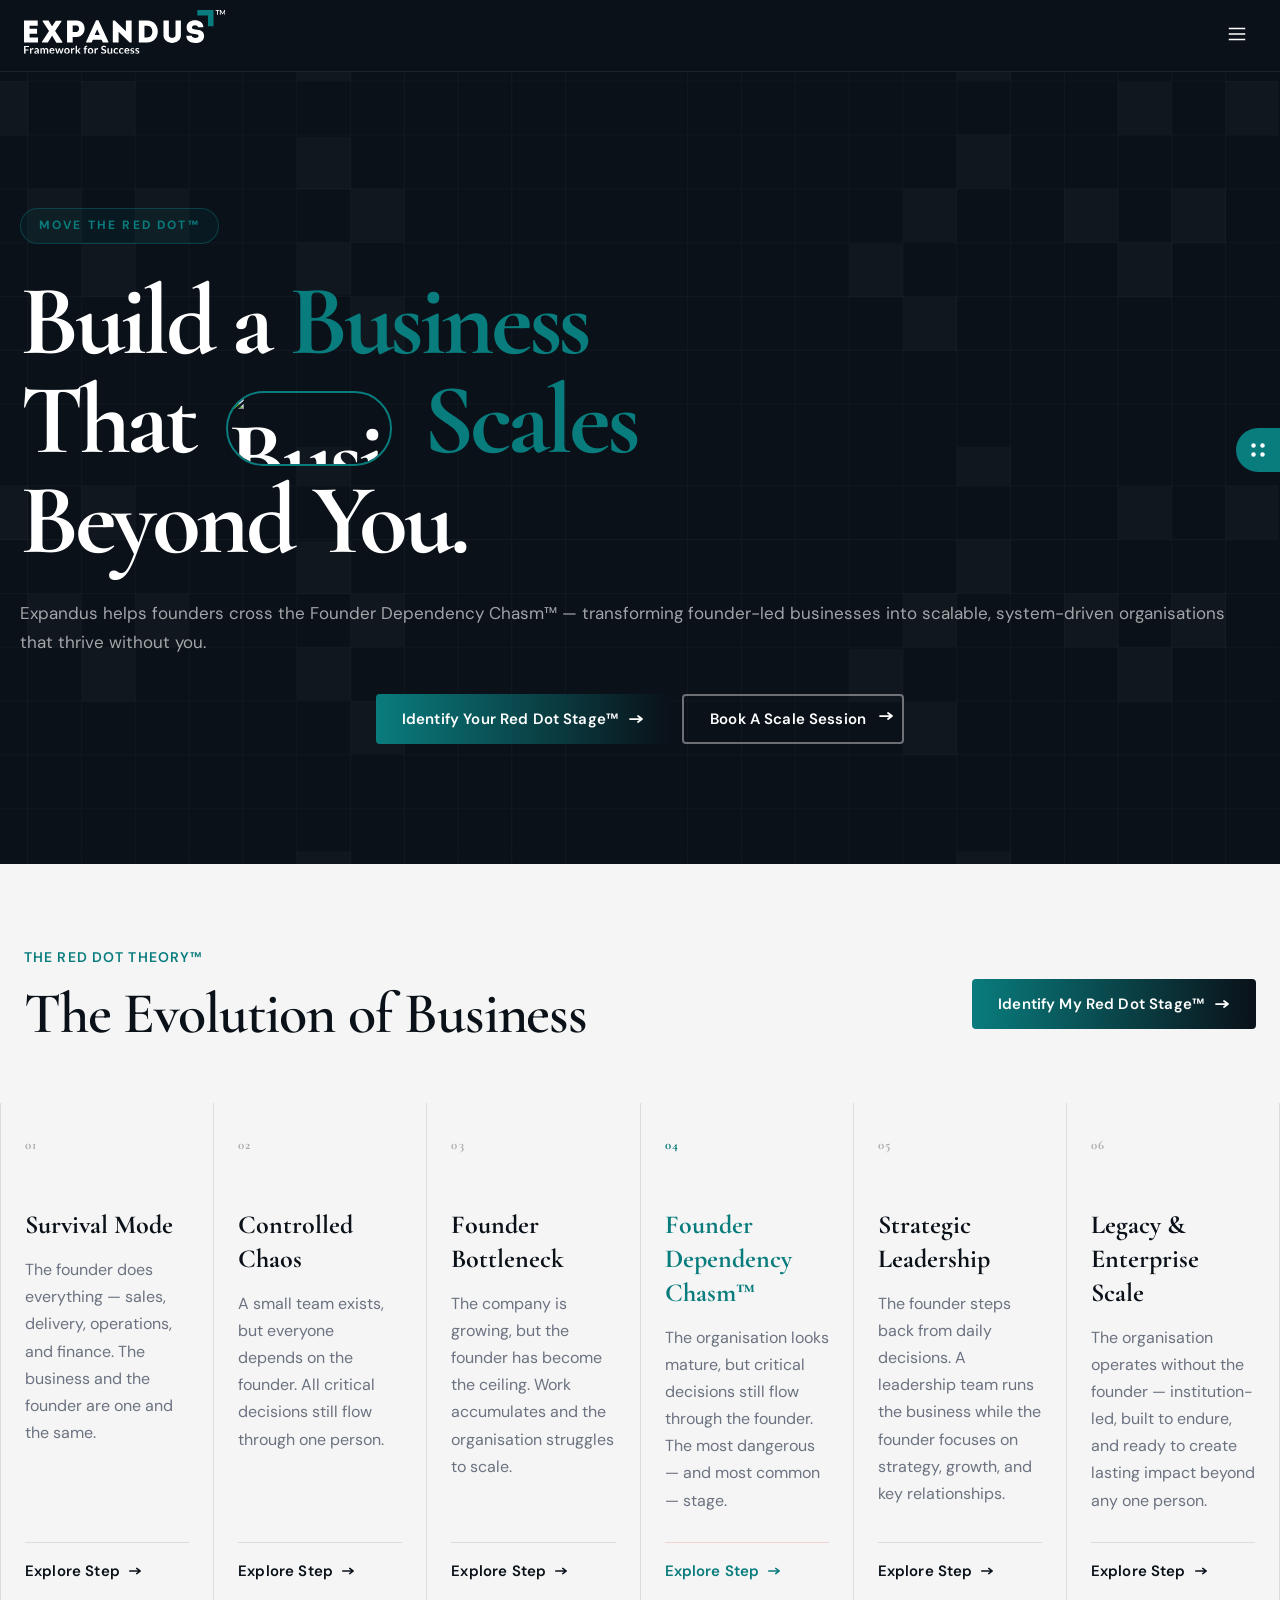
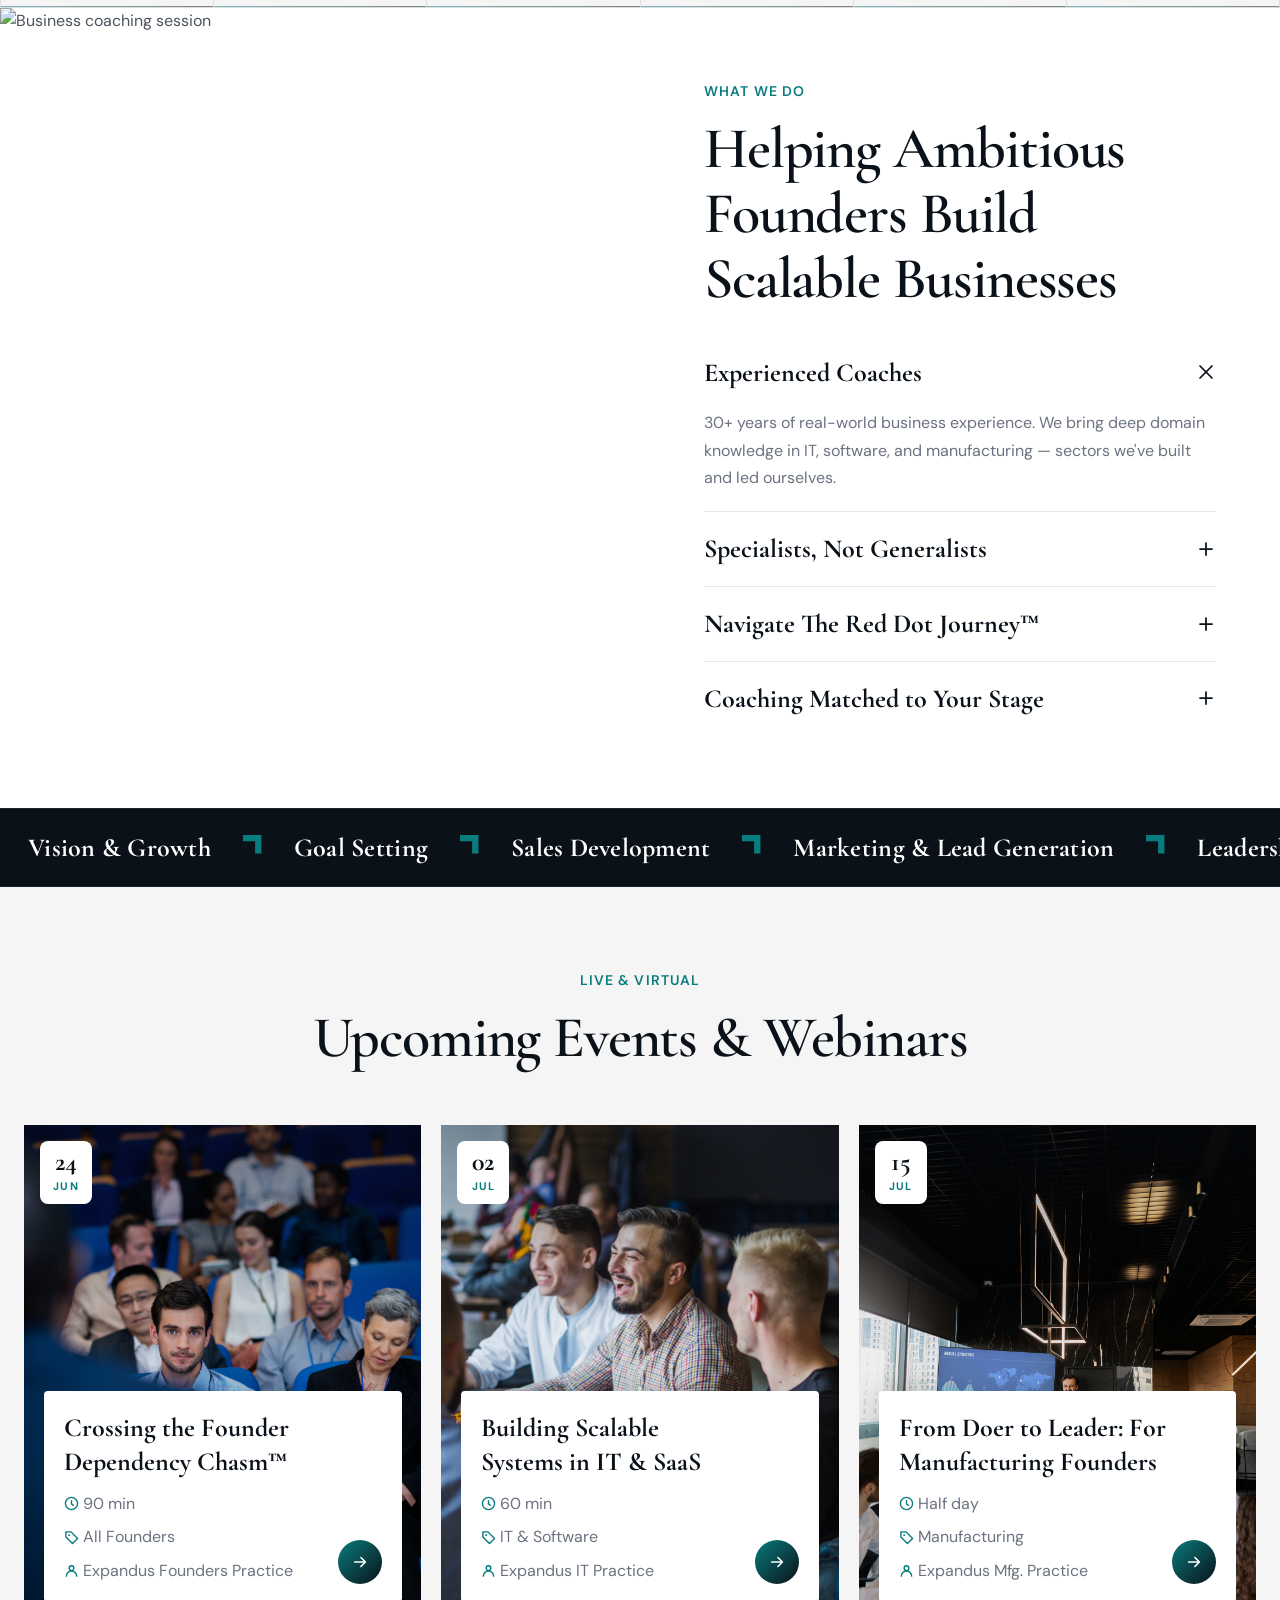
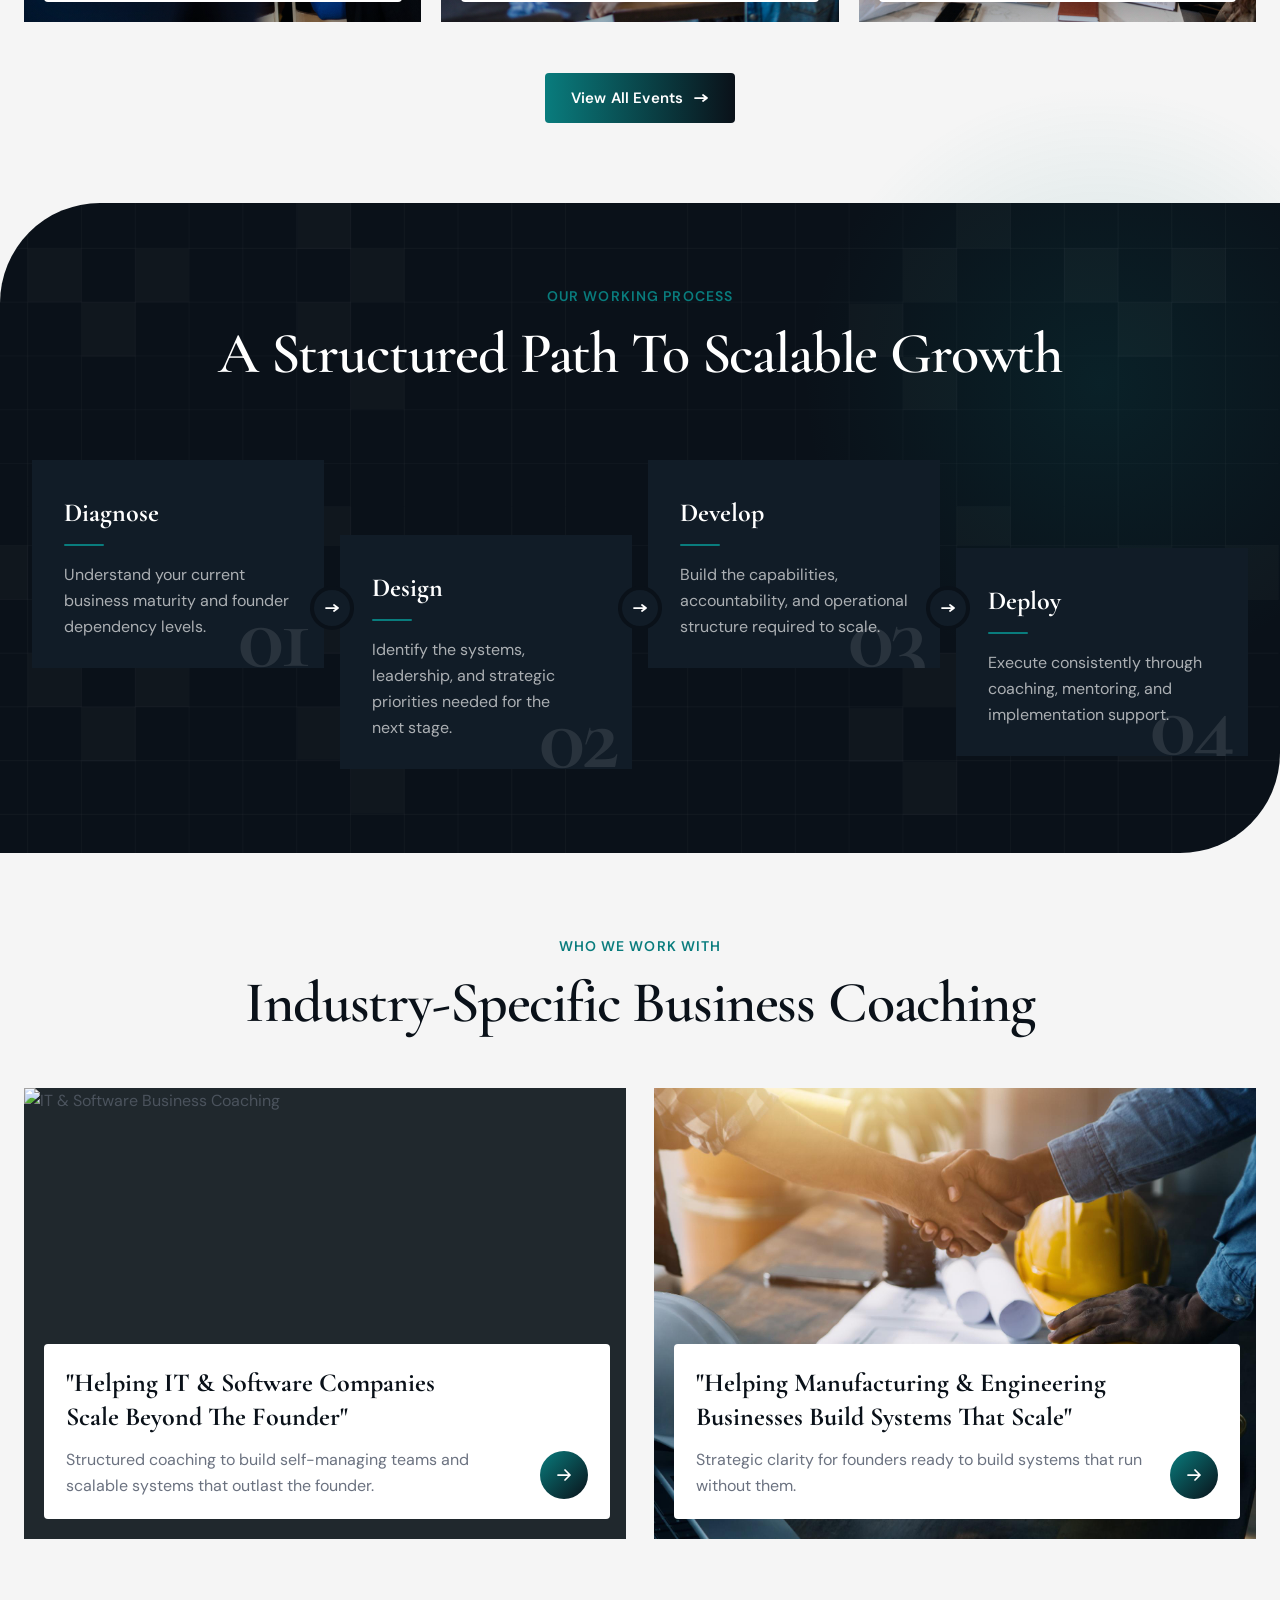
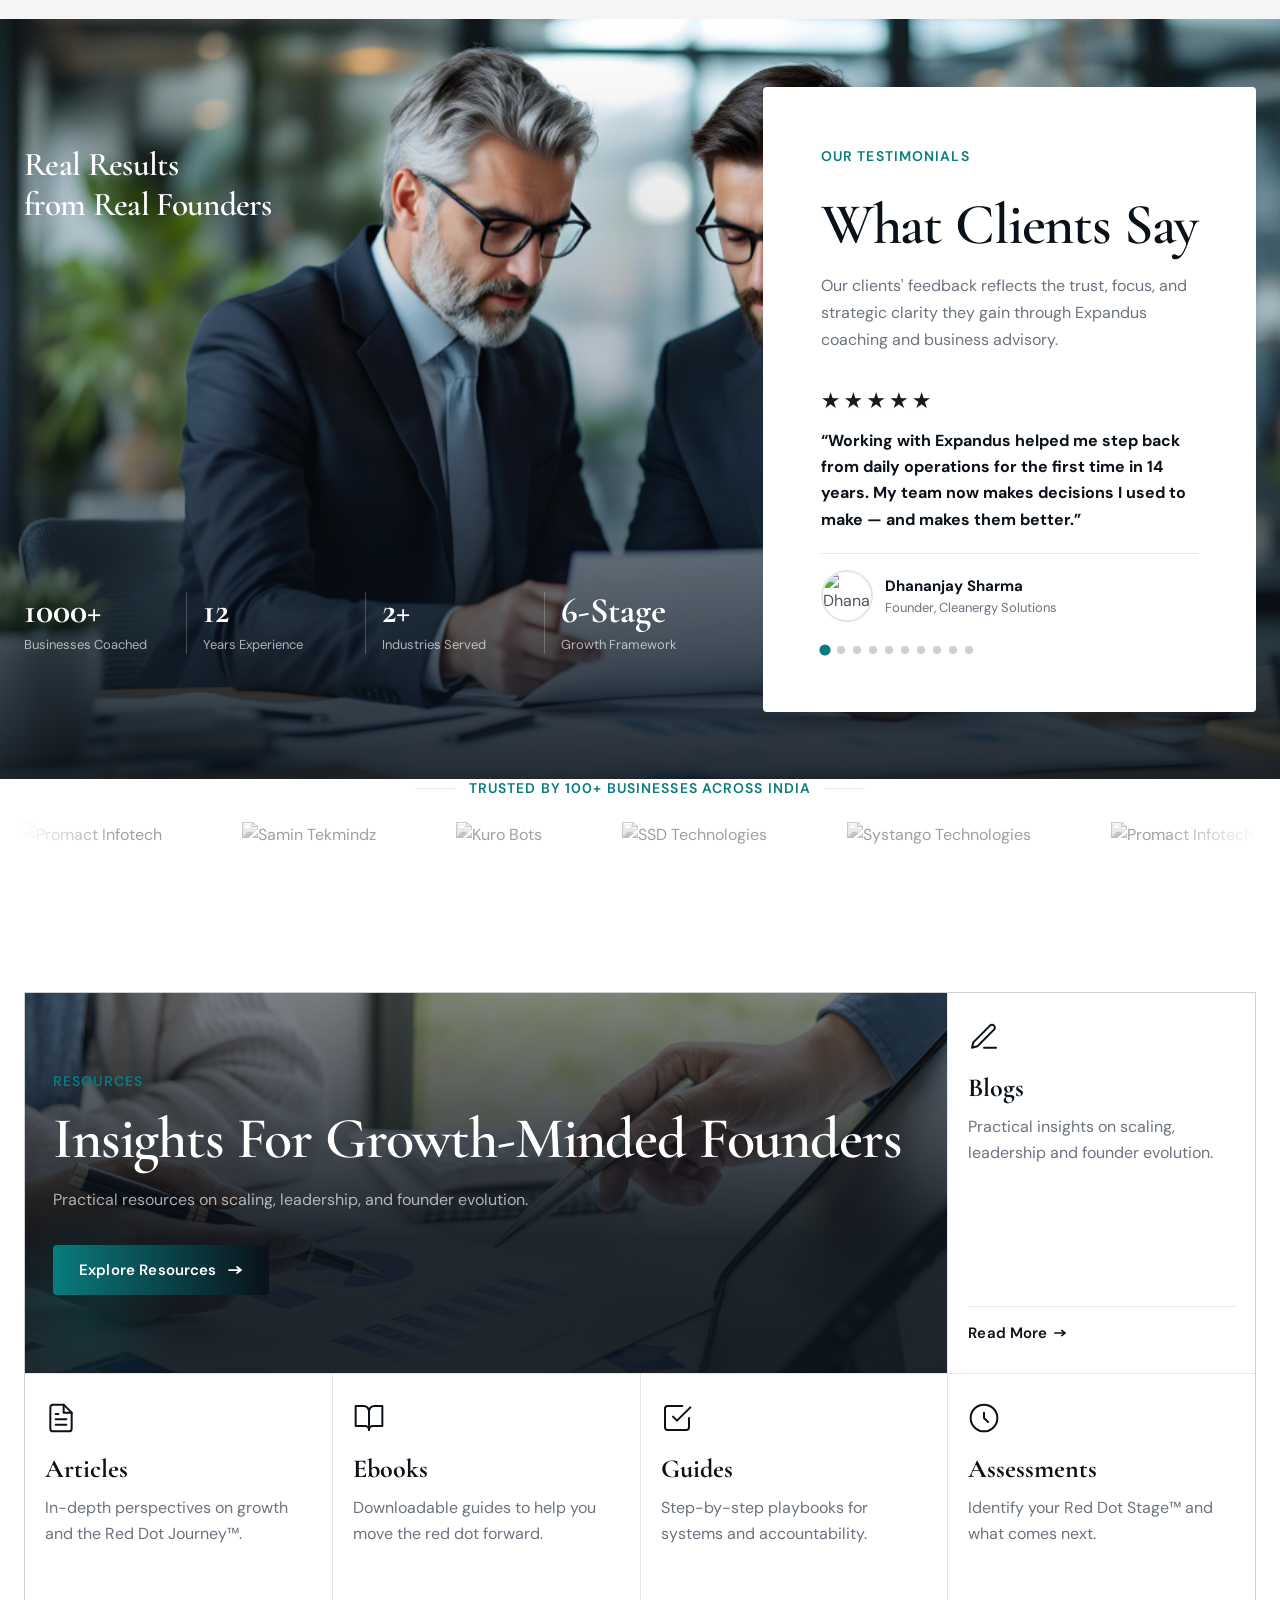
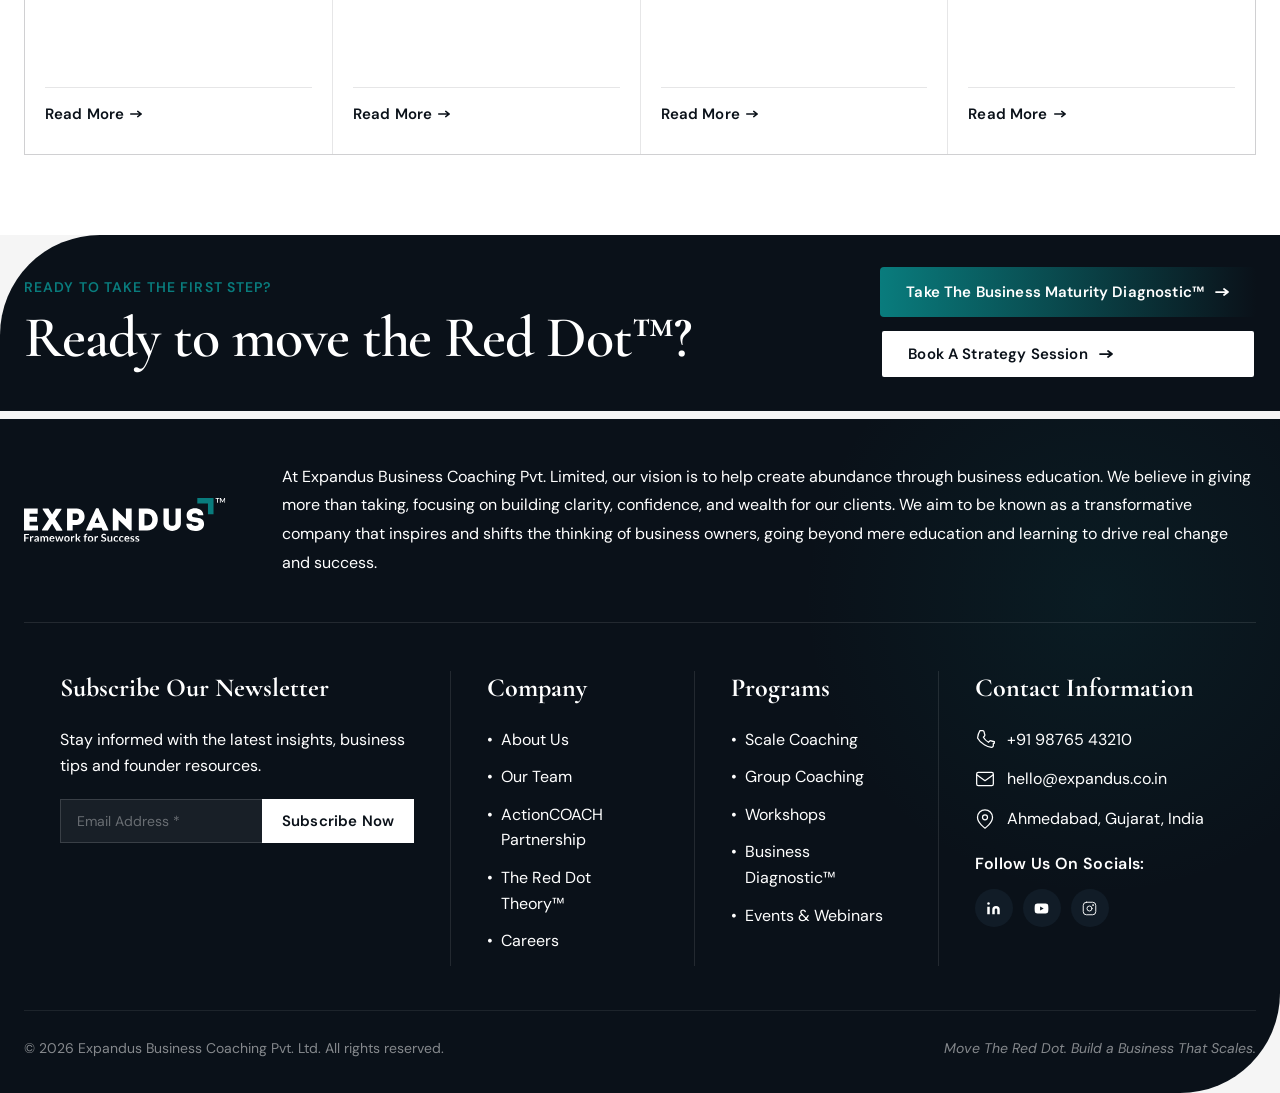
==== index.html @ f0663953 "UI/UX updates: layout, branding, and section refinements - Resources section: 4-col grid, hero spans" ====
﻿<!DOCTYPE html>
<html lang="en">
<head>
<meta charset="UTF-8">
<meta name="viewport" content="width=device-width, initial-scale=1.0">
<title>Expandus — Build a Business That Scales Beyond You</title>
<link rel="preconnect" href="https://fonts.googleapis.com">
<link rel="preconnect" href="https://fonts.gstatic.com" crossorigin>
<link href="https://fonts.googleapis.com/css2?family=Cormorant+Garamond:wght@500;600;700&family=DM+Sans:ital,opsz,wght@0,9..40,400;0,9..40,500;0,9..40,600;1,9..40,400&display=swap" rel="stylesheet">
<link rel="stylesheet" href="style.css">
</head>
<body>

<a class="skip-link" href="#main-content">Skip to main content</a>

<!-- â•â•â•â• NAV â•â•â•â• -->
<nav class="nav">
  <div class="nav__inner">
    <a href="/" class="nav__logo">
      <svg role="img" aria-label="Expandus Business Coaching" viewBox="0 0 229 50" fill="none" xmlns="http://www.w3.org/2000/svg"><g clip-path="url(#nav-logo-clip)"><path d="M5.72984 40.8008V42.1208H1.72984V44.7708H5.10984V46.1008H1.76984V49.7308H0.0898438V40.8008H5.72984Z" fill="white"/><path d="M6.82031 49.7301V43.4001H7.71031C7.82644 43.3847 7.94413 43.4132 8.04031 43.4801C8.11115 43.5648 8.15318 43.6699 8.16031 43.7801L8.25031 44.5401C8.4512 44.1819 8.72349 43.8688 9.05031 43.6201C9.33842 43.4022 9.68909 43.283 10.0503 43.2801C10.3254 43.2707 10.5971 43.3439 10.8303 43.4901L10.6303 44.6401C10.6276 44.6692 10.6191 44.6974 10.6054 44.7231C10.5917 44.7489 10.5729 44.7717 10.5503 44.7901C10.5267 44.8093 10.4995 44.8235 10.4703 44.8321C10.4411 44.8407 10.4105 44.8434 10.3803 44.8401C10.2973 44.8506 10.2133 44.8506 10.1303 44.8401C9.98761 44.8211 9.84302 44.8211 9.70031 44.8401C9.40686 44.8314 9.11984 44.927 8.89031 45.1101C8.63709 45.3156 8.43797 45.58 8.31031 45.8801V49.8201L6.82031 49.7301Z" fill="white"/><path d="M16.8995 49.7313H16.2195C16.1031 49.7373 15.9868 49.7168 15.8795 49.6713C15.8307 49.6445 15.7884 49.6073 15.7556 49.5624C15.7227 49.5175 15.7002 49.4659 15.6895 49.4113L15.5595 49.0013C15.4069 49.1371 15.2466 49.264 15.0795 49.3813C14.9287 49.4867 14.7679 49.5772 14.5995 49.6513C14.4319 49.7243 14.2578 49.7812 14.0795 49.8213C13.8731 49.8378 13.6658 49.8378 13.4595 49.8213C13.2083 49.8269 12.9581 49.7897 12.7195 49.7113C12.5053 49.6477 12.3075 49.5385 12.1395 49.3913C11.9735 49.2424 11.8435 49.0578 11.7595 48.8513C11.6623 48.6134 11.6147 48.3582 11.6195 48.1013C11.6199 47.8521 11.6854 47.6074 11.8095 47.3913C11.9605 47.1296 12.1778 46.9123 12.4395 46.7613C12.7977 46.5421 13.1896 46.3833 13.5995 46.2913C14.1931 46.1563 14.8007 46.0926 15.4095 46.1013V45.7313C15.4458 45.3775 15.3535 45.0226 15.1495 44.7313C15.0486 44.6248 14.9255 44.5419 14.789 44.4883C14.6525 44.4348 14.5058 44.4119 14.3595 44.4213C14.1524 44.4156 13.946 44.446 13.7495 44.5113C13.6005 44.561 13.4565 44.6246 13.3195 44.7013L12.9995 45.0013C12.8954 45.058 12.7779 45.0856 12.6595 45.0813C12.563 45.0857 12.4679 45.0575 12.3895 45.0013C12.3179 44.953 12.2595 44.8877 12.2195 44.8113L11.9395 44.3213C12.6562 43.6577 13.603 43.2991 14.5795 43.3213C14.9215 43.3141 15.2614 43.3753 15.5795 43.5013C15.8596 43.6167 16.1119 43.7906 16.3195 44.0113C16.5243 44.2335 16.6809 44.4956 16.7795 44.7813C16.8835 45.1042 16.9342 45.442 16.9295 45.7813L16.8995 49.7313ZM13.8995 48.7813C14.0424 48.7967 14.1866 48.7967 14.3295 48.7813C14.4581 48.7547 14.5825 48.711 14.6995 48.6513C14.8225 48.5984 14.9371 48.5276 15.0395 48.4413C15.1567 48.3532 15.2671 48.2563 15.3695 48.1513V47.0513C14.9978 47.0427 14.6261 47.0695 14.2595 47.1313C14.011 47.1735 13.7691 47.2474 13.5395 47.3513C13.3836 47.4122 13.2483 47.5162 13.1495 47.6513C13.0785 47.7654 13.0405 47.8969 13.0395 48.0313C13.0291 48.1402 13.0455 48.25 13.0873 48.3511C13.1292 48.4522 13.1951 48.5416 13.2795 48.6113C13.4748 48.7391 13.7068 48.7988 13.9395 48.7813H13.8995Z" fill="white"/><path d="M18.6396 49.7313V43.4013H19.5696C19.656 43.3935 19.7423 43.4162 19.8136 43.4656C19.8849 43.5149 19.9366 43.5877 19.9596 43.6713L20.0596 44.1413C20.1696 44.0213 20.2896 43.9113 20.4096 43.8013C20.529 43.6996 20.6599 43.6124 20.7996 43.5413C20.9372 43.461 21.0853 43.4004 21.2396 43.3613C21.4132 43.3199 21.5912 43.2997 21.7696 43.3013C22.1311 43.2803 22.4875 43.3943 22.7696 43.6213C23.0353 43.852 23.2353 44.1486 23.3496 44.4813C23.441 44.2813 23.5662 44.0987 23.7196 43.9413C23.8647 43.7955 24.0297 43.6709 24.2096 43.5713C24.3872 43.479 24.5752 43.4085 24.7696 43.3613C24.9672 43.3215 25.1682 43.3014 25.3696 43.3013C25.6903 43.2938 26.0095 43.3481 26.3096 43.4613C26.5729 43.5569 26.8071 43.7188 26.9896 43.9313C27.1859 44.147 27.3327 44.4029 27.4196 44.6813C27.5139 45.0062 27.561 45.343 27.5596 45.6813V49.6813H25.9996V45.6813C26.0237 45.3552 25.9277 45.0315 25.7296 44.7713C25.6299 44.6662 25.5084 44.584 25.3737 44.5305C25.2391 44.477 25.0944 44.4534 24.9496 44.4613C24.8026 44.4609 24.6567 44.4881 24.5196 44.5413C24.3859 44.5939 24.2636 44.672 24.1596 44.7713C24.0555 44.8791 23.9769 45.009 23.9296 45.1513C23.8673 45.3209 23.8368 45.5006 23.8396 45.6813V49.6813H22.3296V45.6813C22.356 45.3503 22.2639 45.0206 22.0696 44.7513C21.9704 44.6524 21.8514 44.5755 21.7205 44.5255C21.5895 44.4756 21.4496 44.4537 21.3096 44.4613C21.0949 44.4633 20.8845 44.5219 20.6996 44.6313C20.4972 44.7481 20.3149 44.8966 20.1596 45.0713V49.7113L18.6396 49.7313Z" fill="white"/><path d="M31.8994 43.301C32.2748 43.2949 32.6479 43.3594 32.9994 43.491C33.3266 43.6125 33.6234 43.8035 33.8694 44.051C34.1202 44.3079 34.3144 44.6145 34.4394 44.951C34.5769 45.3428 34.6446 45.7557 34.6394 46.171C34.6455 46.2675 34.6455 46.3644 34.6394 46.461C34.6508 46.5204 34.6508 46.5815 34.6394 46.641C34.6127 46.6814 34.5743 46.7128 34.5294 46.731C34.4734 46.7432 34.4154 46.7432 34.3594 46.731H30.3694C30.3682 47.2559 30.5564 47.7637 30.8994 48.161C31.0594 48.3157 31.2491 48.4363 31.4571 48.5154C31.6651 48.5945 31.8871 48.6304 32.1094 48.621C32.3262 48.6248 32.5422 48.5945 32.7494 48.531C32.9105 48.479 33.0675 48.4155 33.2194 48.341L33.5694 48.151C33.6562 48.0953 33.7564 48.0642 33.8594 48.061C33.9115 48.0448 33.9673 48.0448 34.0194 48.061C34.0678 48.0827 34.1093 48.1173 34.1394 48.161L34.5794 48.721C34.4199 48.9158 34.231 49.0845 34.0194 49.221C33.8118 49.3515 33.5905 49.4588 33.3594 49.541C33.1314 49.6176 32.8972 49.6745 32.6594 49.711C32.4297 49.7252 32.1992 49.7252 31.9694 49.711C31.5496 49.7114 31.1331 49.6369 30.7394 49.491C30.3645 49.3462 30.0239 49.1248 29.7394 48.841C29.4494 48.5364 29.2248 48.1757 29.0794 47.781C28.9125 47.3092 28.8312 46.8114 28.8394 46.311C28.8366 45.8951 28.9077 45.482 29.0494 45.091C29.1837 44.7224 29.3874 44.3829 29.6494 44.091C29.9341 43.8024 30.2743 43.5745 30.6494 43.421C31.0543 43.3001 31.4789 43.2593 31.8994 43.301ZM31.8994 44.391C31.7078 44.3801 31.516 44.4081 31.3355 44.4734C31.155 44.5387 30.9897 44.64 30.8494 44.771C30.577 45.0657 30.4084 45.4415 30.3694 45.841H33.2394C33.2394 45.6515 33.2125 45.4629 33.1594 45.281C33.1067 45.1129 33.0218 44.9567 32.9094 44.821C32.7969 44.6824 32.6529 44.5726 32.4894 44.501C32.3112 44.43 32.1213 44.3927 31.9294 44.391H31.8994Z" fill="white"/><path d="M35.3398 43.401H36.5598C36.6627 43.3952 36.7646 43.4233 36.8498 43.481C36.919 43.5287 36.9687 43.5997 36.9898 43.681L37.8998 47.061C37.9498 47.251 37.9898 47.431 38.0198 47.611L38.1098 48.141L38.2598 47.611C38.3098 47.431 38.3598 47.251 38.4198 47.061L39.4198 43.671C39.4483 43.5878 39.5004 43.5148 39.5698 43.461C39.6462 43.4081 39.737 43.3802 39.8298 43.381H40.4998C40.5991 43.3787 40.6968 43.4066 40.7798 43.461C40.8493 43.5148 40.9014 43.5878 40.9298 43.671L41.9298 47.131C41.9298 47.301 42.0298 47.481 42.0698 47.641C42.1098 47.801 42.1598 47.981 42.1998 48.151L42.2898 47.611C42.2898 47.441 42.3698 47.251 42.4298 47.061L43.3698 43.681C43.391 43.5997 43.4407 43.5287 43.5098 43.481C43.5914 43.4233 43.6901 43.3951 43.7898 43.401H44.9998L42.9998 49.731H41.7898C41.6598 49.731 41.5698 49.641 41.5098 49.461L40.3698 45.801C40.3698 45.681 40.2998 45.561 40.2698 45.441C40.2347 45.323 40.208 45.2027 40.1898 45.081C40.1898 45.201 40.1898 45.321 40.1098 45.441C40.0298 45.561 40.0498 45.691 40.0098 45.811L38.8498 49.461C38.8357 49.5378 38.7947 49.607 38.7343 49.6564C38.6739 49.7059 38.5979 49.7323 38.5198 49.731H37.3498L35.3398 43.401Z" fill="white"/><path d="M48.8298 43.3017C49.2697 43.2949 49.7071 43.3695 50.1198 43.5217C50.4946 43.6667 50.8351 43.8881 51.1198 44.1717C51.4011 44.4544 51.6163 44.7959 51.7498 45.1717C52.0562 46.049 52.0562 47.0043 51.7498 47.8817C51.6163 48.2574 51.4011 48.599 51.1198 48.8817C50.8413 49.1751 50.4992 49.4009 50.1198 49.5417C49.2872 49.8486 48.3725 49.8486 47.5398 49.5417C47.1598 49.4022 46.8175 49.1762 46.5398 48.8817C46.2587 48.597 46.0406 48.2562 45.8998 47.8817C45.6063 47.0022 45.6063 46.0512 45.8998 45.1717C46.033 44.79 46.2479 44.4419 46.5294 44.1518C46.8109 43.8616 47.1523 43.6363 47.5298 43.4917C47.9477 43.3485 48.3885 43.284 48.8298 43.3017ZM48.8298 48.6517C49.0539 48.6703 49.2789 48.6313 49.4836 48.5386C49.6884 48.4458 49.8661 48.3023 49.9998 48.1217C50.2879 47.6548 50.4209 47.1087 50.3798 46.5617C50.4182 46.0148 50.2854 45.4696 49.9998 45.0017C49.8666 44.8199 49.6893 44.675 49.4846 44.5805C49.2799 44.4861 49.0546 44.4452 48.8298 44.4617C48.6035 44.4444 48.3765 44.4849 48.1701 44.5793C47.9637 44.6738 47.7847 44.8191 47.6498 45.0017C47.3942 45.4819 47.2605 46.0176 47.2605 46.5617C47.2605 47.1057 47.3942 47.6414 47.6498 48.1217C47.7871 48.301 47.9668 48.4434 48.1728 48.536C48.3788 48.6285 48.6046 48.6683 48.8298 48.6517Z" fill="white"/><path d="M53.3799 49.7304V43.4004H54.2799C54.396 43.385 54.5137 43.4135 54.6099 43.4804C54.6807 43.5651 54.7228 43.6702 54.7299 43.7804L54.8199 44.5404C55.0208 44.1822 55.2931 43.8691 55.6199 43.6204C55.908 43.4025 56.2587 43.2833 56.6199 43.2804C56.8921 43.2693 57.161 43.3426 57.3899 43.4904L57.1999 44.6404C57.1901 44.6977 57.162 44.7503 57.1199 44.7904C57.0963 44.8096 57.0691 44.8238 57.0399 44.8324C57.0107 44.841 56.9801 44.8437 56.9499 44.8404C56.8669 44.8519 56.7828 44.8519 56.6999 44.8404C56.5572 44.8214 56.4126 44.8214 56.2699 44.8404C55.9735 44.8327 55.6837 44.9282 55.4499 45.1104C55.202 45.3187 55.0067 45.5825 54.8799 45.8804V49.8204L53.3799 49.7304Z" fill="white"/><path d="M60.2095 40.5508V45.8108H60.4995C60.5785 45.8285 60.6604 45.8285 60.7395 45.8108C60.8092 45.7695 60.8703 45.7152 60.9195 45.6508L62.4995 43.6508C62.5601 43.5741 62.6347 43.5096 62.7195 43.4608C62.8062 43.4173 62.9025 43.3966 62.9995 43.4008H64.3895L62.3895 45.7508C62.3195 45.8408 62.2495 45.9108 62.1795 45.9908L61.9395 46.1808C62.0232 46.2427 62.1002 46.313 62.1695 46.3908C62.2375 46.4774 62.3009 46.5675 62.3595 46.6608L64.4795 49.7308H63.1595C63.0562 49.7342 62.9535 49.7136 62.8595 49.6708C62.7648 49.6235 62.6851 49.5508 62.6295 49.4608L60.9995 47.0608C60.9587 46.9817 60.8962 46.9158 60.8195 46.8708C60.727 46.8525 60.6319 46.8525 60.5395 46.8708H60.1895V49.7708H58.6895V40.5508H60.2095Z" fill="white"/><path d="M68.6097 49.7312V44.5412L68.0597 44.4612C67.9518 44.4492 67.8504 44.4037 67.7697 44.3312C67.7327 44.2991 67.7035 44.259 67.6845 44.2139C67.6654 44.1689 67.6569 44.12 67.6597 44.0712V43.4512H68.6597V43.0012C68.6487 42.6607 68.703 42.3212 68.8197 42.0012C68.922 41.7239 69.0822 41.4716 69.2897 41.2612C69.4981 41.0534 69.7512 40.8961 70.0297 40.8012C70.3508 40.6888 70.6895 40.6346 71.0297 40.6412C71.3068 40.6398 71.5827 40.6768 71.8497 40.7512V41.5212C71.8492 41.5714 71.8324 41.62 71.8017 41.6598C71.771 41.6995 71.7282 41.7281 71.6797 41.7412C71.5603 41.7585 71.4391 41.7585 71.3197 41.7412C71.1582 41.7358 70.9967 41.7527 70.8397 41.7912C70.7036 41.829 70.5796 41.9013 70.4797 42.0012C70.3703 42.1049 70.2909 42.2362 70.2497 42.3812C70.1937 42.5727 70.1668 42.7716 70.1697 42.9712V43.3912H71.8197V44.4812H70.2197V49.6712L68.6097 49.7312Z" fill="white"/><path d="M75.6097 43.2999C76.0496 43.2931 76.487 43.3677 76.8997 43.5199C77.2745 43.6649 77.615 43.8863 77.8997 44.1699C78.174 44.4582 78.3881 44.7981 78.5297 45.1699C78.8233 46.0494 78.8233 47.0004 78.5297 47.8799C78.3881 48.2517 78.174 48.5916 77.8997 48.8799C77.6212 49.1734 77.2791 49.3991 76.8997 49.5399C76.4876 49.6955 76.0503 49.7735 75.6097 49.7699C75.1691 49.7754 74.7314 49.6973 74.3197 49.5399C73.9416 49.3967 73.6001 49.1712 73.3197 48.8799C73.0455 48.5916 72.8314 48.2517 72.6897 47.8799C72.3834 47.0026 72.3834 46.0473 72.6897 45.1699C72.8192 44.7862 73.0328 44.4362 73.3148 44.1456C73.5968 43.8549 73.9401 43.6309 74.3197 43.4899C74.734 43.3461 75.1716 43.2816 75.6097 43.2999ZM75.6097 48.6499C75.8335 48.6666 76.058 48.6268 76.2624 48.5342C76.4668 48.4416 76.6447 48.2992 76.7797 48.1199C77.0629 47.651 77.1955 47.1065 77.1597 46.5599C77.1929 46.0135 77.0605 45.4698 76.7797 44.9999C76.6333 44.8306 76.4521 44.6947 76.2485 44.6016C76.0449 44.5085 75.8236 44.4603 75.5997 44.4603C75.3759 44.4603 75.1546 44.5085 74.951 44.6016C74.7474 44.6947 74.5662 44.8306 74.4197 44.9999C74.1699 45.482 74.0395 46.017 74.0395 46.5599C74.0395 47.1029 74.1699 47.6379 74.4197 48.1199C74.5591 48.2994 74.7407 48.4417 74.9483 48.5342C75.1559 48.6266 75.3831 48.6664 75.6097 48.6499Z" fill="white"/><path d="M80.1592 49.7304V43.4004H81.0592C81.1721 43.3866 81.2861 43.4151 81.3792 43.4804C81.457 43.5616 81.5031 43.6681 81.5092 43.7804L81.5992 44.5404C81.7979 44.1807 82.0705 43.8672 82.3992 43.6204C82.6855 43.3992 83.0373 43.2796 83.3992 43.2804C83.6745 43.2692 83.9467 43.3425 84.1792 43.4904L83.9992 44.6404C83.9965 44.6695 83.988 44.6977 83.9743 44.7235C83.9605 44.7492 83.9418 44.772 83.9192 44.7904C83.8974 44.8093 83.8719 44.8235 83.8444 44.8321C83.8169 44.8407 83.7879 44.8435 83.7592 44.8404C83.6729 44.8517 83.5855 44.8517 83.4992 44.8404C83.3598 44.8214 83.2185 44.8214 83.0792 44.8404C82.7828 44.8328 82.493 44.9282 82.2592 45.1104C82.0055 45.3132 81.8091 45.5786 81.6892 45.8804V49.8204L80.1592 49.7304Z" fill="white"/><path d="M92.9395 42.4312C92.9023 42.5066 92.8473 42.5718 92.7794 42.6212C92.7144 42.6543 92.6424 42.6715 92.5695 42.6712C92.4696 42.6677 92.3727 42.6366 92.2895 42.5812C92.1895 42.5112 92.0594 42.4412 91.9194 42.3612C91.7641 42.2739 91.5998 42.2035 91.4295 42.1512C91.2159 42.0842 90.9933 42.0505 90.7694 42.0512C90.5658 42.0471 90.3629 42.0775 90.1694 42.1412C90.0078 42.185 89.8576 42.2634 89.7295 42.3712C89.6169 42.4702 89.528 42.5933 89.4695 42.7312C89.407 42.8729 89.3762 43.0265 89.3794 43.1812C89.3734 43.3708 89.4374 43.556 89.5594 43.7012C89.6899 43.8521 89.8498 43.9746 90.0294 44.0612C90.2412 44.1702 90.462 44.2605 90.6895 44.3312L91.4395 44.5812C91.6985 44.6699 91.9523 44.7734 92.1994 44.8912C92.4432 44.9988 92.6665 45.1476 92.8595 45.3312C93.0595 45.5169 93.2195 45.7415 93.3295 45.9912C93.4545 46.2918 93.5125 46.616 93.4995 46.9412C93.5061 47.3273 93.4382 47.711 93.2995 48.0712C93.1643 48.418 92.9563 48.7318 92.6895 48.9912C92.4031 49.2654 92.0624 49.4766 91.6895 49.6112C91.2672 49.7669 90.8194 49.8415 90.3695 49.8312C90.0874 49.8343 89.8058 49.8074 89.5294 49.7512C89.2601 49.6925 88.9959 49.6122 88.7394 49.5112C88.4919 49.41 88.2542 49.2862 88.0294 49.1412C87.8138 49.0061 87.6156 48.8449 87.4395 48.6612L87.9194 47.8612C87.9653 47.8067 88.0193 47.7595 88.0795 47.7212C88.146 47.6818 88.2221 47.6611 88.2995 47.6612C88.4188 47.668 88.5336 47.7098 88.6294 47.7812L89.0495 48.0712C89.2358 48.1783 89.4297 48.2719 89.6294 48.3512C89.8838 48.437 90.1511 48.4776 90.4194 48.4712C90.8139 48.4974 91.2045 48.3802 91.5194 48.1412C91.6564 48.0153 91.7627 47.8598 91.8303 47.6864C91.8979 47.5131 91.925 47.3266 91.9095 47.1412C91.9175 46.9377 91.8577 46.7372 91.7394 46.5712C91.6106 46.4136 91.4506 46.2842 91.2694 46.1912C91.0588 46.085 90.8376 46.0012 90.6095 45.9412L89.8494 45.7112C89.5944 45.6242 89.3441 45.5241 89.0994 45.4112C88.8573 45.2966 88.6347 45.1447 88.4395 44.9612C88.2393 44.7602 88.0797 44.5226 87.9695 44.2612C87.8513 43.9413 87.7936 43.6022 87.7995 43.2612C87.7921 42.9183 87.8568 42.5776 87.9894 42.2612C88.1231 41.9527 88.3169 41.674 88.5594 41.4412C88.8255 41.1924 89.1382 40.9987 89.4795 40.8712C89.8741 40.7162 90.2956 40.6414 90.7195 40.6512C91.2173 40.6446 91.7122 40.7293 92.1795 40.9012C92.6007 41.0486 92.9859 41.2838 93.3094 41.5912L92.9395 42.4312Z" fill="white"/><path d="M96.3199 43.4004V47.4004C96.2983 47.7231 96.3942 48.0428 96.5899 48.3004C96.6921 48.4114 96.818 48.4978 96.9582 48.5532C97.0985 48.6086 97.2495 48.6316 97.3999 48.6204C97.6575 48.6212 97.9115 48.5594 98.1399 48.4404C98.384 48.3213 98.6043 48.1586 98.7899 47.9604V43.4004H100.32V49.7304H99.3899C99.3036 49.7382 99.2172 49.7155 99.146 49.6661C99.0747 49.6168 99.023 49.544 98.9999 49.4604L98.8899 49.0004C98.7605 49.1284 98.6236 49.2486 98.4799 49.3604C98.3433 49.4687 98.1959 49.5625 98.0399 49.6404C97.8733 49.7183 97.699 49.7786 97.5199 49.8204C97.326 49.8617 97.1282 49.8818 96.9299 49.8804C96.6183 49.8849 96.3089 49.8271 96.0199 49.7104C95.7617 49.5964 95.5326 49.4255 95.3499 49.2104C95.1613 48.9887 95.0216 48.7297 94.9399 48.4504C94.8382 48.1271 94.7909 47.7892 94.7999 47.4504V43.4504L96.3199 43.4004Z" fill="white"/><path d="M106.64 44.7405L106.51 44.8704C106.452 44.9044 106.386 44.9217 106.32 44.9204C106.237 44.9219 106.157 44.8974 106.09 44.8504L105.82 44.6904C105.705 44.6254 105.585 44.5718 105.46 44.5304C105.288 44.4786 105.109 44.455 104.93 44.4604C104.686 44.4574 104.444 44.5051 104.22 44.6004C104.021 44.6978 103.85 44.8419 103.72 45.0205C103.58 45.2203 103.479 45.444 103.42 45.6805C103.353 45.9657 103.32 46.2576 103.32 46.5504C103.317 46.854 103.354 47.1566 103.43 47.4505C103.49 47.6911 103.596 47.9183 103.74 48.1204C103.872 48.294 104.043 48.4344 104.24 48.5304C104.443 48.6248 104.665 48.6727 104.89 48.6704C105.09 48.677 105.29 48.6465 105.48 48.5805C105.613 48.5283 105.741 48.4612 105.86 48.3805L106.13 48.1805C106.203 48.1214 106.295 48.0896 106.39 48.0905C106.443 48.0886 106.496 48.1005 106.543 48.1251C106.59 48.1496 106.63 48.1859 106.66 48.2305L107.1 48.7905C106.939 48.9803 106.754 49.1484 106.55 49.2905C106.359 49.4202 106.155 49.5276 105.94 49.6105C105.726 49.6882 105.505 49.7451 105.28 49.7804C105.056 49.795 104.833 49.795 104.61 49.7804C104.229 49.7782 103.852 49.7035 103.5 49.5605C103.157 49.414 102.85 49.1958 102.6 48.9204C102.329 48.6313 102.118 48.2914 101.98 47.9204C101.825 47.4738 101.75 47.0031 101.76 46.5304C101.758 46.0926 101.825 45.6572 101.96 45.2405C102.08 44.8595 102.28 44.5088 102.548 44.2121C102.815 43.9153 103.143 43.6795 103.51 43.5205C103.933 43.3541 104.385 43.2725 104.84 43.2804C105.248 43.2614 105.655 43.3301 106.035 43.4819C106.414 43.6337 106.757 43.8651 107.04 44.1605L106.64 44.7405Z" fill="white"/><path d="M112.769 44.74C112.729 44.7859 112.685 44.8293 112.639 44.87C112.582 44.904 112.516 44.9213 112.449 44.92C112.367 44.9215 112.287 44.897 112.219 44.85L111.949 44.69C111.835 44.625 111.714 44.5714 111.589 44.53C111.418 44.4782 111.239 44.4546 111.059 44.46C110.816 44.4561 110.574 44.5038 110.349 44.6C110.151 44.6973 109.98 44.8415 109.849 45.02C109.706 45.2177 109.604 45.4421 109.549 45.68C109.478 45.9644 109.445 46.2569 109.449 46.55C109.446 46.8536 109.483 47.1562 109.559 47.45C109.616 47.6923 109.721 47.9204 109.869 48.12C110.001 48.291 110.168 48.4309 110.359 48.53C110.567 48.6234 110.792 48.6711 111.019 48.67C111.22 48.6766 111.42 48.6461 111.609 48.58C111.743 48.5279 111.871 48.4608 111.989 48.38L112.259 48.18C112.329 48.1209 112.418 48.089 112.509 48.09C112.564 48.0864 112.619 48.0975 112.668 48.1221C112.718 48.1467 112.759 48.1839 112.789 48.23L113.229 48.79C113.069 48.9799 112.884 49.148 112.679 49.29C112.488 49.4181 112.284 49.5253 112.069 49.61C111.855 49.6866 111.634 49.7435 111.409 49.78C111.186 49.7945 110.963 49.7945 110.739 49.78C110.359 49.7795 109.982 49.7048 109.629 49.56C109.284 49.4138 108.974 49.1956 108.719 48.92C108.456 48.6276 108.249 48.2885 108.109 47.92C107.955 47.4733 107.88 47.0027 107.889 46.53C107.883 46.0918 107.95 45.6557 108.089 45.24C108.21 44.8591 108.41 44.5084 108.678 44.2117C108.945 43.9149 109.273 43.6791 109.639 43.52C110.073 43.3549 110.536 43.2801 110.999 43.3C111.427 43.2894 111.852 43.3642 112.249 43.52C112.62 43.677 112.959 43.9007 113.249 44.18L112.769 44.74Z" fill="white"/><path d="M117.06 43.3018C117.435 43.2957 117.808 43.3602 118.16 43.4918C118.497 43.6213 118.8 43.824 119.049 44.0851C119.298 44.3462 119.486 44.6593 119.6 45.0018C119.746 45.3917 119.817 45.8055 119.81 46.2218C119.816 46.3183 119.816 46.4152 119.81 46.5118C119.802 46.5751 119.782 46.6363 119.75 46.6918C119.727 46.7315 119.692 46.7629 119.65 46.7818C119.59 46.7931 119.529 46.7931 119.47 46.7818H115.56C115.556 47.3054 115.74 47.813 116.08 48.2118C116.241 48.3651 116.431 48.4848 116.638 48.5638C116.846 48.6428 117.068 48.6795 117.29 48.6718C117.507 48.6766 117.723 48.6463 117.93 48.5818C118.092 48.5316 118.249 48.468 118.4 48.3918L118.75 48.2018C118.84 48.1448 118.944 48.1137 119.05 48.1118C119.102 48.0968 119.158 48.0968 119.21 48.1118C119.253 48.1368 119.291 48.1709 119.32 48.2118L119.77 48.7718C119.604 48.9645 119.413 49.1328 119.2 49.2718C118.992 49.4023 118.771 49.5096 118.54 49.5918C118.312 49.6684 118.078 49.7252 117.84 49.7618C117.613 49.7763 117.386 49.7763 117.16 49.7618C116.74 49.763 116.323 49.6885 115.93 49.5418C115.555 49.397 115.214 49.1756 114.93 48.8918C114.64 48.5872 114.415 48.2264 114.27 47.8318C114.103 47.36 114.022 46.8621 114.03 46.3618C114.027 45.9459 114.098 45.5328 114.24 45.1418C114.374 44.7731 114.578 44.4337 114.84 44.1418C115.123 43.8509 115.463 43.6227 115.84 43.4718C116.232 43.3366 116.646 43.2789 117.06 43.3018ZM117.06 44.3918C116.69 44.3821 116.33 44.5186 116.06 44.7718C115.787 45.0665 115.619 45.4423 115.58 45.8418H118.44C118.445 45.6519 118.418 45.4626 118.36 45.2818C118.315 45.1126 118.233 44.9556 118.12 44.8218C118.005 44.6855 117.862 44.5762 117.7 44.5018C117.506 44.4249 117.298 44.3875 117.09 44.3918H117.06Z" fill="white"/><path d="M124.999 44.6315C124.97 44.689 124.925 44.7373 124.869 44.7715C124.814 44.7884 124.755 44.7884 124.699 44.7715C124.616 44.7683 124.534 44.7479 124.459 44.7114L124.169 44.5714C124.046 44.5156 123.919 44.4688 123.789 44.4315C123.626 44.3888 123.458 44.3686 123.289 44.3714C123.038 44.3539 122.788 44.4208 122.579 44.5615C122.497 44.6158 122.43 44.6903 122.385 44.7777C122.339 44.8652 122.317 44.9629 122.319 45.0615C122.316 45.1241 122.326 45.1866 122.349 45.2452C122.371 45.3037 122.405 45.357 122.449 45.4015C122.547 45.5092 122.666 45.5945 122.799 45.6515C122.962 45.7259 123.129 45.7893 123.299 45.8415L123.869 46.0215C124.059 46.0815 124.249 46.1615 124.439 46.2415C124.615 46.3281 124.78 46.4355 124.929 46.5615C125.079 46.6906 125.199 46.851 125.279 47.0314C125.377 47.2375 125.425 47.4635 125.419 47.6914C125.42 47.98 125.362 48.2658 125.249 48.5314C125.141 48.7901 124.973 49.0196 124.759 49.2015C124.525 49.3949 124.257 49.544 123.969 49.6414C123.616 49.7464 123.248 49.797 122.879 49.7915C122.665 49.7913 122.45 49.7712 122.239 49.7314C122.039 49.6932 121.842 49.6398 121.649 49.5714C121.462 49.5062 121.281 49.4225 121.109 49.3214C120.956 49.2379 120.815 49.1336 120.689 49.0114L121.039 48.4315C121.08 48.3664 121.134 48.3116 121.199 48.2715C121.271 48.2374 121.35 48.2203 121.429 48.2215C121.526 48.2171 121.621 48.2452 121.699 48.3014L121.989 48.4715C122.118 48.5377 122.252 48.5945 122.389 48.6414C122.573 48.703 122.766 48.7301 122.959 48.7215C123.118 48.7244 123.277 48.7042 123.429 48.6614C123.546 48.6247 123.654 48.5671 123.749 48.4915C123.829 48.424 123.891 48.3382 123.929 48.2415C123.968 48.1666 123.991 48.0851 123.999 48.0015C124.006 47.8659 123.959 47.7331 123.869 47.6315C123.766 47.5335 123.648 47.4525 123.519 47.3914C123.358 47.3145 123.191 47.2509 123.019 47.2015L122.439 47.0215C122.245 46.9536 122.054 46.8734 121.869 46.7814C121.687 46.6972 121.519 46.5859 121.369 46.4515C121.22 46.3247 121.095 46.1723 120.999 46.0015C120.906 45.7733 120.862 45.5279 120.869 45.2814C120.865 45.0239 120.918 44.7687 121.023 44.5337C121.129 44.2987 121.284 44.0897 121.479 43.9214C121.703 43.7383 121.957 43.5962 122.229 43.5015C122.957 43.2828 123.735 43.3038 124.449 43.5615C124.782 43.694 125.087 43.8873 125.349 44.1315L124.999 44.6315Z" fill="white"/><path d="M130.679 44.6317C130.647 44.6871 130.602 44.7348 130.549 44.7717C130.494 44.7865 130.435 44.7865 130.379 44.7717C130.296 44.7709 130.214 44.7503 130.139 44.7117L129.839 44.5717C129.717 44.5142 129.59 44.4673 129.459 44.4317C129.296 44.389 129.128 44.3688 128.959 44.3717C128.708 44.3556 128.459 44.4224 128.249 44.5617C128.168 44.6173 128.102 44.6921 128.057 44.7792C128.012 44.8664 127.988 44.9634 127.989 45.0617C127.986 45.1243 127.996 45.1868 128.018 45.2454C128.041 45.3039 128.075 45.3572 128.119 45.4017C128.221 45.5083 128.344 45.5933 128.479 45.6517C128.638 45.726 128.802 45.7895 128.969 45.8417C129.156 45.8883 129.346 45.9483 129.539 46.0217C129.729 46.0817 129.919 46.1617 130.109 46.2417C130.287 46.3306 130.454 46.4378 130.609 46.5617C130.753 46.6962 130.872 46.8554 130.959 47.0317C131.053 47.2387 131.098 47.4646 131.089 47.6917C131.093 47.9796 131.039 48.2654 130.929 48.5317C130.815 48.7868 130.648 49.0151 130.439 49.2017C130.201 49.3953 129.93 49.5443 129.639 49.6417C129.289 49.7475 128.925 49.7981 128.559 49.7917C128.345 49.792 128.13 49.7719 127.919 49.7317C127.715 49.6949 127.515 49.6414 127.319 49.5717C127.135 49.5066 126.957 49.4229 126.789 49.3217C126.633 49.2379 126.488 49.1336 126.359 49.0117L126.709 48.4317C126.752 48.3688 126.807 48.3146 126.869 48.2717C126.944 48.2368 127.027 48.2197 127.109 48.2217C127.205 48.2201 127.3 48.248 127.379 48.3017L127.669 48.4717C127.794 48.5398 127.925 48.5967 128.059 48.6417C128.243 48.7032 128.436 48.7304 128.629 48.7217C128.788 48.7247 128.946 48.7045 129.099 48.6617C129.217 48.6278 129.326 48.5699 129.419 48.4917C129.504 48.4274 129.57 48.3409 129.609 48.2417C129.629 48.1494 129.629 48.0539 129.609 47.9617C129.616 47.8261 129.569 47.6933 129.479 47.5917C129.378 47.4913 129.259 47.41 129.129 47.3517C128.969 47.2731 128.802 47.2095 128.629 47.1617L128.059 46.9817C127.862 46.912 127.668 46.8319 127.479 46.7417C127.298 46.6553 127.13 46.5443 126.979 46.4117C126.832 46.2688 126.713 46.0991 126.629 45.9117C126.532 45.6843 126.484 45.4389 126.489 45.1917C126.491 44.9366 126.546 44.6848 126.649 44.4517C126.751 44.2136 126.904 44.0016 127.099 43.8317C127.323 43.6486 127.577 43.5064 127.849 43.4117C128.58 43.1929 129.362 43.214 130.079 43.4717C130.409 43.6043 130.711 43.7977 130.969 44.0417L130.679 44.6317Z" fill="white"/><path d="M15.58 17.76H6.35V21.29H14.84V26.94H6.35V31.34H15.91V37H0V12H15.58V17.76Z" fill="white"/><path d="M31.8599 29.17L27.0799 37H20.4199V36L28.4199 23.74L21.2699 13V12H27.7999L31.8599 18.48H31.9999L36.1499 12.08H42.5699V13.08L35.3699 23.85L43.4999 36.09V37.09H36.7999L32.0499 29.25L31.8599 29.17Z" fill="white"/><path d="M48.9199 37V12H59.9199C71.9199 12 71.9199 30.57 59.9199 30.57H55.3199V37H48.9199ZM59.9199 17.75H55.3499V24.93H59.9199C63.3599 24.93 63.5799 17.79 59.8699 17.75H59.9199Z" fill="white"/><path d="M88.1901 33.8802H78.3201L76.8601 37.0002H70.6201V36.0802L81.8501 11.7402H84.5901L95.8601 36.0902V37.0002H89.6201L88.1901 33.8802ZM83.1901 21.8802L80.3901 28.4202H86.0901L83.1901 21.8802Z" fill="white"/><path d="M107.5 24.7495V36.9995H100.91V11.9395H103.19L115.81 24.2695V12.0595H122.34V37.0595H120.09L107.5 24.7495Z" fill="white"/><path d="M139.89 37H130.48V12H139.89C156.19 12.13 156.19 36.94 139.89 37ZM136.89 31.19H139.89C147.89 31.19 147.89 17.86 139.89 17.86H136.89V31.19Z" fill="white"/><path d="M172.19 28.6005V12.0605H178.29V28.7105C178.29 34.2005 173.55 37.3705 168.41 37.3705C163.27 37.3705 158.5 34.2005 158.5 28.7105V12.0605H164.6V28.6005C164.6 30.6005 166.6 31.6005 168.41 31.6005C170.22 31.6005 172.19 30.6305 172.19 28.6005Z" fill="white"/><path d="M198.44 29.6697C198.44 27.9197 196.37 27.5297 193.88 27.3897C188.46 26.9897 184.88 25.1397 184.82 19.7197C184.6 8.99969 204 8.99969 203.82 19.7197H197.76C197.76 16.3997 191.05 16.7197 190.84 19.6497C190.7 21.5397 192.55 21.9297 194.84 22.1797C199.79 22.7197 204.64 23.4697 204.64 29.6997C204.64 40.1897 184.32 40.3597 184.46 29.3797H190.63C190.63 32.5597 198.44 32.5897 198.44 29.6697Z" fill="white"/><path d="M215.38 0.0390625V18.4991H209.05V6.37906H196.94V0.0390625H215.38Z" fill="var(--brand-primary)"/><path d="M222 0V0.84H220.34V5.51H219.34V0.84H217.67V0H222Z" fill="white"/><path d="M225.54 3.48L225.65 3.74L225.76 3.47L225.88 3.22L227.52 0.16C227.535 0.127072 227.555 0.0967096 227.58 0.07C227.603 0.0654192 227.626 0.0654192 227.65 0.07H227.74H228.63V5.51H227.73V2C227.725 1.92674 227.725 1.85326 227.73 1.78C227.725 1.70007 227.725 1.61993 227.73 1.54L226.07 4.67C226.033 4.7374 225.982 4.79557 225.92 4.84C225.854 4.88205 225.777 4.90299 225.7 4.9H225.56C225.485 4.90159 225.412 4.88067 225.35 4.84C225.287 4.79557 225.236 4.7374 225.2 4.67L223.51 1.53C223.514 1.61327 223.514 1.69673 223.51 1.78C223.514 1.85326 223.514 1.92674 223.51 2V5.51H222.6V0H223.5H223.59L223.66 0.05C223.687 0.0739196 223.708 0.105058 223.72 0.14L225.37 3.21C225.439 3.29166 225.496 3.38254 225.54 3.48Z" fill="white"/></g><defs><clipPath id="nav-logo-clip"><rect width="228.63" height="49.83" fill="white"/></clipPath></defs></svg>
    </a>

    <ul class="nav__menu">
      <li class="nav__item">
        <button class="nav__lnk" aria-expanded="false" aria-haspopup="true" aria-controls="drop-about">About Us
          <svg viewBox="0 0 16 16" fill="none" stroke="currentColor" stroke-width="1.5"><path d="M4 6l4 4 4-4"/></svg>
        </button>
        <div class="nav__drop" id="drop-about">
          <a href="#">Our Story</a>
          <a href="#">Our Team</a>
          <a href="#">ActionCOACH Partnership</a>
          <a href="#">The Red Dot Theory™</a>
        </div>
      </li>

      <li class="nav__item">
        <button class="nav__lnk" aria-expanded="false" aria-haspopup="true" aria-controls="drop-industry">Industry
          <svg viewBox="0 0 16 16" fill="none" stroke="currentColor" stroke-width="1.5"><path d="M4 6l4 4 4-4"/></svg>
        </button>
        <div class="nav__drop" id="drop-industry">
          <a href="#">IT &amp; Software</a>
          <a href="#">Manufacturing &amp; Engineering</a>
        </div>
      </li>

      <li class="nav__item">
        <button class="nav__lnk" aria-expanded="false" aria-haspopup="true" aria-controls="drop-programs">Programs
          <svg viewBox="0 0 16 16" fill="none" stroke="currentColor" stroke-width="1.5"><path d="M4 6l4 4 4-4"/></svg>
        </button>
        <div class="nav__drop" id="drop-programs">
          <a href="#">Scale Coaching</a>
          <a href="#">Group Coaching</a>
          <a href="#">Workshops</a>
          <a href="#">Business Maturity Diagnostic™</a>
        </div>
      </li>

      <li class="nav__item">
        <button class="nav__lnk" aria-expanded="false" aria-haspopup="true" aria-controls="drop-approach">Our Approach
          <svg viewBox="0 0 16 16" fill="none" stroke="currentColor" stroke-width="1.5"><path d="M4 6l4 4 4-4"/></svg>
        </button>
        <div class="nav__drop" id="drop-approach">
          <a href="#">Diagnose</a>
          <a href="#">Design</a>
          <a href="#">Develop</a>
          <a href="#">Deploy</a>
        </div>
      </li>

      <li class="nav__item"><a href="#" class="nav__lnk">Diagnostic</a></li>
      <li class="nav__item"><a href="#events" class="nav__lnk">Events</a></li>
      <li class="nav__item"><a href="#success" class="nav__lnk">Success Stories</a></li>

      <li class="nav__item">
        <button class="nav__lnk" aria-expanded="false" aria-haspopup="true" aria-controls="drop-resources">Resources
          <svg viewBox="0 0 16 16" fill="none" stroke="currentColor" stroke-width="1.5"><path d="M4 6l4 4 4-4"/></svg>
        </button>
        <div class="nav__drop" id="drop-resources">
          <a href="#">Blog</a>
          <a href="#">Ebooks &amp; Guides</a>
          <a href="#">Assessments</a>
          <a href="#">Videos</a>
        </div>
      </li>

    </ul>

    <div class="nav__ctas">
      <button class="btn btn--coral-cta">Get in Touch <span class="btn__icon"><svg width="16" height="16" viewBox="0 0 16 16" fill="none" xmlns="http://www.w3.org/2000/svg"><path d="M2 8h12M10 5l4 3-4 3" stroke="currentColor" stroke-width="1.75" stroke-linecap="round" stroke-linejoin="round"/></svg></span></button>
    </div>

    <button class="nav__burger" id="navBurger" aria-label="Toggle navigation menu" aria-expanded="false" aria-controls="mobileNav">
      <svg viewBox="0 0 24 24" fill="none" stroke="currentColor" stroke-width="1.5"><path d="M3 12h18M3 6h18M3 18h18"/></svg>
    </button>
  </div>
</nav>

<!-- Mobile Nav -->
<div class="nav__mobile" id="mobileNav">
  <a href="#">About Us</a>
  <a href="#">Industry</a>
  <a href="#">Programs</a>
  <a href="#">Our Approach</a>
  <a href="#">Diagnostic</a>
  <a href="#events">Events</a>
  <a href="#success">Success Stories</a>
  <a href="#">Resources</a>
  <div class="m-ctas">
    <a href="#" class="btn btn--coral-cta">Get in Touch <span class="btn__icon"><svg width="16" height="16" viewBox="0 0 16 16" fill="none" xmlns="http://www.w3.org/2000/svg"><path d="M2 8h12M10 5l4 3-4 3" stroke="currentColor" stroke-width="1.75" stroke-linecap="round" stroke-linejoin="round"/></svg></span></a>
  </div>
</div>


<!-- â•â•â•â• HERO â•â•â•â• -->
<section class="hero" id="main-content">
  <div class="hero__grid">
    <div class="hero__content">

      <div class="hero__eyebrow">
        <span class="hero__eyebrow-text">
Move The Red Dot™
        </span>
      </div>

      <h1 class="hero__h1">
        Build a <span class="hero__h1-stroke">Business</span><br>
        That <span class="hero__h1-img-wrap"><img src="img/manager-his-team-discussing-new-strategy.jpg" alt="Business coaching team session"></span> <span class="hero__h1-stroke">Scales</span><br>
        Beyond <span class="hero__h1-fill">You.</span>
      </h1>

      <p class="hero__desc">Expandus helps founders cross the Founder Dependency Chasm™ — transforming founder-led businesses into scalable, system-driven organisations that thrive without you.</p>

      <div class="hero__actions">
        <a href="#" class="btn btn--coral-cta">Identify Your Red Dot Stage™ <span class="btn__icon"><svg width="16" height="16" viewBox="0 0 16 16" fill="none"><path d="M2 8h12M10 5l4 3-4 3" stroke="currentColor" stroke-width="1.75" stroke-linecap="round" stroke-linejoin="round"/></svg></span></a>
        <a href="#" class="btn btn--hero-outline">Book A Scale Session <span class="btn__icon"><svg width="16" height="16" viewBox="0 0 16 16" fill="none"><path d="M2 8h12M10 5l4 3-4 3" stroke="currentColor" stroke-width="1.75" stroke-linecap="round" stroke-linejoin="round"/></svg></span></a>
      </div>

    </div>


    <!-- Journey Chart (hidden) -->
    <div class="jchart hidden">
      <div class="jchart__top">
        <span class="pill pill--purple">The Red Dot Journey™</span>
      </div>
      <div class="jchart__divlabels">
        <span>Not Investible Business</span>
        <span class="jchart__divlabel-chasm">Investible Business</span>
      </div>
      <div class="jchart__bars">

        <!-- Bar 01 -->
        <div class="jchart__col">
          <div class="jchart__bar jchart__bar--s1" style="height:28%">
            <div class="jchart__dot-r"></div>
          </div>
          <span class="jchart__lbl">01</span>
        </div>

        <!-- Bar 02 -->
        <div class="jchart__col">
          <div class="jchart__bar jchart__bar--s2" style="height:40%">
            <div class="jchart__dot-r"></div>
            <div style="display:flex;gap:3px"><div class="jchart__dot-p"></div><div class="jchart__dot-p"></div></div>
          </div>
          <span class="jchart__lbl">02</span>
        </div>

        <!-- Bar 03 -->
        <div class="jchart__col">
          <div class="jchart__bar jchart__bar--s3" style="height:56%">
            <div class="jchart__dot-r"></div>
            <div style="display:flex;gap:3px"><div class="jchart__dot-p"></div><div class="jchart__dot-p"></div><div class="jchart__dot-p"></div></div>
            <div style="display:flex;gap:3px"><div class="jchart__dot-p"></div><div class="jchart__dot-p"></div></div>
          </div>
          <span class="jchart__lbl">03</span>
        </div>

        <!-- CHASM -->
        <div class="jchart__col" style="position:relative">
          <div class="jchart__bar jchart__bar--chasm" style="height:94%;width:100%;position:relative">
            <div class="jchart__dot-r" style="box-shadow:0 0 0 3px rgba(240,79,83,.3)"></div>
            <div style="display:flex;gap:2px;flex-wrap:wrap;justify-content:center;max-width:32px">
              <div class="jchart__dot-p"></div><div class="jchart__dot-p"></div><div class="jchart__dot-p"></div>
              <div class="jchart__dot-p"></div><div class="jchart__dot-p"></div><div class="jchart__dot-p"></div>
              <div class="jchart__dot-r" style="width:6px;height:6px"></div><div class="jchart__dot-p"></div>
            </div>
          </div>
          <span class="jchart__lbl jchart__lbl--chasm">Chasm</span>
        </div>

        <!-- Bar 04 -->
        <div class="jchart__col">
          <div class="jchart__bar jchart__bar--s4" style="height:54%">
            <div class="jchart__dot-r" style="width:7px;height:7px"></div>
            <div style="display:flex;gap:3px"><div class="jchart__dot-p"></div><div class="jchart__dot-p"></div><div class="jchart__dot-p"></div></div>
            <div style="display:flex;gap:3px"><div class="jchart__dot-p"></div><div class="jchart__dot-p"></div></div>
          </div>
          <span class="jchart__lbl">04</span>
        </div>

        <!-- Bar 05 -->
        <div class="jchart__col">
          <div class="jchart__bar jchart__bar--s5" style="height:72%">
            <div class="jchart__dot-r" style="width:6px;height:6px;opacity:.7"></div>
            <div style="display:flex;gap:3px"><div class="jchart__dot-g" style="background:rgba(255,255,255,.6)"></div><div class="jchart__dot-g" style="background:rgba(255,255,255,.6)"></div><div class="jchart__dot-g" style="background:rgba(255,255,255,.6)"></div></div>
            <div style="display:flex;gap:3px"><div class="jchart__dot-g" style="background:rgba(255,255,255,.4)"></div><div class="jchart__dot-g" style="background:rgba(255,255,255,.4)"></div><div class="jchart__dot-g" style="background:rgba(255,255,255,.4)"></div><div class="jchart__dot-g" style="background:rgba(255,255,255,.4)"></div></div>
          </div>
          <span class="jchart__lbl">05</span>
        </div>

        <!-- Bar 06 -->
        <div class="jchart__col">
          <div class="jchart__bar jchart__bar--s6" style="height:88%">
            <div class="jchart__dot-r" style="width:5px;height:5px;opacity:.5;margin-left:18px"></div>
            <div style="display:flex;gap:3px"><div class="jchart__dot-g" style="background:rgba(255,255,255,.7)"></div><div class="jchart__dot-g" style="background:rgba(255,255,255,.7)"></div><div class="jchart__dot-g" style="background:rgba(255,255,255,.7)"></div></div>
            <div style="display:flex;gap:3px"><div class="jchart__dot-g" style="background:rgba(255,255,255,.5)"></div><div class="jchart__dot-g" style="background:rgba(255,255,255,.5)"></div><div class="jchart__dot-g" style="background:rgba(255,255,255,.5)"></div><div class="jchart__dot-g" style="background:rgba(255,255,255,.5)"></div></div>
            <div style="display:flex;gap:3px"><div class="jchart__dot-g" style="background:rgba(255,255,255,.35)"></div><div class="jchart__dot-g" style="background:rgba(255,255,255,.35)"></div><div class="jchart__dot-g" style="background:rgba(255,255,255,.35)"></div></div>
          </div>
          <span class="jchart__lbl">06</span>
        </div>
      </div>
      <p class="jchart__caption">The founder moves from the centre of everything to the edge — free to lead, free to grow.</p>
    </div>
  </div>
</section>



<!-- â•â•â•â• STATS â•â•â•â• -->
<!-- TRANSFORMATION STRIP -->







<!-- â•â•â•â• RED DOT THEORY â•â•â•â• -->
<section class="sec rdt" id="rdt">
  <div class="wrap">

    <div class="rdt__hdr">
      <div class="rdt__hdr-left">
        <span class="eyebrow">The Red Dot Theory™</span>
        <h2>The Evolution of Business</h2>
      </div>
      <a href="#" class="btn btn--cta rdt__hdr-cta">Identify My Red Dot Stage™ <span class="btn__icon"><svg width="16" height="16" viewBox="0 0 16 16" fill="none" xmlns="http://www.w3.org/2000/svg"><path d="M2 8h12M10 5l4 3-4 3" stroke="currentColor" stroke-width="1.75" stroke-linecap="round" stroke-linejoin="round"/></svg></span></a>
    </div>

    <div class="rdt__grid">

      <!-- Stage 01 -->
      <div class="rdt__card">
        <div class="rdt__card__n">01</div>
        <h5 class="rdt__card__title">Survival Mode</h5>
        <p class="rdt__card__desc">The founder does everything — sales, delivery, operations, and finance. The business and the founder are one and the same.</p>
        <a href="stage-1.html" class="rdt__card__cta link-arrow" aria-label="Explore Stage 01: Survival Mode">Explore Step</a>
      </div>

      <!-- Stage 02 -->
      <div class="rdt__card">
        <div class="rdt__card__n">02</div>
        <h5 class="rdt__card__title">Controlled Chaos</h5>
        <p class="rdt__card__desc">A small team exists, but everyone depends on the founder. All critical decisions still flow through one person.</p>
        <a href="red-dot-theory.html#stage-2" class="rdt__card__cta link-arrow" aria-label="Explore Stage 02: Controlled Chaos">Explore Step</a>
      </div>

      <!-- Stage 03 -->
      <div class="rdt__card">
        <div class="rdt__card__n">03</div>
        <h5 class="rdt__card__title">Founder Bottleneck</h5>
        <p class="rdt__card__desc">The company is growing, but the founder has become the ceiling. Work accumulates and the organisation struggles to scale.</p>
        <a href="red-dot-theory.html#stage-3" class="rdt__card__cta link-arrow" aria-label="Explore Stage 03: Founder Bottleneck">Explore Step</a>
      </div>

      <!-- Stage 04 — CHASM -->
      <div class="rdt__card rdt__card--chasm">
        <div class="rdt__card__n">04</div>
        <h5 class="rdt__card__title">Founder Dependency Chasm™</h5>
        <p class="rdt__card__desc">The organisation looks mature, but critical decisions still flow through the founder. The most dangerous — and most common — stage.</p>
        <a href="red-dot-theory.html#stage-4" class="rdt__card__cta link-arrow" aria-label="Explore Stage 04: Founder Dependency Chasm">Explore Step</a>
      </div>

      <!-- Stage 05 -->
      <div class="rdt__card">
        <div class="rdt__card__n">05</div>
        <h5 class="rdt__card__title">Strategic Leadership</h5>
        <p class="rdt__card__desc">The founder steps back from daily decisions. A leadership team runs the business while the founder focuses on strategy, growth, and key relationships.</p>
        <a href="red-dot-theory.html#stage-5" class="rdt__card__cta link-arrow" aria-label="Explore Stage 05: Strategic Leadership">Explore Step</a>
      </div>

      <!-- Stage 06 -->
      <div class="rdt__card">
        <div class="rdt__card__n">06</div>
        <h5 class="rdt__card__title">Legacy &amp; Enterprise Scale</h5>
        <p class="rdt__card__desc">The organisation operates without the founder — institution-led, built to endure, and ready to create lasting impact beyond any one person.</p>
        <a href="red-dot-theory.html#stage-6" class="rdt__card__cta link-arrow" aria-label="Explore Stage 06: Legacy and Enterprise Scale">Explore Step</a>
      </div>

    </div><!-- /rdt__grid -->


  </div>
</section>


<!-- â•â•â•â• EVENTS â•â•â•â• -->
<!-- ════ WHAT WE DO (moved) ════ -->
<section class="sec wwd" id="wwd">

    <div class="wwd__layout">

      <div class="wwd__img-panel">
        <img src="img/what2.jpg" alt="Business coaching session">
      </div>

      <div class="wwd__content">
        <span class="eyebrow">What We Do</span>
        <h2>Helping Ambitious Founders Build Scalable Businesses</h2>
        <div class="wwd__acc">
          <div class="wwd__acc-item wwd__acc-item--open">
            <button class="wwd__acc-hdr" aria-expanded="true" aria-controls="acc-body-1">
              <h5>Experienced Coaches</h5>
              <span class="wwd__acc-icon" aria-hidden="true"><svg width="20" height="20" viewBox="0 0 20 20" fill="none" stroke="currentColor" stroke-width="1.75" stroke-linecap="round"><line x1="4" y1="4" x2="16" y2="16"/><line x1="16" y1="4" x2="4" y2="16"/></svg></span>
            </button>
            <div class="wwd__acc-body" id="acc-body-1">
              <p>30+ years of real-world business experience. We bring deep domain knowledge in IT, software, and manufacturing — sectors we've built and led ourselves.</p>
            </div>
          </div>
          <div class="wwd__acc-item">
            <button class="wwd__acc-hdr" aria-expanded="false" aria-controls="acc-body-2">
              <h5>Specialists, Not Generalists</h5>
              <span class="wwd__acc-icon" aria-hidden="true"><svg width="20" height="20" viewBox="0 0 20 20" fill="none" stroke="currentColor" stroke-width="1.75" stroke-linecap="round"><line x1="10" y1="4" x2="10" y2="16"/><line x1="4" y1="10" x2="16" y2="10"/></svg></span>
            </button>
            <div class="wwd__acc-body" id="acc-body-2">
              <p>We focus exclusively on IT &amp; software and manufacturing sectors. This narrow focus means deeper insight and faster, more relevant results for you.</p>
            </div>
          </div>
          <div class="wwd__acc-item">
            <button class="wwd__acc-hdr" aria-expanded="false" aria-controls="acc-body-3">
              <h5>Navigate The Red Dot Journey™</h5>
              <span class="wwd__acc-icon" aria-hidden="true"><svg width="20" height="20" viewBox="0 0 20 20" fill="none" stroke="currentColor" stroke-width="1.75" stroke-linecap="round"><line x1="10" y1="4" x2="10" y2="16"/><line x1="4" y1="10" x2="16" y2="10"/></svg></span>
            </button>
            <div class="wwd__acc-body" id="acc-body-3">
              <p>Identify your exact stage using our proprietary 6-stage framework and build a clear, actionable roadmap to scale beyond founder dependency.</p>
            </div>
          </div>
          <div class="wwd__acc-item">
            <button class="wwd__acc-hdr" aria-expanded="false" aria-controls="acc-body-4">
              <h5>Coaching Matched to Your Stage</h5>
              <span class="wwd__acc-icon" aria-hidden="true"><svg width="20" height="20" viewBox="0 0 20 20" fill="none" stroke="currentColor" stroke-width="1.75" stroke-linecap="round"><line x1="10" y1="4" x2="10" y2="16"/><line x1="4" y1="10" x2="16" y2="10"/></svg></span>
            </button>
            <div class="wwd__acc-body" id="acc-body-4">
              <p>Whether you're in Survival Mode or approaching the Chasm, our coaching adapts — hybrid or 1-to-1 — precisely to where you are right now.</p>
            </div>
          </div>
        </div>
      </div>

    </div><!-- /wwd__layout -->

</section>

<!-- ════ SERVICES TICKER ════ -->
<div class="svc-ticker" aria-hidden="true">
  <div class="svc-ticker__track">
    <span class="svc-ticker__item">Vision &amp; Growth</span>
    <span class="svc-ticker__sep"><svg width="19" height="19" viewBox="0 0 19 19" fill="none" xmlns="http://www.w3.org/2000/svg"><path d="M18.44 0V18.46H12.11V6.34H0V0H18.44Z" fill="var(--brand-primary)"/></svg></span>
    <span class="svc-ticker__item">Goal Setting</span>
    <span class="svc-ticker__sep"><svg width="19" height="19" viewBox="0 0 19 19" fill="none" xmlns="http://www.w3.org/2000/svg"><path d="M18.44 0V18.46H12.11V6.34H0V0H18.44Z" fill="var(--brand-primary)"/></svg></span>
    <span class="svc-ticker__item">Sales Development</span>
    <span class="svc-ticker__sep"><svg width="19" height="19" viewBox="0 0 19 19" fill="none" xmlns="http://www.w3.org/2000/svg"><path d="M18.44 0V18.46H12.11V6.34H0V0H18.44Z" fill="var(--brand-primary)"/></svg></span>
    <span class="svc-ticker__item">Marketing &amp; Lead Generation</span>
    <span class="svc-ticker__sep"><svg width="19" height="19" viewBox="0 0 19 19" fill="none" xmlns="http://www.w3.org/2000/svg"><path d="M18.44 0V18.46H12.11V6.34H0V0H18.44Z" fill="var(--brand-primary)"/></svg></span>
    <span class="svc-ticker__item">Leadership Development</span>
    <span class="svc-ticker__sep"><svg width="19" height="19" viewBox="0 0 19 19" fill="none" xmlns="http://www.w3.org/2000/svg"><path d="M18.44 0V18.46H12.11V6.34H0V0H18.44Z" fill="var(--brand-primary)"/></svg></span>
    <span class="svc-ticker__item">Team Performance</span>
    <span class="svc-ticker__sep"><svg width="19" height="19" viewBox="0 0 19 19" fill="none" xmlns="http://www.w3.org/2000/svg"><path d="M18.44 0V18.46H12.11V6.34H0V0H18.44Z" fill="var(--brand-primary)"/></svg></span>
    <span class="svc-ticker__item">Organisational Clarity</span>
    <span class="svc-ticker__sep"><svg width="19" height="19" viewBox="0 0 19 19" fill="none" xmlns="http://www.w3.org/2000/svg"><path d="M18.44 0V18.46H12.11V6.34H0V0H18.44Z" fill="var(--brand-primary)"/></svg></span>
    <span class="svc-ticker__item">Operational Excellence</span>
    <span class="svc-ticker__sep"><svg width="19" height="19" viewBox="0 0 19 19" fill="none" xmlns="http://www.w3.org/2000/svg"><path d="M18.44 0V18.46H12.11V6.34H0V0H18.44Z" fill="var(--brand-primary)"/></svg></span>
    <span class="svc-ticker__item">Financial Management</span>
    <span class="svc-ticker__sep"><svg width="19" height="19" viewBox="0 0 19 19" fill="none" xmlns="http://www.w3.org/2000/svg"><path d="M18.44 0V18.46H12.11V6.34H0V0H18.44Z" fill="var(--brand-primary)"/></svg></span>
    <span class="svc-ticker__item">Culture &amp; Alignment</span>
    <span class="svc-ticker__sep"><svg width="19" height="19" viewBox="0 0 19 19" fill="none" xmlns="http://www.w3.org/2000/svg"><path d="M18.44 0V18.46H12.11V6.34H0V0H18.44Z" fill="var(--brand-primary)"/></svg></span>
    <span class="svc-ticker__item">Scalable Systems</span>
    <span class="svc-ticker__sep"><svg width="19" height="19" viewBox="0 0 19 19" fill="none" xmlns="http://www.w3.org/2000/svg"><path d="M18.44 0V18.46H12.11V6.34H0V0H18.44Z" fill="var(--brand-primary)"/></svg></span>
    <!-- duplicate for seamless loop -->
    <span class="svc-ticker__item">Vision &amp; Growth</span>
    <span class="svc-ticker__sep"><svg width="19" height="19" viewBox="0 0 19 19" fill="none" xmlns="http://www.w3.org/2000/svg"><path d="M18.44 0V18.46H12.11V6.34H0V0H18.44Z" fill="var(--brand-primary)"/></svg></span>
    <span class="svc-ticker__item">Goal Setting</span>
    <span class="svc-ticker__sep"><svg width="19" height="19" viewBox="0 0 19 19" fill="none" xmlns="http://www.w3.org/2000/svg"><path d="M18.44 0V18.46H12.11V6.34H0V0H18.44Z" fill="var(--brand-primary)"/></svg></span>
    <span class="svc-ticker__item">Sales Development</span>
    <span class="svc-ticker__sep"><svg width="19" height="19" viewBox="0 0 19 19" fill="none" xmlns="http://www.w3.org/2000/svg"><path d="M18.44 0V18.46H12.11V6.34H0V0H18.44Z" fill="var(--brand-primary)"/></svg></span>
    <span class="svc-ticker__item">Marketing &amp; Lead Generation</span>
    <span class="svc-ticker__sep"><svg width="19" height="19" viewBox="0 0 19 19" fill="none" xmlns="http://www.w3.org/2000/svg"><path d="M18.44 0V18.46H12.11V6.34H0V0H18.44Z" fill="var(--brand-primary)"/></svg></span>
    <span class="svc-ticker__item">Leadership Development</span>
    <span class="svc-ticker__sep"><svg width="19" height="19" viewBox="0 0 19 19" fill="none" xmlns="http://www.w3.org/2000/svg"><path d="M18.44 0V18.46H12.11V6.34H0V0H18.44Z" fill="var(--brand-primary)"/></svg></span>
    <span class="svc-ticker__item">Team Performance</span>
    <span class="svc-ticker__sep"><svg width="19" height="19" viewBox="0 0 19 19" fill="none" xmlns="http://www.w3.org/2000/svg"><path d="M18.44 0V18.46H12.11V6.34H0V0H18.44Z" fill="var(--brand-primary)"/></svg></span>
    <span class="svc-ticker__item">Organisational Clarity</span>
    <span class="svc-ticker__sep"><svg width="19" height="19" viewBox="0 0 19 19" fill="none" xmlns="http://www.w3.org/2000/svg"><path d="M18.44 0V18.46H12.11V6.34H0V0H18.44Z" fill="var(--brand-primary)"/></svg></span>
    <span class="svc-ticker__item">Operational Excellence</span>
    <span class="svc-ticker__sep"><svg width="19" height="19" viewBox="0 0 19 19" fill="none" xmlns="http://www.w3.org/2000/svg"><path d="M18.44 0V18.46H12.11V6.34H0V0H18.44Z" fill="var(--brand-primary)"/></svg></span>
    <span class="svc-ticker__item">Financial Management</span>
    <span class="svc-ticker__sep"><svg width="19" height="19" viewBox="0 0 19 19" fill="none" xmlns="http://www.w3.org/2000/svg"><path d="M18.44 0V18.46H12.11V6.34H0V0H18.44Z" fill="var(--brand-primary)"/></svg></span>
    <span class="svc-ticker__item">Culture &amp; Alignment</span>
    <span class="svc-ticker__sep"><svg width="19" height="19" viewBox="0 0 19 19" fill="none" xmlns="http://www.w3.org/2000/svg"><path d="M18.44 0V18.46H12.11V6.34H0V0H18.44Z" fill="var(--brand-primary)"/></svg></span>
    <span class="svc-ticker__item">Scalable Systems</span>
    <span class="svc-ticker__sep"><svg width="19" height="19" viewBox="0 0 19 19" fill="none" xmlns="http://www.w3.org/2000/svg"><path d="M18.44 0V18.46H12.11V6.34H0V0H18.44Z" fill="var(--brand-primary)"/></svg></span>
  </div>
</div>


<section class="sec events" id="events">
  <div class="wrap">
    <div class="events__hdr">
      <div class="sec__hd">
        <span class="eyebrow">Live &amp; Virtual</span>
        <h2>Upcoming Events &amp; Webinars</h2>
      </div>
    </div>
  </div>
  <div class="events__viewport">
    <div class="events__list">

        <div class="ecard">
          <div class="ecard__img">
            <img src="img/3.jpg" alt="Crossing the Founder Dependency Chasm event" loading="lazy">
          </div>
          <div class="ecard__date"><div class="ecard__day">24</div><div class="ecard__mon">Jun</div></div>
          <div class="ecard__body">
            <h5 class="ecard__title" id="etitle-crossing-t">Crossing the Founder Dependency Chasm™</h5>
            <ul class="ecard__meta" role="list">
              <li class="ecard__meta-row"><svg class="ecard__meta-icon" viewBox="0 0 16 16" fill="none" aria-hidden="true"><circle cx="8" cy="8" r="6.5" stroke="currentColor" stroke-width="1.5"/><path d="M8 5v3.5l2 1.5" stroke="currentColor" stroke-width="1.5" stroke-linecap="round" stroke-linejoin="round"/></svg><span>90 min</span></li>
              <li class="ecard__meta-row"><svg class="ecard__meta-icon" viewBox="0 0 16 16" fill="none" aria-hidden="true"><path d="M2 2h5.5l7 7-5.5 5.5-7-7V2z" stroke="currentColor" stroke-width="1.5" stroke-linejoin="round"/><circle cx="5.5" cy="5.5" r="1" fill="currentColor"/></svg><span>All Founders</span></li>
              <li class="ecard__meta-row"><svg class="ecard__meta-icon" viewBox="0 0 16 16" fill="none" aria-hidden="true"><circle cx="8" cy="5.5" r="2.5" stroke="currentColor" stroke-width="1.5"/><path d="M2.5 14c0-3.036 2.462-5.5 5.5-5.5s5.5 2.464 5.5 5.5" stroke="currentColor" stroke-width="1.5" stroke-linecap="round"/></svg><span>Expandus Founders Practice</span></li>
            </ul>
            <div class="ecard__foot">
              <a href="#" class="ecard__reg" aria-label="View event: Crossing the Founder Dependency Chasm™">
                <svg viewBox="0 0 20 20" fill="none" aria-hidden="true" xmlns="http://www.w3.org/2000/svg"><path d="M4 10h12M11 5l5 5-5 5" stroke="currentColor" stroke-width="1.75" stroke-linecap="round" stroke-linejoin="round"/></svg>
              </a>
            </div>
          </div>
        </div>

        <div class="ecard">
          <div class="ecard__img">
            <img src="img/1.jpg" alt="Building Scalable Systems in IT and SaaS event" loading="lazy">
          </div>
          <div class="ecard__date"><div class="ecard__day">02</div><div class="ecard__mon">Jul</div></div>
          <div class="ecard__body">
            <h5 class="ecard__title" id="etitle-building-s">Building Scalable Systems in IT &amp; SaaS</h5>
            <ul class="ecard__meta" role="list">
              <li class="ecard__meta-row"><svg class="ecard__meta-icon" viewBox="0 0 16 16" fill="none" aria-hidden="true"><circle cx="8" cy="8" r="6.5" stroke="currentColor" stroke-width="1.5"/><path d="M8 5v3.5l2 1.5" stroke="currentColor" stroke-width="1.5" stroke-linecap="round" stroke-linejoin="round"/></svg><span>60 min</span></li>
              <li class="ecard__meta-row"><svg class="ecard__meta-icon" viewBox="0 0 16 16" fill="none" aria-hidden="true"><path d="M2 2h5.5l7 7-5.5 5.5-7-7V2z" stroke="currentColor" stroke-width="1.5" stroke-linejoin="round"/><circle cx="5.5" cy="5.5" r="1" fill="currentColor"/></svg><span>IT &amp; Software</span></li>
              <li class="ecard__meta-row"><svg class="ecard__meta-icon" viewBox="0 0 16 16" fill="none" aria-hidden="true"><circle cx="8" cy="5.5" r="2.5" stroke="currentColor" stroke-width="1.5"/><path d="M2.5 14c0-3.036 2.462-5.5 5.5-5.5s5.5 2.464 5.5 5.5" stroke="currentColor" stroke-width="1.5" stroke-linecap="round"/></svg><span>Expandus IT Practice</span></li>
            </ul>
            <div class="ecard__foot">
              <a href="#" class="ecard__reg" aria-label="View event: Building Scalable Systems in IT &amp; SaaS">
                <svg viewBox="0 0 20 20" fill="none" aria-hidden="true" xmlns="http://www.w3.org/2000/svg"><path d="M4 10h12M11 5l5 5-5 5" stroke="currentColor" stroke-width="1.75" stroke-linecap="round" stroke-linejoin="round"/></svg>
              </a>
            </div>
          </div>
        </div>

        <div class="ecard">
          <div class="ecard__img">
            <img src="img/2.jpg" alt="From Doer to Leader workshop for Manufacturing Founders" loading="lazy">
          </div>
          <div class="ecard__date"><div class="ecard__day">15</div><div class="ecard__mon">Jul</div></div>
          <div class="ecard__body">
            <h5 class="ecard__title" id="etitle-from-doer-">From Doer to Leader: For Manufacturing Founders</h5>
            <ul class="ecard__meta" role="list">
              <li class="ecard__meta-row"><svg class="ecard__meta-icon" viewBox="0 0 16 16" fill="none" aria-hidden="true"><circle cx="8" cy="8" r="6.5" stroke="currentColor" stroke-width="1.5"/><path d="M8 5v3.5l2 1.5" stroke="currentColor" stroke-width="1.5" stroke-linecap="round" stroke-linejoin="round"/></svg><span>Half day</span></li>
              <li class="ecard__meta-row"><svg class="ecard__meta-icon" viewBox="0 0 16 16" fill="none" aria-hidden="true"><path d="M2 2h5.5l7 7-5.5 5.5-7-7V2z" stroke="currentColor" stroke-width="1.5" stroke-linejoin="round"/><circle cx="5.5" cy="5.5" r="1" fill="currentColor"/></svg><span>Manufacturing</span></li>
              <li class="ecard__meta-row"><svg class="ecard__meta-icon" viewBox="0 0 16 16" fill="none" aria-hidden="true"><circle cx="8" cy="5.5" r="2.5" stroke="currentColor" stroke-width="1.5"/><path d="M2.5 14c0-3.036 2.462-5.5 5.5-5.5s5.5 2.464 5.5 5.5" stroke="currentColor" stroke-width="1.5" stroke-linecap="round"/></svg><span>Expandus Mfg. Practice</span></li>
            </ul>
            <div class="ecard__foot">
              <a href="#" class="ecard__reg" aria-label="View event: From Doer to Leader: For Manufacturing Founders">
                <svg viewBox="0 0 20 20" fill="none" aria-hidden="true" xmlns="http://www.w3.org/2000/svg"><path d="M4 10h12M11 5l5 5-5 5" stroke="currentColor" stroke-width="1.75" stroke-linecap="round" stroke-linejoin="round"/></svg>
              </a>
            </div>
          </div>
        </div>

        <div class="ecard">
          <div class="ecard__img">
            <img src="img/6.jpg" alt="Scale Beyond You: Leadership for Growth-Stage Founders event" loading="lazy">
          </div>
          <div class="ecard__date"><div class="ecard__day">28</div><div class="ecard__mon">Jul</div></div>
          <div class="ecard__body">
            <h5 class="ecard__title" id="etitle-scale-beyo">Scale Beyond You: Leadership for Growth-Stage Founders</h5>
            <ul class="ecard__meta" role="list">
              <li class="ecard__meta-row"><svg class="ecard__meta-icon" viewBox="0 0 16 16" fill="none" aria-hidden="true"><circle cx="8" cy="8" r="6.5" stroke="currentColor" stroke-width="1.5"/><path d="M8 5v3.5l2 1.5" stroke="currentColor" stroke-width="1.5" stroke-linecap="round" stroke-linejoin="round"/></svg><span>2 hrs</span></li>
              <li class="ecard__meta-row"><svg class="ecard__meta-icon" viewBox="0 0 16 16" fill="none" aria-hidden="true"><path d="M2 2h5.5l7 7-5.5 5.5-7-7V2z" stroke="currentColor" stroke-width="1.5" stroke-linejoin="round"/><circle cx="5.5" cy="5.5" r="1" fill="currentColor"/></svg><span>All Founders</span></li>
              <li class="ecard__meta-row"><svg class="ecard__meta-icon" viewBox="0 0 16 16" fill="none" aria-hidden="true"><circle cx="8" cy="5.5" r="2.5" stroke="currentColor" stroke-width="1.5"/><path d="M2.5 14c0-3.036 2.462-5.5 5.5-5.5s5.5 2.464 5.5 5.5" stroke="currentColor" stroke-width="1.5" stroke-linecap="round"/></svg><span>Expandus Founders Practice</span></li>
            </ul>
            <div class="ecard__foot">
              <a href="#" class="ecard__reg" aria-label="View event: Scale Beyond You: Leadership for Growth-Stage Founders">
                <svg viewBox="0 0 20 20" fill="none" aria-hidden="true" xmlns="http://www.w3.org/2000/svg"><path d="M4 10h12M11 5l5 5-5 5" stroke="currentColor" stroke-width="1.75" stroke-linecap="round" stroke-linejoin="round"/></svg>
              </a>
            </div>
          </div>
        </div>

        <div class="ecard">
          <div class="ecard__img">
            <img src="img/5.jpg" alt="The Business Maturity Diagnostic Masterclass event" loading="lazy">
          </div>
          <div class="ecard__date"><div class="ecard__day">10</div><div class="ecard__mon">Aug</div></div>
          <div class="ecard__body">
            <h5 class="ecard__title" id="etitle-the-busine">The Business Maturity Diagnostic™ Masterclass</h5>
            <ul class="ecard__meta" role="list">
              <li class="ecard__meta-row"><svg class="ecard__meta-icon" viewBox="0 0 16 16" fill="none" aria-hidden="true"><circle cx="8" cy="8" r="6.5" stroke="currentColor" stroke-width="1.5"/><path d="M8 5v3.5l2 1.5" stroke="currentColor" stroke-width="1.5" stroke-linecap="round" stroke-linejoin="round"/></svg><span>3 hrs</span></li>
              <li class="ecard__meta-row"><svg class="ecard__meta-icon" viewBox="0 0 16 16" fill="none" aria-hidden="true"><path d="M2 2h5.5l7 7-5.5 5.5-7-7V2z" stroke="currentColor" stroke-width="1.5" stroke-linejoin="round"/><circle cx="5.5" cy="5.5" r="1" fill="currentColor"/></svg><span>All Founders</span></li>
              <li class="ecard__meta-row"><svg class="ecard__meta-icon" viewBox="0 0 16 16" fill="none" aria-hidden="true"><circle cx="8" cy="5.5" r="2.5" stroke="currentColor" stroke-width="1.5"/><path d="M2.5 14c0-3.036 2.462-5.5 5.5-5.5s5.5 2.464 5.5 5.5" stroke="currentColor" stroke-width="1.5" stroke-linecap="round"/></svg><span>Expandus Business Practice</span></li>
            </ul>
            <div class="ecard__foot">
              <a href="#" class="ecard__reg" aria-label="View event: The Business Maturity Diagnostic™ Masterclass">
                <svg viewBox="0 0 20 20" fill="none" aria-hidden="true" xmlns="http://www.w3.org/2000/svg"><path d="M4 10h12M11 5l5 5-5 5" stroke="currentColor" stroke-width="1.75" stroke-linecap="round" stroke-linejoin="round"/></svg>
              </a>
            </div>
          </div>
        </div>

    </div>
  </div><!-- /events__viewport -->
  <div class="wrap">
    <div class="events__footer">
      <a href="#" class="btn btn--cta">View All Events <span class="btn__icon"><svg width="16" height="16" viewBox="0 0 16 16" fill="none" xmlns="http://www.w3.org/2000/svg"><path d="M2 8h12M10 5l4 3-4 3" stroke="currentColor" stroke-width="1.75" stroke-linecap="round" stroke-linejoin="round"/></svg></span></a>
    </div>
  </div>
</section>



<!-- â•â•â•â• OUR APPROACH â•â•â•â• -->
<section class="approach sec">
  <div class="wrap">

    <div class="approach__hd">
      <span class="eyebrow">Our Working Process</span>
      <h2>A Structured Path To Scalable Growth</h2>
    </div>

    <div class="approach__row">

      <div class="acard acard--up">
        <div class="acard__inner">
          <h5>Diagnose</h5>
          <div class="acard__rule"></div>
          <p>Understand your current business maturity and founder dependency levels.</p>
        </div>
        <span class="acard__num">01</span>
      </div>

      <div class="approach__arrow" aria-hidden="true"><div class="approach__arrow-circle"><svg width="16" height="16" viewBox="0 0 16 16" fill="none"><path d="M2 8h12M10 5l4 3-4 3" stroke="currentColor" stroke-width="1.75" stroke-linecap="round" stroke-linejoin="round"/></svg></div></div>

      <div class="acard acard--down">
        <div class="acard__inner">
          <h5>Design</h5>
          <div class="acard__rule"></div>
          <p>Identify the systems, leadership, and strategic priorities needed for the next stage.</p>
        </div>
        <span class="acard__num">02</span>
      </div>

      <div class="approach__arrow" aria-hidden="true"><div class="approach__arrow-circle"><svg width="16" height="16" viewBox="0 0 16 16" fill="none"><path d="M2 8h12M10 5l4 3-4 3" stroke="currentColor" stroke-width="1.75" stroke-linecap="round" stroke-linejoin="round"/></svg></div></div>

      <div class="acard acard--up">
        <div class="acard__inner">
          <h5>Develop</h5>
          <div class="acard__rule"></div>
          <p>Build the capabilities, accountability, and operational structure required to scale.</p>
        </div>
        <span class="acard__num">03</span>
      </div>

      <div class="approach__arrow" aria-hidden="true"><div class="approach__arrow-circle"><svg width="16" height="16" viewBox="0 0 16 16" fill="none"><path d="M2 8h12M10 5l4 3-4 3" stroke="currentColor" stroke-width="1.75" stroke-linecap="round" stroke-linejoin="round"/></svg></div></div>

      <div class="acard acard--down">
        <div class="acard__inner">
          <h5>Deploy</h5>
          <div class="acard__rule"></div>
          <p>Execute consistently through coaching, mentoring, and implementation support.</p>
        </div>
        <span class="acard__num">04</span>
      </div>

    </div>

  </div>
</section>


<!-- â•â•â•â• INDUSTRIES â•â•â•â• -->
<section class="ind sec">
  <div class="wrap">
    <div class="sec__hd">
      <span class="eyebrow">Who We Work With</span>
      <h2>Industry-Specific Business Coaching</h2>
    </div>
    <div class="ind__cards">

      <div class="ind__crd">
        <div class="ind__crd-img">
          <img src="img/135264.jpg" alt="IT &amp; Software Business Coaching" loading="lazy">
        </div>
        <div class="ind__crd-body">
          <h5 class="ind__crd-title">"Helping IT &amp; Software Companies Scale Beyond The Founder"</h5>
          <div class="ind__crd-foot">
            <div class="ind__crd-tags">
              <span class="ind__crd-tag">IT &amp; Software</span>
              <span class="ind__crd-tag">Scale</span>
            </div>
            <p class="ind__crd-desc">Structured coaching to build self-managing teams and scalable systems that outlast the founder.</p>
            <a href="#" class="ind__crd-btn" aria-label="Explore IT Business Coaching">
              <svg viewBox="0 0 20 20" fill="none" xmlns="http://www.w3.org/2000/svg"><path d="M4 10h12M11 5l5 5-5 5" stroke="currentColor" stroke-width="1.75" stroke-linecap="round" stroke-linejoin="round"/></svg>
            </a>
          </div>
        </div>
      </div>

      <div class="ind__crd">
        <div class="ind__crd-img">
          <img src="img/119255.jpg" alt="Manufacturing &amp; Engineering Business Coaching" loading="lazy">
        </div>
        <div class="ind__crd-body">
          <h5 class="ind__crd-title">"Helping Manufacturing &amp; Engineering Businesses Build Systems That Scale"</h5>
          <div class="ind__crd-foot">
            <div class="ind__crd-tags">
              <span class="ind__crd-tag">Manufacturing</span>
              <span class="ind__crd-tag">Engineering</span>
            </div>
            <p class="ind__crd-desc">Strategic clarity for founders ready to build systems that run without them.</p>
            <a href="#" class="ind__crd-btn" aria-label="Explore Manufacturing Business Coaching">
              <svg viewBox="0 0 20 20" fill="none" xmlns="http://www.w3.org/2000/svg"><path d="M4 10h12M11 5l5 5-5 5" stroke="currentColor" stroke-width="1.75" stroke-linecap="round" stroke-linejoin="round"/></svg>
            </a>
          </div>
        </div>
      </div>

    </div>
  </div>
</section>


<!-- â•â•â•â• SUCCESS STORIES â•â•â•â• -->
<section class="success sec" id="success">

  <!-- Full-bleed background image -->
  <div class="success__bg" aria-hidden="true"></div>

  <!-- Container wrapper to keep card within layout bounds -->
  <div class="success__inner">
  <!-- Counters — left panel -->
  <div class="success__left">
    <h2 class="success__left-title">Real Results<br>from Real Founders</h2>
    <ul class="success__counters" role="list">
      <li class="success__counter">
        <strong>1000+</strong>
        <span>Businesses Coached</span>
      </li>
      <div class="success__counter-sep" aria-hidden="true"></div>
      <li class="success__counter">
        <strong>12</strong>
        <span>Years Experience</span>
      </li>
      <div class="success__counter-sep" aria-hidden="true"></div>
      <li class="success__counter">
        <strong>2+</strong>
        <span>Industries Served</span>
      </li>
      <div class="success__counter-sep" aria-hidden="true"></div>
      <li class="success__counter">
        <strong>6-Stage</strong>
        <span>Growth Framework</span>
      </li>
    </ul>
  </div>
  <!-- White testimonial card — right side -->
  <div class="success__card" role="region" aria-label="What Clients Say">

    <!-- Static card header -->
    <div class="success__hd">
      <span class="eyebrow success__eyebrow">
        Our Testimonials
      </span>
      <h2>What Clients Say</h2>
      <p class="success__desc">Our clients' feedback reflects the trust, focus, and strategic clarity they gain through Expandus coaching and business advisory.</p>
    </div>

    <!-- Dynamic testimonial slide -->
    <div class="success__slide" id="testi-slide" aria-live="polite" aria-atomic="true">
      <div class="success__testi-stars">
        <span role="img" aria-label="5 out of 5 stars">★★★★★</span>
      </div>
      <blockquote class="success__quote" id="testi-quote">
        &#8220;Working with Expandus helped me step back from daily operations for the first time in 14 years. My team now makes decisions I used to make — and makes them better.&#8221;
      </blockquote>
      <hr class="success__divider">
      <div class="success__author">
        <img class="success__author-avatar" id="testi-avatar" src="img/IMG20181201130845.jpg" alt="Dhananjay Sharma" width="52" height="52">
        <div>
          <div class="success__author-name" id="testi-name">Dhananjay Sharma</div>
          <div class="success__author-role" id="testi-role">Founder, Cleanergy Solutions</div>
        </div>
      </div>
    </div>

    <!-- Pagination dots — JS-generated -->
    <nav class="success__dots" id="testi-dots" aria-label="Testimonial navigation"></nav>

  </div>
  </div><!-- /.success__inner -->

</section>

<!-- LOGOS STRIP -->
<div class="logos">
  <h5 class="eyebrow">Trusted by 100+ businesses across India</h5>
  <div class="logos__track-wrap">
    <div class="logos__track">
      <img class="logos__img" src="img/Promact20Infotech20Private20Limited.jpg" alt="Promact Infotech">
      <img class="logos__img" src="img/Samin-Tekmindz-India-Pvt-Ltd.jpg" alt="Samin Tekmindz">
      <img class="logos__img" src="img/kuro_bots_logo.jpeg" alt="Kuro Bots">
      <img class="logos__img" src="img/SSD20Technologies.jpg" alt="SSD Technologies">
      <img class="logos__img" src="img/Systango20Technologies20Pvt.20Ltd.png" alt="Systango Technologies">
      <!-- duplicate 2 -->
      <img class="logos__img" src="img/Promact20Infotech20Private20Limited.jpg" alt="Promact Infotech">
      <img class="logos__img" src="img/Samin-Tekmindz-India-Pvt-Ltd.jpg" alt="Samin Tekmindz">
      <img class="logos__img" src="img/kuro_bots_logo.jpeg" alt="Kuro Bots">
      <img class="logos__img" src="img/SSD20Technologies.jpg" alt="SSD Technologies">
      <img class="logos__img" src="img/Systango20Technologies20Pvt.20Ltd.png" alt="Systango Technologies">
      <!-- duplicate 3 -->
      <img class="logos__img" src="img/Promact20Infotech20Private20Limited.jpg" alt="Promact Infotech">
      <img class="logos__img" src="img/Samin-Tekmindz-India-Pvt-Ltd.jpg" alt="Samin Tekmindz">
      <img class="logos__img" src="img/kuro_bots_logo.jpeg" alt="Kuro Bots">
      <img class="logos__img" src="img/SSD20Technologies.jpg" alt="SSD Technologies">
      <img class="logos__img" src="img/Systango20Technologies20Pvt.20Ltd.png" alt="Systango Technologies">
    </div>
  </div>
</div>


<!-- â•â•â•â• RESOURCES â•â•â•â• -->
<section class="res sec">
  <div class="wrap">
    <div class="res__grid">

      <!-- Hero card — section title + CTA -->
      <div class="res__hero" style="background-image:url('img/insights.jpg')">
        <div class="res__hero-content">
          <span class="eyebrow">Resources</span>
          <h2>Insights For Growth-Minded Founders</h2>
          <p>Practical resources on scaling, leadership, and founder evolution.</p>
          <a href="#" class="btn btn--cta">Explore Resources <span class="btn__icon"><svg width="16" height="16" viewBox="0 0 16 16" fill="none"><path d="M2 8h12M10 5l4 3-4 3" stroke="currentColor" stroke-width="1.75" stroke-linecap="round" stroke-linejoin="round"/></svg></span></a>
        </div>
      </div>

      <div class="card rcard">
        <div class="rcard__icon">
          <svg viewBox="0 0 24 24" fill="none" stroke="currentColor" stroke-width="1.5" stroke-linecap="round" stroke-linejoin="round">
            <path d="M12 20h9"/><path d="M16.5 3.5a2.121 2.121 0 013 3L7 19l-4 1 1-4L16.5 3.5z"/>
          </svg>
        </div>
        <h5>Blogs</h5>
        <p class="text-body text-muted">Practical insights on scaling, leadership and founder evolution.</p>
        <a href="#" class="rcard__lnk link-arrow">Read More</a>
      </div>

      <div class="card rcard">
        <div class="rcard__icon">
          <svg viewBox="0 0 24 24" fill="none" stroke="currentColor" stroke-width="1.5" stroke-linecap="round" stroke-linejoin="round">
            <path d="M14 2H6a2 2 0 00-2 2v16a2 2 0 002 2h12a2 2 0 002-2V8z"/><path d="M14 2v6h6"/><path d="M16 13H8M16 17H8M10 9H8"/>
          </svg>
        </div>
        <h5>Articles</h5>
        <p class="text-body text-muted">In-depth perspectives on growth and the Red Dot Journey™.</p>
        <a href="#" class="rcard__lnk link-arrow">Read More</a>
      </div>

      <div class="card rcard">
        <div class="rcard__icon">
          <svg viewBox="0 0 24 24" fill="none" stroke="currentColor" stroke-width="1.5" stroke-linecap="round" stroke-linejoin="round">
            <path d="M2 3h6a4 4 0 014 4v14a3 3 0 00-3-3H2z"/><path d="M22 3h-6a4 4 0 00-4 4v14a3 3 0 013-3h7z"/>
          </svg>
        </div>
        <h5>Ebooks</h5>
        <p class="text-body text-muted">Downloadable guides to help you move the red dot forward.</p>
        <a href="#" class="rcard__lnk link-arrow">Read More</a>
      </div>

      <div class="card rcard">
        <div class="rcard__icon">
          <svg viewBox="0 0 24 24" fill="none" stroke="currentColor" stroke-width="1.5" stroke-linecap="round" stroke-linejoin="round">
            <path d="M9 11l3 3L22 4"/><path d="M21 12v7a2 2 0 01-2 2H5a2 2 0 01-2-2V5a2 2 0 012-2h11"/>
          </svg>
        </div>
        <h5>Guides</h5>
        <p class="text-body text-muted">Step-by-step playbooks for systems and accountability.</p>
        <a href="#" class="rcard__lnk link-arrow">Read More</a>
      </div>

      <div class="card rcard">
        <div class="rcard__icon">
          <svg viewBox="0 0 24 24" fill="none" stroke="currentColor" stroke-width="1.5" stroke-linecap="round" stroke-linejoin="round">
            <circle cx="12" cy="12" r="10"/><path d="M12 8v4l3 3"/>
          </svg>
        </div>
        <h5>Assessments</h5>
        <p class="text-body text-muted">Identify your Red Dot Stage™ and what comes next.</p>
        <a href="#" class="rcard__lnk link-arrow">Read More</a>
      </div>

    </div>
  </div>
</section>


<!-- â•â•â•â• FINAL CTA â•â•â•â• -->
<section class="fcta">
  <div class="wrap">
    <div class="fcta__inner">
      <div class="fcta__content">
        <span class="eyebrow">Ready To Take The First Step?</span>
        <h2>Ready to move the Red Dot™?</h2>
      </div>
      <div class="fcta__actions">
        <a href="#" class="btn btn--coral-cta">Take The Business Maturity Diagnostic™ <span class="btn__icon"><svg width="16" height="16" viewBox="0 0 16 16" fill="none" xmlns="http://www.w3.org/2000/svg"><path d="M2 8h12M10 5l4 3-4 3" stroke="currentColor" stroke-width="1.75" stroke-linecap="round" stroke-linejoin="round"/></svg></span></a>
        <a href="#" class="btn btn--outline-cta">Book A Strategy Session <span class="btn__icon"><svg width="16" height="16" viewBox="0 0 16 16" fill="none" xmlns="http://www.w3.org/2000/svg"><path d="M2 8h12M10 5l4 3-4 3" stroke="currentColor" stroke-width="1.75" stroke-linecap="round" stroke-linejoin="round"/></svg></span></a>
      </div>
    </div>
  </div>
</section>


<!-- â•â•â•â• FOOTER â•â•â•â• -->
<footer class="footer">
  <div class="wrap">

    <!-- Top: Logo + Description -->
    <div class="footer__top">
      <svg class="footer__logo" role="img" aria-label="Expandus Business Coaching" viewBox="0 0 229 50" fill="none" xmlns="http://www.w3.org/2000/svg"><g clip-path="url(#footer-logo-clip)"><path d="M5.72984 40.8008V42.1208H1.72984V44.7708H5.10984V46.1008H1.76984V49.7308H0.0898438V40.8008H5.72984Z" fill="white"/><path d="M6.82031 49.7301V43.4001H7.71031C7.82644 43.3847 7.94413 43.4132 8.04031 43.4801C8.11115 43.5648 8.15318 43.6699 8.16031 43.7801L8.25031 44.5401C8.4512 44.1819 8.72349 43.8688 9.05031 43.6201C9.33842 43.4022 9.68909 43.283 10.0503 43.2801C10.3254 43.2707 10.5971 43.3439 10.8303 43.4901L10.6303 44.6401C10.6276 44.6692 10.6191 44.6974 10.6054 44.7231C10.5917 44.7489 10.5729 44.7717 10.5503 44.7901C10.5267 44.8093 10.4995 44.8235 10.4703 44.8321C10.4411 44.8407 10.4105 44.8434 10.3803 44.8401C10.2973 44.8506 10.2133 44.8506 10.1303 44.8401C9.98761 44.8211 9.84302 44.8211 9.70031 44.8401C9.40686 44.8314 9.11984 44.927 8.89031 45.1101C8.63709 45.3156 8.43797 45.58 8.31031 45.8801V49.8201L6.82031 49.7301Z" fill="white"/><path d="M16.8995 49.7313H16.2195C16.1031 49.7373 15.9868 49.7168 15.8795 49.6713C15.8307 49.6445 15.7884 49.6073 15.7556 49.5624C15.7227 49.5175 15.7002 49.4659 15.6895 49.4113L15.5595 49.0013C15.4069 49.1371 15.2466 49.264 15.0795 49.3813C14.9287 49.4867 14.7679 49.5772 14.5995 49.6513C14.4319 49.7243 14.2578 49.7812 14.0795 49.8213C13.8731 49.8378 13.6658 49.8378 13.4595 49.8213C13.2083 49.8269 12.9581 49.7897 12.7195 49.7113C12.5053 49.6477 12.3075 49.5385 12.1395 49.3913C11.9735 49.2424 11.8435 49.0578 11.7595 48.8513C11.6623 48.6134 11.6147 48.3582 11.6195 48.1013C11.6199 47.8521 11.6854 47.6074 11.8095 47.3913C11.9605 47.1296 12.1778 46.9123 12.4395 46.7613C12.7977 46.5421 13.1896 46.3833 13.5995 46.2913C14.1931 46.1563 14.8007 46.0926 15.4095 46.1013V45.7313C15.4458 45.3775 15.3535 45.0226 15.1495 44.7313C15.0486 44.6248 14.9255 44.5419 14.789 44.4883C14.6525 44.4348 14.5058 44.4119 14.3595 44.4213C14.1524 44.4156 13.946 44.446 13.7495 44.5113C13.6005 44.561 13.4565 44.6246 13.3195 44.7013L12.9995 45.0013C12.8954 45.058 12.7779 45.0856 12.6595 45.0813C12.563 45.0857 12.4679 45.0575 12.3895 45.0013C12.3179 44.953 12.2595 44.8877 12.2195 44.8113L11.9395 44.3213C12.6562 43.6577 13.603 43.2991 14.5795 43.3213C14.9215 43.3141 15.2614 43.3753 15.5795 43.5013C15.8596 43.6167 16.1119 43.7906 16.3195 44.0113C16.5243 44.2335 16.6809 44.4956 16.7795 44.7813C16.8835 45.1042 16.9342 45.442 16.9295 45.7813L16.8995 49.7313ZM13.8995 48.7813C14.0424 48.7967 14.1866 48.7967 14.3295 48.7813C14.4581 48.7547 14.5825 48.711 14.6995 48.6513C14.8225 48.5984 14.9371 48.5276 15.0395 48.4413C15.1567 48.3532 15.2671 48.2563 15.3695 48.1513V47.0513C14.9978 47.0427 14.6261 47.0695 14.2595 47.1313C14.011 47.1735 13.7691 47.2474 13.5395 47.3513C13.3836 47.4122 13.2483 47.5162 13.1495 47.6513C13.0785 47.7654 13.0405 47.8969 13.0395 48.0313C13.0291 48.1402 13.0455 48.25 13.0873 48.3511C13.1292 48.4522 13.1951 48.5416 13.2795 48.6113C13.4748 48.7391 13.7068 48.7988 13.9395 48.7813H13.8995Z" fill="white"/><path d="M18.6396 49.7313V43.4013H19.5696C19.656 43.3935 19.7423 43.4162 19.8136 43.4656C19.8849 43.5149 19.9366 43.5877 19.9596 43.6713L20.0596 44.1413C20.1696 44.0213 20.2896 43.9113 20.4096 43.8013C20.529 43.6996 20.6599 43.6124 20.7996 43.5413C20.9372 43.461 21.0853 43.4004 21.2396 43.3613C21.4132 43.3199 21.5912 43.2997 21.7696 43.3013C22.1311 43.2803 22.4875 43.3943 22.7696 43.6213C23.0353 43.852 23.2353 44.1486 23.3496 44.4813C23.441 44.2813 23.5662 44.0987 23.7196 43.9413C23.8647 43.7955 24.0297 43.6709 24.2096 43.5713C24.3872 43.479 24.5752 43.4085 24.7696 43.3613C24.9672 43.3215 25.1682 43.3014 25.3696 43.3013C25.6903 43.2938 26.0095 43.3481 26.3096 43.4613C26.5729 43.5569 26.8071 43.7188 26.9896 43.9313C27.1859 44.147 27.3327 44.4029 27.4196 44.6813C27.5139 45.0062 27.561 45.343 27.5596 45.6813V49.6813H25.9996V45.6813C26.0237 45.3552 25.9277 45.0315 25.7296 44.7713C25.6299 44.6662 25.5084 44.584 25.3737 44.5305C25.2391 44.477 25.0944 44.4534 24.9496 44.4613C24.8026 44.4609 24.6567 44.4881 24.5196 44.5413C24.3859 44.5939 24.2636 44.672 24.1596 44.7713C24.0555 44.8791 23.9769 45.009 23.9296 45.1513C23.8673 45.3209 23.8368 45.5006 23.8396 45.6813V49.6813H22.3296V45.6813C22.356 45.3503 22.2639 45.0206 22.0696 44.7513C21.9704 44.6524 21.8514 44.5755 21.7205 44.5255C21.5895 44.4756 21.4496 44.4537 21.3096 44.4613C21.0949 44.4633 20.8845 44.5219 20.6996 44.6313C20.4972 44.7481 20.3149 44.8966 20.1596 45.0713V49.7113L18.6396 49.7313Z" fill="white"/><path d="M31.8994 43.301C32.2748 43.2949 32.6479 43.3594 32.9994 43.491C33.3266 43.6125 33.6234 43.8035 33.8694 44.051C34.1202 44.3079 34.3144 44.6145 34.4394 44.951C34.5769 45.3428 34.6446 45.7557 34.6394 46.171C34.6455 46.2675 34.6455 46.3644 34.6394 46.461C34.6508 46.5204 34.6508 46.5815 34.6394 46.641C34.6127 46.6814 34.5743 46.7128 34.5294 46.731C34.4734 46.7432 34.4154 46.7432 34.3594 46.731H30.3694C30.3682 47.2559 30.5564 47.7637 30.8994 48.161C31.0594 48.3157 31.2491 48.4363 31.4571 48.5154C31.6651 48.5945 31.8871 48.6304 32.1094 48.621C32.3262 48.6248 32.5422 48.5945 32.7494 48.531C32.9105 48.479 33.0675 48.4155 33.2194 48.341L33.5694 48.151C33.6562 48.0953 33.7564 48.0642 33.8594 48.061C33.9115 48.0448 33.9673 48.0448 34.0194 48.061C34.0678 48.0827 34.1093 48.1173 34.1394 48.161L34.5794 48.721C34.4199 48.9158 34.231 49.0845 34.0194 49.221C33.8118 49.3515 33.5905 49.4588 33.3594 49.541C33.1314 49.6176 32.8972 49.6745 32.6594 49.711C32.4297 49.7252 32.1992 49.7252 31.9694 49.711C31.5496 49.7114 31.1331 49.6369 30.7394 49.491C30.3645 49.3462 30.0239 49.1248 29.7394 48.841C29.4494 48.5364 29.2248 48.1757 29.0794 47.781C28.9125 47.3092 28.8312 46.8114 28.8394 46.311C28.8366 45.8951 28.9077 45.482 29.0494 45.091C29.1837 44.7224 29.3874 44.3829 29.6494 44.091C29.9341 43.8024 30.2743 43.5745 30.6494 43.421C31.0543 43.3001 31.4789 43.2593 31.8994 43.301ZM31.8994 44.391C31.7078 44.3801 31.516 44.4081 31.3355 44.4734C31.155 44.5387 30.9897 44.64 30.8494 44.771C30.577 45.0657 30.4084 45.4415 30.3694 45.841H33.2394C33.2394 45.6515 33.2125 45.4629 33.1594 45.281C33.1067 45.1129 33.0218 44.9567 32.9094 44.821C32.7969 44.6824 32.6529 44.5726 32.4894 44.501C32.3112 44.43 32.1213 44.3927 31.9294 44.391H31.8994Z" fill="white"/><path d="M35.3398 43.401H36.5598C36.6627 43.3952 36.7646 43.4233 36.8498 43.481C36.919 43.5287 36.9687 43.5997 36.9898 43.681L37.8998 47.061C37.9498 47.251 37.9898 47.431 38.0198 47.611L38.1098 48.141L38.2598 47.611C38.3098 47.431 38.3598 47.251 38.4198 47.061L39.4198 43.671C39.4483 43.5878 39.5004 43.5148 39.5698 43.461C39.6462 43.4081 39.737 43.3802 39.8298 43.381H40.4998C40.5991 43.3787 40.6968 43.4066 40.7798 43.461C40.8493 43.5148 40.9014 43.5878 40.9298 43.671L41.9298 47.131C41.9298 47.301 42.0298 47.481 42.0698 47.641C42.1098 47.801 42.1598 47.981 42.1998 48.151L42.2898 47.611C42.2898 47.441 42.3698 47.251 42.4298 47.061L43.3698 43.681C43.391 43.5997 43.4407 43.5287 43.5098 43.481C43.5914 43.4233 43.6901 43.3951 43.7898 43.401H44.9998L42.9998 49.731H41.7898C41.6598 49.731 41.5698 49.641 41.5098 49.461L40.3698 45.801C40.3698 45.681 40.2998 45.561 40.2698 45.441C40.2347 45.323 40.208 45.2027 40.1898 45.081C40.1898 45.201 40.1898 45.321 40.1098 45.441C40.0298 45.561 40.0498 45.691 40.0098 45.811L38.8498 49.461C38.8357 49.5378 38.7947 49.607 38.7343 49.6564C38.6739 49.7059 38.5979 49.7323 38.5198 49.731H37.3498L35.3398 43.401Z" fill="white"/><path d="M48.8298 43.3017C49.2697 43.2949 49.7071 43.3695 50.1198 43.5217C50.4946 43.6667 50.8351 43.8881 51.1198 44.1717C51.4011 44.4544 51.6163 44.7959 51.7498 45.1717C52.0562 46.049 52.0562 47.0043 51.7498 47.8817C51.6163 48.2574 51.4011 48.599 51.1198 48.8817C50.8413 49.1751 50.4992 49.4009 50.1198 49.5417C49.2872 49.8486 48.3725 49.8486 47.5398 49.5417C47.1598 49.4022 46.8175 49.1762 46.5398 48.8817C46.2587 48.597 46.0406 48.2562 45.8998 47.8817C45.6063 47.0022 45.6063 46.0512 45.8998 45.1717C46.033 44.79 46.2479 44.4419 46.5294 44.1518C46.8109 43.8616 47.1523 43.6363 47.5298 43.4917C47.9477 43.3485 48.3885 43.284 48.8298 43.3017ZM48.8298 48.6517C49.0539 48.6703 49.2789 48.6313 49.4836 48.5386C49.6884 48.4458 49.8661 48.3023 49.9998 48.1217C50.2879 47.6548 50.4209 47.1087 50.3798 46.5617C50.4182 46.0148 50.2854 45.4696 49.9998 45.0017C49.8666 44.8199 49.6893 44.675 49.4846 44.5805C49.2799 44.4861 49.0546 44.4452 48.8298 44.4617C48.6035 44.4444 48.3765 44.4849 48.1701 44.5793C47.9637 44.6738 47.7847 44.8191 47.6498 45.0017C47.3942 45.4819 47.2605 46.0176 47.2605 46.5617C47.2605 47.1057 47.3942 47.6414 47.6498 48.1217C47.7871 48.301 47.9668 48.4434 48.1728 48.536C48.3788 48.6285 48.6046 48.6683 48.8298 48.6517Z" fill="white"/><path d="M53.3799 49.7304V43.4004H54.2799C54.396 43.385 54.5137 43.4135 54.6099 43.4804C54.6807 43.5651 54.7228 43.6702 54.7299 43.7804L54.8199 44.5404C55.0208 44.1822 55.2931 43.8691 55.6199 43.6204C55.908 43.4025 56.2587 43.2833 56.6199 43.2804C56.8921 43.2693 57.161 43.3426 57.3899 43.4904L57.1999 44.6404C57.1901 44.6977 57.162 44.7503 57.1199 44.7904C57.0963 44.8096 57.0691 44.8238 57.0399 44.8324C57.0107 44.841 56.9801 44.8437 56.9499 44.8404C56.8669 44.8519 56.7828 44.8519 56.6999 44.8404C56.5572 44.8214 56.4126 44.8214 56.2699 44.8404C55.9735 44.8327 55.6837 44.9282 55.4499 45.1104C55.202 45.3187 55.0067 45.5825 54.8799 45.8804V49.8204L53.3799 49.7304Z" fill="white"/><path d="M60.2095 40.5508V45.8108H60.4995C60.5785 45.8285 60.6604 45.8285 60.7395 45.8108C60.8092 45.7695 60.8703 45.7152 60.9195 45.6508L62.4995 43.6508C62.5601 43.5741 62.6347 43.5096 62.7195 43.4608C62.8062 43.4173 62.9025 43.3966 62.9995 43.4008H64.3895L62.3895 45.7508C62.3195 45.8408 62.2495 45.9108 62.1795 45.9908L61.9395 46.1808C62.0232 46.2427 62.1002 46.313 62.1695 46.3908C62.2375 46.4774 62.3009 46.5675 62.3595 46.6608L64.4795 49.7308H63.1595C63.0562 49.7342 62.9535 49.7136 62.8595 49.6708C62.7648 49.6235 62.6851 49.5508 62.6295 49.4608L60.9995 47.0608C60.9587 46.9817 60.8962 46.9158 60.8195 46.8708C60.727 46.8525 60.6319 46.8525 60.5395 46.8708H60.1895V49.7708H58.6895V40.5508H60.2095Z" fill="white"/><path d="M68.6097 49.7312V44.5412L68.0597 44.4612C67.9518 44.4492 67.8504 44.4037 67.7697 44.3312C67.7327 44.2991 67.7035 44.259 67.6845 44.2139C67.6654 44.1689 67.6569 44.12 67.6597 44.0712V43.4512H68.6597V43.0012C68.6487 42.6607 68.703 42.3212 68.8197 42.0012C68.922 41.7239 69.0822 41.4716 69.2897 41.2612C69.4981 41.0534 69.7512 40.8961 70.0297 40.8012C70.3508 40.6888 70.6895 40.6346 71.0297 40.6412C71.3068 40.6398 71.5827 40.6768 71.8497 40.7512V41.5212C71.8492 41.5714 71.8324 41.62 71.8017 41.6598C71.771 41.6995 71.7282 41.7281 71.6797 41.7412C71.5603 41.7585 71.4391 41.7585 71.3197 41.7412C71.1582 41.7358 70.9967 41.7527 70.8397 41.7912C70.7036 41.829 70.5796 41.9013 70.4797 42.0012C70.3703 42.1049 70.2909 42.2362 70.2497 42.3812C70.1937 42.5727 70.1668 42.7716 70.1697 42.9712V43.3912H71.8197V44.4812H70.2197V49.6712L68.6097 49.7312Z" fill="white"/><path d="M75.6097 43.2999C76.0496 43.2931 76.487 43.3677 76.8997 43.5199C77.2745 43.6649 77.615 43.8863 77.8997 44.1699C78.174 44.4582 78.3881 44.7981 78.5297 45.1699C78.8233 46.0494 78.8233 47.0004 78.5297 47.8799C78.3881 48.2517 78.174 48.5916 77.8997 48.8799C77.6212 49.1734 77.2791 49.3991 76.8997 49.5399C76.4876 49.6955 76.0503 49.7735 75.6097 49.7699C75.1691 49.7754 74.7314 49.6973 74.3197 49.5399C73.9416 49.3967 73.6001 49.1712 73.3197 48.8799C73.0455 48.5916 72.8314 48.2517 72.6897 47.8799C72.3834 47.0026 72.3834 46.0473 72.6897 45.1699C72.8192 44.7862 73.0328 44.4362 73.3148 44.1456C73.5968 43.8549 73.9401 43.6309 74.3197 43.4899C74.734 43.3461 75.1716 43.2816 75.6097 43.2999ZM75.6097 48.6499C75.8335 48.6666 76.058 48.6268 76.2624 48.5342C76.4668 48.4416 76.6447 48.2992 76.7797 48.1199C77.0629 47.651 77.1955 47.1065 77.1597 46.5599C77.1929 46.0135 77.0605 45.4698 76.7797 44.9999C76.6333 44.8306 76.4521 44.6947 76.2485 44.6016C76.0449 44.5085 75.8236 44.4603 75.5997 44.4603C75.3759 44.4603 75.1546 44.5085 74.951 44.6016C74.7474 44.6947 74.5662 44.8306 74.4197 44.9999C74.1699 45.482 74.0395 46.017 74.0395 46.5599C74.0395 47.1029 74.1699 47.6379 74.4197 48.1199C74.5591 48.2994 74.7407 48.4417 74.9483 48.5342C75.1559 48.6266 75.3831 48.6664 75.6097 48.6499Z" fill="white"/><path d="M80.1592 49.7304V43.4004H81.0592C81.1721 43.3866 81.2861 43.4151 81.3792 43.4804C81.457 43.5616 81.5031 43.6681 81.5092 43.7804L81.5992 44.5404C81.7979 44.1807 82.0705 43.8672 82.3992 43.6204C82.6855 43.3992 83.0373 43.2796 83.3992 43.2804C83.6745 43.2692 83.9467 43.3425 84.1792 43.4904L83.9992 44.6404C83.9965 44.6695 83.988 44.6977 83.9743 44.7235C83.9605 44.7492 83.9418 44.772 83.9192 44.7904C83.8974 44.8093 83.8719 44.8235 83.8444 44.8321C83.8169 44.8407 83.7879 44.8435 83.7592 44.8404C83.6729 44.8517 83.5855 44.8517 83.4992 44.8404C83.3598 44.8214 83.2185 44.8214 83.0792 44.8404C82.7828 44.8328 82.493 44.9282 82.2592 45.1104C82.0055 45.3132 81.8091 45.5786 81.6892 45.8804V49.8204L80.1592 49.7304Z" fill="white"/><path d="M92.9395 42.4312C92.9023 42.5066 92.8473 42.5718 92.7794 42.6212C92.7144 42.6543 92.6424 42.6715 92.5695 42.6712C92.4696 42.6677 92.3727 42.6366 92.2895 42.5812C92.1895 42.5112 92.0594 42.4412 91.9194 42.3612C91.7641 42.2739 91.5998 42.2035 91.4295 42.1512C91.2159 42.0842 90.9933 42.0505 90.7694 42.0512C90.5658 42.0471 90.3629 42.0775 90.1694 42.1412C90.0078 42.185 89.8576 42.2634 89.7295 42.3712C89.6169 42.4702 89.528 42.5933 89.4695 42.7312C89.407 42.8729 89.3762 43.0265 89.3794 43.1812C89.3734 43.3708 89.4374 43.556 89.5594 43.7012C89.6899 43.8521 89.8498 43.9746 90.0294 44.0612C90.2412 44.1702 90.462 44.2605 90.6895 44.3312L91.4395 44.5812C91.6985 44.6699 91.9523 44.7734 92.1994 44.8912C92.4432 44.9988 92.6665 45.1476 92.8595 45.3312C93.0595 45.5169 93.2195 45.7415 93.3295 45.9912C93.4545 46.2918 93.5125 46.616 93.4995 46.9412C93.5061 47.3273 93.4382 47.711 93.2995 48.0712C93.1643 48.418 92.9563 48.7318 92.6895 48.9912C92.4031 49.2654 92.0624 49.4766 91.6895 49.6112C91.2672 49.7669 90.8194 49.8415 90.3695 49.8312C90.0874 49.8343 89.8058 49.8074 89.5294 49.7512C89.2601 49.6925 88.9959 49.6122 88.7394 49.5112C88.4919 49.41 88.2542 49.2862 88.0294 49.1412C87.8138 49.0061 87.6156 48.8449 87.4395 48.6612L87.9194 47.8612C87.9653 47.8067 88.0193 47.7595 88.0795 47.7212C88.146 47.6818 88.2221 47.6611 88.2995 47.6612C88.4188 47.668 88.5336 47.7098 88.6294 47.7812L89.0495 48.0712C89.2358 48.1783 89.4297 48.2719 89.6294 48.3512C89.8838 48.437 90.1511 48.4776 90.4194 48.4712C90.8139 48.4974 91.2045 48.3802 91.5194 48.1412C91.6564 48.0153 91.7627 47.8598 91.8303 47.6864C91.8979 47.5131 91.925 47.3266 91.9095 47.1412C91.9175 46.9377 91.8577 46.7372 91.7394 46.5712C91.6106 46.4136 91.4506 46.2842 91.2694 46.1912C91.0588 46.085 90.8376 46.0012 90.6095 45.9412L89.8494 45.7112C89.5944 45.6242 89.3441 45.5241 89.0994 45.4112C88.8573 45.2966 88.6347 45.1447 88.4395 44.9612C88.2393 44.7602 88.0797 44.5226 87.9695 44.2612C87.8513 43.9413 87.7936 43.6022 87.7995 43.2612C87.7921 42.9183 87.8568 42.5776 87.9894 42.2612C88.1231 41.9527 88.3169 41.674 88.5594 41.4412C88.8255 41.1924 89.1382 40.9987 89.4795 40.8712C89.8741 40.7162 90.2956 40.6414 90.7195 40.6512C91.2173 40.6446 91.7122 40.7293 92.1795 40.9012C92.6007 41.0486 92.9859 41.2838 93.3094 41.5912L92.9395 42.4312Z" fill="white"/><path d="M96.3199 43.4004V47.4004C96.2983 47.7231 96.3942 48.0428 96.5899 48.3004C96.6921 48.4114 96.818 48.4978 96.9582 48.5532C97.0985 48.6086 97.2495 48.6316 97.3999 48.6204C97.6575 48.6212 97.9115 48.5594 98.1399 48.4404C98.384 48.3213 98.6043 48.1586 98.7899 47.9604V43.4004H100.32V49.7304H99.3899C99.3036 49.7382 99.2172 49.7155 99.146 49.6661C99.0747 49.6168 99.023 49.544 98.9999 49.4604L98.8899 49.0004C98.7605 49.1284 98.6236 49.2486 98.4799 49.3604C98.3433 49.4687 98.1959 49.5625 98.0399 49.6404C97.8733 49.7183 97.699 49.7786 97.5199 49.8204C97.326 49.8617 97.1282 49.8818 96.9299 49.8804C96.6183 49.8849 96.3089 49.8271 96.0199 49.7104C95.7617 49.5964 95.5326 49.4255 95.3499 49.2104C95.1613 48.9887 95.0216 48.7297 94.9399 48.4504C94.8382 48.1271 94.7909 47.7892 94.7999 47.4504V43.4504L96.3199 43.4004Z" fill="white"/><path d="M106.64 44.7405L106.51 44.8704C106.452 44.9044 106.386 44.9217 106.32 44.9204C106.237 44.9219 106.157 44.8974 106.09 44.8504L105.82 44.6904C105.705 44.6254 105.585 44.5718 105.46 44.5304C105.288 44.4786 105.109 44.455 104.93 44.4604C104.686 44.4574 104.444 44.5051 104.22 44.6004C104.021 44.6978 103.85 44.8419 103.72 45.0205C103.58 45.2203 103.479 45.444 103.42 45.6805C103.353 45.9657 103.32 46.2576 103.32 46.5504C103.317 46.854 103.354 47.1566 103.43 47.4505C103.49 47.6911 103.596 47.9183 103.74 48.1204C103.872 48.294 104.043 48.4344 104.24 48.5304C104.443 48.6248 104.665 48.6727 104.89 48.6704C105.09 48.677 105.29 48.6465 105.48 48.5805C105.613 48.5283 105.741 48.4612 105.86 48.3805L106.13 48.1805C106.203 48.1214 106.295 48.0896 106.39 48.0905C106.443 48.0886 106.496 48.1005 106.543 48.1251C106.59 48.1496 106.63 48.1859 106.66 48.2305L107.1 48.7905C106.939 48.9803 106.754 49.1484 106.55 49.2905C106.359 49.4202 106.155 49.5276 105.94 49.6105C105.726 49.6882 105.505 49.7451 105.28 49.7804C105.056 49.795 104.833 49.795 104.61 49.7804C104.229 49.7782 103.852 49.7035 103.5 49.5605C103.157 49.414 102.85 49.1958 102.6 48.9204C102.329 48.6313 102.118 48.2914 101.98 47.9204C101.825 47.4738 101.75 47.0031 101.76 46.5304C101.758 46.0926 101.825 45.6572 101.96 45.2405C102.08 44.8595 102.28 44.5088 102.548 44.2121C102.815 43.9153 103.143 43.6795 103.51 43.5205C103.933 43.3541 104.385 43.2725 104.84 43.2804C105.248 43.2614 105.655 43.3301 106.035 43.4819C106.414 43.6337 106.757 43.8651 107.04 44.1605L106.64 44.7405Z" fill="white"/><path d="M112.769 44.74C112.729 44.7859 112.685 44.8293 112.639 44.87C112.582 44.904 112.516 44.9213 112.449 44.92C112.367 44.9215 112.287 44.897 112.219 44.85L111.949 44.69C111.835 44.625 111.714 44.5714 111.589 44.53C111.418 44.4782 111.239 44.4546 111.059 44.46C110.816 44.4561 110.574 44.5038 110.349 44.6C110.151 44.6973 109.98 44.8415 109.849 45.02C109.706 45.2177 109.604 45.4421 109.549 45.68C109.478 45.9644 109.445 46.2569 109.449 46.55C109.446 46.8536 109.483 47.1562 109.559 47.45C109.616 47.6923 109.721 47.9204 109.869 48.12C110.001 48.291 110.168 48.4309 110.359 48.53C110.567 48.6234 110.792 48.6711 111.019 48.67C111.22 48.6766 111.42 48.6461 111.609 48.58C111.743 48.5279 111.871 48.4608 111.989 48.38L112.259 48.18C112.329 48.1209 112.418 48.089 112.509 48.09C112.564 48.0864 112.619 48.0975 112.668 48.1221C112.718 48.1467 112.759 48.1839 112.789 48.23L113.229 48.79C113.069 48.9799 112.884 49.148 112.679 49.29C112.488 49.4181 112.284 49.5253 112.069 49.61C111.855 49.6866 111.634 49.7435 111.409 49.78C111.186 49.7945 110.963 49.7945 110.739 49.78C110.359 49.7795 109.982 49.7048 109.629 49.56C109.284 49.4138 108.974 49.1956 108.719 48.92C108.456 48.6276 108.249 48.2885 108.109 47.92C107.955 47.4733 107.88 47.0027 107.889 46.53C107.883 46.0918 107.95 45.6557 108.089 45.24C108.21 44.8591 108.41 44.5084 108.678 44.2117C108.945 43.9149 109.273 43.6791 109.639 43.52C110.073 43.3549 110.536 43.2801 110.999 43.3C111.427 43.2894 111.852 43.3642 112.249 43.52C112.62 43.677 112.959 43.9007 113.249 44.18L112.769 44.74Z" fill="white"/><path d="M117.06 43.3018C117.435 43.2957 117.808 43.3602 118.16 43.4918C118.497 43.6213 118.8 43.824 119.049 44.0851C119.298 44.3462 119.486 44.6593 119.6 45.0018C119.746 45.3917 119.817 45.8055 119.81 46.2218C119.816 46.3183 119.816 46.4152 119.81 46.5118C119.802 46.5751 119.782 46.6363 119.75 46.6918C119.727 46.7315 119.692 46.7629 119.65 46.7818C119.59 46.7931 119.529 46.7931 119.47 46.7818H115.56C115.556 47.3054 115.74 47.813 116.08 48.2118C116.241 48.3651 116.431 48.4848 116.638 48.5638C116.846 48.6428 117.068 48.6795 117.29 48.6718C117.507 48.6766 117.723 48.6463 117.93 48.5818C118.092 48.5316 118.249 48.468 118.4 48.3918L118.75 48.2018C118.84 48.1448 118.944 48.1137 119.05 48.1118C119.102 48.0968 119.158 48.0968 119.21 48.1118C119.253 48.1368 119.291 48.1709 119.32 48.2118L119.77 48.7718C119.604 48.9645 119.413 49.1328 119.2 49.2718C118.992 49.4023 118.771 49.5096 118.54 49.5918C118.312 49.6684 118.078 49.7252 117.84 49.7618C117.613 49.7763 117.386 49.7763 117.16 49.7618C116.74 49.763 116.323 49.6885 115.93 49.5418C115.555 49.397 115.214 49.1756 114.93 48.8918C114.64 48.5872 114.415 48.2264 114.27 47.8318C114.103 47.36 114.022 46.8621 114.03 46.3618C114.027 45.9459 114.098 45.5328 114.24 45.1418C114.374 44.7731 114.578 44.4337 114.84 44.1418C115.123 43.8509 115.463 43.6227 115.84 43.4718C116.232 43.3366 116.646 43.2789 117.06 43.3018ZM117.06 44.3918C116.69 44.3821 116.33 44.5186 116.06 44.7718C115.787 45.0665 115.619 45.4423 115.58 45.8418H118.44C118.445 45.6519 118.418 45.4626 118.36 45.2818C118.315 45.1126 118.233 44.9556 118.12 44.8218C118.005 44.6855 117.862 44.5762 117.7 44.5018C117.506 44.4249 117.298 44.3875 117.09 44.3918H117.06Z" fill="white"/><path d="M124.999 44.6315C124.97 44.689 124.925 44.7373 124.869 44.7715C124.814 44.7884 124.755 44.7884 124.699 44.7715C124.616 44.7683 124.534 44.7479 124.459 44.7114L124.169 44.5714C124.046 44.5156 123.919 44.4688 123.789 44.4315C123.626 44.3888 123.458 44.3686 123.289 44.3714C123.038 44.3539 122.788 44.4208 122.579 44.5615C122.497 44.6158 122.43 44.6903 122.385 44.7777C122.339 44.8652 122.317 44.9629 122.319 45.0615C122.316 45.1241 122.326 45.1866 122.349 45.2452C122.371 45.3037 122.405 45.357 122.449 45.4015C122.547 45.5092 122.666 45.5945 122.799 45.6515C122.962 45.7259 123.129 45.7893 123.299 45.8415L123.869 46.0215C124.059 46.0815 124.249 46.1615 124.439 46.2415C124.615 46.3281 124.78 46.4355 124.929 46.5615C125.079 46.6906 125.199 46.851 125.279 47.0314C125.377 47.2375 125.425 47.4635 125.419 47.6914C125.42 47.98 125.362 48.2658 125.249 48.5314C125.141 48.7901 124.973 49.0196 124.759 49.2015C124.525 49.3949 124.257 49.544 123.969 49.6414C123.616 49.7464 123.248 49.797 122.879 49.7915C122.665 49.7913 122.45 49.7712 122.239 49.7314C122.039 49.6932 121.842 49.6398 121.649 49.5714C121.462 49.5062 121.281 49.4225 121.109 49.3214C120.956 49.2379 120.815 49.1336 120.689 49.0114L121.039 48.4315C121.08 48.3664 121.134 48.3116 121.199 48.2715C121.271 48.2374 121.35 48.2203 121.429 48.2215C121.526 48.2171 121.621 48.2452 121.699 48.3014L121.989 48.4715C122.118 48.5377 122.252 48.5945 122.389 48.6414C122.573 48.703 122.766 48.7301 122.959 48.7215C123.118 48.7244 123.277 48.7042 123.429 48.6614C123.546 48.6247 123.654 48.5671 123.749 48.4915C123.829 48.424 123.891 48.3382 123.929 48.2415C123.968 48.1666 123.991 48.0851 123.999 48.0015C124.006 47.8659 123.959 47.7331 123.869 47.6315C123.766 47.5335 123.648 47.4525 123.519 47.3914C123.358 47.3145 123.191 47.2509 123.019 47.2015L122.439 47.0215C122.245 46.9536 122.054 46.8734 121.869 46.7814C121.687 46.6972 121.519 46.5859 121.369 46.4515C121.22 46.3247 121.095 46.1723 120.999 46.0015C120.906 45.7733 120.862 45.5279 120.869 45.2814C120.865 45.0239 120.918 44.7687 121.023 44.5337C121.129 44.2987 121.284 44.0897 121.479 43.9214C121.703 43.7383 121.957 43.5962 122.229 43.5015C122.957 43.2828 123.735 43.3038 124.449 43.5615C124.782 43.694 125.087 43.8873 125.349 44.1315L124.999 44.6315Z" fill="white"/><path d="M130.679 44.6317C130.647 44.6871 130.602 44.7348 130.549 44.7717C130.494 44.7865 130.435 44.7865 130.379 44.7717C130.296 44.7709 130.214 44.7503 130.139 44.7117L129.839 44.5717C129.717 44.5142 129.59 44.4673 129.459 44.4317C129.296 44.389 129.128 44.3688 128.959 44.3717C128.708 44.3556 128.459 44.4224 128.249 44.5617C128.168 44.6173 128.102 44.6921 128.057 44.7792C128.012 44.8664 127.988 44.9634 127.989 45.0617C127.986 45.1243 127.996 45.1868 128.018 45.2454C128.041 45.3039 128.075 45.3572 128.119 45.4017C128.221 45.5083 128.344 45.5933 128.479 45.6517C128.638 45.726 128.802 45.7895 128.969 45.8417C129.156 45.8883 129.346 45.9483 129.539 46.0217C129.729 46.0817 129.919 46.1617 130.109 46.2417C130.287 46.3306 130.454 46.4378 130.609 46.5617C130.753 46.6962 130.872 46.8554 130.959 47.0317C131.053 47.2387 131.098 47.4646 131.089 47.6917C131.093 47.9796 131.039 48.2654 130.929 48.5317C130.815 48.7868 130.648 49.0151 130.439 49.2017C130.201 49.3953 129.93 49.5443 129.639 49.6417C129.289 49.7475 128.925 49.7981 128.559 49.7917C128.345 49.792 128.13 49.7719 127.919 49.7317C127.715 49.6949 127.515 49.6414 127.319 49.5717C127.135 49.5066 126.957 49.4229 126.789 49.3217C126.633 49.2379 126.488 49.1336 126.359 49.0117L126.709 48.4317C126.752 48.3688 126.807 48.3146 126.869 48.2717C126.944 48.2368 127.027 48.2197 127.109 48.2217C127.205 48.2201 127.3 48.248 127.379 48.3017L127.669 48.4717C127.794 48.5398 127.925 48.5967 128.059 48.6417C128.243 48.7032 128.436 48.7304 128.629 48.7217C128.788 48.7247 128.946 48.7045 129.099 48.6617C129.217 48.6278 129.326 48.5699 129.419 48.4917C129.504 48.4274 129.57 48.3409 129.609 48.2417C129.629 48.1494 129.629 48.0539 129.609 47.9617C129.616 47.8261 129.569 47.6933 129.479 47.5917C129.378 47.4913 129.259 47.41 129.129 47.3517C128.969 47.2731 128.802 47.2095 128.629 47.1617L128.059 46.9817C127.862 46.912 127.668 46.8319 127.479 46.7417C127.298 46.6553 127.13 46.5443 126.979 46.4117C126.832 46.2688 126.713 46.0991 126.629 45.9117C126.532 45.6843 126.484 45.4389 126.489 45.1917C126.491 44.9366 126.546 44.6848 126.649 44.4517C126.751 44.2136 126.904 44.0016 127.099 43.8317C127.323 43.6486 127.577 43.5064 127.849 43.4117C128.58 43.1929 129.362 43.214 130.079 43.4717C130.409 43.6043 130.711 43.7977 130.969 44.0417L130.679 44.6317Z" fill="white"/><path d="M15.58 17.76H6.35V21.29H14.84V26.94H6.35V31.34H15.91V37H0V12H15.58V17.76Z" fill="white"/><path d="M31.8599 29.17L27.0799 37H20.4199V36L28.4199 23.74L21.2699 13V12H27.7999L31.8599 18.48H31.9999L36.1499 12.08H42.5699V13.08L35.3699 23.85L43.4999 36.09V37.09H36.7999L32.0499 29.25L31.8599 29.17Z" fill="white"/><path d="M48.9199 37V12H59.9199C71.9199 12 71.9199 30.57 59.9199 30.57H55.3199V37H48.9199ZM59.9199 17.75H55.3499V24.93H59.9199C63.3599 24.93 63.5799 17.79 59.8699 17.75H59.9199Z" fill="white"/><path d="M88.1901 33.8802H78.3201L76.8601 37.0002H70.6201V36.0802L81.8501 11.7402H84.5901L95.8601 36.0902V37.0002H89.6201L88.1901 33.8802ZM83.1901 21.8802L80.3901 28.4202H86.0901L83.1901 21.8802Z" fill="white"/><path d="M107.5 24.7495V36.9995H100.91V11.9395H103.19L115.81 24.2695V12.0595H122.34V37.0595H120.09L107.5 24.7495Z" fill="white"/><path d="M139.89 37H130.48V12H139.89C156.19 12.13 156.19 36.94 139.89 37ZM136.89 31.19H139.89C147.89 31.19 147.89 17.86 139.89 17.86H136.89V31.19Z" fill="white"/><path d="M172.19 28.6005V12.0605H178.29V28.7105C178.29 34.2005 173.55 37.3705 168.41 37.3705C163.27 37.3705 158.5 34.2005 158.5 28.7105V12.0605H164.6V28.6005C164.6 30.6005 166.6 31.6005 168.41 31.6005C170.22 31.6005 172.19 30.6305 172.19 28.6005Z" fill="white"/><path d="M198.44 29.6697C198.44 27.9197 196.37 27.5297 193.88 27.3897C188.46 26.9897 184.88 25.1397 184.82 19.7197C184.6 8.99969 204 8.99969 203.82 19.7197H197.76C197.76 16.3997 191.05 16.7197 190.84 19.6497C190.7 21.5397 192.55 21.9297 194.84 22.1797C199.79 22.7197 204.64 23.4697 204.64 29.6997C204.64 40.1897 184.32 40.3597 184.46 29.3797H190.63C190.63 32.5597 198.44 32.5897 198.44 29.6697Z" fill="white"/><path d="M215.38 0.0390625V18.4991H209.05V6.37906H196.94V0.0390625H215.38Z" fill="var(--brand-primary)"/><path d="M222 0V0.84H220.34V5.51H219.34V0.84H217.67V0H222Z" fill="white"/><path d="M225.54 3.48L225.65 3.74L225.76 3.47L225.88 3.22L227.52 0.16C227.535 0.127072 227.555 0.0967096 227.58 0.07C227.603 0.0654192 227.626 0.0654192 227.65 0.07H227.74H228.63V5.51H227.73V2C227.725 1.92674 227.725 1.85326 227.73 1.78C227.725 1.70007 227.725 1.61993 227.73 1.54L226.07 4.67C226.033 4.7374 225.982 4.79557 225.92 4.84C225.854 4.88205 225.777 4.90299 225.7 4.9H225.56C225.485 4.90159 225.412 4.88067 225.35 4.84C225.287 4.79557 225.236 4.7374 225.2 4.67L223.51 1.53C223.514 1.61327 223.514 1.69673 223.51 1.78C223.514 1.85326 223.514 1.92674 223.51 2V5.51H222.6V0H223.5H223.59L223.66 0.05C223.687 0.0739196 223.708 0.105058 223.72 0.14L225.37 3.21C225.439 3.29166 225.496 3.38254 225.54 3.48Z" fill="white"/></g><defs><clipPath id="footer-logo-clip"><rect width="228.63" height="49.83" fill="white"/></clipPath></defs></svg>
      <p class="footer__desc">At Expandus Business Coaching Pvt. Limited, our vision is to help create abundance through business education. We believe in giving more than taking, focusing on building clarity, confidence, and wealth for our clients. We aim to be known as a transformative company that inspires and shifts the thinking of business owners, going beyond mere education and learning to drive real change and success.</p>
    </div>

    <!-- Separator -->
    <div class="footer__sep"></div>

    <!-- Bottom 4-column grid -->
    <div class="footer__grid">

      <!-- Col 1: Newsletter -->
      <div class="footer__col footer__col--newsletter">
        <h5>Subscribe Our Newsletter</h5>
        <p class="footer__nl-desc">Stay informed with the latest insights, business tips and founder resources.</p>
        <form class="footer__form" onsubmit="return false">
          <input type="email" class="footer__email" placeholder="Email Address *" required>
          <button type="submit" class="footer__submit">Subscribe Now</button>
        </form>
      </div>

      <!-- Col 2: Company -->
      <div class="footer__col">
        <h5>Company</h5>
        <ul class="footer__links">
          <li><a href="#">About Us</a></li>
          <li><a href="#">Our Team</a></li>
          <li><a href="#">ActionCOACH Partnership</a></li>
          <li><a href="#">The Red Dot Theory™</a></li>
          <li><a href="#">Careers</a></li>
        </ul>
      </div>

      <!-- Col 3: Programs -->
      <div class="footer__col">
        <h5>Programs</h5>
        <ul class="footer__links">
          <li><a href="#">Scale Coaching</a></li>
          <li><a href="#">Group Coaching</a></li>
          <li><a href="#">Workshops</a></li>
          <li><a href="#">Business Diagnostic™</a></li>
          <li><a href="#">Events &amp; Webinars</a></li>
        </ul>
      </div>

      <!-- Col 4: Contact + Social icons -->
      <div class="footer__col footer__col--contact">
        <h5>Contact Information</h5>
        <div class="footer__contact">
          <a href="tel:+919876543210" class="footer__contact-item">
            <span class="footer__contact-icon" aria-hidden="true">
              <svg viewBox="0 0 24 24" fill="none" stroke="currentColor" stroke-width="1.5" stroke-linecap="round" stroke-linejoin="round"><path d="M22 16.92v3a2 2 0 01-2.18 2 19.79 19.79 0 01-8.63-3.07A19.5 19.5 0 013.07 10.8 19.79 19.79 0 016 2h3a2 2 0 012 1.72c.127.96.361 1.903.7 2.81a2 2 0 01-.45 2.11L10.09 9.91a16 16 0 006 6l1.27-1.27a2 2 0 012.11-.45c.907.339 1.85.573 2.81.7A2 2 0 0124 16.92z"/></svg>
            </span>
            +91 98765 43210
          </a>
          <a href="mailto:hello@expandus.co.in" class="footer__contact-item">
            <span class="footer__contact-icon" aria-hidden="true">
              <svg viewBox="0 0 24 24" fill="none" stroke="currentColor" stroke-width="1.5" stroke-linecap="round" stroke-linejoin="round"><rect x="2" y="4" width="20" height="16" rx="2"/><path d="M2 7l10 7 10-7"/></svg>
            </span>
            hello@expandus.co.in
          </a>
          <span class="footer__contact-item">
            <span class="footer__contact-icon" aria-hidden="true">
              <svg viewBox="0 0 24 24" fill="none" stroke="currentColor" stroke-width="1.5" stroke-linecap="round" stroke-linejoin="round"><path d="M21 10c0 7-9 13-9 13s-9-6-9-13a9 9 0 0118 0z"/><circle cx="12" cy="10" r="3"/></svg>
            </span>
            Ahmedabad, Gujarat, India
          </span>
        </div>
        <p class="footer__social-label">Follow Us On Socials:</p>
        <div class="footer__social">
          <a href="#" aria-label="LinkedIn">
            <svg viewBox="0 0 24 24" fill="currentColor"><path d="M16 8a6 6 0 016 6v7h-4v-7a2 2 0 00-2-2 2 2 0 00-2 2v7h-4v-7a6 6 0 016-6zM2 9h4v12H2z"/><circle cx="4" cy="4" r="2"/></svg>
          </a>
          <a href="#" aria-label="YouTube">
            <svg viewBox="0 0 24 24" fill="currentColor"><path d="M22.54 6.42a2.78 2.78 0 00-1.95-1.96C18.88 4 12 4 12 4s-6.88 0-8.59.46A2.78 2.78 0 001.46 6.42 29 29 0 001 12a29 29 0 00.46 5.58 2.78 2.78 0 001.95 1.96C5.12 20 12 20 12 20s6.88 0 8.59-.46a2.78 2.78 0 001.95-1.96A29 29 0 0023 12a29 29 0 00-.46-5.58zM9.75 15.02V8.98L15.5 12l-5.75 3.02z"/></svg>
          </a>
          <a href="#" aria-label="Instagram">
            <svg viewBox="0 0 24 24" fill="none" stroke="currentColor" stroke-width="1.5" stroke-linecap="round" stroke-linejoin="round"><rect x="2" y="2" width="20" height="20" rx="5"/><circle cx="12" cy="12" r="4"/><circle cx="17.5" cy="6.5" r=".5" fill="currentColor"/></svg>
          </a>
        </div>
      </div>

    </div>

    <div class="footer__bottom">
      <p class="text-sm">© 2026 Expandus Business Coaching Pvt. Ltd. All rights reserved.</p>
      <p class="footer__tagline text-sm">Move The Red Dot. Build a Business That Scales.</p>
    </div>
  </div>
</footer>

<script>
(function(){
  var list     = document.querySelector('.events__list');
  var viewport = document.querySelector('.events__viewport');
  if(!list) return;
  var cards   = list.querySelectorAll('.ecard');
  var total   = cards.length;
  var current = 0;
  var GAP     = 20;

  function getVisible(){ return window.innerWidth <= 640 ? 1 : window.innerWidth <= 1024 ? 2 : 3; }
  function getMaxPos(){ return Math.max(0, total - getVisible()); }
  function cardW(){ return cards[0] ? cards[0].offsetWidth + GAP : 300; }

  function goTo(idx){
    current = Math.max(0, Math.min(idx, getMaxPos()));
    list.style.transform = 'translateX(-' + (current * cardW()) + 'px)';
  }

  var prefersNoMotion = window.matchMedia && window.matchMedia('(prefers-reduced-motion: reduce)').matches;

  function advance(){ goTo(current >= getMaxPos() ? 0 : current + 1); }
  var timer = prefersNoMotion ? null : setInterval(advance, 3500);

  function resetTimer(){ if(!prefersNoMotion){ clearInterval(timer); timer = setInterval(advance, 3500); } }

  var prevBtn = document.querySelector('.events-prev');
  var nextBtn = document.querySelector('.events-next');
  if(prevBtn) prevBtn.addEventListener('click', function(){ goTo(current - 1); resetTimer(); });
  if(nextBtn) nextBtn.addEventListener('click', function(){ goTo(current + 1); resetTimer(); });

  if(viewport){
    viewport.addEventListener('mouseenter', function(){ clearInterval(timer); });
    viewport.addEventListener('mouseleave', function(){ if(!prefersNoMotion) timer = setInterval(advance, 3500); });
    viewport.addEventListener('focusin',    function(){ clearInterval(timer); });
    viewport.addEventListener('focusout',   function(){ if(!prefersNoMotion) timer = setInterval(advance, 3500); });
  }

  window.addEventListener('resize', function(){ goTo(Math.min(current, getMaxPos())); });
})();
</script>

<script>
(function(){
  var testimonials = [
    { q: 'Working with Expandus helped me step back from daily operations for the first time in 14 years. My team now makes decisions I used to make — and makes them better.', name: 'Dhananjay Sharma', role: 'Founder, Cleanergy Solutions', avatar: 'img/IMG20181201130845.jpg' },
    { q: 'We were stuck at ₹5 Cr for three years. The diagnostic showed exactly why — and the coaching gave us the framework to finally break through. We crossed ₹12 Cr in 18 months.', name: 'Rahul Mehta', role: 'MD, Systango Technologies', avatar: 'img/1488.jpg' },
    { q: 'The Red Dot Theory™ framework is not just theory — it is a practical, actionable map. I knew exactly where I was and, more importantly, what to do next.', name: 'Priya Nair', role: 'CEO, Logiciel Solutions', avatar: 'img/IMG_1871.jpg' },
    { q: 'I finally stopped being the bottleneck in my own business. Expandus gave me the tools to build a team that runs without me having to be everywhere at once.', name: 'Amit Verma', role: 'Director, NexGen IT Solutions', avatar: 'img/IMG20181201130845.jpg' },
    { q: 'The coaching sessions changed how I think about leadership. I went from managing tasks to building systems — and the results showed within the first quarter.', name: 'Sneha Kulkarni', role: 'COO, Trigon Manufacturing', avatar: 'img/1488.jpg' },
    { q: 'What sets Expandus apart is that they understand the real challenges of running a manufacturing business. No generic advice — just precise, relevant coaching.', name: 'Rajesh Patel', role: 'MD, Patel Precision Works', avatar: 'img/IMG_1871.jpg' },
    { q: 'Our revenue doubled in two years but more importantly, I now have time for my family. That balance was something I thought was impossible as a founder.', name: 'Kavitha Menon', role: 'Founder, BrightSpark Technologies', avatar: 'img/IMG20181201130845.jpg' },
    { q: 'The Business Maturity Diagnostic was eye-opening. I discovered bottlenecks I did not know existed and we fixed them systematically over six months.', name: 'Suresh Iyer', role: 'CEO, Iyer Autocomponents', avatar: 'img/1488.jpg' },
    { q: 'I was sceptical about coaching at first. Three months in, my leadership team had clarity, my pipeline grew 40%, and I was no longer firefighting every day.', name: 'Neha Agarwal', role: 'Founder, Agarwal SaaS Labs', avatar: 'img/IMG_1871.jpg' },
    { q: 'Expandus helped us go from reactive to proactive. We built a 12-month growth plan, executed it with discipline, and hit targets we once thought were aspirational.', name: 'Vikram Joshi', role: 'MD, Joshi Fabricators', avatar: 'img/IMG20181201130845.jpg' }
  ];
  var slide    = document.getElementById('testi-slide');
  var quoteEl  = document.getElementById('testi-quote');
  var avatarEl = document.getElementById('testi-avatar');
  var nameEl   = document.getElementById('testi-name');
  var roleEl   = document.getElementById('testi-role');
  var dotsEl   = document.getElementById('testi-dots');
  var card     = document.querySelector('.success__card');
  if (!slide || !quoteEl) return;
  var current = 0;
  var transitioning = false;
  var prefersNoMotion = window.matchMedia && window.matchMedia('(prefers-reduced-motion: reduce)').matches;
  var dots = testimonials.map(function(_, i) {
    var btn = document.createElement('button');
    btn.className = 'success__dot' + (i === 0 ? ' is-active' : '');
    btn.setAttribute('aria-label', 'Go to testimonial ' + (i + 1));
    btn.addEventListener('click', function() { goTo(i); resetTimer(); });
    if (dotsEl) dotsEl.appendChild(btn);
    return btn;
  });
  function updateDots(idx) {
    dots.forEach(function(d, i) { d.classList.toggle('is-active', i === idx); });
  }
  function render(idx) {
    var t = testimonials[idx];
    quoteEl.textContent  = '“' + t.q + '”';
    avatarEl.src = t.avatar; avatarEl.alt = t.name;
    nameEl.textContent   = t.name;
    roleEl.textContent   = t.role;
    updateDots(idx);
  }
  function goTo(idx) {
    if (transitioning) return;
    idx = ((idx % testimonials.length) + testimonials.length) % testimonials.length;
    if (idx === current) return;
    if (prefersNoMotion) { current = idx; render(idx); return; }
    transitioning = true;
    slide.classList.add('is-fading');
    setTimeout(function() {
      current = idx; render(idx);
      slide.classList.remove('is-fading');
      transitioning = false;
    }, 300);
  }
  function advance() { goTo(current + 1); }
  var timer = prefersNoMotion ? null : setInterval(advance, 6000);
  function resetTimer() {
    if (!prefersNoMotion) { clearInterval(timer); timer = setInterval(advance, 6000); }
  }
  if (card) {
    card.addEventListener('mouseenter', function() { clearInterval(timer); });
    card.addEventListener('mouseleave', function() { if (!prefersNoMotion) timer = setInterval(advance, 6000); });
    card.addEventListener('focusin',    function() { clearInterval(timer); });
    card.addEventListener('focusout',   function() { if (!prefersNoMotion) timer = setInterval(advance, 6000); });
  }
  render(0);
})();
</script>

<script>
(function(){
  function initFooterAccordion(){
    var cols = document.querySelectorAll('.footer__col');
    if(window.innerWidth <= 480){
      cols.forEach(function(col){
        var h6 = col.querySelector('h6');
        if(!h6._accBound){
          h6._accBound = true;
          h6.addEventListener('click', function(){
            col.classList.toggle('open');
          });
        }
      });
    } else {
      cols.forEach(function(col){ col.classList.remove('open'); });
    }
  }
  initFooterAccordion();
  window.addEventListener('resize', initFooterAccordion);
})();
</script>


<script>
(function(){
  var items = document.querySelectorAll('.wwd__acc-item');
  items.forEach(function(item){
    var btn  = item.querySelector('.wwd__acc-hdr');
    var icon = item.querySelector('.wwd__acc-icon');
    btn.addEventListener('click', function(){
      var isOpen = item.classList.contains('wwd__acc-item--open');
      // close all
      items.forEach(function(i){
        i.classList.remove('wwd__acc-item--open');
        i.querySelector('.wwd__acc-hdr').setAttribute('aria-expanded','false');
        i.querySelector('.wwd__acc-icon').innerHTML = '<svg width="20" height="20" viewBox="0 0 20 20" fill="none" stroke="currentColor" stroke-width="1.75" stroke-linecap="round"><line x1="10" y1="4" x2="10" y2="16"/><line x1="4" y1="10" x2="16" y2="10"/></svg>';
      });
      // open clicked if it was closed
      if(!isOpen){
        item.classList.add('wwd__acc-item--open');
        btn.setAttribute('aria-expanded','true');
        icon.innerHTML = '<svg width="20" height="20" viewBox="0 0 20 20" fill="none" stroke="currentColor" stroke-width="1.75" stroke-linecap="round"><line x1="4" y1="4" x2="16" y2="16"/><line x1="16" y1="4" x2="4" y2="16"/></svg>';
      }
    });
  });
})();
</script>

<script>
(function(){
  var rows = document.querySelectorAll('.ind__row');
  var list = document.querySelector('.ind__list');
  if(!rows.length) return;
  function activate(row){
    rows.forEach(function(r){ r.classList.remove('ind__row--active'); });
    row.classList.add('ind__row--active');
  }
  rows.forEach(function(row){
    row.addEventListener('mouseenter', function(){ activate(row); });
    row.addEventListener('click',      function(){ activate(row); });
    row.addEventListener('focus',      function(){ activate(row); });
  });
  if(list){
    list.addEventListener('mouseleave', function(){
      rows.forEach(function(r){ r.classList.remove('ind__row--active'); });
    });
  }
})();
</script>


<script>
(function(){
  /* ── Burger / Mobile Nav ── */
  var burger    = document.getElementById('navBurger');
  var mobileNav = document.getElementById('mobileNav');

  function openMenu(){
    mobileNav.classList.add('open');
    burger.setAttribute('aria-expanded', 'true');
    document.body.style.overflow = 'hidden';
  }
  function closeMenu(){
    mobileNav.classList.remove('open');
    burger.setAttribute('aria-expanded', 'false');
    document.body.style.overflow = '';
  }

  if(burger && mobileNav){
    burger.addEventListener('click', function(){
      mobileNav.classList.contains('open') ? closeMenu() : openMenu();
    });

    /* Close on any nav link click */
    mobileNav.querySelectorAll('a').forEach(function(link){
      link.addEventListener('click', closeMenu);
    });

    /* Close on outside click */
    document.addEventListener('click', function(e){
      if(mobileNav.classList.contains('open') && !mobileNav.contains(e.target) && !burger.contains(e.target)){
        closeMenu();
      }
    });

    /* Close on Escape */
    document.addEventListener('keydown', function(e){
      if(e.key === 'Escape' && mobileNav.classList.contains('open')){
        closeMenu();
        burger.focus();
      }
    });
  }

  /* ── Desktop nav dropdown: sync aria-expanded with CSS hover state ── */
  document.querySelectorAll('.nav__item').forEach(function(item){
    var btn = item.querySelector('button.nav__lnk');
    if(!btn) return;

    item.addEventListener('mouseenter', function(){ btn.setAttribute('aria-expanded','true'); });
    item.addEventListener('mouseleave', function(){ btn.setAttribute('aria-expanded','false'); });

    /* Escape key collapses dropdown */
    item.addEventListener('keydown', function(e){
      if(e.key === 'Escape'){
        btn.setAttribute('aria-expanded','false');
        btn.focus();
      }
    });

    /* Tab out of drop should close */
    var drop = item.querySelector('.nav__drop');
    if(drop){
      drop.addEventListener('focusout', function(e){
        if(!item.contains(e.relatedTarget)){
          btn.setAttribute('aria-expanded','false');
        }
      });
    }
  });

  /* ── Accordion: keep aria-expanded in sync + update aria-controls body visibility ── */
  document.querySelectorAll('.wwd__acc-item').forEach(function(item){
    var icon = item.querySelector('.wwd__acc-icon');
    if(icon) icon.setAttribute('aria-hidden','true');
  });

})();
</script>

<!-- ════ BRAND COLOR SELECTOR ════ -->
<script>
(function(){
  var COLORS = [
    { color:'#097C7D', hover:'#076869', tint:'#E6F4F4', rgb:'9, 124, 125',   label:'Teal'   },
    { color:'#2563EB', hover:'#1D4ED8', tint:'#EFF6FF', rgb:'37, 99, 235',   label:'Blue'   },
    { color:'#4F46E5', hover:'#4338CA', tint:'#EEF2FF', rgb:'79, 70, 229',   label:'Indigo' },
    { color:'#5845B8', hover:'#4736A0', tint:'#F5F3FF', rgb:'88, 69, 184',   label:'Purple' },
    { color:'#D97706', hover:'#B45309', tint:'#FFFBEB', rgb:'217, 119, 6',   label:'Amber'  }
  ];
  var DEFAULT = COLORS[0];
  var root = document.documentElement;

  function applyColor(c) {
    root.style.setProperty('--brand-primary',     c.color);
    root.style.setProperty('--brand-primary-rgb', c.rgb);
    root.style.setProperty('--brand-hover',       c.hover);
    root.style.setProperty('--brand-tint',        c.tint);
    try { localStorage.setItem('expandus-brand-color', c.color); } catch(e){}
  }

  /* ── Restore saved preference ── */
  var savedHex = null;
  try { savedHex = localStorage.getItem('expandus-brand-color'); } catch(e){}
  var initial = DEFAULT;
  if (savedHex) {
    for (var i = 0; i < COLORS.length; i++) {
      if (COLORS[i].color.toLowerCase() === savedHex.toLowerCase()) { initial = COLORS[i]; break; }
    }
  }
  applyColor(initial);

  /* ── Logo color swapping (each SVG fetched once, recolored via data URI) ── */
  var logoTargets = [
    {
      el:        document.querySelector('.nav__logo img'),
      origHexes: ['#097C7D'],
      svgText:   null
    },
    {
      el:        document.querySelector('.footer__logo'),
      origHexes: ['#f04e53', '#f04f53'],
      svgText:   null
    }
  ];

  function applyLogoColor(target, hex) {
    if (!target.el || !target.svgText) return;
    var svg = target.svgText;
    target.origHexes.forEach(function(orig){
      svg = svg.replace(new RegExp(orig, 'gi'), hex);
    });
    target.el.src = 'data:image/svg+xml;charset=utf-8,' + encodeURIComponent(svg);
  }

  function setAllLogosColor(hex) {
    logoTargets.forEach(function(t){ applyLogoColor(t, hex); });
  }

  logoTargets.forEach(function(target){
    if (!target.el) return;
    fetch(target.el.getAttribute('src'))
      .then(function(r){ return r.text(); })
      .then(function(text){
        target.svgText = text;
        applyLogoColor(target, initial.color);
      })
      .catch(function(){});
  });

  /* ── Build widget ── */
  var swatchesHtml = COLORS.map(function(c, idx){
    return '<button class="bcs__swatch" data-idx="'+idx+'" title="'+c.label+'" aria-label="'+c.label+' brand color" aria-pressed="false">' +
      '<span class="bcs__swatch-dot" style="background:'+c.color+'"></span></button>';
  }).join('');

  var widget = document.createElement('div');
  widget.className = 'bcs';
  widget.setAttribute('role', 'region');
  widget.setAttribute('aria-label', 'Brand color picker');
  widget.innerHTML =
    '<button class="bcs__toggle" id="bcsToggle" aria-expanded="false" aria-haspopup="true" aria-label="Open brand color picker">' +
      '<svg width="18" height="18" viewBox="0 0 24 24" fill="currentColor" xmlns="http://www.w3.org/2000/svg" aria-hidden="true">' +
        '<circle cx="6" cy="6" r="3"/><circle cx="18" cy="6" r="3"/>' +
        '<circle cx="6" cy="18" r="3"/><circle cx="18" cy="18" r="3"/>' +
      '</svg>' +
    '</button>' +
    '<div class="bcs__panel" id="bcsPanel" aria-hidden="true">' +
      '<p class="bcs__heading">Brand Color</p>' +
      '<div class="bcs__swatches">' + swatchesHtml + '</div>' +
      '<button class="bcs__reset" id="bcsReset">Reset to default</button>' +
    '</div>';

  document.body.appendChild(widget);

  var toggle   = document.getElementById('bcsToggle');
  var panel    = document.getElementById('bcsPanel');
  var swatches = widget.querySelectorAll('.bcs__swatch');
  var resetBtn = document.getElementById('bcsReset');
  var isOpen   = false;

  function getActiveColor() {
    return root.style.getPropertyValue('--brand-primary').trim() || DEFAULT.color;
  }

  function updateActive() {
    var current = getActiveColor().toLowerCase();
    swatches.forEach(function(s){
      var c = COLORS[parseInt(s.dataset.idx, 10)];
      var active = c.color.toLowerCase() === current;
      s.classList.toggle('bcs__swatch--active', active);
      s.setAttribute('aria-pressed', active ? 'true' : 'false');
    });
    toggle.style.background = getActiveColor();
  }

  function openPanel() {
    isOpen = true;
    panel.classList.add('bcs__panel--open');
    toggle.setAttribute('aria-expanded', 'true');
    panel.setAttribute('aria-hidden', 'false');
    updateActive();
  }
  function closePanel() {
    isOpen = false;
    panel.classList.remove('bcs__panel--open');
    toggle.setAttribute('aria-expanded', 'false');
    panel.setAttribute('aria-hidden', 'true');
  }

  toggle.addEventListener('click', function(e){
    e.stopPropagation();
    isOpen ? closePanel() : openPanel();
  });

  swatches.forEach(function(s){
    s.addEventListener('click', function(){
      var c = COLORS[parseInt(s.dataset.idx, 10)];
      applyColor(c);
      setAllLogosColor(c.color);
      updateActive();
      setTimeout(closePanel, 180);
    });
  });

  resetBtn.addEventListener('click', function(){
    applyColor(DEFAULT);
    setAllLogosColor(DEFAULT.color);
    updateActive();
    setTimeout(closePanel, 180);
  });

  document.addEventListener('click', function(e){
    if (isOpen && !widget.contains(e.target)) closePanel();
  });

  document.addEventListener('keydown', function(e){
    if (e.key === 'Escape' && isOpen) { closePanel(); toggle.focus(); }
  });

  updateActive();
})();
</script>

</body>
</html>
---- style.css ----
﻿/* ══════════════════════════════════════
   EXPANDUS — GLOBAL DESIGN SYSTEM
   style.css  |  Single source of truth
   All tokens, typography, layout, components & responsive rules live here.
   Pages link this file and use only the classes defined below.
══════════════════════════════════════ */


/* ══════════════════════════════════════
   1. DESIGN TOKENS
══════════════════════════════════════ */
:root {
  /* ── Brand primary token — single source of truth, swapped by JS color picker ── */
  --brand-primary:     #097C7D;
  --brand-primary-rgb: 9, 124, 125;
  --brand-hover:       #076869;
  --brand-tint:        #E6F4F4;

  /* ── Brand palette (Optive-inspired) ── */
  --color-navy:         #0A1119;
  --color-navy-hover:   #111C27;
  --color-navy-tint:    #E8EDF2;
  --color-teal:         var(--brand-primary);
  --color-teal-hover:   var(--brand-hover);
  --color-teal-tint:    var(--brand-tint);
  --color-charcoal:     #20282D;
  --color-surface:      #F5F5F5;
  --color-surface-soft: #EBEBEB;
  --color-surface-deep: #E0E0E0;
  --color-hero-bg:      #0A1119;

  /* ── Legacy aliases (kept for backward compat) ── */
  --color-purple:       #0A1119;
  --color-purple-hover: #111C27;
  --color-purple-tint:  #E8EDF2;
  --color-coral:        var(--brand-primary);
  --color-coral-hover:  var(--brand-hover);
  --color-coral-tint:   var(--brand-tint);
  --color-plum:         #0A1119;
  --color-plum-soft:    #111C27;
  --color-plum-deep:    #050D14;

  /* ── Gold kept as optional accent ── */
  --color-gold:         var(--brand-primary);
  --color-gold-hover:   var(--brand-hover);
  --color-gold-tint:    var(--brand-tint);
  --color-ivory:        #F5F5F5;
  --color-ivory-soft:   #EBEBEB;
  --color-ivory-deep:   #E0E0E0;

  /* ── Neutral ramp ── */
  --color-gray-50:  #F0F2F5;
  --color-gray-100: #EEEEEE;
  --color-gray-200: #0A11191A;
  --color-gray-300: #0A11191A;
  --color-gray-400: #AAAAAA;
  --color-gray-500: #888888;
  --color-gray-600: #666666;
  --color-gray-700: #444444;
  --color-gray-900: #222222;

  /* ── Semantic aliases ── */
  --color-primary:      var(--color-navy);
  --color-accent:       var(--color-teal);
  --heading-text-color: #0a1119;
  --body-text-color:    #4b535d;
  --body-text-size:     16px;
  --text-muted-aa:      #6B7280;
  --surface-page:     var(--color-surface);
  --surface-section:  var(--color-surface-soft);
  --surface-dark:     var(--color-navy);
  --border-default:   var(--color-surface-soft);
  --focus-ring:       0 0 0 3px rgba(var(--brand-primary-rgb),0.22);

  /* ── Shorthand aliases ── */
  --purple:      var(--color-navy);
  --purple-hover:var(--color-navy-hover);
  --purple-tint: var(--color-navy-tint);
  --coral:       var(--color-teal);
  --coral-hover: var(--color-teal-hover);
  --coral-tint:  var(--color-teal-tint);
  --teal:        var(--color-teal);
  --plum:        var(--color-navy);
  --plum-soft:   var(--color-navy-hover);
  --plum-deep:   #050D14;
  --gray-50:     var(--color-gray-50);
  --gray-100:    var(--color-gray-100);
  --gray-200:    var(--color-gray-200);
  --gray-300:    var(--color-gray-300);
  --gray-400:    var(--color-gray-400);
  --gray-500:    var(--color-gray-500);
  --gray-600:    var(--color-gray-600);
  --gray-700:    var(--color-gray-700);
  --gray-900:    var(--color-gray-900);

  /* ── Typography ── */
  --font-display: 'Cormorant Garamond', Georgia, serif;
  --font-body:    'DM Sans', system-ui, sans-serif;
  --font-h:       var(--font-display);
  --font-b:       var(--font-body);
  --weight-regular:  400;
  --weight-medium:   500;
  --weight-semibold: 600;
  --weight-bold:     700;

  /* ── Heading weights (Cormorant Garamond: semibold at large sizes, bold at small) ── */
  --weight-h1: var(--weight-semibold);
  --weight-h2: var(--weight-semibold);
  --weight-h3: var(--weight-semibold);
  --weight-h4: var(--weight-bold);
  --weight-h5: var(--weight-bold);
  --weight-h6: var(--weight-bold);

  /* ── Button / link-btn system (desktop consistency) ── */
  --btn-font-size:     15px;
  --btn-font-weight:   var(--weight-semibold);
  --btn-letter-spacing: 0.01em;
  --btn-text-transform: none;

  /* ── Type scale (Cormorant Garamond needs larger sizes to express its premium character) ── */
  --text-h1: clamp(40px, 6vw,   72px); --lh-h1: 1.1;
  --text-h2: clamp(32px, 4.8vw, 58px); --lh-h2: 1.12;
  --text-h3: clamp(26px, 3.6vw, 44px); --lh-h3: 1.18;
  --text-h4: clamp(22px, 2.8vw, 34px); --lh-h4: 1.22;
  --text-h5: clamp(19px, 2.2vw, 26px); --lh-h5: 1.3;
  --text-h6: clamp(16px, 1.4vw, 18px); --lh-h6: 1.45;
  --text-body-lg: 18px; --lh-body-lg: 30px;
  --lh-body:    26px;
  --text-body-sm: 14px; --lh-body-sm: 22px;
  --text-button:  14px; --lh-button:  20px;
  --text-caption: 13px; --lh-caption: 20px;
  --text-pill:    13px; --lh-pill:    18px;

  /* ── Spacing (8px grid) ── */
  --space-xs:  4px;
  --space-sm:  8px;
  --space-md:  16px;
  --space-lg:  24px;
  --space-xl:  32px;
  --space-2xl: 48px;
  --space-3xl: 64px;
  --space-4xl: 80px;
  --space-5xl: 100px;

  /* ── Border radius ── */
  --radius-sm:   8px;
  --radius-md:   12px;
  --radius-lg:   16px;
  --radius-xl:   24px;
  --radius-pill: 999px;
  --radius-card: var(--radius-lg);
  --radius-cta:  4px;
  --radius-form: var(--radius-md);
  --radius-icon: var(--radius-sm);
  --r-sm:  var(--radius-sm);
  --r-md:  var(--radius-md);
  --r-lg:  var(--radius-lg);
  --r-xl:  var(--radius-xl);
  --r-pill:var(--radius-pill);

  /* ── Shadows ── */
  --shadow-soft:         0 2px 8px rgba(10,17,25,0.10);
  --shadow-hover:        0 4px 14px rgba(var(--brand-primary-rgb),0.18);
  --shadow-dark-section: 0 12px 32px rgba(0,0,0,0.18);
  --shadow-pop:          0 8px 24px rgba(10,17,25,0.12);
  --shadow-card-dark:    0 6px 20px rgba(10,17,25,0.22);
  --shadow-card-dark-hover: 0 16px 40px rgba(10,17,25,0.32);
  --sh-soft:  var(--shadow-soft);
  --sh-hover: var(--shadow-hover);

  /* ── Motion ── */
  --transition-fast:   0.15s ease;
  --transition-normal: 0.25s ease;
  --t: var(--transition-fast);

  /* ── Layout ── */
  --container-max: 1400px;
  --container-pad: 24px;
  --section-y:     80px;
  --section-y-sm:  40px;
  --section-y-lg:  120px;

  /* ── Breakpoints (reference only — use in @media queries) ── */
  /* --bp-xs: 480px | --bp-sm: 640px | --bp-md: 768px | --bp-lg: 1024px | --bp-xl: 1400px */
}

/* ══════════════════════════════════════
   2. RESET & BASE
══════════════════════════════════════ */
*,*::before,*::after { box-sizing:border-box; margin:0; padding:0 }
html { scroll-behavior:smooth; overflow-x:hidden }
body { font-family:var(--font-body); color:var(--body-text-color); line-height:1.6; overflow-x:hidden; background:var(--surface-page) }

/* ── Global headings ── */
h1,h2,h3,h4,h5,h6 {
  font-family: var(--font-display);
  color:       var(--heading-text-color);
  text-wrap: balance;
}
h1 { font-size:var(--text-h1); line-height:var(--lh-h1); font-weight:var(--weight-h1); letter-spacing:-0.025em }
h2 { font-size:var(--text-h2); line-height:var(--lh-h2); font-weight:var(--weight-h2); letter-spacing:-0.02em;  margin-bottom:16px }
h3 { font-size:var(--text-h3); line-height:var(--lh-h3); font-weight:var(--weight-h3); letter-spacing:-0.015em }
h4 { font-size:var(--text-h4); line-height:var(--lh-h4); font-weight:var(--weight-h4); letter-spacing:-0.01em }
h5 { font-size:var(--text-h5); line-height:var(--lh-h5); font-weight:var(--weight-h5); letter-spacing:0 }
h6 { font-size:var(--text-h6); line-height:var(--lh-h6); font-weight:var(--weight-h6); letter-spacing:0.01em }

/* ── Global body text ── */
p    { font-size:var(--body-text-size); line-height:var(--lh-body); color:var(--body-text-color); text-wrap:pretty }
a    { text-decoration:none; color:inherit }
img  { max-width:100%; display:block }
ul   { list-style:none }

/* ══════════════════════════════════════
   3. LAYOUT UTILITIES
══════════════════════════════════════ */
/* Container — .wrap is the canonical name; .container is the alias for future pages */
.wrap,
.container {
  max-width: var(--container-max);
  margin: 0 auto;
  padding: 0 var(--container-pad);
}

/* Section frame — .sec is canonical; .section / .section-padding are aliases */
.sec,
.section,
.section-padding { padding: var(--section-y) 0 }
.section-padding-sm { padding: var(--section-y-sm) 0 }
.section-padding-lg { padding: var(--section-y-lg) 0 }

.sec--gray { background: var(--gray-50) }
.sec--dark { background: var(--plum) }

/* Section header */
.sec__hd { text-align:center; margin-bottom:52px }
.sec__hd h2 { margin-bottom:10px; max-width:800px; margin-left:auto; margin-right:auto }
.sec__hd p  { max-width:760px; margin:0 auto }
.stage-req__hd { display:grid; grid-template-columns:1fr 1fr; gap:var(--space-2xl); align-items:center; text-align:left; margin-bottom:52px }
.stage-req__hd h2 { margin-bottom:0 }
.stage-req__hd p  { max-width:none; margin:0 }
.sec__desc  { }
.sec--dark .sec__desc, .fcta__left .sec__desc { color:rgba(255,255,255,.65) }
.sec--dark .sec__hd h2 { color:#fff }
.sec--dark .sec__hd p  { color:rgba(255,255,255,.6) }

/* Centred CTA row under sections */
.sec__cta { text-align:center; margin-top:40px }

/* Grid utilities */
.grid      { display: grid }
.grid-2    { display: grid; grid-template-columns: repeat(2, 1fr); gap: var(--space-lg) }
.grid-3    { display: grid; grid-template-columns: repeat(3, 1fr); gap: var(--space-lg) }
.grid-4    { display: grid; grid-template-columns: repeat(4, 1fr); gap: var(--space-lg) }
.grid-5    { display: grid; grid-template-columns: repeat(5, 1fr); gap: var(--space-lg) }
.grid-6040 { display: grid; grid-template-columns: 3fr 2fr; gap: var(--space-lg); align-items: center }
.grid-4060 { display: grid; grid-template-columns: 2fr 3fr; gap: var(--space-lg); align-items: center }
.grid-4060--img-left .page-hero__img { order: -1; justify-content: start; align-items: start; }
.grid-4060--img-left .page-hero__img img { max-height:none; max-width:100%; width:100% }
.grid-4060--img-left .wwd__content   { order: 1 }
.grid-6040 .page-hero__img img { max-height:none; max-width:100%; width:100% }
.grid-6040 .page-hero__img,
.grid-4060 .page-hero__img { display:block }
@media(max-width:768px) {
  .grid-2, .grid-3, .grid-4, .grid-5, .grid-4060, .grid-6040 { grid-template-columns: 1fr }
}
@media(max-width:1024px) {
  .grid-4 { grid-template-columns: repeat(2, 1fr) }
  .grid-5 { grid-template-columns: repeat(3, 1fr) }
}

/* Flex utilities */
.flex         { display: flex }
.flex-col     { display: flex; flex-direction: column }
.flex-center  { display: flex; align-items: center; justify-content: center }
.flex-between { display: flex; align-items: center; justify-content: space-between }
.flex-wrap    { display: flex; flex-wrap: wrap }

/* Gap utilities */
.gap-xs  { gap: var(--space-xs) }
.gap-sm  { gap: var(--space-sm) }
.gap-md  { gap: var(--space-md) }
.gap-lg  { gap: var(--space-lg) }
.gap-xl  { gap: var(--space-xl) }
.gap-2xl { gap: var(--space-2xl) }
.gap-3xl { gap: var(--space-3xl) }

/* Stack utilities — vertical flex column with gap */
.stack-sm     { display: flex; flex-direction: column; gap: var(--space-sm) }
.stack-md     { display: flex; flex-direction: column; gap: var(--space-md) }
.stack-lg     { display: flex; flex-direction: column; gap: var(--space-lg) }
.stack-center { align-items: center; text-align: center }
.btn-row      { display: flex; flex-wrap: wrap; gap: 12px; justify-content: center }

/* Visibility utilities */
.hidden       { display: none }
.hide-mobile  { display: block }
.show-mobile  { display: none }
@media(max-width:768px) {
  .hide-mobile { display: none }
  .show-mobile { display: block }
}

/* ══════════════════════════════════════
   4. TYPOGRAPHY UTILITIES
══════════════════════════════════════ */

/* Heading utilities — use on any element when semantic heading level
   differs from visual size (e.g. an h3 that should look like h1) */
.heading-xl {
  font-family: var(--font-display);
  font-size: var(--text-h1); line-height: var(--lh-h1);
  font-weight: var(--weight-h1);
  color: var(--heading-text-color); letter-spacing: -0.025em;
}
.heading-lg {
  font-family: var(--font-display);
  font-size: var(--text-h2); line-height: var(--lh-h2);
  font-weight: var(--weight-h2);
  color: var(--heading-text-color); letter-spacing: -0.02em;
}
.heading-md {
  font-family: var(--font-display);
  font-size: var(--text-h3); line-height: var(--lh-h3);
  font-weight: var(--weight-bold); color: var(--heading-text-color);
}
.heading-sm {
  font-family: var(--font-display);
  font-size: var(--text-h4); line-height: var(--lh-h4);
  font-weight: var(--weight-bold); color: var(--heading-text-color);
}

/* Body text utilities */
.text-lg     { font-size: 18px; line-height: 1.75 }
/*.text-body   { font-size: var(--text-body-lg); line-height: var(--lh-body-lg) }*/
.text-sm     { font-size: var(--body-text-size); line-height: var(--lh-body) }
.text-muted  { color: var(--text-muted-aa) }
.text-white  { color: #fff }
.text-center { text-align: center }
.text-upper  { text-transform: uppercase; letter-spacing: 0.08em }

/* Link utilities */
.link               { color: var(--purple); text-decoration: none; transition: color var(--t) }
.link:hover         { color: var(--purple-hover) }
.link-primary       { color: var(--purple); font-weight: 500; text-decoration: none; transition: color var(--t) }
.link-primary:hover { color: var(--purple-hover) }
.link-arrow {
  display: inline-flex; align-items: center; gap: 5px;
  color: var(--purple);
  font-size: var(--btn-font-size);
  font-weight: var(--btn-font-weight);
  letter-spacing: var(--btn-letter-spacing);
  text-decoration: none; transition: color var(--t);
}
.link-arrow:hover { color: var(--purple-hover) }
.link-arrow::after {
  content: '';
  width: 14px; height: 14px;
  background-color: currentColor;
  -webkit-mask-image: url("data:image/svg+xml,%3Csvg xmlns='http://www.w3.org/2000/svg' viewBox='0 0 16 16'%3E%3Cpath d='M2 8h12M10 5l4 3-4 3' stroke='black' stroke-width='1.75' stroke-linecap='round' stroke-linejoin='round' fill='none'/%3E%3C/svg%3E");
  mask-image:         url("data:image/svg+xml,%3Csvg xmlns='http://www.w3.org/2000/svg' viewBox='0 0 16 16'%3E%3Cpath d='M2 8h12M10 5l4 3-4 3' stroke='black' stroke-width='1.75' stroke-linecap='round' stroke-linejoin='round' fill='none'/%3E%3C/svg%3E");
  -webkit-mask-size: contain; mask-size: contain;
  -webkit-mask-repeat: no-repeat; mask-repeat: no-repeat;
  flex-shrink: 0; transition: transform 0.22s ease;
}
.link-arrow:hover::after { transform: translateX(4px) }

/* Eyebrow — section label above headings */
.eyebrow {
  display: inline-block;
  font-family: var(--font-body);
  font-size: var(--text-body-sm);
  font-weight: var(--weight-semibold);
  letter-spacing: 0.08em;
  text-transform: uppercase;
  color: var(--coral);
  margin-bottom: 14px;
}
.eyebrow--coral  { color: var(--coral) }
.eyebrow--purple { color: var(--purple) }
.eyebrow--dark   { color: var(--plum) }
.eyebrow--white  { color: #fff }

/* Pill / badge labels */
.pill {
  display: inline-flex;
  align-items: center;
  gap: 6px;
  font-family: var(--font-body);
  font-size: 13px;
  line-height: var(--lh-pill);
  font-weight: 700;
  letter-spacing: 0.16em;
  text-transform: uppercase;
  padding: 6px 14px;
  border-radius: var(--radius-pill);
  margin-bottom: 16px;
}
.pill--coral  { background:var(--coral-tint);  color:var(--coral) }
.pill--purple { background:var(--purple-tint); color:var(--purple) }
.pill--dark   { background:rgba(255,255,255,.12); color:rgba(255,255,255,.85) }
.pill--light  { background:#fff; color:var(--gray-900); border:1px solid var(--gray-300) }
.pill .dot    { width:6px; height:6px; border-radius:50%; background:currentColor; flex-shrink:0 }

/* ══════════════════════════════════════
   5. BUTTONS & CTAs
══════════════════════════════════════ */
.btn {
  display: inline-flex;
  align-items: center;
  gap: 8px;
  font-family: var(--font-body);
  font-size: var(--btn-font-size);
  font-weight: var(--btn-font-weight);
  letter-spacing: var(--btn-letter-spacing);
  text-transform: var(--btn-text-transform);
  height: 50px;
  padding: 0 26px;
  border-radius: 4px;
  border: 2px solid transparent;
  cursor: pointer;
  white-space: nowrap;
  transition: all var(--t);
}
.btn:active { transform:scale(.98) }

/* Size modifiers */
.btn-sm { height: 38px; padding: 0 18px; font-size: 13px }
.btn-lg { height: 58px; padding: 0 34px; font-size: 17px }

/* Semantic aliases so future pages can write .btn.btn-primary instead of .btn--primary */
.btn-primary  { background:var(--purple); color:#fff; border-color:var(--purple) }
.btn-primary:hover { background:var(--purple-hover); border-color:var(--purple-hover) }
.btn-secondary { background:var(--coral); color:#fff; border-color:var(--coral) }
.btn-secondary:hover { background:var(--coral-hover); border-color:var(--coral-hover) }
.btn-outline   { background:transparent; color:var(--purple); border-color:var(--purple) }
.btn-outline:hover { background:var(--purple-tint) }

.btn--primary       { background:var(--purple);     color:#fff;           border-color:var(--purple) }
.btn--primary:hover { background:var(--purple-hover);border-color:var(--purple-hover) }

.btn--outline       { background:transparent; color:var(--purple); border-color:var(--purple) }
.btn--outline:hover { background:var(--purple-tint) }

.btn--outline-w       { background:transparent; color:#fff; border-color:rgba(255,255,255,.5) }
.btn--outline-w:hover { background:rgba(255,255,255,.1); border-color:#fff }

.btn--coral       { background:var(--coral);     color:#fff; border-color:var(--coral) }
.btn--coral:hover { background:var(--coral-hover);border-color:var(--coral-hover) }

/* CTA variant — filled purple with plain arrow */
.btn--cta        { background:linear-gradient(to right,var(--brand-primary),#0A1119); color:#fff; border:none; gap:10px; transition:background 0.3s ease,box-shadow 0.3s ease }
.btn--cta:hover  { background:linear-gradient(to left,var(--brand-primary),#0A1119); }
.btn--cta .btn__icon {
  display:inline-flex; align-items:center; justify-content:center; flex-shrink:0;
}

/* CTA variant — outline purple with plain arrow */
.btn--outline-cta        { background:#fff; color:var(--purple); border-color:var(--purple); gap:10px }
.btn--outline-cta:hover  { background:var(--brand-primary); color:#fff; border-color:var(--brand-primary) }
.btn--outline-cta .btn__icon {
  display:inline-flex; align-items:center; justify-content:center; flex-shrink:0;
}

/* CTA variant — teal→navy gradient, reverses on hover */
.btn--coral-cta {
  background: linear-gradient(to right, var(--brand-primary), #0A1119);
  color: #fff;
  border: none;
  gap: 10px;
  transition: background 0.3s ease, box-shadow 0.3s ease;
}
.btn--coral-cta:hover {
  background: linear-gradient(to left, var(--brand-primary), #0A1119);
  color: #fff;
  box-shadow: 0 4px 18px rgba(var(--brand-primary-rgb),0.35);
}
.btn--coral-cta .btn__icon {
  display: inline-flex; align-items: center; justify-content: center; flex-shrink: 0;
}

/* White-outline ghost button for dark backgrounds */
.btn--hero-outline        { background:transparent; color:#fff; border-color:rgba(255,255,255,0.40); padding-right:8px; gap:12px }
.btn--hero-outline:hover  { background:rgba(255,255,255,0.08); border-color:rgba(255,255,255,0.70); color:#fff }

/* CTA variant — white outline on dark bg */
.btn--outline-w-cta        { background:transparent; color:#fff; border-color:rgba(255,255,255,.5); gap:10px }
.btn--outline-w-cta:hover  { background:rgba(255,255,255,.1); border-color:#fff }
.btn--outline-w-cta .btn__icon {
  display:inline-flex; align-items:center; justify-content:center; flex-shrink:0;
}


/* ══════════════════════════════════════
   6. CARD BASE
══════════════════════════════════════ */
.card {
  background: #fff;
  border-radius: var(--r-lg) 0 var(--r-lg) var(--r-lg);
  transition: transform var(--t);
  position: relative;
  overflow: hidden;
}
.card:hover { }
.card::after {
  content: '';
  position: absolute; top:8px; right:8px;
  width:30px; height:30px;
  background: url('img/shape.svg') top right / 100% 100% no-repeat;
  pointer-events: none;
}

/* ══════════════════════════════════════
   7. BRAND CORNER MOTIF
══════════════════════════════════════ */
.bc { position:absolute; pointer-events:none; z-index:-1; line-height:0; display:block }
.bc svg { display:block; width:100px; height:100px }
.bc-hero    { top:0; right:0; width:100px; height:100px; opacity:1; z-index:1 }
.bc-rdt     { top:0; right:0; width:52px;  height:52px;  opacity:.2 }
.bc-success { top:0; right:0; width:280px; height:280px; opacity:.04 }
.bc-fcta    { top:10px; right:10px; width:100px; height:100px; opacity:1; z-index:2 }
.bc-footer  { bottom:32px; right:24px; width:80px; height:80px; opacity:.22 }

/* ══════════════════════════════════════
   8. NAV
══════════════════════════════════════ */
.nav {
  position: sticky; top:0; z-index:999;
  background: #0A1119; height:72px;
  display: flex; align-items:center;
  border-bottom: 1px solid rgba(255,255,255,0.08);
}
.nav__inner {
  display: flex; align-items:center; gap:8px;
  width:100%; max-width:var(--container-max);
  margin:0 auto; padding:0 var(--container-pad);
}
.nav__logo img, .nav__logo svg { height:54px; width:auto }
.nav__menu {
  display:flex; align-items:center; gap:4px;
  list-style:none; flex:1; margin-left:24px;
}
.nav__item { position:relative }
.nav__lnk {
  display:flex; align-items:center; gap:4px;
  font-family:var(--font-body); font-size:12px; font-weight:600;
  letter-spacing:0.06em; text-transform:uppercase;
  color:rgba(255,255,255,0.80); padding:8px 10px;
  border-radius:var(--r-sm); cursor:pointer;
  background:none; border:none; white-space:nowrap;
  transition:all var(--t);
}
.nav__lnk:hover,.nav__lnk:focus { color:var(--brand-primary); background:transparent }
.nav__lnk svg { width:12px; height:12px; flex-shrink:0; transition:transform var(--t); stroke:rgba(255,255,255,0.60) }
.nav__item:hover>.nav__lnk svg { transform:rotate(180deg); stroke:var(--brand-primary) }

.nav__drop {
  position:absolute; top:calc(100% + 8px); left:0;
  background:#fff; border-radius:var(--r-md);
  min-width:210px; padding:8px;
  opacity:0; visibility:hidden; transform:translateY(-6px);
  transition:opacity 0.2s ease 0.12s, visibility 0.2s ease 0.12s, transform 0.18s ease 0.12s;
  pointer-events:none; border:1px solid rgba(0,0,0,0.08);
}
.nav__item:hover .nav__drop {
  opacity:1; visibility:visible; transform:translateY(0);
  pointer-events:auto; transition-delay:0s;
}
.nav__drop a {
  display:block; padding:10px 12px; font-size:12px; font-weight:600;
  color:#0A1119; border-radius:var(--r-sm);
  transition:background var(--t); text-transform:uppercase; letter-spacing:0.04em;
}
.nav__drop a:hover { background:rgba(var(--brand-primary-rgb),0.08); color:var(--brand-primary) }

.nav__ctas { display:flex; align-items:center; gap:16px; margin-left:auto; flex-shrink:0 }
.nav__ctas .btn { height:42px; font-size:13px }
.nav__ctas .btn .btn__icon { width:28px; height:28px }

.nav__contact {
  font-family:var(--font-b); font-size:13px; font-weight:500;
  color:rgba(255,255,255,0.70); cursor:pointer; transition:color var(--t);
}
.nav__contact:hover { color:var(--brand-primary) }

.nav__book {
  font-family:var(--font-b); font-size:14px; font-weight:600;
  background:var(--brand-primary); color:#fff;
  height:44px; padding:0 22px; border-radius:6px;
  cursor:pointer; border:none; white-space:nowrap;
  display:inline-flex; align-items:center; gap:8px; transition:background var(--t);
}
.nav__book:hover { background:var(--brand-hover) }

.nav__burger { display:none; background:none; border:none; cursor:pointer; padding:8px; color:#fff }
.nav__burger svg { width:22px; height:22px }

/* Mobile nav */
.nav__mobile {
  display:none; position:fixed; inset:72px 0 0;
  background:#0A1119; z-index:998; padding:20px 24px;
  overflow-y:auto; border-top:1px solid rgba(255,255,255,0.08);
}
.nav__mobile.open { display:block }
.nav__mobile a,
.nav__mobile button {
  display:block; width:100%; text-align:left;
  font-family:var(--font-b); font-size:15px; font-weight:500;
  color:rgba(255,255,255,0.80); padding:12px 0;
  border:none; background:none; cursor:pointer;
  border-bottom:1px solid rgba(255,255,255,0.08);
}
.nav__mobile a:hover,
.nav__mobile button:hover { color:var(--brand-primary) }
.nav__mobile .m-ctas { display:flex; flex-direction:column; gap:12px; margin-top:24px }
.nav__mobile .m-ctas .btn { justify-content:center; display:inline-flex; width:auto; border-bottom:none; padding:0 20px; padding-right:8px }
.nav__mobile .m-ctas .btn--coral-cta { background:var(--brand-primary); color:#fff; border:1px solid var(--brand-primary) }
.nav__mobile .m-ctas .btn--coral-cta:hover { background:var(--brand-hover); color:#fff; border-color:var(--brand-hover) }

/* ══════════════════════════════════════
   9. HERO
══════════════════════════════════════ */
.hero {
  width:100%;
  background-color: #0A1119;
  min-height: 88vh;
  display: flex; align-items:center;
  position: relative; isolation:isolate;
  overflow: hidden;
}
/* Pattern texture — screen blend makes white elements glow on the dark base */
.hero::before {
  content:'';
  position:absolute; inset:0;
  background-image: url('img/secion-bg.png');
  background-size: cover;
  background-position: center center;
  opacity: 1;
  mix-blend-mode: screen;
  pointer-events:none; z-index:0;
}
.hero__grid {
  display:grid; grid-template-columns:1fr;
  align-items:center;
  max-width:var(--container-max);
  margin:0 auto; padding:110px var(--container-pad) 90px;
  width:100%; text-align:left;
  position:relative; z-index:1;
}
.hero__visual { display:none }
.hero__img { display:none }
.hero__content { max-width:100% }
.hero__eyebrow { margin-bottom:28px }
.hero__eyebrow-text {
  font-family: var(--font-body);
  font-size: 12px; font-weight:700;
  letter-spacing: 0.18em; text-transform:uppercase;
  color: var(--brand-primary);
  display:inline-flex; align-items:center; gap:8px;
  padding:7px 18px;
  border:1px solid rgba(var(--brand-primary-rgb),0.40);
  border-radius:var(--radius-pill);
  background:rgba(var(--brand-primary-rgb),0.08);
}
.hero__eyebrow-star {
  width:14px; height:14px; flex-shrink:0;
}

/* H1 — large left-aligned, mixed fill + stroke */
.hero__h1 {
  margin-bottom:28px;
  color:#ffffff;
  line-height:1.0;
  letter-spacing:-0.04em;
  font-size: clamp(60px, 7.8vw, 108px);
  font-weight: 800;
}
/* Stroke/outline word — solid fill with brand primary */
.hero__h1-stroke {
  color: var(--brand-primary);
  font-style: normal;
}
/* Solid-fill accent word */
.hero__h1-fill {
  color: #ffffff;
  font-style: normal;
}
/* Inline rounded image pill inside H1 */
.hero__h1-img-wrap {
  display: inline-block;
  width: clamp(110px, 13vw, 200px);
  height: 0.75em;
  border-radius: 999px;
  overflow: hidden;
  vertical-align: middle;
  margin: 0 12px;
  border: 2.5px solid var(--brand-primary);
  position: relative; top: -0.05em;
}
.hero__h1-img-wrap img {
  width: 100%; height: 100%;
  object-fit: cover; display: block;
}

/* Decorative comma ornament — lime accent flourish */
.hero__ornament {
  position: absolute;
  right: clamp(18px, 7vw, 110px);
  top: 50%;
  transform: translateY(-44%);
  width: clamp(52px, 6.5vw, 88px);
  pointer-events: none;
  z-index: 1;
  opacity: 0.92;
}
@media(max-width:1024px) { .hero__ornament { display: none } }

.hero__desc {
  margin-bottom:36px; max-width:540px;
  color:rgba(255,255,255,0.62); font-size:17px; line-height:1.72;
}

.hero__actions { display:flex; flex-wrap:wrap; gap:12px; justify-content:flex-start }

/* Hero CTA + trust metrics wrapper */
.hero__cta-wrap { display:inline-flex; flex-direction:column; align-items:flex-start; gap:0 }

/* Hero trust metrics strip */
.hero__trust { display:flex; align-items:stretch; gap:0; margin-top:28px; justify-content:flex-start }
.hero__trust-item {
  flex:0 1 auto; padding-left:16px;
  display:flex; flex-direction:column; justify-content:flex-start;
}
.hero__trust-item--sep {
  padding-right:16px; padding-left:0;
  border-right:1px solid rgba(255,255,255,0.15);
}
.hero__trust-item--sep + .hero__trust-item { padding-left:16px }
.hero__trust-num {
  font-family: var(--font-display);
  font-size:22px; font-weight:700;
  color:var(--brand-primary); line-height:1; margin-bottom:5px;
}
.hero__trust-lbl {
  font-family: var(--font-body);
  font-size:11px; font-weight:400;
  letter-spacing:0.08em; text-transform:uppercase;
  color:rgba(255,255,255,0.50); white-space:nowrap;
}

/* Journey Chart (currently hidden, preserved for future use) */
.hero__sqgrid { display:grid; grid-template-columns:1fr 1fr; gap:16px; align-items:start }
.hero__sqgrid-col { display:flex; flex-direction:column; gap:16px }
.hero__sqgrid-col--offset { margin-top:40px }
.hero__sqgrid img { width:100%; aspect-ratio:1/1; object-fit:cover; border-radius:var(--r-lg) }
.jchart {
  background:#fff; border-radius:var(--r-xl); padding:28px 24px 20px;
  border:1px solid var(--gray-100);
}
.jchart__top { display:flex; justify-content:space-between; align-items:center; margin-bottom:20px }
.jchart__divlabels {
  display:flex; justify-content:space-between;
  font-size:10px; font-weight:700; letter-spacing:.07em; text-transform:uppercase;
  color:var(--gray-500); margin-bottom:6px;
}
.jchart__divlabels span:last-child { color:var(--purple) }
.jchart__bars { display:flex; align-items:flex-end; gap:6px; height:200px; padding-top:20px; position:relative }
.jchart__divider {
  position:absolute; top:0; bottom:0;
  left:calc(4 * (100% / 7)); width:2px;
  background:var(--coral); border-radius:2px; opacity:.6;
}
.jchart__col { flex:1; display:flex; flex-direction:column; align-items:center; gap:8px }
.jchart__bar {
  width:100%; border-radius:6px 6px 0 0;
  display:flex; flex-direction:column; align-items:center;
  justify-content:flex-start; padding-top:8px; gap:3px; transition:.3s;
}
.jchart__bar--s1    { background: linear-gradient(180deg,#e8dff4,#e0d4f0) }
.jchart__bar--s2    { background: linear-gradient(180deg,#ddd4ef,#d4c8eb) }
.jchart__bar--s3    { background: linear-gradient(180deg,#d1c3e8,#c8b8e4) }
.jchart__bar--s4    { background: linear-gradient(180deg,#c8b8e4,#bfaced0) }
.jchart__bar--s5    { background: linear-gradient(180deg,#9c72cb,#8a60ba) }
.jchart__bar--s6    { background: linear-gradient(180deg,#7b45b8,var(--color-purple)) }
.jchart__bar--chasm {
  background: linear-gradient(180deg,rgba(240,79,83,.18) 0%,rgba(240,79,83,.06) 100%);
  border: 1px solid rgba(240,79,83,.3);
}
.jchart__dot-r { width:9px; height:9px; border-radius:50%; background:var(--coral); flex-shrink:0;  }
.jchart__dot-p { width:8px; height:8px; border-radius:50%; background:var(--purple); opacity:.7; flex-shrink:0 }
.jchart__dot-g { width:7px; height:7px; border-radius:50%; background:var(--gray-200); flex-shrink:0 }
.jchart__lbl { font-size:10px; font-weight:700; font-family:var(--font-h); color:var(--gray-500); text-align:center }
.jchart__lbl--chasm { color:var(--coral) }
.jchart__caption { font-size:11px; color:var(--gray-500); text-align:center; margin-top:14px; font-style:italic; line-height:1.5 }
.jchart__divlabel-chasm { color:var(--coral)!important }

/* ══════════════════════════════════════
   10. LOGOS STRIP
══════════════════════════════════════ */
.logos {
  
  max-width:var(--container-max); margin-left:auto; margin-right:auto;
  padding:24px var(--container-pad) 0px;
  background:#fff; position:relative;
}
.logos::before {
  content:''; position:absolute; inset:0;
  left:calc(-50vw + 50%); width:100vw;
  background:#fff; z-index:-1;
}
.logos__heading {
  text-align:center;
  font-family:var(--font-display);
  font-size:14px; font-weight:700;
  letter-spacing:0.08em; text-transform:uppercase;
  color:var(--coral); margin-bottom:24px;
}
/* Eyebrow inside logos strip: centred with flanking rule lines */
.logos .eyebrow {
  display:flex; align-items:center; justify-content:center;
  gap:14px; text-align:center; margin-bottom:24px;
}
.logos .eyebrow::before,
.logos .eyebrow::after {
  content:''; flex:0 0 40px; height:1px;
  background:var(--gray-200); border-radius:2px;
}
.logos__track-wrap {
  overflow:hidden; width:100%;
  -webkit-mask-image:linear-gradient(90deg,transparent,#fff 8%,#fff 92%,transparent);
  mask-image:linear-gradient(90deg,transparent,#fff 8%,#fff 92%,transparent);
}
.logos__track {
  display:flex; align-items:center; gap:80px;
  width:max-content; animation:logoScroll 28s linear infinite;
}
.logos__track:hover { animation-play-state:paused }
@keyframes logoScroll { 0%{transform:translateX(0)} 100%{transform:translateX(-33.333%)} }
.logos__img {
  height:90px; width:auto; max-width:260px; object-fit:contain;
  filter:grayscale(1) opacity(.55); transition:filter var(--t); flex-shrink:0;
}
.logos__img:hover { filter:grayscale(0) opacity(1) }

/* ══════════════════════════════════════
   11. TRANSFORMATION STRIP
══════════════════════════════════════ */
.tstrip {
  padding:0 var(--container-pad);
  max-width:var(--container-max); margin:0 auto;
  position:relative; overflow:hidden;
}
.tstrip__inner::after {
  content:''; position:absolute; top:8px; right:8px;
  width:30px; height:30px;
  background:url('img/shape.svg') top right / 100% 100% no-repeat;
  pointer-events:none;
}
.tstrip__inner { display:flex; align-items:stretch; max-width:100%; margin:0; padding:40px 0; background:var(--gray-50); border-radius:var(--radius-lg) 0 var(--radius-lg) var(--radius-lg); position:relative }
.tstrip__item  { flex:1; padding:0 20px }
.tstrip__div   { width:1px; background:#DDDDDD; flex-shrink:0 }
.tstrip__heading { display:flex; align-items:center; gap:8px; margin-bottom:10px; flex-wrap:wrap }
.tstrip__from  { font-family:var(--font-h); font-size:16px; font-weight:700; color:var(--plum) }
.tstrip__arrow { color:var(--coral); font-size:16px; font-weight:700 }
.tstrip__to    { font-family:var(--font-h); font-size:16px; font-weight:700; color:var(--coral) }
.tstrip__desc  { line-height:1.6; margin:0 }

/* ══════════════════════════════════════
   12. STATS BAR
══════════════════════════════════════ */
.stats { background:var(--purple); padding:32px 0 }
.stats__inner { display:flex; justify-content:center; align-items:center; gap:64px; flex-wrap:wrap }
.stat-item { text-align:center }
.stat-item__num { font-family:var(--font-h); font-size:38px; font-weight:800; color:#fff; line-height:1 }
.stat-item__num span { color:rgba(255,255,255,.6); font-size:26px }
.stat-item__lbl { font-size:13px; color:rgba(255,255,255,.65); margin-top:4px }
.stats__div { width:1px; height:48px; background:rgba(255,255,255,.2) }

/* Trust metrics bar */
.trust { background:#fff; padding:44px 0; border-top:1px solid var(--gray-100); border-bottom:1px solid var(--gray-100) }
.trust__inner { display:flex; align-items:stretch; max-width:1200px; margin:0 auto; padding:0 24px }
.trust__item  { flex:1; text-align:center; padding:8px 32px; position:relative }
.trust__item:not(:last-child)::after {
  content:''; position:absolute; right:0; top:50%; transform:translateY(-50%);
  height:52px; width:1px; background:var(--gray-200);
}
.trust__num         { font-family:var(--font-display); font-size:44px; font-weight:800; color:var(--plum); line-height:1; margin-bottom:8px }
.trust__num-accent  { color:var(--coral) }
.trust__num-suffix  { font-size:24px; font-weight:700; color:var(--coral); vertical-align:middle }
.trust__lbl         { font-family:var(--font-body); font-size:13px; font-weight:600; color:var(--gray-500); letter-spacing:0.08em; text-transform:uppercase }

/* ══════════════════════════════════════
   13. RED DOT THEORY
══════════════════════════════════════ */
.rdt { background:var(--surface-page); padding-bottom:0 }

/* Header row */
.rdt__hdr {
  display:flex; align-items:center; justify-content:space-between; gap:40px; margin-bottom:40px;
}
.rdt__hdr-cta { flex-shrink:0; align-self:center }
.rdt__hdr-left { flex:0 0 auto }
.rdt__title {
  font-size:clamp(2rem,4vw,3rem); font-weight:900; line-height:1.05;
  letter-spacing:-.02em; margin-top:10px; color:var(--heading-text-color);
}
.rdt__subtitle {
  flex:1; max-width:500px; padding-bottom:4px;
}
.rdt__divider { display:none }

/* Card grid — full-bleed */
.rdt__grid {
  display:grid;
  grid-template-columns:repeat(6,1fr);
  border-left:1px solid var(--gray-200);
  margin-bottom:0;
  position:relative; left:50%; width:100vw; margin-left:-50vw;
}
.rdt__card {
  padding:32px 24px 24px;
  border-right:1px solid var(--gray-200);
  border-bottom:1px solid var(--gray-200);
  display:flex; flex-direction:column;
  position:relative; overflow:hidden;
  transition:color 0.28s ease;
}
/* Gradient slide-up overlay — same mechanic as .rcard */
.rdt__card::before {
  content:''; position:absolute; inset:0;
  background:linear-gradient(90deg, var(--brand-primary), #0A1119);
  transform:translateY(100%);
  transition:transform 0.42s cubic-bezier(0.4,0,0.2,1);
  z-index:0;
}
.rdt__card:hover::before { transform:translateY(0) }
.rdt__card > * { position:relative; z-index:1 }

.rdt__card__n {
  font-size:13px; font-weight:700; letter-spacing:.1em;
  color:var(--gray-400); margin-bottom:52px; font-family:var(--font-h);
  transition:color 0.28s ease;
}
.rdt__card--chasm .rdt__card__n { color:var(--coral) }
.rdt__card:hover .rdt__card__n { color:rgba(255,255,255,.6) }

.rdt__card__title {
  color:var(--heading-text-color); margin-bottom:14px;
  transition:color 0.28s ease;
}
.rdt__card--chasm .rdt__card__title { color:var(--coral) }
.rdt__card:hover .rdt__card__title { color:#fff }

.rdt__card__desc {
  font-size:var(--body-text-size); color:var(--text-muted-aa);
  line-height:1.7; flex:1; margin-bottom:28px;
  transition:color 0.28s ease;
}
.rdt__card:hover .rdt__card__desc { color:rgba(255,255,255,.75) }

.rdt__card__cta {
  display:flex; align-items:center; gap:8px;
  color:var(--heading-text-color); text-decoration:none;
  border-top:1px solid var(--gray-200); padding-top:16px;
  margin-top:auto;
  transition:color 0.28s ease, border-color 0.28s ease;
}
.rdt__card__cta svg { width:14px; height:14px; flex-shrink:0 }
.rdt__card--chasm .rdt__card__cta { color:var(--coral); border-top-color:rgba(220,80,80,.2) }
.rdt__card:hover .rdt__card__cta { color:#fff; border-top-color:rgba(255,255,255,.2) }

/* Insight block */
.rdt__insight {
  margin-top:0; background:var(--purple-tint);
  border-left:4px solid var(--purple); padding:14px 24px;
  position:relative; overflow:hidden; isolation:isolate;
}
.rdt__insight::after {
  content:''; position:absolute; top:8px; right:8px;
  width:30px; height:30px;
  background:url('img/shape.svg') top right / 100% 100% no-repeat; pointer-events:none;
}
.rdt__insight p             { color:var(--plum); line-height:1.7; margin:0 0 8px }
.rdt__insight p:first-child { font-weight:400 }
.rdt__insight p:last-child  { margin-bottom:0; font-weight:400 }

/* ══════════════════════════════════════
   14. EVENTS
══════════════════════════════════════ */
.events {
  overflow-x:clip; position:relative;
  background: var(--surface-page);
}
.events .sec__hd       { text-align:left; margin-bottom:0 }
.events__hdr           { display:flex; flex-direction:column; align-items:center; text-align:center; margin-bottom:36px; gap:16px }
.events__hdr .sec__hd  { text-align:center }
.hd-desc-row           { display:flex; align-items:flex-start; gap:20px }
.hd-desc-row p         { flex:1; margin:0 }
.events .hd-desc-row p { color:var(--body-text-color) }

.carousel-nav  { display:flex; gap:8px; flex-shrink:0; padding-top:2px }
.carousel-btn  {
  width:40px; height:40px; border-radius:50%;
  border:2px solid var(--purple); background:transparent;
  cursor:pointer; display:flex; align-items:center; justify-content:center;
  font-size:18px; color:var(--purple); transition:all 0.2s; line-height:1;
}
.carousel-btn:hover { background:var(--purple); color:#fff }
.sec--dark .carousel-btn       { border-color:rgba(255,255,255,0.4); color:#fff }
.sec--dark .carousel-btn:hover { border-color:#fff; background:rgba(255,255,255,0.15) }

.events__viewport {
  overflow:hidden; padding:8px 0 24px;
  max-width:var(--container-max); margin:0 auto;
  padding-left:var(--container-pad); padding-right:var(--container-pad);
  position:relative;
}
/* Paint over the left/right padding lanes so no partial card bleeds through */
.events__viewport::before,
.events__viewport::after {
  content:''; position:absolute; top:0; bottom:0;
  width:var(--container-pad);
  background:var(--surface-page);
  pointer-events:none; z-index:5;
}
.events__viewport::before { left:0; }
.events__viewport::after  { right:0; }
.events__list {
  display:flex; gap:20px;
  transition:transform 0.5s cubic-bezier(.4,0,.2,1);
  will-change:transform;
}
.events__footer { padding-top:28px; text-align:center }
.events__foot   { margin-top:28px; text-align:center }
.edots          { display:flex; justify-content:center; align-items:center; gap:8px; margin-top:32px }
.edot           { width:8px; height:8px; border-radius:50%; background:rgba(0,0,0,.2); cursor:pointer; transition:all 0.3s ease; border:none; padding:0 }
.edot.active    { background:var(--purple); width:24px; border-radius:4px }

/* ── Event card — full-bleed image with floating white panel ── */
.ecard {
  flex: 0 0 calc(33.333% - 14px);
  min-width: 0;
  position: relative;
  border-radius: 0;
  overflow: hidden;
  aspect-ratio: 4 / 5;
  cursor: pointer;
  transition: transform 0.28s ease, box-shadow 0.28s ease;
  }
.ecard:hover { transform: translateY(-6px); }

/* Full-bleed image fills entire card */
.ecard__img {
  position: absolute;
  inset: 0;
  overflow: hidden;
  background: var(--color-charcoal);
}
.ecard__img img {
  width: 100%; height: 100%;
  object-fit: cover;
  transition: transform 0.45s ease;
}
.ecard:hover .ecard__img img { transform: scale(1.05) }

/* Subtle top scrim so date badge is readable */
.ecard__img::before {
  content: '';
  position: absolute; inset: 0;
  background: linear-gradient(to bottom, rgba(10,17,25,0.32) 0%, rgba(10,17,25,0.04) 40%, rgba(10,17,25,0.10) 100%);
  z-index: 1; pointer-events: none;
}

/* Date badge — top-left, sits above scrim */
.ecard__date {
  position: absolute; top: 16px; left: 16px; z-index: 3;
  background: #fff; border-radius: var(--r-sm);
  text-align: center; padding: 8px 12px; min-width: 52px;
  
}
.ecard__day { font-family:var(--font-h); font-size:26px; font-weight:800; line-height:1; color:var(--color-navy) }
.ecard__mon { font-size:11px; font-weight:700; letter-spacing:.1em; text-transform:uppercase; color:var(--color-teal); margin-top:3px }

/* White floating panel — bottom-left, 75% wide */
.ecard__body {
  position: absolute; bottom: 20px; left: 20px;
  width: 90%;
  z-index: 2;
  background: #fff;
  border-radius: 4px;
  padding: 20px 20px 18px;
  box-shadow: 0 8px 32px rgba(10,17,25,0.22);
  display: flex; flex-wrap: wrap; align-items: flex-end;
}
.ecard__title {
  color: var(--heading-text-color);
  width: 100%; flex-shrink: 0; align-self: flex-start;
  margin: 0 0 12px;
}

/* Bottom row: meta list on left, arrow on right */
.ecard__foot {
  display: flex; align-items: center;
  justify-content: flex-end;
  flex-shrink: 0;
  margin: 0;
}

/* Meta list — stacked icon + text rows */
.ecard__meta { list-style:none; padding:0; margin:0; flex:1; display:flex; flex-direction:column; gap:8px }

.ecard__meta-row {
    display: flex;
    align-items: center;
    gap: 4px;
    color: var(--text-muted-aa);
}
.ecard__meta-icon { width:15px; height:15px; flex-shrink:0; color:var(--color-teal) }

/* Circular teal arrow button */
.ecard__reg {
  width: 44px; height: 44px; min-width: 44px;
  border-radius: 50%;
  background: linear-gradient(135deg, var(--brand-primary), #0A1119);
  color: #fff;
  display: flex; align-items: center; justify-content: center;
  flex-shrink: 0;
  transition: background var(--t), transform 0.22s ease;
  text-decoration: none;
}
.ecard__reg:hover      { background: linear-gradient(135deg, #0A1119, var(--brand-primary)); }
.ecard__reg:hover svg  { transform: translateX(3px); }
.ecard__reg:focus-visible { outline: 3px solid var(--brand-primary); outline-offset: 3px; background: linear-gradient(135deg, #0A1119, var(--brand-primary)) }
.ecard__reg svg { width: 18px; height: 18px; transition: transform 0.22s ease; }

/* Responsive card widths + panel adjustments */
@media(max-width:1024px) {
  .ecard { flex: 0 0 calc(50% - 10px) }
}
@media(max-width:640px) {
  .ecard { flex: 0 0 100% }
  .ecard__body { width: 80%; bottom: 16px; left: 16px; padding: 16px 16px 14px; }
}

/* ══════════════════════════════════════
   15. WHAT WE DO
══════════════════════════════════════ */
.wwd { background:#fff; padding:0 }
.wwd > .wrap { padding-top:48px; padding-bottom:48px }
/* Full-bleed 50/50 layout — no wrap container */
.wwd__layout {
  display:grid; grid-template-columns:1fr 1fr;
  min-height:600px; height:100vh; max-height:800px;
}
/* Left: image panel fills full height */
.wwd__img-panel { position:relative; overflow:hidden }
.wwd__img-panel img { width:100%; height:100%; object-fit:cover; display:block }
/* Right: content panel, padded */
.wwd__content {
  display:flex; flex-direction:column; justify-content:center;
  padding:72px clamp(32px,5vw,80px);
}
.wwd__content h2 { margin-bottom:24px }

/* ── Accordion ── */
.wwd__acc { display:flex; flex-direction:column; border-radius:0; overflow:hidden }

.wwd__acc-item { border-bottom:1px solid var(--gray-200) }
.wwd__acc-item:last-child { border-bottom:none }

.wwd__acc-hdr {
  width:100%; display:flex; align-items:center; justify-content:space-between;
  gap:16px; padding:20px 0; background:none; border:none; cursor:pointer;
  color:var(--heading-text-color); font-family:var(--font-h); font-size:1rem; font-weight:700;
  text-align:left; transition:color var(--t);
}
.wwd__acc-hdr:hover { color:var(--plum) }
.wwd__acc-item--open .wwd__acc-hdr { color:var(--plum) }

.wwd__acc-icon {
  flex-shrink:0; display:flex; align-items:center; justify-content:center;
  width:20px; height:20px; color:var(--heading-text-color); transition:color var(--t);
}
.wwd__acc-icon svg { width:20px; height:20px; flex-shrink:0 }
.wwd__acc-item--open .wwd__acc-icon { color:var(--plum) }

.wwd__acc-body {
  max-height:0; overflow:hidden;
  transition:max-height .4s cubic-bezier(.4,0,.2,1), padding .3s ease;
  padding:0;
}
.wwd__acc-item--open .wwd__acc-body { max-height:200px; padding:0 0 20px }

.wwd__acc-body p {
  margin:0; font-size:var(--body-text-size); line-height:1.7;
  color:var(--text-muted-aa);
}

/* ── Stats strip ── */
.wwd__stats {
  display:flex; align-items:center; justify-content:space-between;
  background:var(--plum); border-radius:12px; padding:40px 56px;
  margin-top:0; margin-bottom:0; overflow:hidden; position:relative;
}
.wwd__stats::before {
  content:''; position:absolute; inset:0;
  background:radial-gradient(ellipse at 30% 50%, rgba(255,80,80,.12) 0%, transparent 60%);
  pointer-events:none;
}
.wwd__stat-block { text-align:center; flex:1; position:relative; z-index:1 }
.wwd__stat-big {
  font-family:var(--font-h); font-size:clamp(52px,7vw,96px); font-weight:900;
  line-height:1; letter-spacing:-.03em;
  color:transparent; -webkit-text-stroke:1.5px rgba(255,255,255,.55);
  margin-bottom:10px;
}
.wwd__stat-label {
  font-size:11px; font-weight:700; letter-spacing:.14em;
  text-transform:uppercase; color:rgba(255,255,255,.5);
}
.wwd__stat-div { width:1px; height:80px; background:rgba(255,255,255,.12); flex-shrink:0 }

/* legacy step classes kept for other pages */
.wwd__steps      { display:grid; grid-template-columns:repeat(4,1fr); gap:32px }
.wwd__steps--3   { grid-template-columns:repeat(3,1fr) }
.wwd__step       { padding:28px 24px }
.wwd__step:hover { transform:translateY(-2px) }
.wwd__step-head  { display:flex; align-items:center; gap:12px; margin-bottom:14px }
.wwd__step-title { font-family:var(--font-display); font-weight:700; color:var(--plum); margin:0 0 6px; line-height:1.4 }
.wwd__step-desc  { margin:0 }

/* Feature icon — layered shape */
.wwd__feat-icon {
  --icon-color: #221331;
  --icon-bg-color: #B8DFA3;
  position:relative; width:58px; height:58px;
  display:inline-flex; align-items:center; justify-content:center;
  flex-shrink:0; color:var(--icon-color); overflow:hidden;
}
.wwd__feat-icon::before {
  content:''; position:absolute; width:35px; height:35px;
  background:var(--icon-bg-color); border-radius:24px 0 24px 24px;
  z-index:1; bottom:0; right:0;
}
.wwd__feat-icon svg { position:relative; z-index:2; width:45px; height:45px; stroke:var(--plum); fill:none; stroke-width:1; stroke-linecap:round; stroke-linejoin:round }

/* Icon colour palette */
.icon-c1{--icon-bg-color:#E2A7C8}
.icon-c2{--icon-bg-color:#A7ADE2}
.icon-c3{--icon-bg-color:#DBE2A7}
.icon-c4{--icon-bg-color:#B4E2A7}
.icon-c5{--icon-bg-color:#E2A7A7}
.icon-c6{--icon-bg-color:#A7C5E2}
.icon-c7{--icon-bg-color:#E2C6A7}
.icon-c8{--icon-bg-color:#C1A7E2}

/* ══════════════════════════════════════
   16. OUR APPROACH
══════════════════════════════════════ */
@keyframes ap-spin { from{transform:rotate(0deg)} to{transform:rotate(360deg)} }
.approach {
  background-color: #0A1119;
  position: relative;
  isolation: isolate;
  border-radius: 100px 0 100px 0;
}
.approach::before {
  content: '';
  position: absolute;
  inset: 0;
  background-image: url(img/secion-bg.png);
  background-size: cover;
  background-position: center;
  opacity: 1;
  mix-blend-mode: screen;
  pointer-events: none;
  z-index: 0;
  border-radius: 100px 0 100px 0;
}
.approach::after {
  content:''; position:absolute; top:-120px; right:-120px;
  width:600px; height:600px;
  background:radial-gradient(circle,rgba(var(--brand-primary-rgb),0.15) 0%,transparent 70%);
  pointer-events:none; z-index:0;
}
.approach > .wrap { position:relative; z-index:1 }

/* Centered header */
.approach__hd {
  text-align:center; margin:0 auto 56px;
}
.approach__hd .eyebrow { color:var(--coral) }
.approach__hd h2 { color:#fff }
.approach__desc {
  font-size:var(--text-body-lg); color:rgba(255,255,255,.65);
  line-height:1.7; margin-top:16px;
}

/* Cards row with arrow connectors — zig-zag */
.approach__row {
  display:flex; align-items:center; gap:0; padding:48px 0;
}

/* Zig-zag offsets */
.acard--up   { transform:translateY(-44px) }
.acard--down { transform:translateY(44px)  }

/* Arrow connector — sits between cards, overlaps both edges */
.approach__arrow {
  flex-shrink:0; width:0; display:flex; align-items:center; justify-content:center;
  position:relative; z-index:10;
}
.approach__arrow-circle {
  width:44px; height:44px; border-radius:50%;
  background:#111C27; border:4px solid #0A1119;
  box-shadow:none;
  display:flex; align-items:center; justify-content:center;
  color:#fff; flex-shrink:0;
  position:absolute; left:50%; transform:translateX(-50%);
}

/* Card */
.acard {
  flex:1; position:relative; overflow:hidden;
  background:#111C27; border-radius:0;
  padding:36px 32px 28px;
  display:flex; flex-direction:column; justify-content:space-between;
  margin:0 8px; z-index:1;
}


.acard__inner { flex:1 }

.acard h5 {
  color:#fff; margin:0 0 14px;
}

/* Teal rule under title */
.acard__rule {
  width:40px; height:2px; background:var(--teal); border-radius:2px; margin-bottom:16px;
}

.acard p {
  color:rgba(255,255,255, 0.65);
  margin:0;
}

/* Ghost step number */
.acard__num {
    display: block;
    position: absolute;
    bottom: -16px;
    right: 16px;
    font-family: var(--font-h);
    font-size: 96px;
    font-weight: 800;
    line-height: 1;
    color: rgba(255,255,255,0.1);
    pointer-events: none;
    user-select: none;
    letter-spacing: -.04em;
}

/* ══════════════════════════════════════
   17. INDUSTRIES
══════════════════════════════════════ */
.ind__grid { display:grid; grid-template-columns:1fr 1fr; gap:24px; margin-top:48px }
.icard     { border-radius:var(--r-xl); overflow:hidden; position:relative; cursor:pointer }
.icard__img {
  height:420px; background-size:cover; background-position:center;
  background-color:var(--plum); position:relative; display:flex; align-items:flex-end;
}
.icard__overlay { position:absolute; inset:0; background:linear-gradient(to top,rgba(10,5,25,0.88) 0%,rgba(10,5,25,0.35) 55%,rgba(10,5,25,0.1) 100%); transition:background 0.35s ease }
.icard:hover .icard__overlay { background:linear-gradient(to top,rgba(10,5,25,0.95) 0%,rgba(10,5,25,0.65) 55%,rgba(10,5,25,0.25) 100%) }
.icard__content { position:relative; z-index:1; padding:32px; width:100% }
.icard__title   { font-family:var(--font-display); font-weight:700; color:#fff; margin-bottom:0; transition:margin-bottom 0.3s ease }
.icard:hover .icard__title { margin-bottom:12px }
.icard__hover   { overflow:hidden; max-height:0; opacity:0; transition:max-height 0.4s ease,opacity 0.3s ease }
.icard:hover .icard__hover { max-height:160px; opacity:1 }
.icard__hover p { color:rgba(255,255,255,0.82); line-height:1.7; margin:0 0 16px }
.icard__link    { color: #fff }
.icard__link:hover { color: rgba(255,255,255,0.75) }
.icard__hover .link-arrow { color: #fff }
.icard__hover .link-arrow:hover { color: rgba(255,255,255,0.75) }

/* ── Industries: numbered-list layout ── */
.ind__list { margin-top: 48px; position: relative }

.ind__row {
  display: grid;
  grid-template-columns: 1fr 1fr;
  align-items: center;
  gap: 0 56px;
  padding: 36px 32px;
  border-bottom: 1px dashed rgba(10,17,25,0.12);
  position: relative;
  cursor: pointer;
  border-radius: 12px;
  transition: background 0.3s ease;
  z-index: 1;
}
.ind__row:last-child { border-bottom: none }

.ind__row-left {
  display: flex;
  align-items: center;
  gap: 20px;
}

.ind__num {
  font-family: var(--font-display);
  font-size: 13px;
  font-weight: 700;
  color: var(--color-teal);
  letter-spacing: 0.04em;
  flex-shrink: 0;
  min-width: 22px;
  transition: color 0.3s ease;
}

.ind__title {
  font-family: var(--font-display);
  font-size: clamp(20px, 2.4vw, 32px);
  font-weight: 800;
  color: var(--heading-text-color);
  line-height: 1.15;
  letter-spacing: -0.02em;
  margin: 0;
  transition: color 0.3s ease;
}

.ind__fig {
  position: absolute;
  left: 50%;
  top: -8px;
  transform: translateX(-50%);
  width: 168px;
  height: 210px;
  border-radius: 16px;
  overflow: hidden;
  z-index: 20;
  opacity: 0;
  pointer-events: none;
  transition: opacity 0.3s ease;
  margin: 0;
}
.ind__fig img { width:100%; height:100%; object-fit:cover; display:block }

.ind__row-right {
  display: flex;
  align-items: center;
  gap: 20px;
}

.ind__desc {
  flex: 1;
  font-size: 13px;
  color: var(--text-muted-aa);
  line-height: 1.65;
  margin: 0;
  transition: color 0.3s ease;
}

.ind__go {
  flex-shrink: 0;
  display: flex;
  align-items: center;
  justify-content: center;
  color: var(--color-teal);
  width: 32px;
  height: 32px;
  transition: color 0.25s ease, transform 0.25s ease;
  text-decoration: none;
}
.ind__go:hover { transform: translateX(5px) }

.ind__row--active {
  background: linear-gradient(to right, var(--brand-primary), #0A1119);
  border-bottom-color: transparent;
  z-index: 5;
}
.ind__row--active .ind__num   { color: rgba(255,255,255,0.60) }
.ind__row--active .ind__title { color: #fff }
.ind__row--active .ind__desc  { color: var(--text-muted-aa); }
.ind__row--active .ind__go    { color: #fff }
.ind__row--active .ind__fig   { opacity: 1 }

@media(max-width:900px) {
  .ind__fig { display: none }
  .ind__row { gap: 0 28px; padding: 28px 20px }
  .ind__title { font-size: clamp(18px, 2.8vw, 26px) }
}
@media(max-width:640px) {
  .ind__row { grid-template-columns: 1fr; gap: 10px 0; padding: 24px 16px }
  .ind__row-right { margin-top: 4px }
}

/* ── Industries: reference-style image cards ── */
.ind__cards {
  display: grid;
  grid-template-columns: 1fr 1fr;
  gap: 28px;
  margin-top: 48px;
}

/* Card: full-bleed image with floating white panel bottom-left */
.ind__crd {
  position: relative;
  border-radius: 0;
  overflow: hidden;
  aspect-ratio: 4 / 3;
  background: var(--color-charcoal);
  transition: transform 0.28s ease, box-shadow 0.28s ease;
  cursor: pointer;
}
.ind__crd:hover {
  transform: translateY(-6px);
}

/* Image fills entire card */
.ind__crd-img {
  position: absolute;
  inset: 0;
  overflow: hidden;
}
.ind__crd-img img {
  width: 100%;
  height: 100%;
  object-fit: cover;
  display: block;
  transition: transform 0.45s ease;
}
.ind__crd:hover .ind__crd-img img {
  transform: scale(1.05);
}
.ind__crd-img::after {
  display: none;
}

/* White panel: floats bottom-left, 78% wide, leaves image visible right + below */
.ind__crd-body {
  position: absolute;
  bottom: 20px;
  left: 20px;
  width: 94%;
  display: flex;
  flex-direction: column;
  background: #fff;
  border-radius: 4px;
  padding: 22px 22px 20px;
  z-index: 2;
}

.ind__crd-title {
  color: var(--heading-text-color);
  margin: 0;
}

.ind__crd-foot {
  display: flex;
  align-items: flex-end;
  justify-content: space-between;
  gap: 14px;
  margin-top: 14px;
}

.ind__crd-desc {
    font-family: var(--font-body);
    color: var(--text-muted-aa);
    margin: 0;
    flex: 1;
    display: -webkit-box;
    -webkit-line-clamp: 2;
    -webkit-box-orient: vertical;
    overflow: hidden;
}

.ind__crd-tags {
  display: none;
}

.ind__crd-tag {
  font-family: var(--font-body);
  font-size: 13px;
  font-weight: 600;
  color: var(--heading-text-color);
  padding: 7px 16px;
  border: 1.5px solid rgba(10,17,25,0.18);
  border-radius: var(--radius-pill);
  display: inline-flex;
  align-items: center;
  white-space: nowrap;
  background: transparent;
}

.ind__crd-btn {
  flex-shrink: 0;
  width: 48px;
  height: 48px;
  border-radius: 50%;
  background: linear-gradient(135deg, var(--brand-primary), #0A1119);
  color: #fff;
  display: flex;
  align-items: center;
  justify-content: center;
  transition: background var(--t), transform 0.22s ease;
  text-decoration: none;
}
.ind__crd-btn:hover {
  background: linear-gradient(135deg, #0A1119, var(--brand-primary));
}
.ind__crd-btn:hover svg {
  transform: translateX(3px);
}
.ind__crd-btn svg {
  width: 20px;
  height: 20px;
  transition: transform 0.22s ease;
}

@media(max-width:768px) {
  .ind__cards { grid-template-columns: 1fr }
  .ind__crd-body { width: 72%; bottom: 16px; left: 16px; padding: 18px 18px 16px; }
}
@media(max-width:480px) {
  .ind__crd-body { width: 80%; bottom: 14px; left: 14px; padding: 16px 16px 14px; }
}


/* ══════════════════════════════════════
   17b. WHY CHOOSE US
══════════════════════════════════════ */
.wcu {
  position: relative;
  padding: clamp(72px,8vw,120px) 0;
  overflow: hidden;
  isolation: isolate;
}
.wcu__bg {
  position: absolute; inset: 0; z-index: 0;
  background-image: url('img/secion-bg.png');
  background-size: cover;
  background-position: center center;
  background-repeat: no-repeat;
}
.wcu__bg::before {
  content: '';
  position: absolute; inset: 0;
  background: linear-gradient(135deg, rgba(10,17,25,0.95) 0%, rgba(10,17,25,0.85) 50%, rgba(10,17,25,0.92) 100%);
}
.wcu__inner {
  position: relative; z-index: 1;
  width: 100%; max-width: var(--container-max);
  margin: 0 auto; padding: 0 var(--container-pad);
}
.wcu__hd {
  display: flex;
  align-items: flex-end;
  justify-content: space-between;
  gap: 32px;
  margin-bottom: clamp(48px,5.5vw,72px);
}
.wcu__hd-left { flex: 1; min-width: 0; }
.wcu__eyebrow { color: var(--teal) !important; }
.wcu__title {
  font-size: clamp(1.9rem, 3.2vw, 2.85rem);
  color: #fff;
  margin: 14px 0 0;
  line-height: 1.2;
}
.wcu__cta { flex-shrink: 0; align-self: flex-end; }
.wcu__stats {
  display: grid;
  grid-template-columns: repeat(4, 1fr);
  gap: 0;
  list-style: none;
  margin: 0; padding: 0;
  border-top: 1px solid rgba(255,255,255,0.10);
  border-bottom: 1px solid rgba(255,255,255,0.10);
}
.wcu__stat {
  display: flex;
  align-items: flex-start;
  gap: 20px;
  padding: clamp(28px,3.5vw,44px) clamp(24px,3vw,40px);
  border-right: 1px solid rgba(255,255,255,0.10);
}
.wcu__stat:last-child { border-right: none; }
.wcu__stat-icon {
  flex-shrink: 0;
  width: 44px; height: 44px;
  border-radius: 8px;
  background: rgba(9,124,125,0.18);
  border: 1px solid rgba(9,124,125,0.30);
  display: flex; align-items: center; justify-content: center;
}
.wcu__stat-icon svg {
  width: 22px; height: 22px;
  stroke: var(--teal);
}
.wcu__stat-body {
  display: flex; flex-direction: column; gap: 4px;
}
.wcu__stat-body strong {
  font-family: var(--font-h);
  font-size: clamp(1.75rem, 2.5vw, 2.5rem);
  font-weight: 700;
  color: #fff;
  line-height: 1.05;
}
.wcu__stat-body span {
  font-size: 13px;
  color: rgba(255,255,255,0.60);
  line-height: 1.4;
}
@media(max-width:1024px) {
  .wcu__stats { grid-template-columns: repeat(2, 1fr); }
  .wcu__stat:nth-child(2) { border-right: none; }
}
@media(max-width:768px) {
  .wcu__hd { flex-direction: column; align-items: flex-start; }
  .wcu__cta { align-self: flex-start; }
  .wcu__stat { padding: 24px 20px; }
}
@media(max-width:480px) {
  .wcu__stats { grid-template-columns: 1fr; }
  .wcu__stat { border-right: none !important; }
  .wcu__stat:not(:last-child) { border-bottom: 1px solid rgba(255,255,255,0.10); }
}
/* ══════════════════════════════════════
   18. SUCCESS STORIES / TESTIMONIALS
══════════════════════════════════════ */
/* ── Client Stories — full-bleed bg + right-side card ── */
.success { position:relative; padding:0; min-height:760px; overflow:hidden; display:flex; align-items:center }
.success.sec { padding:0 }
.success__bg {
  position:absolute; inset:0;
  background-image:url('img/15160.jpg');
  background-size:cover; background-position:center 25%;
  z-index:0;
}
/* Dark bottom-to-top gradient — strong at base, fades to nothing at mid-image */
.success__bg::after {
  content:''; position:absolute; inset:0;
  background:linear-gradient(to top,
    rgba(10,17,25,.88) 0%,
    rgba(10,17,25,.55) 30%,
    rgba(10,17,25,.15) 58%,
    transparent 100%);
}
.success__inner {
  position:relative; z-index:1;
  width:100%; max-width:var(--container-max);
  margin:0 auto; padding:0 var(--container-pad);
  display:flex; align-items:stretch; gap:40px;
}
/* ── Left panel: title top, counters pinned to bottom ── */
.success__left {
  flex:1; display:flex; flex-direction:column;
  justify-content:space-between;
  padding:clamp(36px,4.5vw,60px) 0;
}
.success__left-title {
  color:#fff; font-size:clamp(1.65rem,2.6vw,2.35rem);
  line-height:1.22; margin:0; max-width:420px;
}
/* Counter row */
.success__counters {
  display:flex; align-items:flex-start;
  list-style:none; margin:0; padding:0;
}
.success__counter {
  flex:1; display:flex; flex-direction:column;
  align-items:flex-start; gap:6px;
  padding:0 16px 0 0; min-width:0;
}
.success__counter strong {
  font-family:var(--font-h); font-size:clamp(1.9rem,2.8vw,3rem);
  font-weight:700; color:#fff; line-height:1.05; display:block;
}
.success__counter span {
  font-size:13px; font-weight:400; line-height:1.4;
  color:rgba(255,255,255,.65); display:block;
}
/* Thin vertical separator between counters */
.success__counter-sep {
  width:1px; background:rgba(255,255,255,.22);
  align-self:stretch; flex-shrink:0; margin:0 16px 0 0;
}
/* Testimonial card — slightly wider */
.success__card {
  position:relative; z-index:1;
  margin-left:auto; margin-right:0;
  width:clamp(360px,40%,560px);
  background:#fff; border-radius:4px;
  padding:clamp(36px,4.5vw,60px) clamp(32px,4.5vw,60px);
  display:flex; flex-direction:column;
  align-self:stretch;
}
.success__eyebrow { display:inline-flex; align-items:center; gap:6px }
.success__hd { display:flex; flex-direction:column; gap:0; margin-bottom:36px }
.success__hd .eyebrow { color:var(--teal) }
.success__hd h2 { color:var(--heading-text-color); margin-top:12px; margin-bottom:0 }
.success__desc { margin-top:14px; color:var(--text-muted-aa); line-height:1.7; margin-bottom:0 }
.success__slide { display:flex; flex-direction:column; gap:16px; transition:opacity 0.3s ease; margin-top:auto }
.success__slide.is-fading { opacity:0 }
.success__testi-stars { color:#1a1a1a; font-size:22px; letter-spacing:3px; line-height:1 }
.success__quote {
  font-size:clamp(0.9rem,1.25vw,1.05rem);
  font-weight:700; line-height:1.65; color:var(--heading-text-color); margin:0; font-style:normal;
}
.success__divider { border:none; border-top:1px solid var(--gray-200); margin:4px 0 0 }
.success__author { display:flex; align-items:center; gap:12px }
.success__author-avatar { width:52px; height:52px; border-radius:50%; object-fit:cover; border:2px solid var(--gray-200); flex-shrink:0 }
.success__author-name { font-weight:700; font-size:15px; color:var(--heading-text-color); font-family:var(--font-body) }
.success__author-role { font-size:13px; color:var(--text-muted-aa); font-family:var(--font-body) }
.success__dots { display:flex; gap:8px; align-items:center; margin-top:24px; flex-wrap:wrap }
.success__dot {
  width:8px; height:8px; border-radius:50%; border:none;
  background:rgba(10,17,25,0.2); cursor:pointer;
  transition:background 0.2s,transform 0.2s; padding:0; flex-shrink:0;
}
.success__dot.is-active { background:var(--teal); transform:scale(1.4) }
.success__dot:focus-visible { outline:2px solid var(--teal); outline-offset:3px }
@media(max-width:1200px){
  .success__card { width:clamp(340px,42%,520px) }
  .success__counter { padding-right:20px }
  .success__counter-sep { margin-right:20px }
}
@media(max-width:1024px){
  .success { min-height:640px }
  .success__card { width:clamp(300px,44%,460px) }
  .success__left-title { font-size:1.5rem }
  .success__counter { padding-right:14px }
  .success__counter-sep { margin-right:14px }
}
@media(max-width:768px){
  .success { min-height:auto }
  .success.sec { padding-bottom:0 }
  .success__inner { flex-direction:column; align-items:stretch; gap:0 }
  .success__left { padding:40px 0 28px; justify-content:flex-start; gap:32px }
  .success__card { width:100%; margin:0; border-radius:8px; align-self:auto }
}
@media(max-width:540px){
  .success__counters { flex-wrap:wrap; row-gap:20px; column-gap:0 }
  .success__counter-sep { display:none }
  .success__counter { flex:1 1 calc(50% - 1px); padding-right:0; padding-bottom:0 }
}
@media(max-width:360px){
  .success__counter { flex:1 1 100% }
}

/* ══════════════════════════════════════
   18b. SERVICES TICKER
══════════════════════════════════════ */
.svc-ticker {
  background:#0A1119;
  border-top:1px solid rgba(255,255,255,0.08);
  border-bottom:1px solid rgba(255,255,255,0.08);
  overflow:hidden;
  padding:18px 0;
  position:relative;
  user-select:none;
}
.svc-ticker__track {
  display:flex;
  align-items:center;
  gap:0;
  width:max-content;
  animation:ticker-scroll 32s linear infinite;
  will-change:transform;
}
.svc-ticker:hover .svc-ticker__track { animation-play-state:paused }
@keyframes ticker-scroll {
  from { transform:translateX(0) }
  to   { transform:translateX(-50%) }
}
.svc-ticker__item {
    font-family: var(--font-display);
    font-size: clamp(19px, 2.2vw, 26px);
    font-weight: 700;
    color: #fff;
    white-space: nowrap;
    padding: 0 28px;
    letter-spacing: 0.01em;
}
.  {
  color:transparent;
  -webkit-text-stroke:1.5px rgba(255,255,255,0.55);
}
.svc-ticker__sep {
  color:var(--teal);
  font-size:14px;
  flex-shrink:0;
  padding:0 4px;
}

/* ══════════════════════════════════════
   19. RESOURCES
══════════════════════════════════════ */
.res.sec { background:#fff }
.res__grid { display:grid; grid-template-columns:repeat(4,1fr); grid-auto-rows:380px; column-gap:1px; row-gap:1px; background:var(--gray-200); border-radius:0; overflow:hidden; border-top:1px solid var(--gray-200); border-bottom:1px solid var(--gray-200); border-left:1px solid var(--gray-200); border-right:1px solid var(--gray-200); }

/* Hero card — dark panel with title + CTA */
.res__hero {
  grid-column: 1 / span 3;
  grid-row: 1;
  background-color: #0A1119;
  background-size: cover;
  background-position: center;
  border-radius: 0;
  padding: 36px 28px;
  display: flex;
  flex-direction: column;
  justify-content: center;
  position: relative;
  overflow: hidden;
}
.res__hero::before {
  content: '';
  position: absolute;
  inset: 0;
  background: linear-gradient(to top, rgba(10,17,25,0.90) 35%, rgba(10,17,25,0.50) 100%);
  pointer-events: none;
  z-index: 0;
}
.res__hero::after {
  content: '';
  position: absolute;
  bottom: -50px; left: -50px;
  width: 220px; height: 220px;
  background: radial-gradient(circle, rgba(var(--brand-primary-rgb),0.22) 0%, transparent 65%);
  pointer-events: none;
  z-index: 0;
}
.res__hero-content { position: relative; z-index: 1 }
.res__hero .eyebrow { display: block; color: var(--teal); margin-bottom: 14px }
.res__hero h2 { color: #fff; margin-bottom: 14px }
.res__hero p { color: rgba(255,255,255,0.65); line-height: 1.7; margin-bottom: 32px }

/* Resource cards — connected 3×2 grid, shared dividers via gap+background trick */
.res__grid .rcard:last-child { grid-column: auto }
.res__grid .card { border-radius: 0; box-shadow: none }
.res__grid .card::after { display: none }

.rcard { padding:28px 20px; border:none; border-radius:0; display:flex; flex-direction:column; background:#fff; position:relative; overflow:hidden; transition:color 0.28s ease }
    .rcard::before {
        content: '';
        position: absolute;
        inset: 0;
        background: linear-gradient(90deg, var(--brand-primary), #0A1119);
        transform: translateY(100%);
        transition: transform 0.42s cubic-bezier(0.4,0,0.2,1);
        z-index: 0
    }
.rcard:hover::before { transform:translateY(0) }
.rcard > * { position:relative; z-index:1 }
.rcard:hover { transform:none }
.rcard__icon {
  --icon-color: #221331;
  display:flex; align-items:center; justify-content:flex-start;
  align-self:flex-start;
  margin-bottom:18px; flex-shrink:0;
}
.rcard__icon svg { width:32px; height:32px; stroke:var(--heading-text-color); fill:none; stroke-width:1.5; stroke-linecap:round; stroke-linejoin:round; transition:stroke 0.28s ease }
.rcard h5    { color:var(--heading-text-color); margin-bottom:10px; transition:color 0.28s ease }
/* font-size / color / line-height from .text-body .text-muted utility classes */
.rcard p     { margin-bottom:0; flex:1; transition:color 0.28s ease }
.rcard__lnk  { margin-top:auto; border-top:1px solid var(--gray-200); padding-top:14px; transition:border-color 0.28s ease }
.rcard .link-arrow:hover::after { transform:translateX(5px) }

.rcard--img { background-size:cover; background-position:center; position:relative }
.rcard--img::after { content:''; position:absolute; inset:0; background:linear-gradient(to top, rgba(10,17,25,0.82) 40%, rgba(10,17,25,0.42) 100%); z-index:0; pointer-events:none }
.rcard--img > * { position:relative; z-index:2 }
.rcard--img h5,
.rcard--img p,
.rcard--img .link-arrow,
.rcard--img .text-muted { color:#fff }
.rcard--img .rcard__icon svg { stroke:#fff }
.rcard--img .rcard__lnk { border-top-color:rgba(255,255,255,0.25) }

.rcard:hover h5,
.rcard:hover p,
.rcard:hover .link-arrow,
.rcard:hover .text-muted { color:#fff }
.rcard:hover .rcard__icon svg { stroke:#fff }
.rcard:hover .rcard__lnk { border-top-color:rgba(255,255,255,0.2) }

/* ══════════════════════════════════════
   20. FINAL CTA
══════════════════════════════════════ */
.fcta {
    background: var(--plum);
    padding: 0; border-top-left-radius: 100px;
}
.fcta__inner {
  display:flex; align-items:center; justify-content:space-between;
  gap:48px; min-height:160px; padding:32px 0;
}
.fcta__content { flex:1 }
.fcta__content .eyebrow { color:var(--coral); margin-bottom:8px }
.fcta__content h2 { color:#fff; margin:0 }
.fcta__actions { display:flex; flex-direction:column; gap:12px; flex-shrink:0 }

/* ══════════════════════════════════════
   21. FOOTER
══════════════════════════════════════ */
.footer {
    background-color: #0A1119;
    padding: 0 0 32px;
    margin-top: 8px;
    position: relative;
    overflow: hidden;
    isolation: isolate;
    border-bottom-right-radius: 100px;
}
.footer::before {
  content: '';
  position: absolute; inset: 0;
/*  background-image: url('img/secion-bg.png');*/
  background-size: cover;
  background-position: center center;
  opacity: 1;
  mix-blend-mode: screen;
  pointer-events: none; z-index: 0;
}
.footer::after {
  content: '';
  position: absolute; top: -120px; right: -120px;
  width: 600px; height: 600px;
  background: radial-gradient(circle, rgba(var(--brand-primary-rgb),0.10) 0%, transparent 70%);
  pointer-events: none; z-index: 0;
}
.footer .wrap { position: relative; z-index: 1 }

/* Top row — logo left, description right */
.footer__top { display: flex; align-items: center; gap: 56px; padding: 44px 0 }
.footer__logo { height: 44px; display: block; flex-shrink: 0 }
.footer__desc { color: rgb(255,255,255); line-height: 1.80; font-size: 16px; margin: 0 }

/* Horizontal separator */
.footer__sep { width: 100%; height: 1px; background: rgba(255,255,255,0.10) }

/* 4-column bottom grid */
.footer__grid {
  display: grid;
  grid-template-columns: 1.5fr 1fr 1fr 1.3fr;
  gap: 0;
  padding: 48px 0 44px;
}

/* Newsletter column */
.footer__col--newsletter { padding-left: 0; padding-right: 44px }
.footer__nl-desc { color: rgb(255,255,255); margin-bottom: 20px }
.footer__form { display: flex; flex-direction: row; gap: 0 }
.footer__email {
  flex: 1; min-width: 0;
  background: rgba(255,255,255,0.06); border: 1px solid rgba(255,255,255,0.14);
  border-right: none; border-radius: 0; padding: 12px 16px; color: #fff; font-size: 14px;
  outline: none; transition: border-color var(--t); font-family: var(--font-body);
}
.footer__email::placeholder { color: rgba(255,255,255,0.35) }
.footer__email:focus { border-color: var(--teal) }
.footer__submit {
  background: #fff; color: var(--plum); font-family: var(--font-body);
  font-weight: var(--btn-font-weight); font-size: var(--btn-font-size); padding: 12px 20px; border: none;
  cursor: pointer; transition: background var(--t), color var(--t);
  border-radius: 0; letter-spacing: var(--btn-letter-spacing); white-space: nowrap; flex-shrink: 0;
}
.footer__submit:hover { background: var(--brand-primary); color: #fff }

/* Shared column styles */
.footer__col { padding: 0 36px; border-right: 1px solid rgba(255,255,255,0.10) }
.footer__col:last-child { border-right: none; padding-right: 0 }
.footer__col h5 {
  font-family: var(--font-h);
  color: #fff; margin-bottom: 22px; 
}

/* Link lists — white bullets */
.footer__links { list-style: none; padding: 0; margin: 0 }
.footer__links li { margin-bottom: 12px; display: flex; align-items: baseline; gap: 8px }
.footer__links li::before { content: '•'; color: #fff; flex-shrink: 0; font-size: 16px; line-height: 1.2 }
.footer__links a { color: rgb(255,255,255); transition: color var(--t); }
.footer__links a:hover { color: rgb(255,255,255) }

/* Contact details */
.footer__contact { display: flex; flex-direction: column; gap: 14px; margin-bottom: 20px }
.footer__contact-item {
  display: flex; align-items: center; gap: 12px;
  color: rgb(255,255,255); 
  font-family: var(--font-body); text-decoration: none;
  transition: color var(--t);
}
.footer__contact-item:hover { color: var(--teal) }
.footer__contact-icon {
  display: flex; align-items: center; justify-content: center;
  flex-shrink: 0; color: #fff;
}
    .footer__contact-icon svg {
        width: 20px;
        height: 20px;
    }

/* Social icons (inside contact column) */
.footer__social-label {
  font-family: var(--font-body); font-weight: 600;
  color: rgb(255,255,255); margin-bottom: 12px; letter-spacing: 0.02em;
}
.footer__social     { display: flex; gap: 10px; margin: 0 }
.footer__social a   { width: 38px; height: 38px; border-radius: 50%; background: #111C27; display: flex; align-items: center; justify-content: center; color: #fff; transition: all var(--t) }
.footer__social a:hover { border-color: var(--teal); color: var(--teal); background: rgba(255,255,255,0.20) }
.footer__social svg { width: 15px; height: 15px }

/* Bottom copyright bar */
.footer__bottom { border-top: 1px solid rgba(255,255,255,0.08); padding-top: 24px; display: flex; justify-content: space-between; align-items: center; flex-wrap: wrap; gap: 10px }
.footer__bottom p,.footer__tagline { color: rgba(255,255,255,0.50); font-size: 14px }
.footer__tagline { font-style: italic }

/* ══════════════════════════════════════
   22. RESPONSIVE
══════════════════════════════════════ */
@media(max-width:1400px){
  .bc-hero{width:130px;height:130px}
  .bc-success{width:170px;height:170px}
  .nav__menu{display:none}
  .nav__burger{display:block;margin-left:auto}
  .nav__logo img,.nav__logo svg{height:44px;width:auto}
  .nav__logo{flex-shrink:0}
  .nav__ctas{display:none}
  .nav__inner{justify-content:space-between}
  .hero__grid{grid-template-columns:1fr;padding:72px 20px 56px}
  .hero__desc{max-width:100%}
  .hero__visual{display:none}
  .hero__cta-wrap{display:flex!important;flex-direction:column;width:100%;align-items:center}
  .hero__actions{flex-wrap:wrap;justify-content:center}
  .hero__features{gap:16px}
  .rdt__hdr{gap:36px}
  .ecard{flex:0 0 calc((100% - 40px) / 3)}
  .tcard{flex:0 0 calc((100% - 48px) / 3.75)}
  .logos{padding:0 20px}
  .trust{padding:32px 0}
  .trust__item{padding:8px 16px}
}

@media(max-width:1024px){
  :root{--text-body-lg:15px}
  .sec{padding:60px 0}
  .stats__div{display:none}
  .stats__inner{gap:28px}
  .tstrip__inner{flex-direction:column;gap:0;padding:0 20px}
  .tstrip__item{padding:16px 0;border-bottom:1px solid #DDDDDD}
  .tstrip__item:last-child{border-bottom:none}
  .tstrip__div{display:none}
  .hero__grid{padding:40px 20px}
  .hero__content{max-width:100%}
  .hero__desc{font-size:16px}
  .hero__visual{padding-top:20px}

  .rdt__hdr{flex-direction:column;gap:16px;align-items:flex-start}
  .rdt__grid{grid-template-columns:repeat(3,1fr)}
  .rdt__insight{flex-direction:column;text-align:center}
  .rdt__insight__call{text-align:center}
  .logos{padding:0 16px}
  .events__hdr{gap:10px}
  .footer__bottom{flex-direction:column;text-align:center;gap:8px}
  .ecard{flex:0 0 calc((100% - 20px) / 2.15)}
  .tcard{flex:0 0 calc((100% - 48px) / 3.15)}
  .trust{padding:28px 0}
  .trust__inner{flex-wrap:wrap}
  .trust__item{flex:0 0 50%;text-align:left}
  .trust__item:not(:last-child)::after{display:none}
  .trust__num{font-size:36px}
  .res__grid{grid-template-columns:repeat(2,1fr)}
  .res__hero{grid-column:1 / -1;grid-row:auto;min-height:300px}
}

@media(max-width:640px){
  .sec{padding:48px 0}
  .bc-hero{width:72px;height:72px;opacity:.2}
  .bc-footer{width:52px;height:52px;bottom:20px;right:16px}
  .wwd__steps{grid-template-columns:1fr}
  .wwd__imgs{height:260px}
  .ecard{flex:0 0 100%}
  .tcard{flex:0 0 calc((100% - 48px) / 1.75)}
  .wwd__spin-badge{display:none}
  .approach__circles-row{grid-template-columns:repeat(2,1fr);gap:12px}
  .approach__grid{grid-template-columns:1fr;gap:12px}
  .approach__timeline-row{grid-template-columns:1fr 1fr}
  .approach__timeline-row::before{display:none}
  .acard{padding:20px 16px}
  .res__grid{grid-template-columns:1fr 1fr}
  .res__hero{grid-column:auto;grid-row:auto}
  .res__grid .rcard:last-child{grid-column:auto}
  .hero__grid{padding:32px 16px}
  .hero__actions .btn{width:100%;justify-content:center}
  .hero__visual{display:none}
  .hero__trust{display:grid!important;grid-template-columns:1fr 1fr;gap:14px;margin-top:24px!important}
  .hero__trust-item,.hero__trust-item--sep{padding:0!important;border-right:none!important}
  .fcta__actions{flex-direction:column;align-items:stretch}
  .fcta__actions .btn{justify-content:space-between}
  .fcta__left{padding:32px 24px}
  .footer__grid{grid-template-columns:1fr}
  .footer__col{border-right:none;border-bottom:1px solid rgba(255,255,255,0.08);padding:0 0 16px}
  .footer__col:last-child{border-bottom:none}
  .footer__brand{border-bottom:1px solid rgba(255,255,255,0.08);padding-bottom:28px}
  .icard__img{height:300px}
  .icard__hover{max-height:none;opacity:1}
  .icard__title{margin-bottom:10px}
  .jchart__bars{height:140px}
  .logos__img{height:44px}
  .logos{padding:0 16px}
  .trust__inner{flex-wrap:wrap}
  .trust__item{flex:0 0 50%;padding:16px 12px}
  .trust__item:not(:last-child)::after{display:none}
  .trust__num{font-size:32px}
  .nav__logo img,.nav__logo svg{height:44px;width:auto}
  .tstrip__inner{padding:0 16px}
  .rdt__hdr{flex-direction:column;gap:16px;align-items:flex-start}
  .rdt__grid{grid-template-columns:repeat(2,1fr)}
  .rdt__card__n{margin-bottom:24px}
  .rdt__card{padding:24px 16px 20px}
}

@media(max-width:991px){
  .hero{background-color:#0A1119;height:auto}
  .hero__content{max-width:100%;text-align:left}
  .hero__actions{justify-content:flex-start}
  .hero__trust{justify-content:flex-start}
  .hero__eyebrow{text-align:left}
  .hero__h1{font-size:clamp(36px,8vw,64px)}
  .hero__h1-img-wrap{width:clamp(70px,10vw,120px)}
}

@media(max-width:768px){
  .ecard{flex:0 0 calc(50% - 10px)}
  .tcard{flex:0 0 calc((100% - 48px) / 1.75)}
  .hero{height:auto}
  .events__hdr{gap:10px}
  .res__grid{grid-template-columns:1fr 1fr}
  .res__hero{grid-column:auto;grid-row:auto}
  .res__grid .rcard:last-child{grid-column:auto}
  .footer__grid{grid-template-columns:1fr 1fr;gap:0;margin-top:40px;padding-top:40px}
  .footer__brand{grid-column:1/-1;padding-right:0;border-right:none;border-bottom:1px solid rgba(255,255,255,0.08);padding-bottom:36px;margin-bottom:0}
  .footer__brand > p{max-width:100%}
  .footer__col{padding:20px 20px 0;border-right:none;border-bottom:1px solid rgba(255,255,255,0.08)}
  .footer__col:nth-child(even){padding-left:0}
  .footer__col:nth-last-child(-n+2){border-bottom:none}
  .bc-footer{display:none}
  .fcta__right{display:none}
  .fcta__left{flex:0 0 100%;text-align:center;align-items:center}
  .fcta__left p{max-width:100%}
  .fcta__actions{justify-content:center}
  .sec{padding:40px 0}
  .rdt__insight{text-align:left}
  .rdt__insight__call{text-align:left}
  .wwd__layout{grid-template-columns:1fr;margin-bottom:0}
  .wwd__left{display:none}
  .wwd__content{text-align:left}
  .wwd__stats{padding:32px 28px;gap:0;flex-wrap:wrap}
  .wwd__stat-block{flex:0 0 50%;padding:20px 0}
  .wwd__stat-div{display:none}
  .wwd__steps{grid-template-columns:1fr 1fr}
  .hero__actions{justify-content:flex-start}
  .hero__trust{justify-content:flex-start}
  .hero__eyebrow{text-align:left}
  .hero__h1{font-size:clamp(32px,7vw,52px)}
  .hero__h1-img-wrap{width:clamp(60px,9vw,100px)}
  .approach__circles-row{display:none}
  .approach__timeline-row{display:none}
  .approach__grid{grid-template-columns:1fr 1fr;gap:12px;margin-top:0}
  .acard{position:relative;overflow:hidden}
  .acard::after{content:attr(data-num);position:absolute;bottom:-10px;right:8px;font-size:72px;font-weight:800;color:rgba(255,255,255,0.1);line-height:1;pointer-events:none;font-family:var(--font-display)}
}
@media(max-width:480px){
  .approach__grid{grid-template-columns:1fr}
  .res__grid{grid-template-columns:1fr}
  .res__hero{grid-column:auto;grid-row:auto;min-height:200px;justify-content:flex-start}
  .res__grid .rcard:last-child{grid-column:auto}
  .ecard{flex:0 0 100%}
  .wwd__steps{grid-template-columns:1fr}
  .ind__grid{grid-template-columns:1fr}
  .icard__hover{max-height:none!important;opacity:1!important}
  .icard__title{margin-bottom:10px}
  .icard__overlay{background:linear-gradient(to top,rgba(10,5,25,0.95) 0%,rgba(10,5,25,0.75) 50%,rgba(10,5,25,0.35) 100%)}
  .footer__grid{grid-template-columns:1fr;margin-top:32px;padding-top:32px}
  .footer__brand{border-bottom:1px solid rgba(255,255,255,0.08);padding-bottom:28px;margin-bottom:0}
  .footer__col{padding:0;border-right:none;border-bottom:1px solid rgba(255,255,255,0.08)}
  .footer__col:last-child{border-bottom:none}
  .footer__col h6{display:flex;justify-content:space-between;align-items:center;cursor:pointer;margin-bottom:0;padding:14px 0;letter-spacing:0.12em}
  .footer__col h6::after{content:'+';font-size:18px;font-weight:400;transition:transform 0.25s;color:var(--teal)}
  .footer__col.open h6::after{content:'-'}
  .footer__links{max-height:0;overflow:hidden;transition:max-height 0.35s ease,padding 0.25s}
  .footer__col.open .footer__links{max-height:400px;padding-top:8px;padding-bottom:12px}
  .footer__col--contact .footer__contact{max-height:0;overflow:hidden;transition:max-height 0.35s ease,padding 0.25s}
  .footer__col--contact.open .footer__contact{max-height:400px;padding-top:8px;padding-bottom:12px}
  .hero__grid{padding:28px 16px}
  .hero__actions .btn{font-size:13px;padding:0 16px}
  .hero__trust{grid-template-columns:1fr 1fr!important;gap:12px!important}
  .stat-item__num{font-size:28px}
  :root{--body-text-size:14px}
  .icard__hover p{font-size:14px}
  .link-arrow{font-size:14px}
  .btn{font-size:14px}
  .wwd__stat-card strong{font-size:20px}
  .approach__circles-row{grid-template-columns:repeat(2,1fr)}
  .approach__grid{grid-template-columns:1fr}
  .approach__timeline-row{grid-template-columns:1fr 1fr}
  .nav__inner{padding:0 16px}
  .nav__logo img,.nav__logo svg{height:44px;width:auto}
  .trust__item{flex:0 0 50%}
  .trust__num{font-size:28px}
  .logos__img{height:36px}
  .logos{padding:0 12px}
  .tstrip__item{padding:14px 0}
  .ecard{flex:0 0 100%}
  .tcard{flex:0 0 calc((100% - 48px) / 1.15)}

  .wrap{padding:0 16px}
}

/* ════════════════════════════════════════
   INNER PAGE — REUSABLE COMPONENTS
   All styles here are page-type agnostic
   and reusable across all inner pages.
════════════════════════════════════════ */

/* Page hero — dark banner for all inner pages */
.page-hero {
  background: var(--plum);
  padding: 24px 0 0;
  position: relative;
  overflow: hidden;
  isolation: isolate;
}
.page-hero::before {
  content: '';
  position: absolute; inset: 0;
  background:
    radial-gradient(ellipse 60% 80% at 100% 0%, rgba(110,50,200,.3) 0%, transparent 60%),
    radial-gradient(ellipse 40% 60% at 0% 100%, rgba(255,90,70,.08) 0%, transparent 55%);
  z-index: -1;
}
.page-hero__stage   { display:flex; align-items:center; gap:12px; margin-bottom:22px }
.page-hero__stage-name { letter-spacing:.05em; text-transform:uppercase; opacity:.65 }
.page-hero__layout  { display:grid; grid-template-columns:7fr 3fr; gap:48px; align-items:center }
.page-hero__content { margin: 40px 0 }
.page-hero__img     { display:flex; justify-content:flex-end; align-items:flex-end }
.page-hero__img img { width:100%; max-width:300px; max-height:300px; object-fit:contain; display:block }
.page-hero__h1      { max-width:800px; margin-bottom:16px; white-space:nowrap }
.page-hero__h1 span { color:var(--coral) }
.page-hero__sub     { color:rgba(255,255,255,.72); max-width:620px; margin-bottom:20px }
.page-hero__desc    { color:#fff; line-height:1.8 }

/* Metrics Bar */
.metrics-bar                    { background:#fff; padding:32px 0 }
.metrics-bar__list              { display:flex; align-items:center; list-style:none; margin:0; padding:0; gap:16px }
/* Card */
.metrics-bar__item              { display:flex; align-items:center; gap:16px; flex:1; padding:20px 24px; background:#221331; border-radius:var(--r-md,12px) }
/* Icon — matches .wwd__feat-icon blob style, light blob on dark bg */
.metrics-bar__icon              { --icon-bg-color:rgba(255,255,255,.15); position:relative; top:-8px; width:58px; height:58px; display:flex; align-items:center; justify-content:center; align-self:center; flex-shrink:0; overflow:hidden }
.metrics-bar__icon::before      { content:''; position:absolute; width:35px; height:35px; background:var(--icon-bg-color); border-radius:24px 0 24px 24px; z-index:1; bottom:0; right:0 }
.metrics-bar__icon svg          { position:relative; z-index:2; width:32px; height:32px; stroke:#fff; fill:none; stroke-width:1.5; stroke-linecap:round; stroke-linejoin:round }
.metrics-bar__item:nth-child(1) .metrics-bar__icon { --icon-bg-color:#E2A7C8 }
.metrics-bar__item:nth-child(2) .metrics-bar__icon { --icon-bg-color:#A7ADE2 }
.metrics-bar__item:nth-child(3) .metrics-bar__icon { --icon-bg-color:#DBE2A7 }
.metrics-bar__item:nth-child(4) .metrics-bar__icon { --icon-bg-color:#B4E2A7 }
/* Typography */
.metrics-bar__text              { display:flex; flex-direction:column; gap:4px }
.metrics-bar__text strong       { font-family:var(--font-h); font-size:var(--text-h5); line-height:var(--lh-h5); font-weight:700; color:#fff }
.metrics-bar__text span         { font-size:var(--body-text-size); line-height:var(--lh-body); font-weight:500; color:rgba(255,255,255,.6) }

@media(max-width:640px) {
  .metrics-bar__list  { flex-wrap:wrap }
  .metrics-bar__item  { flex:1 1 calc(50% - 8px) }
}

/* Breadcrumb — page trail navigation */
.breadcrumb         { display:flex; align-items:center; gap:6px; flex-wrap:wrap }
.breadcrumb a       { color:rgba(255,255,255,.4); font-size:13px; text-decoration:none; transition:color var(--t) }
.breadcrumb a:hover { color:#fff }
.breadcrumb__sep    { color:rgba(255,255,255,.2); font-size:11px }
.breadcrumb__cur    { color:rgba(255,255,255,.72); font-size:13px }


/* Prose — text-heavy content block */
.prose p            { margin-bottom:18px }
.prose p:last-child { margin-bottom:0 }
.prose h3,.prose h4 { margin-bottom:12px }

/* Role list — founder-hats list */
.role-list          { list-style:none; padding:0; margin:0; display:flex; flex-direction:column; gap:8px }
.role-list li       { display:flex; align-items:center; gap:10px; padding:10px 16px; background:var(--gray-50); border-radius:var(--r-sm); font-size:15px; font-weight:500; color:var(--plum); border-left:3px solid var(--coral) }
.role-list li::before { content:''; width:6px; height:6px; border-radius:50%; background:var(--coral); flex-shrink:0 }
.role-list--wrap    { flex-direction:row; flex-wrap:wrap; justify-content:center; gap:12px }
.role-list--wrap li { border-left:none; gap:10px; padding:10px 20px; background:#fff; border:1.5px solid var(--gray-200); border-radius:var(--radius-pill) }
.role-list--wrap li::before { display:none }
.role-list--tick li::before { display:block; content:''; width:16px; height:16px; flex-shrink:0; background:url("data:image/svg+xml,%3Csvg xmlns='http://www.w3.org/2000/svg' viewBox='0 0 16 16'%3E%3Cpath d='M2 8l5 5 7-8' stroke='%23e8432d' stroke-width='1.5' stroke-linecap='round' stroke-linejoin='round' fill='none'/%3E%3C/svg%3E") center/contain no-repeat; border-radius:0; background-color:transparent }
@media (min-width:1025px) {
  .role-list--wrap li { flex:0 0 calc(20% - 10px); justify-content:center }
  .role-list--tick { display:flex; flex-wrap:wrap; justify-content:center }
  .role-list--tick li { flex:0 0 auto; max-width:calc(33.33% - 10px) }
}
.role-icon { display:flex; align-items:center; flex-shrink:0; color:var(--coral) }
.role-icon svg { width:18px; height:18px }

/* Impact list — cost / consequence items */
.impact-list        { list-style:none; padding:0; margin:0; display:flex; flex-direction:column; gap:10px }
.impact-list li     { display:flex; align-items:flex-start; gap:12px; padding:14px 18px; background:#fff; border-radius:var(--r-sm); border:1px solid var(--gray-200) }
.impact-list li::before { content:''; width:8px; height:8px; border-radius:50%; background:var(--coral); flex-shrink:0; margin-top:7px }

/* Statement list — dark-bg bold statements */
.statement-list     { list-style:none; padding:0; margin:0; display:flex; flex-direction:column; gap:12px }
.statement-list li  { font-size:18px; font-weight:500; color:rgba(255,255,255,.82); padding-left:22px; position:relative; line-height:1.5 }
.statement-list li::before { content:''; position:absolute; left:0; top:10px; width:10px; height:2px; background:var(--coral) }

/* Step grid — numbered action cards (2-col grid) */
.step-grid          { display:grid; grid-template-columns:repeat(2,1fr); gap:20px; margin-top:8px }
.step-card          { background:var(--plum); border-radius:var(--r-lg); padding:28px 28px 24px; position:relative }
.step-card__num     { display:inline-flex; align-items:center; justify-content:center; width:36px; height:36px; border-radius:50%; background:var(--coral); color:#fff; font-family:var(--font-h); font-size:14px; font-weight:800; margin-bottom:16px }
.step-card h4       { color:#fff; margin-bottom:10px }
.step-card > p      { color:rgba(255,255,255,.6); margin-bottom:12px }
.step-card ul       { list-style:none; padding:0; margin:0; display:flex; flex-direction:column; gap:7px }
.step-card ul li    { color:rgba(255,255,255,.68); font-size:15px; padding-left:18px; position:relative; line-height:1.5 }
.step-card ul li::before { content:'→'; position:absolute; left:0; color:var(--coral); font-size:12px }

/* Accordion card grid — horizontal expand layout, full bleed */
.acc-grid              { display:flex; gap:12px; align-items:stretch; width:100%; padding:0 12px; box-sizing:border-box }
.acc-card              { flex:0 0 calc(20% - 9px); background:#fff; border:1px solid var(--gray-200); border-radius:var(--radius-lg); cursor:pointer; display:flex; flex-direction:column; min-height:320px; overflow:hidden; transition:flex .45s cubic-bezier(.4,0,.2,1); position:relative }
.acc-card--open        { flex:0 0 calc(40% - 9px); cursor:default }
.acc-card .wwd__step-head { padding:28px 28px 0; flex-shrink:0 }
.acc-card__body        { padding:0 28px; max-height:0; overflow:hidden; opacity:0; pointer-events:none; transition:opacity .3s ease, max-height .45s cubic-bezier(.4,0,.2,1), padding .3s ease }
.acc-card--open .acc-card__body { max-height:400px; padding:16px 28px 20px; opacity:1; pointer-events:auto; transition-delay:.1s }
.acc-card__body .wwd__step-desc { margin-bottom:12px }
.acc-card__list        { list-style:none; padding:0; margin:0; display:flex; flex-direction:column; gap:12px }
.acc-card__list li     { color:var(--text-muted-aa); font-size:var(--text-body-lg); padding-left:18px; position:relative; line-height:var(--lh-body-lg) }
.acc-card__list li::before { content:''; position:absolute; left:0; top:4px; width:16px; height:16px; background:url("data:image/svg+xml,%3Csvg xmlns='http://www.w3.org/2000/svg' viewBox='0 0 16 16'%3E%3Cpath d='M2 8l5 5 7-8' stroke='%23e8432d' stroke-width='1.5' stroke-linecap='round' stroke-linejoin='round' fill='none'/%3E%3C/svg%3E") center/contain no-repeat }
.acc-card__foot        { display:flex; align-items:flex-end; justify-content:space-between; padding:20px; flex-shrink:0; gap:8px; margin-top:auto; overflow:visible }
.acc-card__label       { font-family:var(--font-display); font-size:18px; font-weight:700; letter-spacing:normal; text-transform:none; color:var(--plum); white-space:normal; overflow:visible; writing-mode:horizontal-tb; transform:none; max-height:none; line-height:1.4 }
.acc-card__index       { font-family:var(--font-h); font-size:13px; font-weight:700; color:var(--gray-400); flex-shrink:0 }
@media(max-width:768px) {
  .acc-grid            { flex-direction:column; min-height:auto }
  .acc-card            { flex:none; min-height:auto }
  .acc-card__body      { max-height:none !important; opacity:1; pointer-events:auto; padding:16px 28px 20px !important; overflow:visible }
}

/* Big question — centred dramatic question section */
.big-question       { text-align:center }
.big-question__text { font-family:var(--font-display); font-size:clamp(22px,3vw,36px); font-weight:700; color:#fff; line-height:1.45; max-width:780px; margin:0 auto 24px }
.big-question__checks { list-style:none; padding:0; margin:0 auto; max-width:560px; display:flex; flex-direction:column; gap:0; text-align:left; counter-reset:bq-counter }
.big-question__checks li { color:rgba(255,255,255,.65); font-size:16px; padding:14px 0 14px 32px; position:relative; counter-increment:bq-counter; border-bottom:1px solid rgba(255,255,255,.12) }
.big-question__checks li:first-child { border-top:1px solid rgba(255,255,255,.12) }
.big-question__checks li::before { content:counter(bq-counter); position:absolute; left:0; font-weight:700 }

/* Big question — dark variant (gray/white bg) */
.big-question__checks--dark li { border-bottom:1px solid var(--gray-300) }
.big-question__checks--dark li:first-child { border-top:none }
.big-question__checks--dark li:last-child { border-bottom:none }

/* Big question — split layout (white bg) */
.big-question--split { display:grid; grid-template-columns:1fr 1fr; gap:var(--space-2xl); align-items:start; text-align:left }
.big-question__left  { display:flex; flex-direction:column; justify-content:flex-start }
.big-question__right { display:flex; flex-direction:column; gap:var(--space-lg) }
.big-question--split .big-question__text--dark { color:var(--plum); margin:0; max-width:none }
.big-question--split .big-question__checks--dark { margin:0; max-width:none; margin-bottom:24px }
.big-question--split .big-question__checks--dark li { color:var(--gray-600) }
.big-question--split .rdt__insight--question { margin-top:0 }

/* Stage navigation — bottom prev/next stage bar */
.stage-nav-wrap     { background:#fff; border-top:1px solid var(--gray-300) }
.stage-nav          { display:flex; align-items:center; justify-content:space-between; flex-wrap:wrap; gap:16px; padding:20px 0; margin-top:0 }
.stage-nav__label   { font-size:11px; font-weight:400; letter-spacing:.08em; text-transform:uppercase; color:var(--text-muted-aa); display:block; margin-bottom:4px }
.stage-nav__title   { font-weight:600; color:var(--plum) }
.stage-nav__item    { display:flex; flex-direction:column }
.stage-nav__item--next { text-align:right }

/* Choice cards — three-way danger pattern */
.choice-grid        { display:grid; grid-template-columns:repeat(3,1fr); gap:20px }
.choice-card        { background:#fff; border-radius:var(--r-lg); padding:28px; border:1px solid var(--gray-200); position:relative }
.choice-card__num   { font-family:var(--font-h); font-size:11px; font-weight:800; letter-spacing:.1em; text-transform:uppercase; color:var(--coral); margin-bottom:12px }
.choice-card h4     { color:var(--plum); margin-bottom:10px }
.choice-card p      { color:var(--gray-600); margin-bottom:0 }

/* Requirements list — what you need for next stage */
.req-list           { list-style:none; padding:0; margin:0; display:flex; flex-direction:column; gap:12px }
.req-list li        { display:flex; align-items:center; gap:14px; color:rgba(255,255,255,.8); font-size:16px; font-weight:400 }
.req-list--light li { color:var(--text-muted-aa) }
.req-list li::before { content:''; width:16px; height:16px; flex-shrink:0; background:url("data:image/svg+xml,%3Csvg xmlns='http://www.w3.org/2000/svg' viewBox='0 0 16 16'%3E%3Cpath d='M2 8l5 5 7-8' stroke='%23e8432d' stroke-width='1.5' stroke-linecap='round' stroke-linejoin='round' fill='none'/%3E%3C/svg%3E") center/contain no-repeat }

/* Responsive — inner page components */
@media(max-width:1024px) {
  .page-hero { padding:36px 0 0 }
  .page-hero__layout { gap:32px }
  .choice-grid { grid-template-columns:repeat(2,1fr) }
}
@media(max-width:768px) {
  .page-hero__layout { grid-template-columns:1fr }
  .page-hero__img { display:none }
  .step-grid,.choice-grid { grid-template-columns:1fr }
  .page-hero__h1 { font-size:var(--text-h2) }
  .stage-req__hd { grid-template-columns:1fr; gap:16px; margin-bottom:32px }
  .big-question--split { grid-template-columns:1fr; gap:24px }
  .sec--dark .wwd__content,
  .grid-4060 .wwd__content,
  .grid-6040 .wwd__content { text-align:left }
  .role-list--wrap li { flex:0 0 auto; max-width:calc(50% - 6px) }
}
@media(max-width:480px) {
  .page-hero { padding:28px 0 0 }
  .big-question__text { font-size:22px }
  .stage-nav { flex-direction:column; align-items:flex-start }
  .stage-nav__item--next { text-align:left }
}

/* ══════════════════════════════════════
   23. ACCESSIBILITY, FOCUS & MOTION
══════════════════════════════════════ */

/* ── Skip-to-content link ── */
.skip-link {
  position: absolute; left: -9999px; top: 8px; z-index: 9999;
  background: var(--brand-primary); color: #fff;
  padding: 10px 20px; border-radius: 4px;
  font-family: var(--font-body); font-weight: 600; font-size: 14px;
  text-decoration: none; white-space: nowrap;
}
.skip-link:focus { left: 8px; outline: 3px solid #fff; outline-offset: 2px; }

/* ── Global cursor ── */
button, [role="button"] { cursor: pointer }

/* ── Focus-visible — keyboard-only focus rings ── */
:focus                 { outline: none }
:focus-visible         { outline: 3px solid var(--brand-primary); outline-offset: 3px; border-radius: 2px; }

/* White focus ring on dark backgrounds */
.nav :focus-visible,
.hero :focus-visible,
.events :focus-visible,
.sec--dark :focus-visible,
.success :focus-visible,
.footer :focus-visible  { outline-color: rgba(255,255,255,0.85); outline-offset: 4px; }

/* ── Keyboard-accessible nav dropdowns (focus-within) ── */
.nav__item:focus-within .nav__drop {
  opacity: 1; visibility: visible; transform: translateY(0);
  pointer-events: auto; transition-delay: 0s;
}

/* ── Approach section — mobile zig-zag fix ── */
@media(max-width:768px) {
  .approach__row { flex-direction: column; gap: 16px; padding: 24px 0 }
  .acard--up, .acard--down { transform: none }
  .approach__arrow { display: none }
  .acard { margin: 0 !important }
}

/* ── Prefers-reduced-motion ── */
@media (prefers-reduced-motion: reduce) {
  *, *::before, *::after {
    animation-duration: 0.01ms !important;
    animation-iteration-count: 1 !important;
    transition-duration: 0.01ms !important;
  }
  html { scroll-behavior: auto !important }
  .logos__track  { animation: none; transform: none }
  .events__list  { transition: none }
}

/* ── WWD layout — full-bleed on mobile ── */
@media(max-width:768px) {
  .wwd__layout { height: auto; max-height: none; grid-template-columns: 1fr }
  .wwd__img-panel { min-height: 280px }
  .wwd__content { padding: 40px 24px }
}

/* ══════════════════════════════════════
   BRAND COLOR SELECTOR WIDGET
══════════════════════════════════════ */
.bcs {
  position: fixed;
  right: 0;
  top: 50%;
  transform: translateY(-50%);
  z-index: 9990;
  display: flex;
  align-items: center;
  flex-direction: row-reverse;
  gap: 8px;
}

.bcs__toggle {
  width: 44px;
  height: 44px;
  border-radius: 50% 0 0 50%;
  background: var(--brand-primary);
  color: #fff;
  border: none;
  cursor: pointer;
  display: flex;
  align-items: center;
  justify-content: center;
  transition: transform 0.2s ease, background 0.3s ease;
  flex-shrink: 0;
}
.bcs__toggle:hover { transform: translateX(-3px) }
.bcs__toggle:focus-visible {
  outline: 3px solid #fff;
  outline-offset: 2px;
}

.bcs__panel {
  background: #fff;
  border-radius: 12px;
  padding: 16px;
  border: 1px solid rgba(0,0,0,0.08);
  pointer-events: none;
  opacity: 0;
  transform: translateX(8px) scale(0.95);
  transform-origin: right center;
  transition: opacity 0.18s ease, transform 0.18s ease;
}
.bcs__panel--open {
  pointer-events: auto;
  opacity: 1;
  transform: translateX(0) scale(1);
}

.bcs__heading {
  font-family: var(--font-body);
  font-size: 11px;
  font-weight: 700;
  letter-spacing: 0.08em;
  text-transform: uppercase;
  color: var(--text-muted-aa);
  margin: 0 0 12px;
  white-space: nowrap;
}

.bcs__swatches {
  display: flex;
  gap: 8px;
  margin-bottom: 12px;
}

.bcs__swatch {
  width: 36px;
  height: 36px;
  border-radius: 50%;
  border: 2.5px solid transparent;
  background: none;
  padding: 3px;
  cursor: pointer;
  display: flex;
  align-items: center;
  justify-content: center;
  transition: border-color 0.15s, transform 0.15s;
  outline: none;
}
.bcs__swatch:hover { transform: scale(1.12) }
/*.bcs__swatch:focus-visible { box-shadow: 0 0 0 3px rgba(var(--brand-primary-rgb),0.35) }*/
.bcs__swatch--active { border-color: var(--brand-primary) !important }

.bcs__swatch-dot {
  width: 100%;
  height: 100%;
  border-radius: 50%;
  display: block;
  }

.bcs__reset {
  width: 100%;
  background: none;
  border: 1px solid rgba(0,0,0,0.12);
  border-radius: 6px;
  padding: 6px 0;
  font-family: var(--font-body);
  font-size: 12px;
  font-weight: 600;
  color: var(--text-muted-aa);
  cursor: pointer;
  white-space: nowrap;
  transition: border-color 0.15s, color 0.15s;
}
.bcs__reset:hover { border-color: var(--brand-primary); color: var(--brand-primary) }

@media (max-width: 480px) {
  .bcs__toggle { width: 38px; height: 38px }
  .bcs__panel  { padding: 14px }
  .bcs__swatch { width: 30px; height: 30px }
}
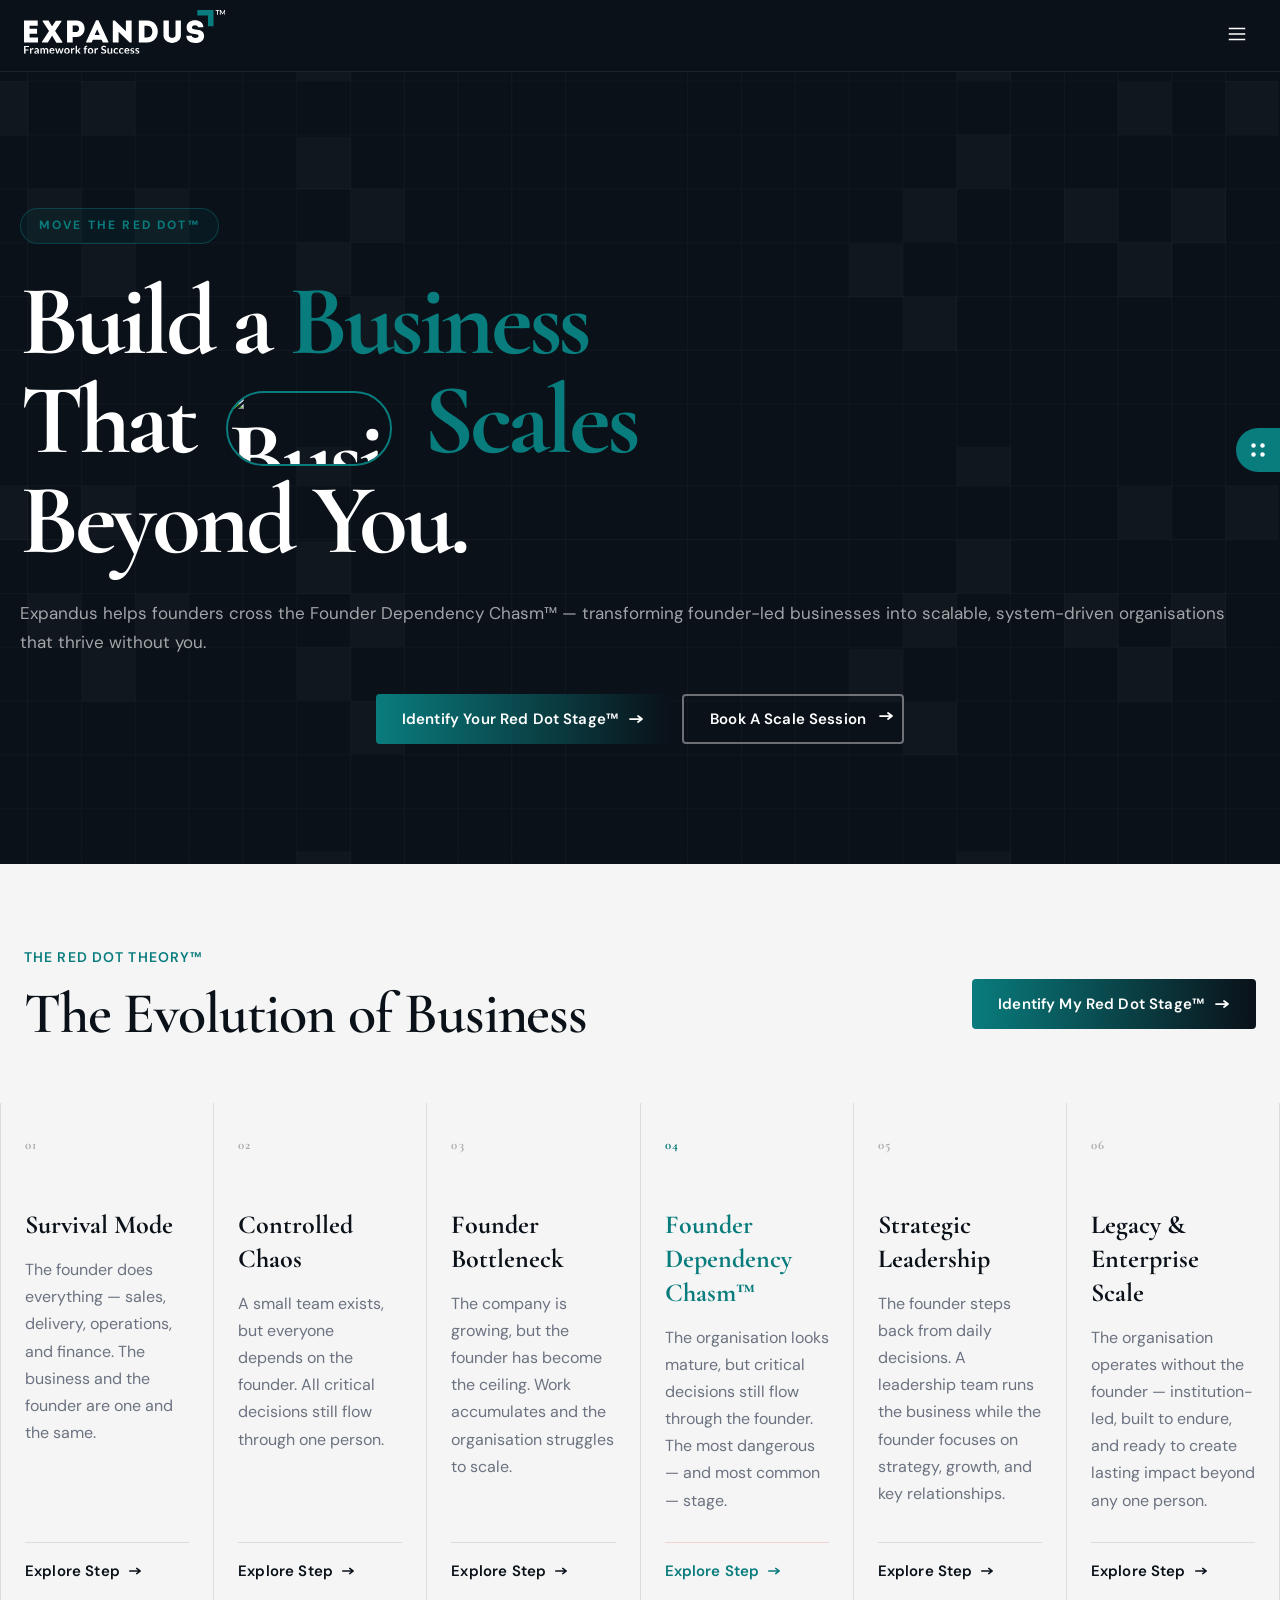
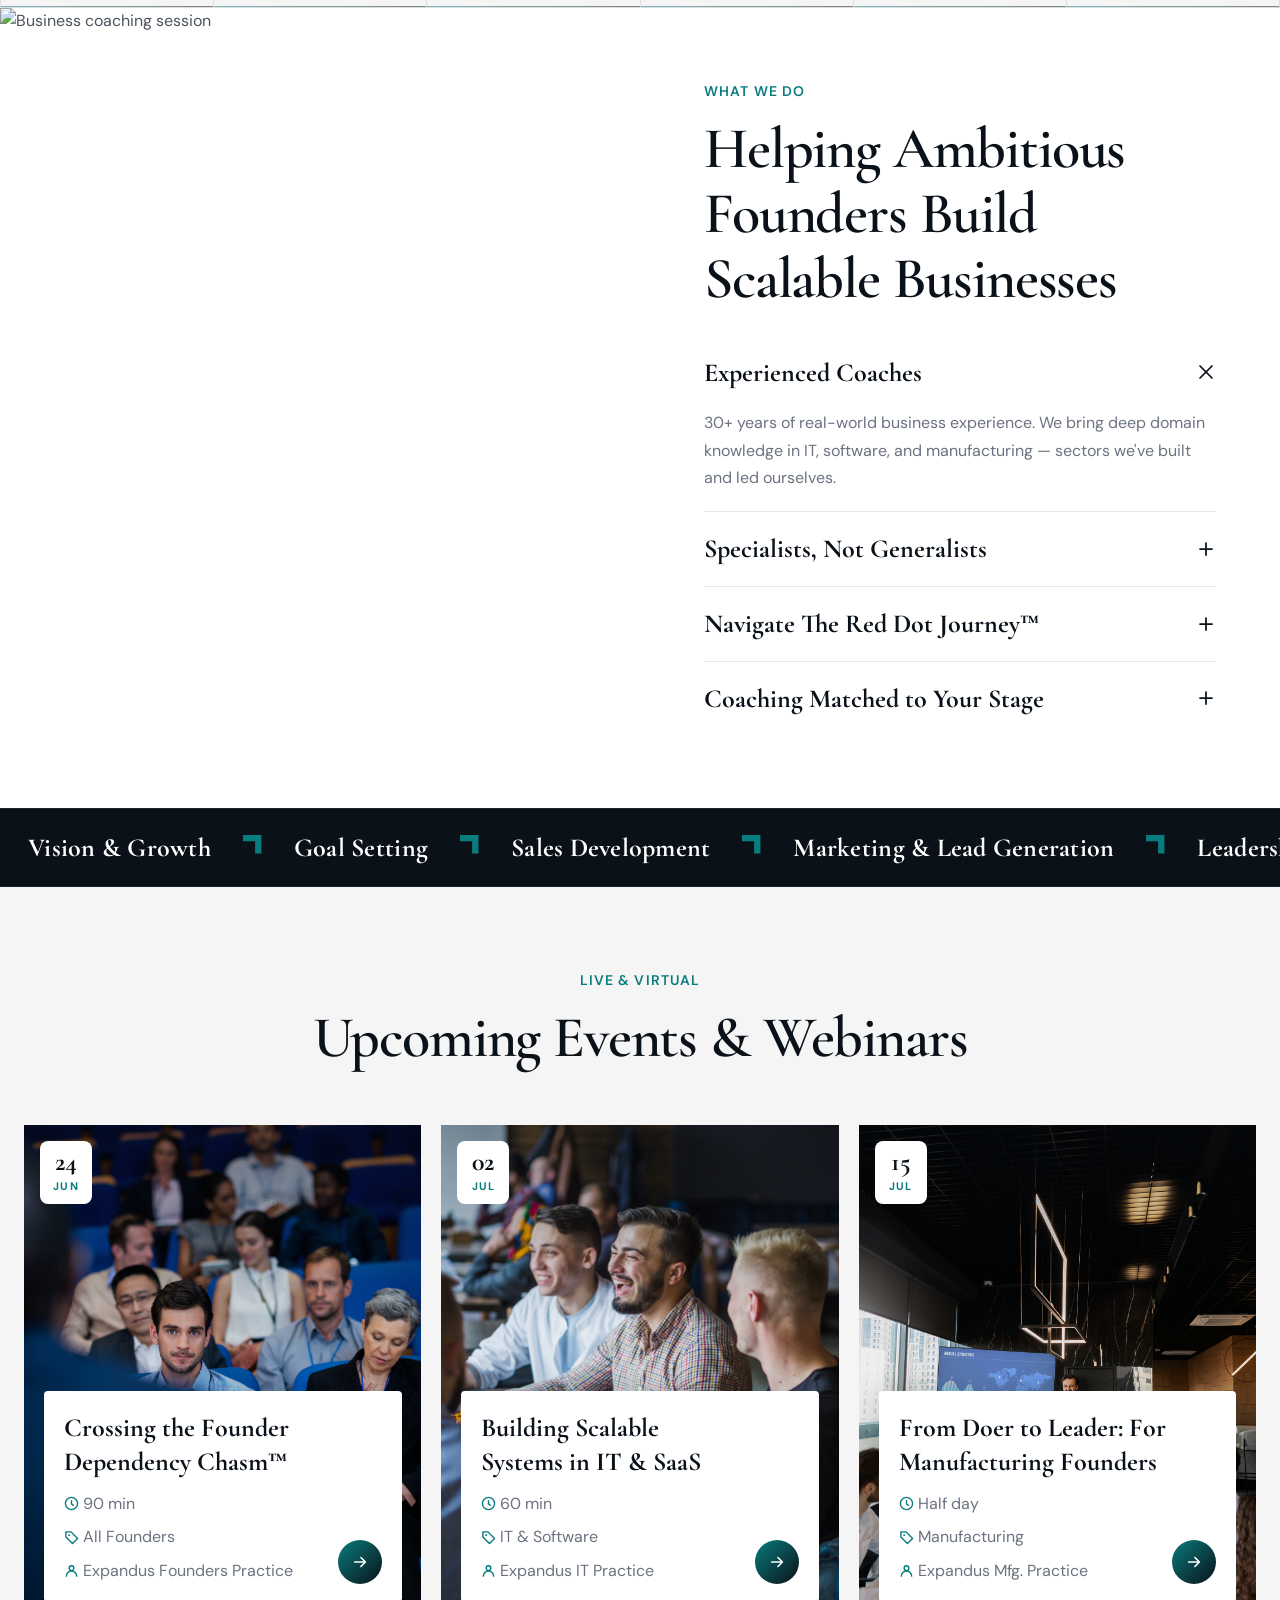
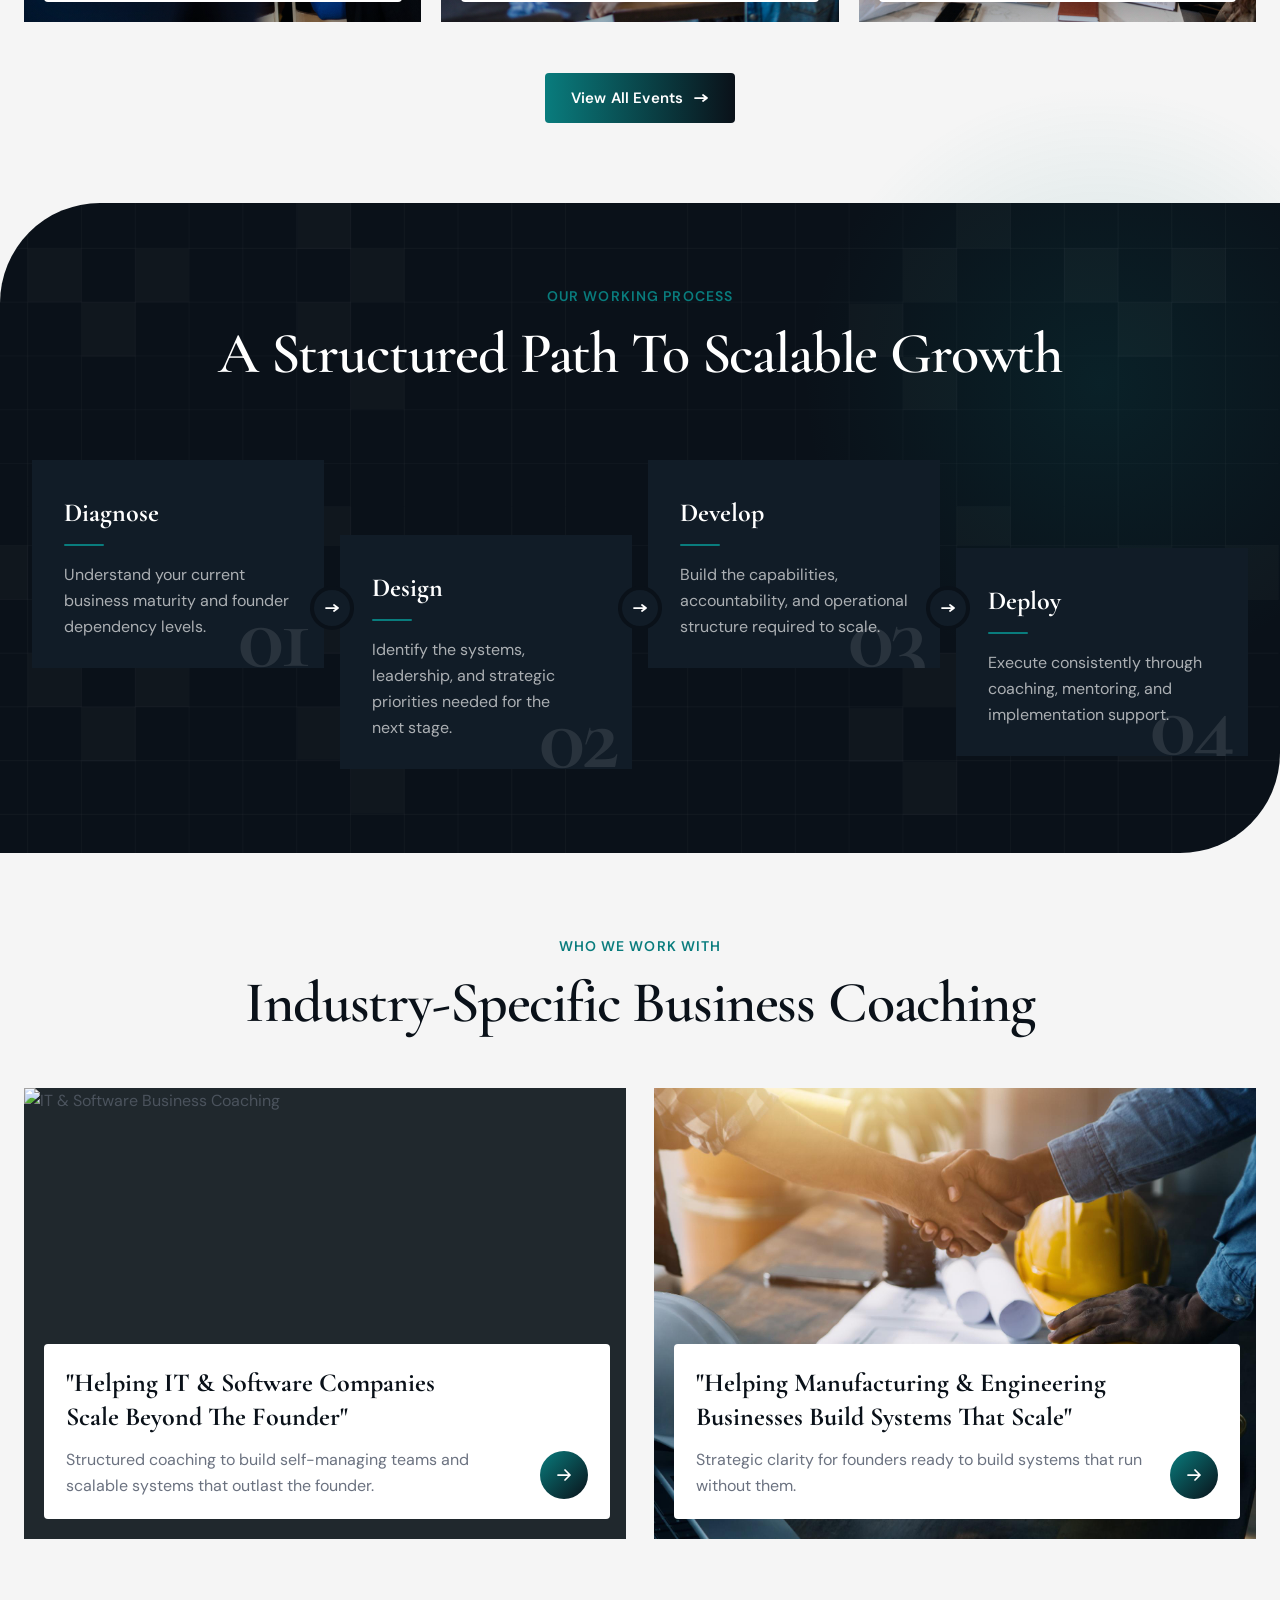
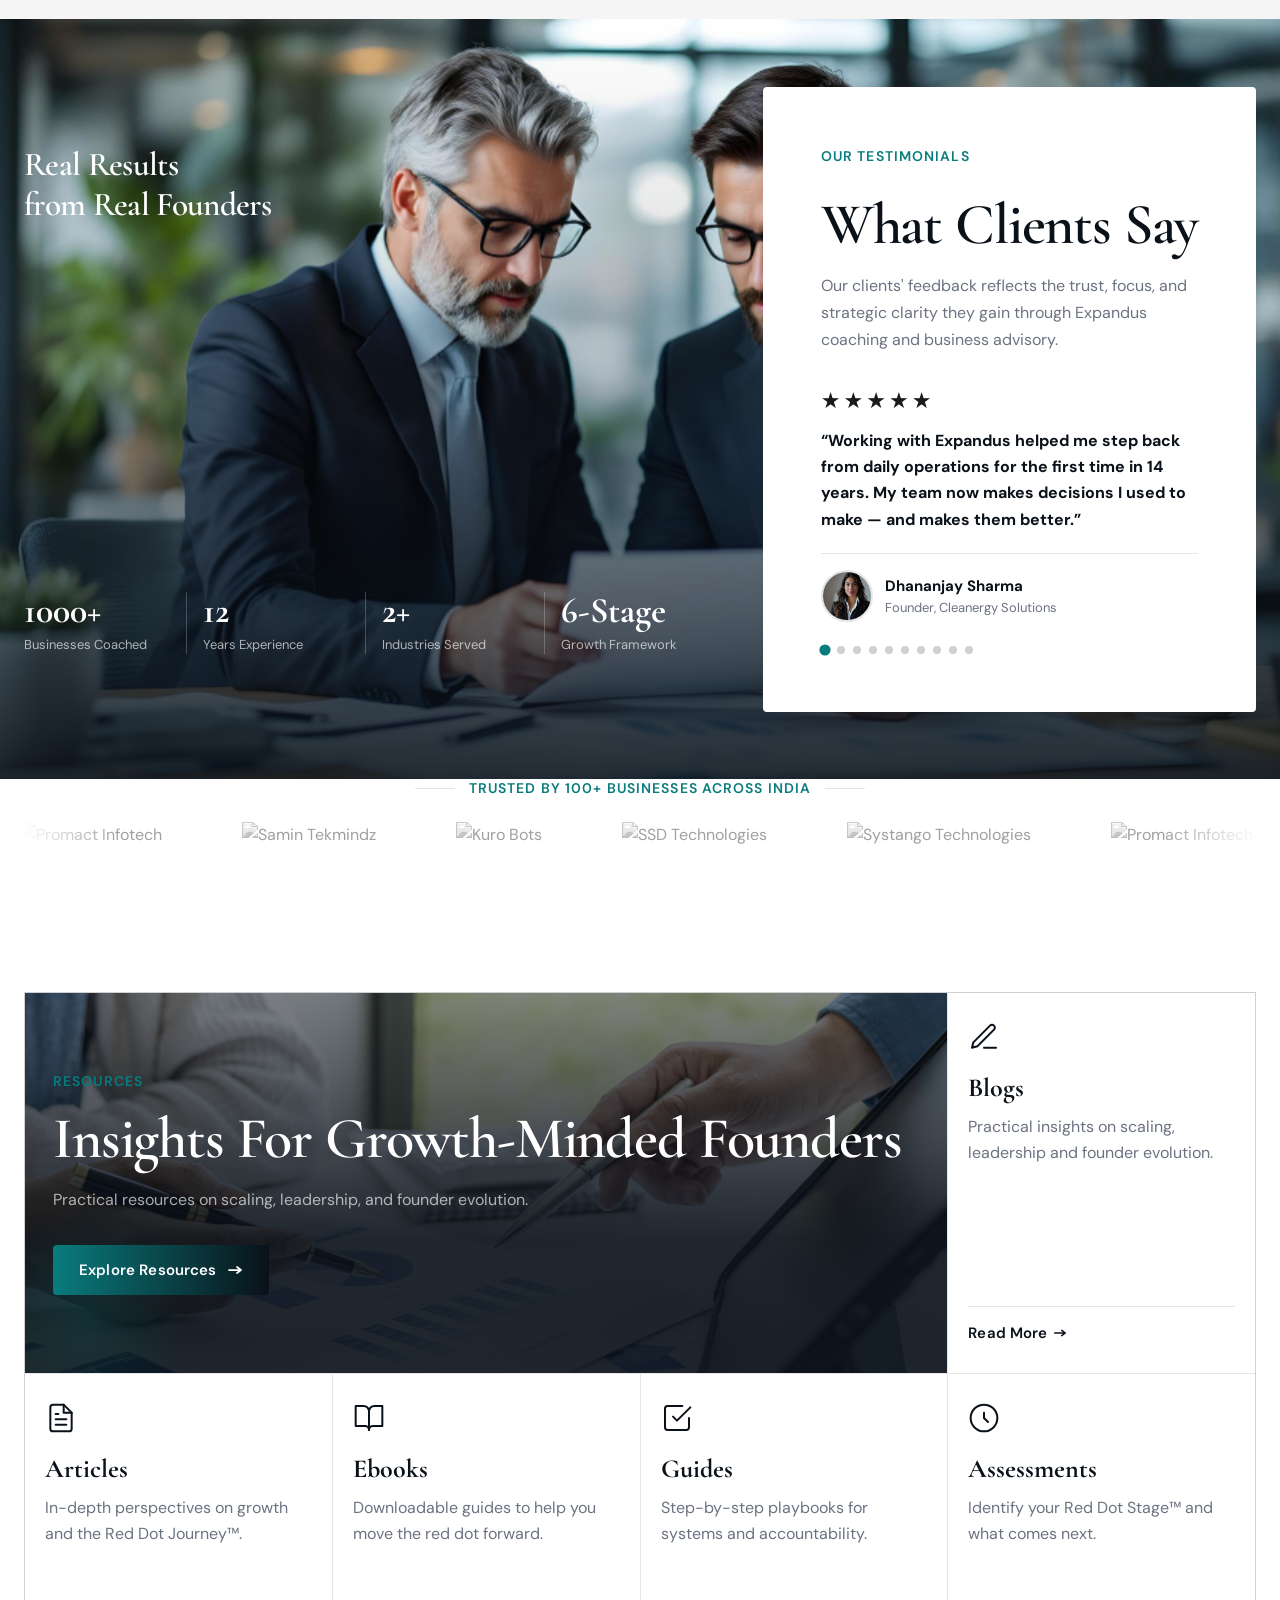
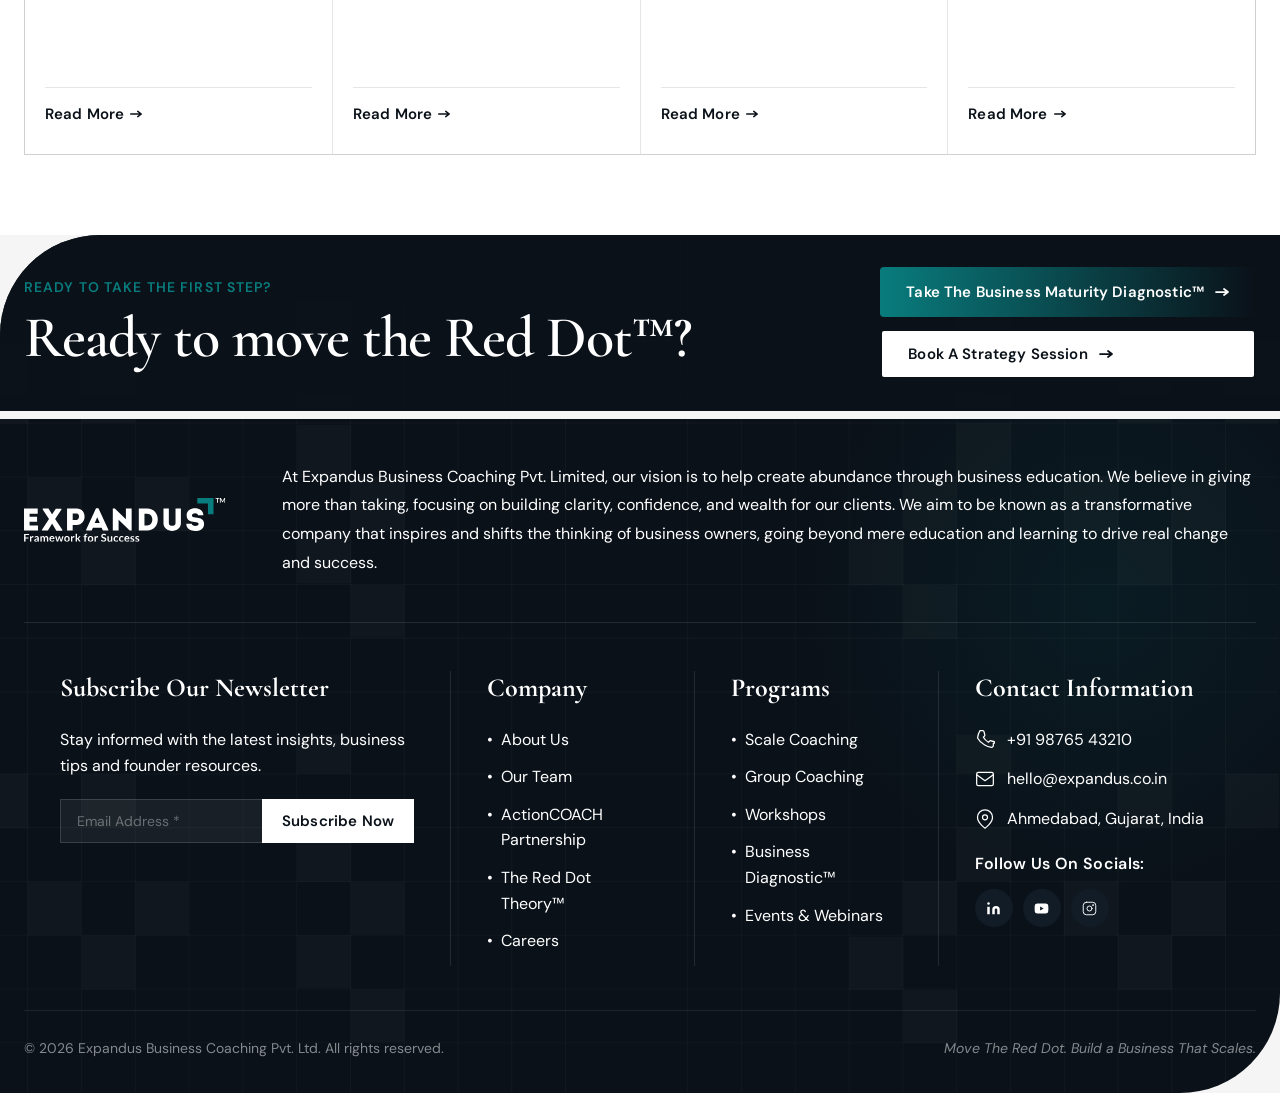
==== commit 44852935: "Update testimonial section with new client images Co-Authored-By: Claude Sonnet 4.6 <noreply@anthrop" ====
--- a/index.html
+++ b/index.html
@@ -703,7 +703,7 @@
       </blockquote>
       <hr class="success__divider">
       <div class="success__author">
-        <img class="success__author-avatar" id="testi-avatar" src="img/IMG20181201130845.jpg" alt="Dhananjay Sharma" width="52" height="52">
+        <img class="success__author-avatar" id="testi-avatar" src="img/235048.jpg" alt="Dhananjay Sharma" width="52" height="52">
         <div>
           <div class="success__author-name" id="testi-name">Dhananjay Sharma</div>
           <div class="success__author-role" id="testi-role">Founder, Cleanergy Solutions</div>
@@ -979,16 +979,16 @@
 <script>
 (function(){
   var testimonials = [
-    { q: 'Working with Expandus helped me step back from daily operations for the first time in 14 years. My team now makes decisions I used to make — and makes them better.', name: 'Dhananjay Sharma', role: 'Founder, Cleanergy Solutions', avatar: 'img/IMG20181201130845.jpg' },
-    { q: 'We were stuck at ₹5 Cr for three years. The diagnostic showed exactly why — and the coaching gave us the framework to finally break through. We crossed ₹12 Cr in 18 months.', name: 'Rahul Mehta', role: 'MD, Systango Technologies', avatar: 'img/1488.jpg' },
-    { q: 'The Red Dot Theory™ framework is not just theory — it is a practical, actionable map. I knew exactly where I was and, more importantly, what to do next.', name: 'Priya Nair', role: 'CEO, Logiciel Solutions', avatar: 'img/IMG_1871.jpg' },
-    { q: 'I finally stopped being the bottleneck in my own business. Expandus gave me the tools to build a team that runs without me having to be everywhere at once.', name: 'Amit Verma', role: 'Director, NexGen IT Solutions', avatar: 'img/IMG20181201130845.jpg' },
-    { q: 'The coaching sessions changed how I think about leadership. I went from managing tasks to building systems — and the results showed within the first quarter.', name: 'Sneha Kulkarni', role: 'COO, Trigon Manufacturing', avatar: 'img/1488.jpg' },
-    { q: 'What sets Expandus apart is that they understand the real challenges of running a manufacturing business. No generic advice — just precise, relevant coaching.', name: 'Rajesh Patel', role: 'MD, Patel Precision Works', avatar: 'img/IMG_1871.jpg' },
-    { q: 'Our revenue doubled in two years but more importantly, I now have time for my family. That balance was something I thought was impossible as a founder.', name: 'Kavitha Menon', role: 'Founder, BrightSpark Technologies', avatar: 'img/IMG20181201130845.jpg' },
-    { q: 'The Business Maturity Diagnostic was eye-opening. I discovered bottlenecks I did not know existed and we fixed them systematically over six months.', name: 'Suresh Iyer', role: 'CEO, Iyer Autocomponents', avatar: 'img/1488.jpg' },
-    { q: 'I was sceptical about coaching at first. Three months in, my leadership team had clarity, my pipeline grew 40%, and I was no longer firefighting every day.', name: 'Neha Agarwal', role: 'Founder, Agarwal SaaS Labs', avatar: 'img/IMG_1871.jpg' },
-    { q: 'Expandus helped us go from reactive to proactive. We built a 12-month growth plan, executed it with discipline, and hit targets we once thought were aspirational.', name: 'Vikram Joshi', role: 'MD, Joshi Fabricators', avatar: 'img/IMG20181201130845.jpg' }
+    { q: 'Working with Expandus helped me step back from daily operations for the first time in 14 years. My team now makes decisions I used to make — and makes them better.', name: 'Dhananjay Sharma', role: 'Founder, Cleanergy Solutions', avatar: 'img/235048.jpg' },
+    { q: 'We were stuck at ₹5 Cr for three years. The diagnostic showed exactly why — and the coaching gave us the framework to finally break through. We crossed ₹12 Cr in 18 months.', name: 'Rahul Mehta', role: 'MD, Systango Technologies', avatar: 'img/629 (3).jpg' },
+    { q: 'The Red Dot Theory™ framework is not just theory — it is a practical, actionable map. I knew exactly where I was and, more importantly, what to do next.', name: 'Priya Nair', role: 'CEO, Logiciel Solutions', avatar: 'img/1488.jpg' },
+    { q: 'I finally stopped being the bottleneck in my own business. Expandus gave me the tools to build a team that runs without me having to be everywhere at once.', name: 'Amit Verma', role: 'Director, NexGen IT Solutions', avatar: 'img/1775.jpg' },
+    { q: 'The coaching sessions changed how I think about leadership. I went from managing tasks to building systems — and the results showed within the first quarter.', name: 'Sneha Kulkarni', role: 'COO, Trigon Manufacturing', avatar: 'img/235048.jpg' },
+    { q: 'What sets Expandus apart is that they understand the real challenges of running a manufacturing business. No generic advice — just precise, relevant coaching.', name: 'Rajesh Patel', role: 'MD, Patel Precision Works', avatar: 'img/629 (3).jpg' },
+    { q: 'Our revenue doubled in two years but more importantly, I now have time for my family. That balance was something I thought was impossible as a founder.', name: 'Kavitha Menon', role: 'Founder, BrightSpark Technologies', avatar: 'img/1488.jpg' },
+    { q: 'The Business Maturity Diagnostic was eye-opening. I discovered bottlenecks I did not know existed and we fixed them systematically over six months.', name: 'Suresh Iyer', role: 'CEO, Iyer Autocomponents', avatar: 'img/1775.jpg' },
+    { q: 'I was sceptical about coaching at first. Three months in, my leadership team had clarity, my pipeline grew 40%, and I was no longer firefighting every day.', name: 'Neha Agarwal', role: 'Founder, Agarwal SaaS Labs', avatar: 'img/235048.jpg' },
+    { q: 'Expandus helped us go from reactive to proactive. We built a 12-month growth plan, executed it with discipline, and hit targets we once thought were aspirational.', name: 'Vikram Joshi', role: 'MD, Joshi Fabricators', avatar: 'img/629 (3).jpg' }
   ];
   var slide    = document.getElementById('testi-slide');
   var quoteEl  = document.getElementById('testi-quote');
--- a/style.css
+++ b/style.css
@@ -1989,9 +1989,27 @@
    20. FINAL CTA
 ══════════════════════════════════════ */
 .fcta {
-    background: var(--plum);
+    background-color: #0A1119;
     padding: 0; border-top-left-radius: 100px;
-}
+    position: relative; overflow: hidden; isolation: isolate;
+}
+.fcta::before {
+  content: '';
+  position: absolute; inset: 0;
+  background-image: url('img/secion-bg.png');
+  background-size: cover;
+  background-position: center center;
+  opacity: 1;
+  mix-blend-mode: screen;
+  pointer-events: none; z-index: 0;
+}
+.fcta::after {
+  content: '';
+  position: absolute; inset: 0;
+  background: linear-gradient(135deg, rgba(10,17,25,0.92) 0%, rgba(10,17,25,0.80) 50%, rgba(10,17,25,0.90) 100%);
+  pointer-events: none; z-index: 0;
+}
+.fcta > .wrap { position: relative; z-index: 1 }
 .fcta__inner {
   display:flex; align-items:center; justify-content:space-between;
   gap:48px; min-height:160px; padding:32px 0;
@@ -2016,7 +2034,7 @@
 .footer::before {
   content: '';
   position: absolute; inset: 0;
-/*  background-image: url('img/secion-bg.png');*/
+  background-image: url('img/secion-bg.png');
   background-size: cover;
   background-position: center center;
   opacity: 1;
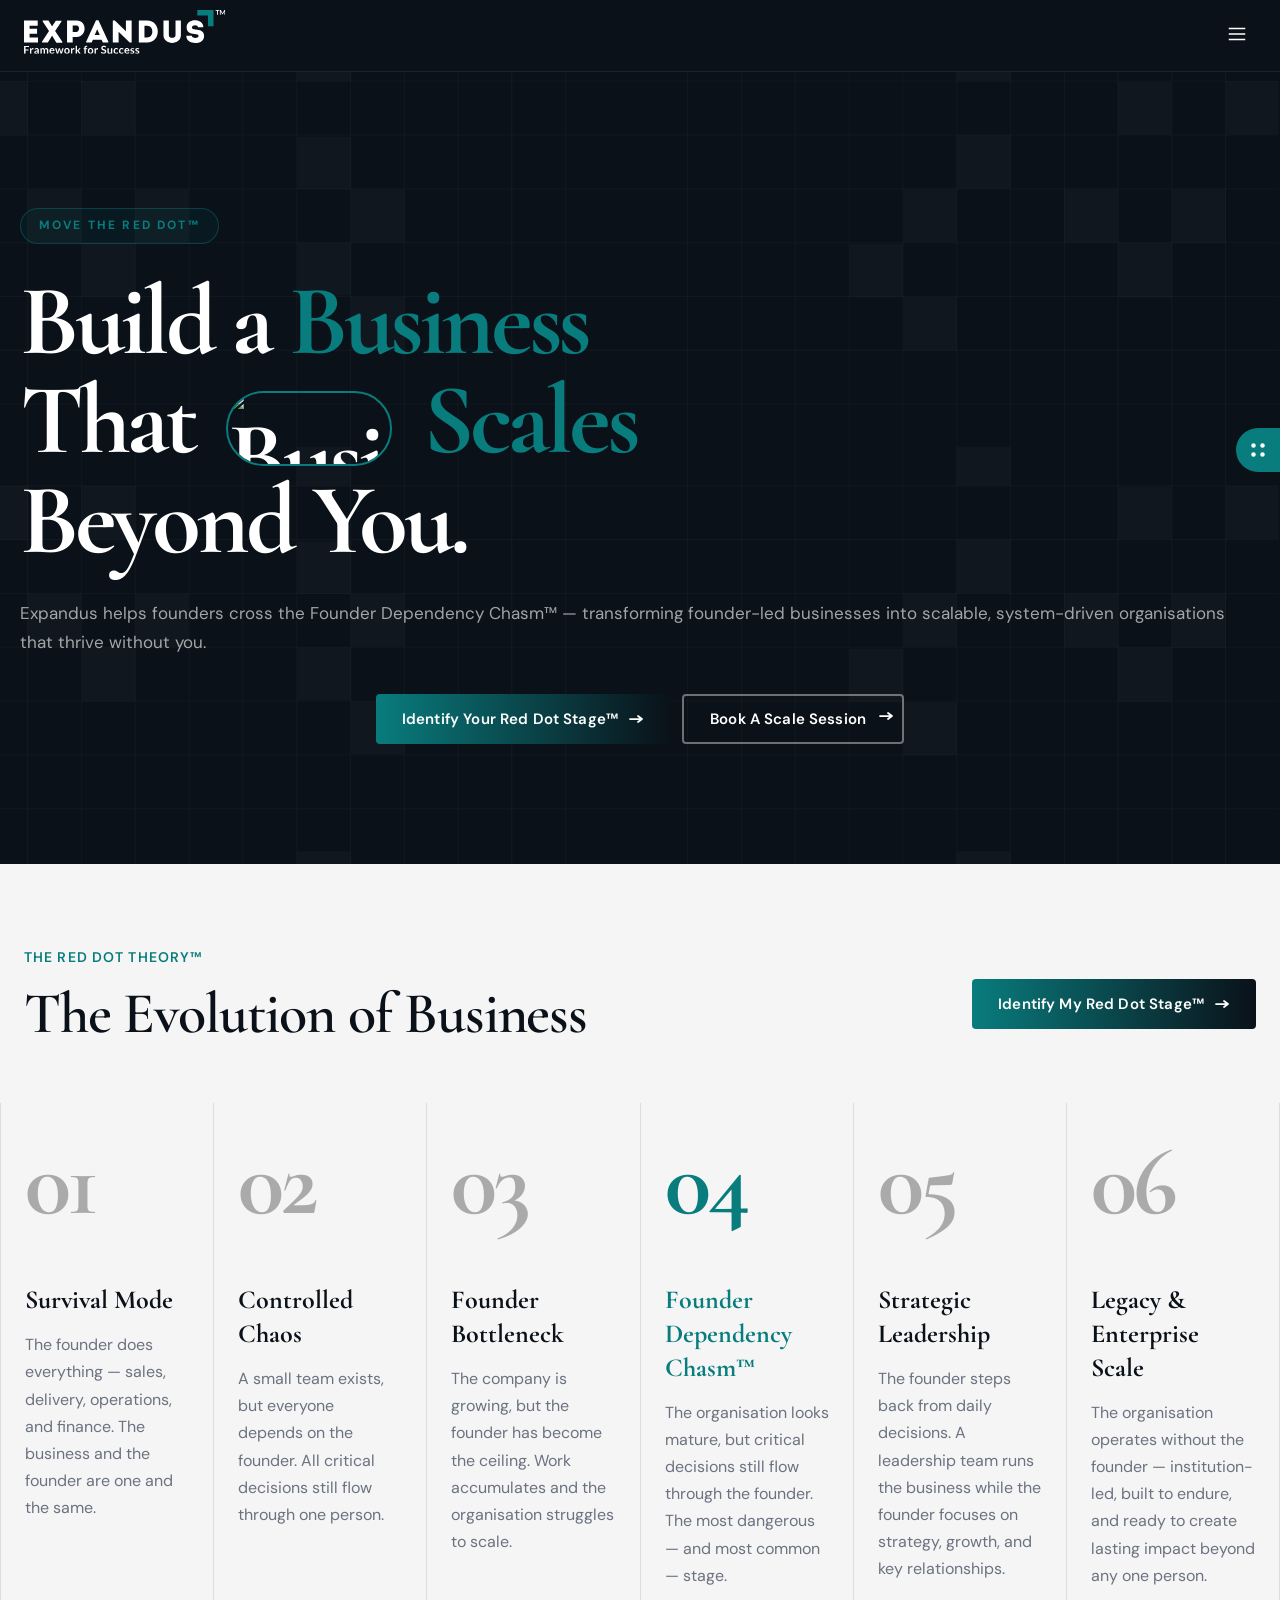
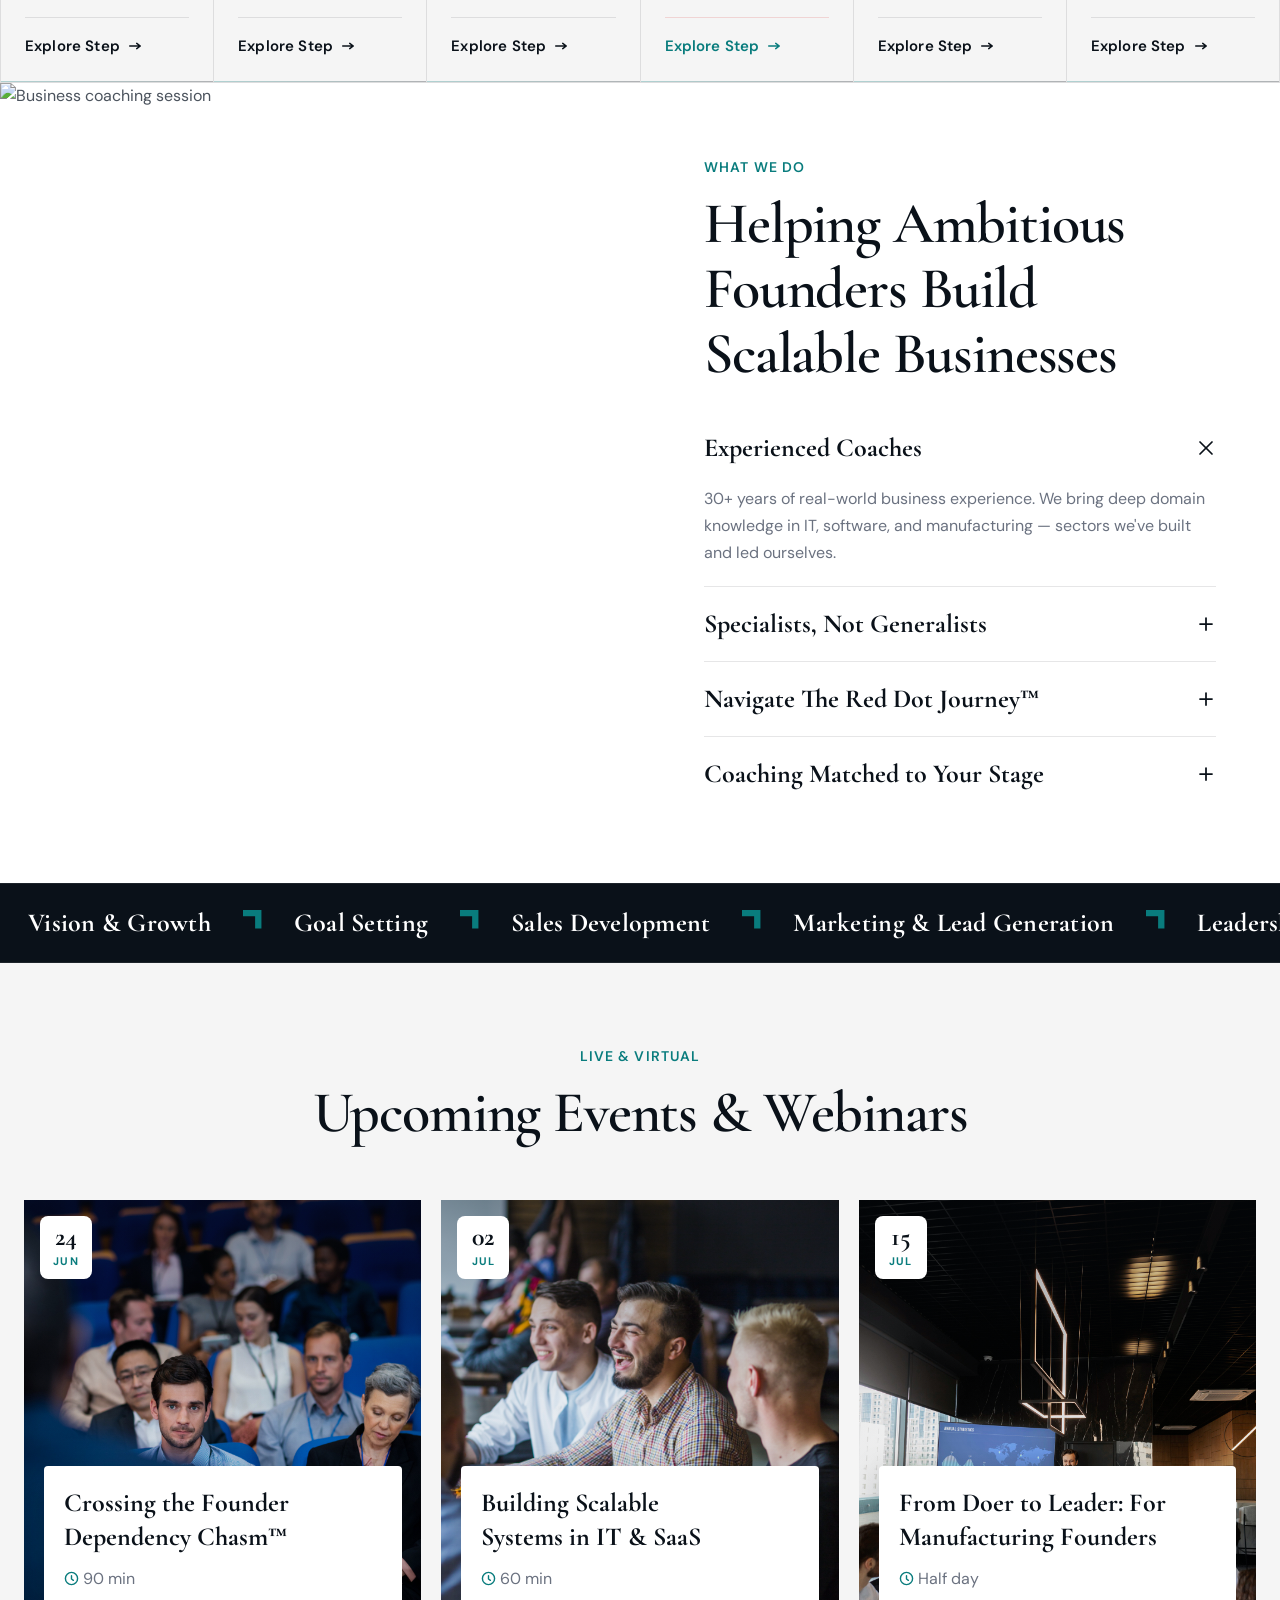
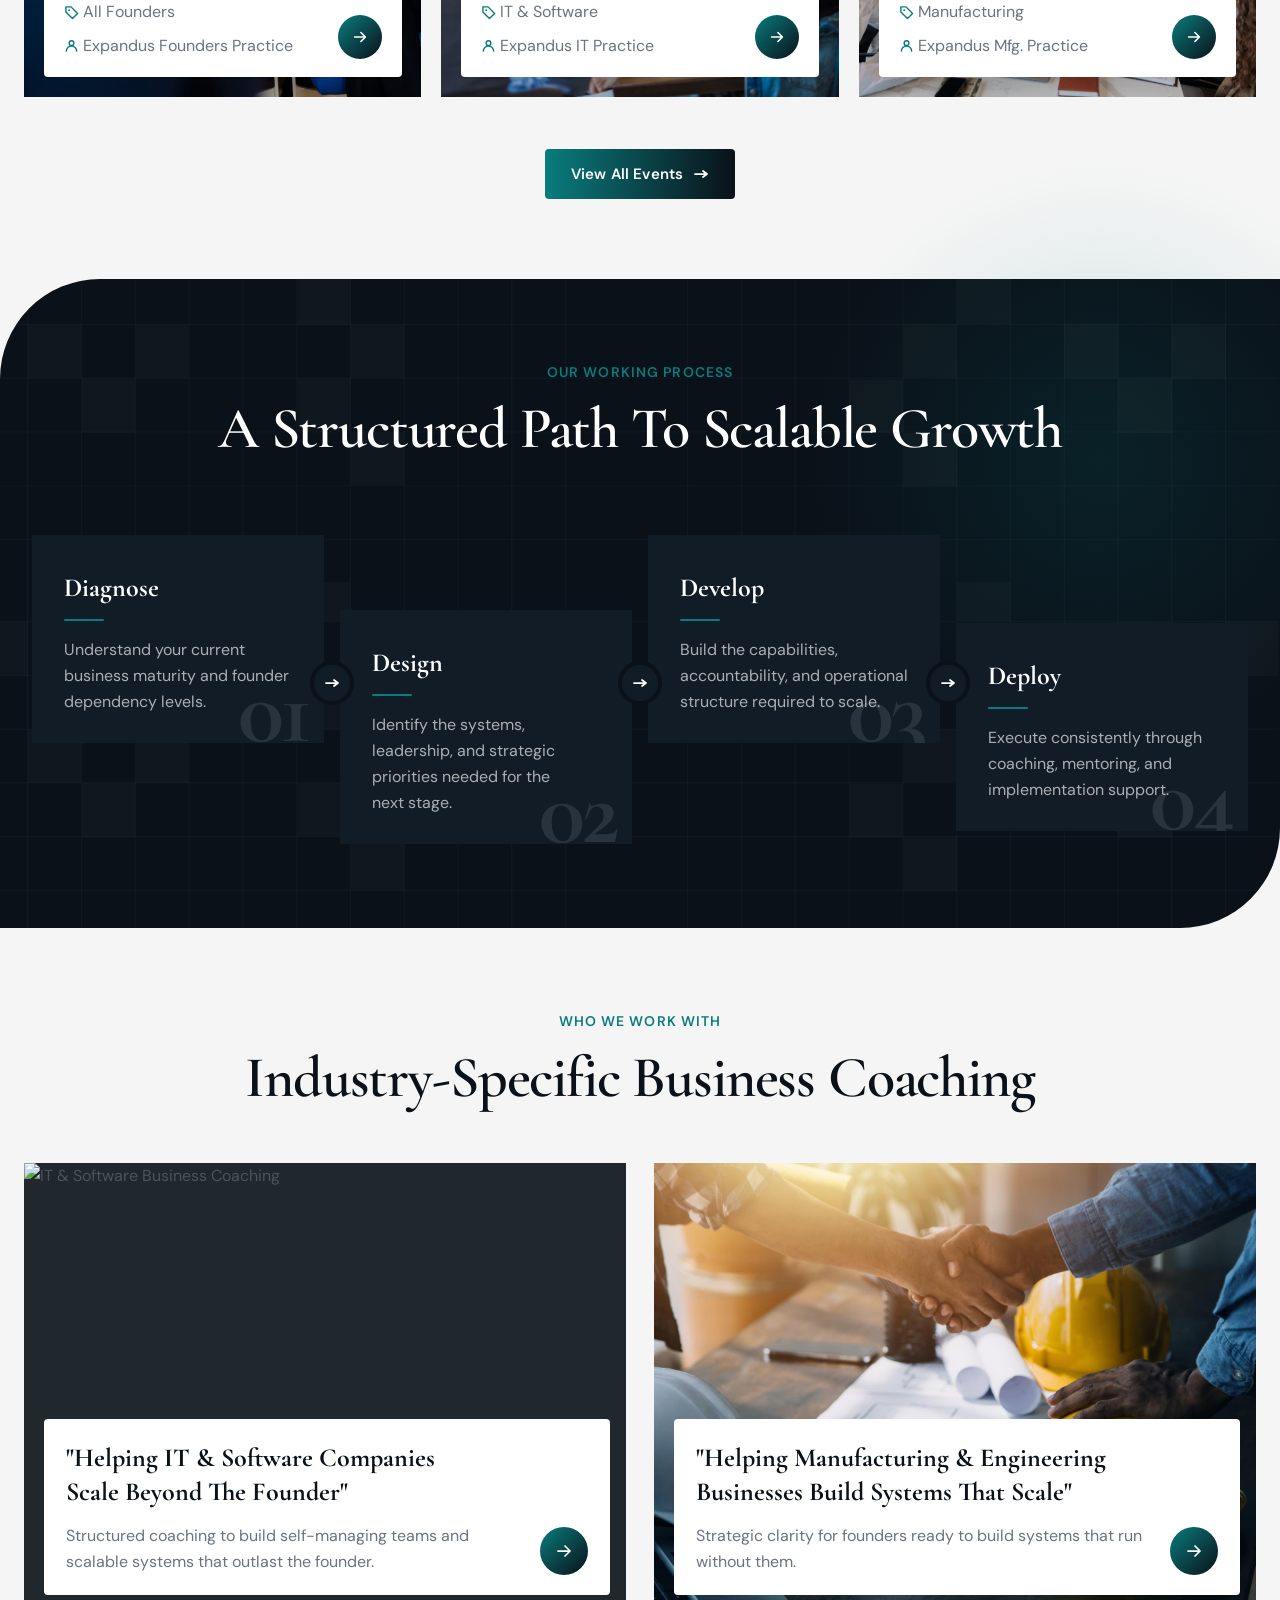
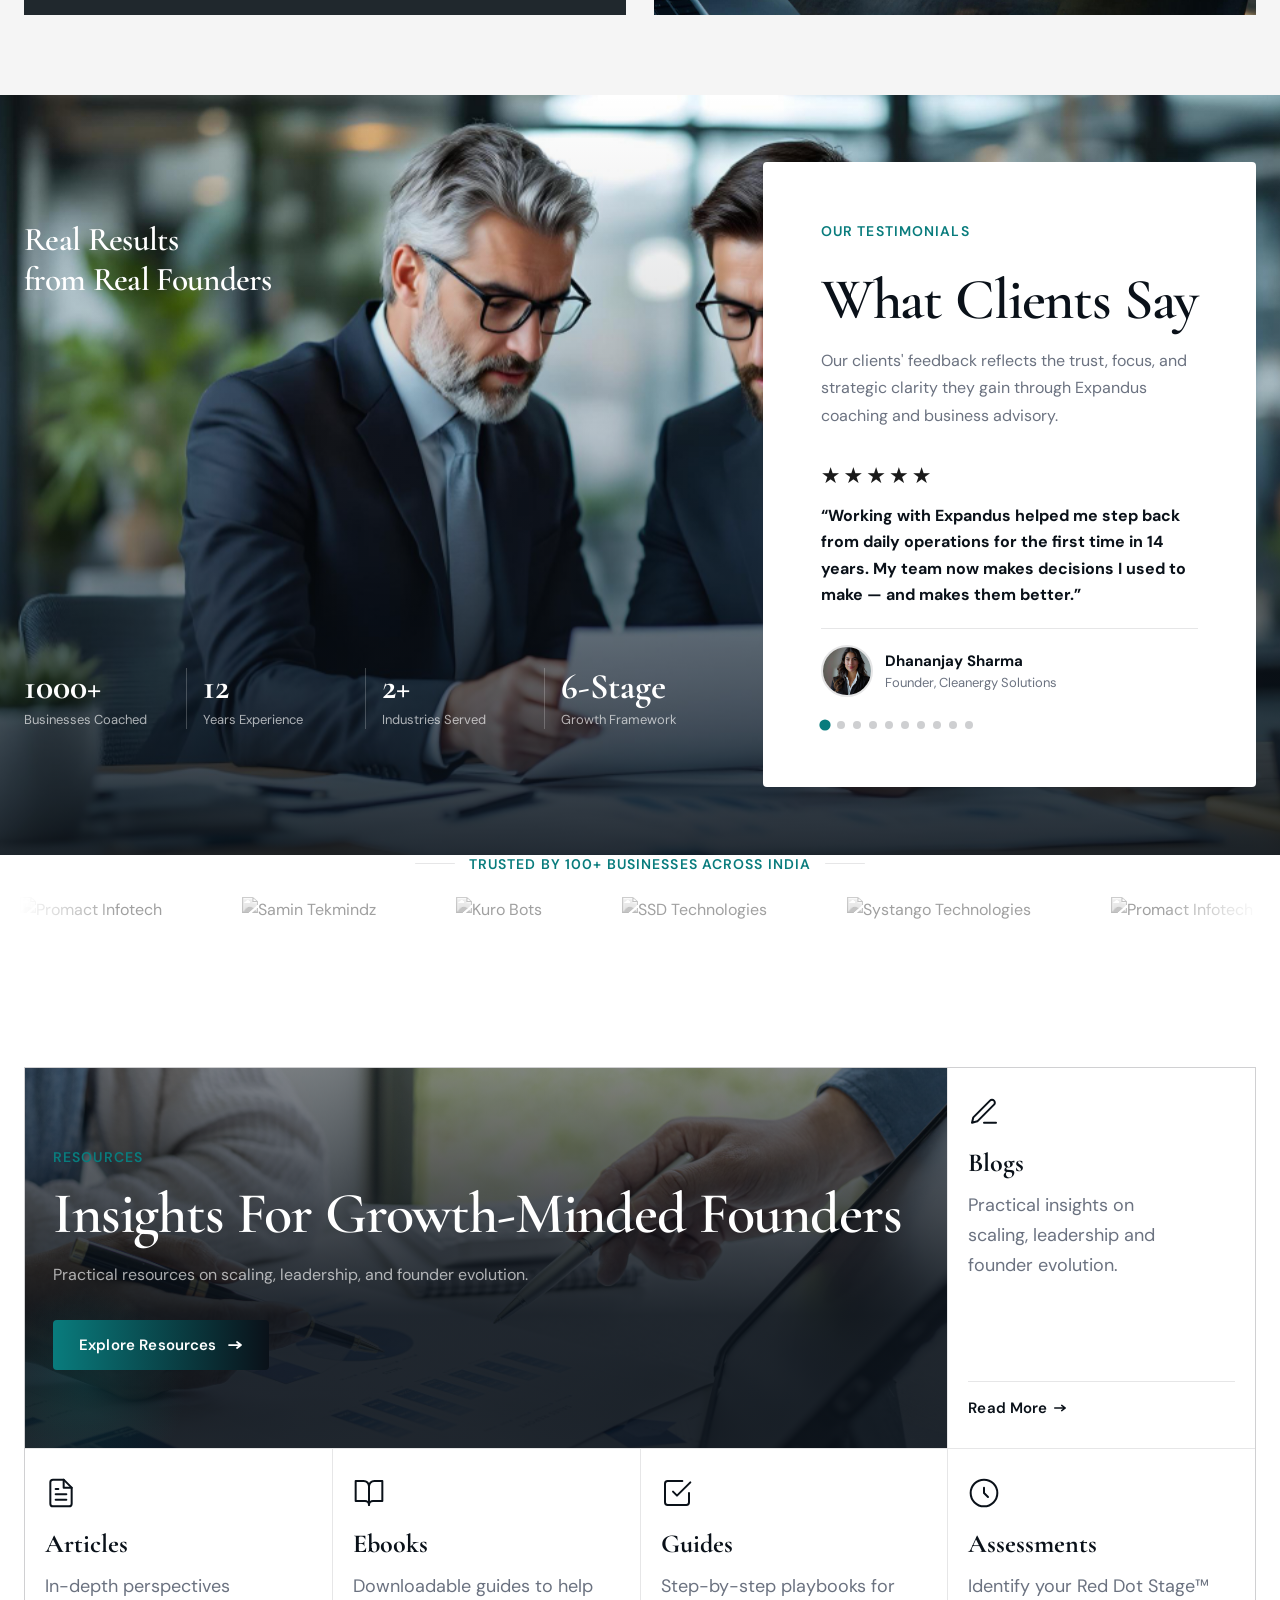
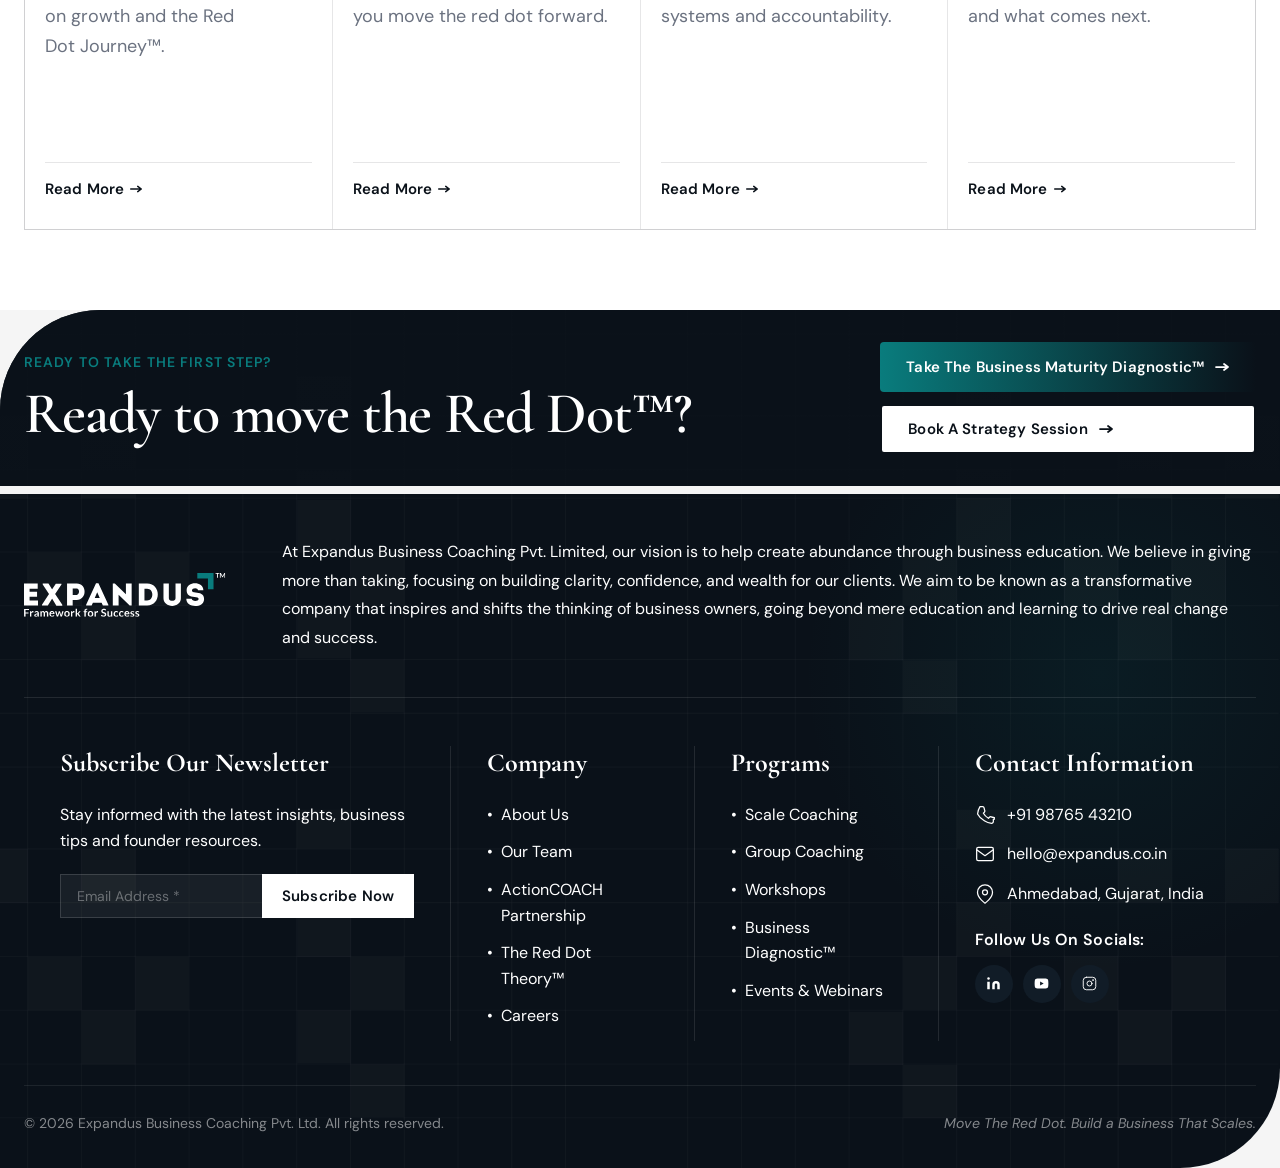
==== commit 3797add5: "Enforce design system tokens, remove dead CSS, and update rdt__card__n - Eliminate all inline styles" ====
--- a/index.html
+++ b/index.html
@@ -151,7 +151,7 @@
 
         <!-- Bar 01 -->
         <div class="jchart__col">
-          <div class="jchart__bar jchart__bar--s1" style="height:28%">
+          <div class="jchart__bar jchart__bar--s1">
             <div class="jchart__dot-r"></div>
           </div>
           <span class="jchart__lbl">01</span>
@@ -159,31 +159,31 @@
 
         <!-- Bar 02 -->
         <div class="jchart__col">
-          <div class="jchart__bar jchart__bar--s2" style="height:40%">
+          <div class="jchart__bar jchart__bar--s2">
             <div class="jchart__dot-r"></div>
-            <div style="display:flex;gap:3px"><div class="jchart__dot-p"></div><div class="jchart__dot-p"></div></div>
+            <div class="jchart__dots-row"><div class="jchart__dot-p"></div><div class="jchart__dot-p"></div></div>
           </div>
           <span class="jchart__lbl">02</span>
         </div>
 
         <!-- Bar 03 -->
         <div class="jchart__col">
-          <div class="jchart__bar jchart__bar--s3" style="height:56%">
+          <div class="jchart__bar jchart__bar--s3">
             <div class="jchart__dot-r"></div>
-            <div style="display:flex;gap:3px"><div class="jchart__dot-p"></div><div class="jchart__dot-p"></div><div class="jchart__dot-p"></div></div>
-            <div style="display:flex;gap:3px"><div class="jchart__dot-p"></div><div class="jchart__dot-p"></div></div>
+            <div class="jchart__dots-row"><div class="jchart__dot-p"></div><div class="jchart__dot-p"></div><div class="jchart__dot-p"></div></div>
+            <div class="jchart__dots-row"><div class="jchart__dot-p"></div><div class="jchart__dot-p"></div></div>
           </div>
           <span class="jchart__lbl">03</span>
         </div>
 
         <!-- CHASM -->
-        <div class="jchart__col" style="position:relative">
-          <div class="jchart__bar jchart__bar--chasm" style="height:94%;width:100%;position:relative">
-            <div class="jchart__dot-r" style="box-shadow:0 0 0 3px rgba(240,79,83,.3)"></div>
-            <div style="display:flex;gap:2px;flex-wrap:wrap;justify-content:center;max-width:32px">
+        <div class="jchart__col">
+          <div class="jchart__bar jchart__bar--chasm">
+            <div class="jchart__dot-r"></div>
+            <div class="jchart__dots-cluster">
               <div class="jchart__dot-p"></div><div class="jchart__dot-p"></div><div class="jchart__dot-p"></div>
               <div class="jchart__dot-p"></div><div class="jchart__dot-p"></div><div class="jchart__dot-p"></div>
-              <div class="jchart__dot-r" style="width:6px;height:6px"></div><div class="jchart__dot-p"></div>
+              <div class="jchart__dot-r jchart__dot-r--size-sm"></div><div class="jchart__dot-p"></div>
             </div>
           </div>
           <span class="jchart__lbl jchart__lbl--chasm">Chasm</span>
@@ -191,31 +191,31 @@
 
         <!-- Bar 04 -->
         <div class="jchart__col">
-          <div class="jchart__bar jchart__bar--s4" style="height:54%">
-            <div class="jchart__dot-r" style="width:7px;height:7px"></div>
-            <div style="display:flex;gap:3px"><div class="jchart__dot-p"></div><div class="jchart__dot-p"></div><div class="jchart__dot-p"></div></div>
-            <div style="display:flex;gap:3px"><div class="jchart__dot-p"></div><div class="jchart__dot-p"></div></div>
+          <div class="jchart__bar jchart__bar--s4">
+            <div class="jchart__dot-r jchart__dot-r--size-md"></div>
+            <div class="jchart__dots-row"><div class="jchart__dot-p"></div><div class="jchart__dot-p"></div><div class="jchart__dot-p"></div></div>
+            <div class="jchart__dots-row"><div class="jchart__dot-p"></div><div class="jchart__dot-p"></div></div>
           </div>
           <span class="jchart__lbl">04</span>
         </div>
 
         <!-- Bar 05 -->
         <div class="jchart__col">
-          <div class="jchart__bar jchart__bar--s5" style="height:72%">
-            <div class="jchart__dot-r" style="width:6px;height:6px;opacity:.7"></div>
-            <div style="display:flex;gap:3px"><div class="jchart__dot-g" style="background:rgba(255,255,255,.6)"></div><div class="jchart__dot-g" style="background:rgba(255,255,255,.6)"></div><div class="jchart__dot-g" style="background:rgba(255,255,255,.6)"></div></div>
-            <div style="display:flex;gap:3px"><div class="jchart__dot-g" style="background:rgba(255,255,255,.4)"></div><div class="jchart__dot-g" style="background:rgba(255,255,255,.4)"></div><div class="jchart__dot-g" style="background:rgba(255,255,255,.4)"></div><div class="jchart__dot-g" style="background:rgba(255,255,255,.4)"></div></div>
+          <div class="jchart__bar jchart__bar--s5">
+            <div class="jchart__dot-r jchart__dot-r--size-sm jchart__dot-r--fade-70"></div>
+            <div class="jchart__dots-row"><div class="jchart__dot-g jchart__dot-g--60"></div><div class="jchart__dot-g jchart__dot-g--60"></div><div class="jchart__dot-g jchart__dot-g--60"></div></div>
+            <div class="jchart__dots-row"><div class="jchart__dot-g jchart__dot-g--40"></div><div class="jchart__dot-g jchart__dot-g--40"></div><div class="jchart__dot-g jchart__dot-g--40"></div><div class="jchart__dot-g jchart__dot-g--40"></div></div>
           </div>
           <span class="jchart__lbl">05</span>
         </div>
 
         <!-- Bar 06 -->
         <div class="jchart__col">
-          <div class="jchart__bar jchart__bar--s6" style="height:88%">
-            <div class="jchart__dot-r" style="width:5px;height:5px;opacity:.5;margin-left:18px"></div>
-            <div style="display:flex;gap:3px"><div class="jchart__dot-g" style="background:rgba(255,255,255,.7)"></div><div class="jchart__dot-g" style="background:rgba(255,255,255,.7)"></div><div class="jchart__dot-g" style="background:rgba(255,255,255,.7)"></div></div>
-            <div style="display:flex;gap:3px"><div class="jchart__dot-g" style="background:rgba(255,255,255,.5)"></div><div class="jchart__dot-g" style="background:rgba(255,255,255,.5)"></div><div class="jchart__dot-g" style="background:rgba(255,255,255,.5)"></div><div class="jchart__dot-g" style="background:rgba(255,255,255,.5)"></div></div>
-            <div style="display:flex;gap:3px"><div class="jchart__dot-g" style="background:rgba(255,255,255,.35)"></div><div class="jchart__dot-g" style="background:rgba(255,255,255,.35)"></div><div class="jchart__dot-g" style="background:rgba(255,255,255,.35)"></div></div>
+          <div class="jchart__bar jchart__bar--s6">
+            <div class="jchart__dot-r jchart__dot-r--size-xs jchart__dot-r--fade-50"></div>
+            <div class="jchart__dots-row"><div class="jchart__dot-g jchart__dot-g--70"></div><div class="jchart__dot-g jchart__dot-g--70"></div><div class="jchart__dot-g jchart__dot-g--70"></div></div>
+            <div class="jchart__dots-row"><div class="jchart__dot-g jchart__dot-g--50"></div><div class="jchart__dot-g jchart__dot-g--50"></div><div class="jchart__dot-g jchart__dot-g--50"></div><div class="jchart__dot-g jchart__dot-g--50"></div></div>
+            <div class="jchart__dots-row"><div class="jchart__dot-g jchart__dot-g--35"></div><div class="jchart__dot-g jchart__dot-g--35"></div><div class="jchart__dot-g jchart__dot-g--35"></div></div>
           </div>
           <span class="jchart__lbl">06</span>
         </div>
@@ -752,7 +752,7 @@
     <div class="res__grid">
 
       <!-- Hero card — section title + CTA -->
-      <div class="res__hero" style="background-image:url('img/insights.jpg')">
+      <div class="res__hero">
         <div class="res__hero-content">
           <span class="eyebrow">Resources</span>
           <h2>Insights For Growth-Minded Founders</h2>
--- a/style.css
+++ b/style.css
@@ -27,26 +27,9 @@
   --color-surface:      #F5F5F5;
   --color-surface-soft: #EBEBEB;
   --color-surface-deep: #E0E0E0;
-  --color-hero-bg:      #0A1119;
-
-  /* ── Legacy aliases (kept for backward compat) ── */
+
+  /* ── Legacy alias — referenced in jchart bar gradient ── */
   --color-purple:       #0A1119;
-  --color-purple-hover: #111C27;
-  --color-purple-tint:  #E8EDF2;
-  --color-coral:        var(--brand-primary);
-  --color-coral-hover:  var(--brand-hover);
-  --color-coral-tint:   var(--brand-tint);
-  --color-plum:         #0A1119;
-  --color-plum-soft:    #111C27;
-  --color-plum-deep:    #050D14;
-
-  /* ── Gold kept as optional accent ── */
-  --color-gold:         var(--brand-primary);
-  --color-gold-hover:   var(--brand-hover);
-  --color-gold-tint:    var(--brand-tint);
-  --color-ivory:        #F5F5F5;
-  --color-ivory-soft:   #EBEBEB;
-  --color-ivory-deep:   #E0E0E0;
 
   /* ── Neutral ramp ── */
   --color-gray-50:  #F0F2F5;
@@ -60,16 +43,11 @@
   --color-gray-900: #222222;
 
   /* ── Semantic aliases ── */
-  --color-primary:      var(--color-navy);
-  --color-accent:       var(--color-teal);
   --heading-text-color: #0a1119;
   --body-text-color:    #4b535d;
   --body-text-size:     16px;
   --text-muted-aa:      #6B7280;
   --surface-page:     var(--color-surface);
-  --surface-section:  var(--color-surface-soft);
-  --surface-dark:     var(--color-navy);
-  --border-default:   var(--color-surface-soft);
   --focus-ring:       0 0 0 3px rgba(var(--brand-primary-rgb),0.22);
 
   /* ── Shorthand aliases ── */
@@ -82,7 +60,6 @@
   --teal:        var(--color-teal);
   --plum:        var(--color-navy);
   --plum-soft:   var(--color-navy-hover);
-  --plum-deep:   #050D14;
   --gray-50:     var(--color-gray-50);
   --gray-100:    var(--color-gray-100);
   --gray-200:    var(--color-gray-200);
@@ -165,8 +142,9 @@
   --shadow-pop:          0 8px 24px rgba(10,17,25,0.12);
   --shadow-card-dark:    0 6px 20px rgba(10,17,25,0.22);
   --shadow-card-dark-hover: 0 16px 40px rgba(10,17,25,0.32);
-  --sh-soft:  var(--shadow-soft);
-  --sh-hover: var(--shadow-hover);
+
+  /* ── jchart component tokens ── */
+  --jchart-chasm-glow: 0 0 0 3px rgba(240,79,83,.3);
 
   /* ── Motion ── */
   --transition-fast:   0.15s ease;
@@ -198,7 +176,7 @@
   text-wrap: balance;
 }
 h1 { font-size:var(--text-h1); line-height:var(--lh-h1); font-weight:var(--weight-h1); letter-spacing:-0.025em }
-h2 { font-size:var(--text-h2); line-height:var(--lh-h2); font-weight:var(--weight-h2); letter-spacing:-0.02em;  margin-bottom:16px }
+h2 { font-size:var(--text-h2); line-height:var(--lh-h2); font-weight:var(--weight-h2); letter-spacing:-0.02em;  margin-bottom:var(--space-md) }
 h3 { font-size:var(--text-h3); line-height:var(--lh-h3); font-weight:var(--weight-h3); letter-spacing:-0.015em }
 h4 { font-size:var(--text-h4); line-height:var(--lh-h4); font-weight:var(--weight-h4); letter-spacing:-0.01em }
 h5 { font-size:var(--text-h5); line-height:var(--lh-h5); font-weight:var(--weight-h5); letter-spacing:0 }
@@ -238,7 +216,6 @@
 .stage-req__hd { display:grid; grid-template-columns:1fr 1fr; gap:var(--space-2xl); align-items:center; text-align:left; margin-bottom:52px }
 .stage-req__hd h2 { margin-bottom:0 }
 .stage-req__hd p  { max-width:none; margin:0 }
-.sec__desc  { }
 .sec--dark .sec__desc, .fcta__left .sec__desc { color:rgba(255,255,255,.65) }
 .sec--dark .sec__hd h2 { color:#fff }
 .sec--dark .sec__hd p  { color:rgba(255,255,255,.6) }
@@ -330,8 +307,8 @@
 }
 
 /* Body text utilities */
-.text-lg     { font-size: 18px; line-height: 1.75 }
-/*.text-body   { font-size: var(--text-body-lg); line-height: var(--lh-body-lg) }*/
+.text-lg     { font-size: var(--text-body-lg); line-height: var(--lh-body-lg) }
+.text-body { font-size: var(--text-body-lg); line-height: var(--lh-body-lg) }
 .text-sm     { font-size: var(--body-text-size); line-height: var(--lh-body) }
 .text-muted  { color: var(--text-muted-aa) }
 .text-white  { color: #fff }
@@ -500,7 +477,6 @@
   position: relative;
   overflow: hidden;
 }
-.card:hover { }
 .card::after {
   content: '';
   position: absolute; top:8px; right:8px;
@@ -510,18 +486,7 @@
 }
 
 /* ══════════════════════════════════════
-   7. BRAND CORNER MOTIF
-══════════════════════════════════════ */
-.bc { position:absolute; pointer-events:none; z-index:-1; line-height:0; display:block }
-.bc svg { display:block; width:100px; height:100px }
-.bc-hero    { top:0; right:0; width:100px; height:100px; opacity:1; z-index:1 }
-.bc-rdt     { top:0; right:0; width:52px;  height:52px;  opacity:.2 }
-.bc-success { top:0; right:0; width:280px; height:280px; opacity:.04 }
-.bc-fcta    { top:10px; right:10px; width:100px; height:100px; opacity:1; z-index:2 }
-.bc-footer  { bottom:32px; right:24px; width:80px; height:80px; opacity:.22 }
-
-/* ══════════════════════════════════════
-   8. NAV
+   7. NAV
 ══════════════════════════════════════ */
 .nav {
   position: sticky; top:0; z-index:999;
@@ -769,21 +734,22 @@
   left:calc(4 * (100% / 7)); width:2px;
   background:var(--coral); border-radius:2px; opacity:.6;
 }
-.jchart__col { flex:1; display:flex; flex-direction:column; align-items:center; gap:8px }
+.jchart__col { flex:1; display:flex; flex-direction:column; align-items:center; gap:8px; position:relative }
 .jchart__bar {
   width:100%; border-radius:6px 6px 0 0;
   display:flex; flex-direction:column; align-items:center;
   justify-content:flex-start; padding-top:8px; gap:3px; transition:.3s;
 }
-.jchart__bar--s1    { background: linear-gradient(180deg,#e8dff4,#e0d4f0) }
-.jchart__bar--s2    { background: linear-gradient(180deg,#ddd4ef,#d4c8eb) }
-.jchart__bar--s3    { background: linear-gradient(180deg,#d1c3e8,#c8b8e4) }
-.jchart__bar--s4    { background: linear-gradient(180deg,#c8b8e4,#bfaced0) }
-.jchart__bar--s5    { background: linear-gradient(180deg,#9c72cb,#8a60ba) }
-.jchart__bar--s6    { background: linear-gradient(180deg,#7b45b8,var(--color-purple)) }
+.jchart__bar--s1    { background: linear-gradient(180deg,#e8dff4,#e0d4f0); height: 28% }
+.jchart__bar--s2    { background: linear-gradient(180deg,#ddd4ef,#d4c8eb); height: 40% }
+.jchart__bar--s3    { background: linear-gradient(180deg,#d1c3e8,#c8b8e4); height: 56% }
+.jchart__bar--s4    { background: linear-gradient(180deg,#c8b8e4,#bfaced0); height: 54% }
+.jchart__bar--s5    { background: linear-gradient(180deg,#9c72cb,#8a60ba);  height: 72% }
+.jchart__bar--s6    { background: linear-gradient(180deg,#7b45b8,var(--color-purple)); height: 88% }
 .jchart__bar--chasm {
   background: linear-gradient(180deg,rgba(240,79,83,.18) 0%,rgba(240,79,83,.06) 100%);
   border: 1px solid rgba(240,79,83,.3);
+  height: 94%; position: relative;
 }
 .jchart__dot-r { width:9px; height:9px; border-radius:50%; background:var(--coral); flex-shrink:0;  }
 .jchart__dot-p { width:8px; height:8px; border-radius:50%; background:var(--purple); opacity:.7; flex-shrink:0 }
@@ -792,6 +758,29 @@
 .jchart__lbl--chasm { color:var(--coral) }
 .jchart__caption { font-size:11px; color:var(--gray-500); text-align:center; margin-top:14px; font-style:italic; line-height:1.5 }
 .jchart__divlabel-chasm { color:var(--coral)!important }
+
+/* jchart chasm dot glow — driven by token */
+.jchart__bar--chasm .jchart__dot-r { box-shadow: var(--jchart-chasm-glow) }
+
+/* jchart dot size modifiers */
+.jchart__dot-r--size-md { width: 7px; height: 7px }
+.jchart__dot-r--size-sm { width: 6px; height: 6px }
+.jchart__dot-r--size-xs { width: 5px; height: 5px }
+
+/* jchart dot fade modifiers */
+.jchart__dot-r--fade-70 { opacity: .7 }
+.jchart__dot-r--fade-50 { opacity: .5; margin-left: 18px }
+
+/* jchart dot-row wrappers (replaces inline flex layouts) */
+.jchart__dots-row    { display: flex; gap: 3px }
+.jchart__dots-cluster { display: flex; gap: 2px; flex-wrap: wrap; justify-content: center; max-width: 32px }
+
+/* jchart dot-g opacity variants (replaces inline background rgba) */
+.jchart__dot-g--35 { background: rgba(255,255,255,.35) }
+.jchart__dot-g--40 { background: rgba(255,255,255,.40) }
+.jchart__dot-g--50 { background: rgba(255,255,255,.50) }
+.jchart__dot-g--60 { background: rgba(255,255,255,.60) }
+.jchart__dot-g--70 { background: rgba(255,255,255,.70) }
 
 /* ══════════════════════════════════════
    10. LOGOS STRIP
@@ -842,54 +831,7 @@
 .logos__img:hover { filter:grayscale(0) opacity(1) }
 
 /* ══════════════════════════════════════
-   11. TRANSFORMATION STRIP
-══════════════════════════════════════ */
-.tstrip {
-  padding:0 var(--container-pad);
-  max-width:var(--container-max); margin:0 auto;
-  position:relative; overflow:hidden;
-}
-.tstrip__inner::after {
-  content:''; position:absolute; top:8px; right:8px;
-  width:30px; height:30px;
-  background:url('img/shape.svg') top right / 100% 100% no-repeat;
-  pointer-events:none;
-}
-.tstrip__inner { display:flex; align-items:stretch; max-width:100%; margin:0; padding:40px 0; background:var(--gray-50); border-radius:var(--radius-lg) 0 var(--radius-lg) var(--radius-lg); position:relative }
-.tstrip__item  { flex:1; padding:0 20px }
-.tstrip__div   { width:1px; background:#DDDDDD; flex-shrink:0 }
-.tstrip__heading { display:flex; align-items:center; gap:8px; margin-bottom:10px; flex-wrap:wrap }
-.tstrip__from  { font-family:var(--font-h); font-size:16px; font-weight:700; color:var(--plum) }
-.tstrip__arrow { color:var(--coral); font-size:16px; font-weight:700 }
-.tstrip__to    { font-family:var(--font-h); font-size:16px; font-weight:700; color:var(--coral) }
-.tstrip__desc  { line-height:1.6; margin:0 }
-
-/* ══════════════════════════════════════
-   12. STATS BAR
-══════════════════════════════════════ */
-.stats { background:var(--purple); padding:32px 0 }
-.stats__inner { display:flex; justify-content:center; align-items:center; gap:64px; flex-wrap:wrap }
-.stat-item { text-align:center }
-.stat-item__num { font-family:var(--font-h); font-size:38px; font-weight:800; color:#fff; line-height:1 }
-.stat-item__num span { color:rgba(255,255,255,.6); font-size:26px }
-.stat-item__lbl { font-size:13px; color:rgba(255,255,255,.65); margin-top:4px }
-.stats__div { width:1px; height:48px; background:rgba(255,255,255,.2) }
-
-/* Trust metrics bar */
-.trust { background:#fff; padding:44px 0; border-top:1px solid var(--gray-100); border-bottom:1px solid var(--gray-100) }
-.trust__inner { display:flex; align-items:stretch; max-width:1200px; margin:0 auto; padding:0 24px }
-.trust__item  { flex:1; text-align:center; padding:8px 32px; position:relative }
-.trust__item:not(:last-child)::after {
-  content:''; position:absolute; right:0; top:50%; transform:translateY(-50%);
-  height:52px; width:1px; background:var(--gray-200);
-}
-.trust__num         { font-family:var(--font-display); font-size:44px; font-weight:800; color:var(--plum); line-height:1; margin-bottom:8px }
-.trust__num-accent  { color:var(--coral) }
-.trust__num-suffix  { font-size:24px; font-weight:700; color:var(--coral); vertical-align:middle }
-.trust__lbl         { font-family:var(--font-body); font-size:13px; font-weight:600; color:var(--gray-500); letter-spacing:0.08em; text-transform:uppercase }
-
-/* ══════════════════════════════════════
-   13. RED DOT THEORY
+   11. RED DOT THEORY
 ══════════════════════════════════════ */
 .rdt { background:var(--surface-page); padding-bottom:0 }
 
@@ -903,10 +845,6 @@
   font-size:clamp(2rem,4vw,3rem); font-weight:900; line-height:1.05;
   letter-spacing:-.02em; margin-top:10px; color:var(--heading-text-color);
 }
-.rdt__subtitle {
-  flex:1; max-width:500px; padding-bottom:4px;
-}
-.rdt__divider { display:none }
 
 /* Card grid — full-bleed */
 .rdt__grid {
@@ -936,8 +874,12 @@
 .rdt__card > * { position:relative; z-index:1 }
 
 .rdt__card__n {
-  font-size:13px; font-weight:700; letter-spacing:.1em;
-  color:var(--gray-400); margin-bottom:52px; font-family:var(--font-h);
+  font-family: var(--font-h);
+  font-size: 96px;
+  font-weight: 800;
+  line-height: 1;
+  letter-spacing: -.04em;
+  color:var(--gray-400); margin-bottom:52px;
   transition:color 0.28s ease;
 }
 .rdt__card--chasm .rdt__card__n { color:var(--coral) }
@@ -993,21 +935,6 @@
 .events .sec__hd       { text-align:left; margin-bottom:0 }
 .events__hdr           { display:flex; flex-direction:column; align-items:center; text-align:center; margin-bottom:36px; gap:16px }
 .events__hdr .sec__hd  { text-align:center }
-.hd-desc-row           { display:flex; align-items:flex-start; gap:20px }
-.hd-desc-row p         { flex:1; margin:0 }
-.events .hd-desc-row p { color:var(--body-text-color) }
-
-.carousel-nav  { display:flex; gap:8px; flex-shrink:0; padding-top:2px }
-.carousel-btn  {
-  width:40px; height:40px; border-radius:50%;
-  border:2px solid var(--purple); background:transparent;
-  cursor:pointer; display:flex; align-items:center; justify-content:center;
-  font-size:18px; color:var(--purple); transition:all 0.2s; line-height:1;
-}
-.carousel-btn:hover { background:var(--purple); color:#fff }
-.sec--dark .carousel-btn       { border-color:rgba(255,255,255,0.4); color:#fff }
-.sec--dark .carousel-btn:hover { border-color:#fff; background:rgba(255,255,255,0.15) }
-
 .events__viewport {
   overflow:hidden; padding:8px 0 24px;
   max-width:var(--container-max); margin:0 auto;
@@ -1030,10 +957,6 @@
   will-change:transform;
 }
 .events__footer { padding-top:28px; text-align:center }
-.events__foot   { margin-top:28px; text-align:center }
-.edots          { display:flex; justify-content:center; align-items:center; gap:8px; margin-top:32px }
-.edot           { width:8px; height:8px; border-radius:50%; background:rgba(0,0,0,.2); cursor:pointer; transition:all 0.3s ease; border:none; padding:0 }
-.edot.active    { background:var(--purple); width:24px; border-radius:4px }
 
 /* ── Event card — full-bleed image with floating white panel ── */
 .ecard {
@@ -1195,30 +1118,6 @@
   color:var(--text-muted-aa);
 }
 
-/* ── Stats strip ── */
-.wwd__stats {
-  display:flex; align-items:center; justify-content:space-between;
-  background:var(--plum); border-radius:12px; padding:40px 56px;
-  margin-top:0; margin-bottom:0; overflow:hidden; position:relative;
-}
-.wwd__stats::before {
-  content:''; position:absolute; inset:0;
-  background:radial-gradient(ellipse at 30% 50%, rgba(255,80,80,.12) 0%, transparent 60%);
-  pointer-events:none;
-}
-.wwd__stat-block { text-align:center; flex:1; position:relative; z-index:1 }
-.wwd__stat-big {
-  font-family:var(--font-h); font-size:clamp(52px,7vw,96px); font-weight:900;
-  line-height:1; letter-spacing:-.03em;
-  color:transparent; -webkit-text-stroke:1.5px rgba(255,255,255,.55);
-  margin-bottom:10px;
-}
-.wwd__stat-label {
-  font-size:11px; font-weight:700; letter-spacing:.14em;
-  text-transform:uppercase; color:rgba(255,255,255,.5);
-}
-.wwd__stat-div { width:1px; height:80px; background:rgba(255,255,255,.12); flex-shrink:0 }
-
 /* legacy step classes kept for other pages */
 .wwd__steps      { display:grid; grid-template-columns:repeat(4,1fr); gap:32px }
 .wwd__steps--3   { grid-template-columns:repeat(3,1fr) }
@@ -1290,10 +1189,6 @@
 }
 .approach__hd .eyebrow { color:var(--coral) }
 .approach__hd h2 { color:#fff }
-.approach__desc {
-  font-size:var(--text-body-lg); color:rgba(255,255,255,.65);
-  line-height:1.7; margin-top:16px;
-}
 
 /* Cards row with arrow connectors — zig-zag */
 .approach__row {
@@ -1363,136 +1258,6 @@
 /* ══════════════════════════════════════
    17. INDUSTRIES
 ══════════════════════════════════════ */
-.ind__grid { display:grid; grid-template-columns:1fr 1fr; gap:24px; margin-top:48px }
-.icard     { border-radius:var(--r-xl); overflow:hidden; position:relative; cursor:pointer }
-.icard__img {
-  height:420px; background-size:cover; background-position:center;
-  background-color:var(--plum); position:relative; display:flex; align-items:flex-end;
-}
-.icard__overlay { position:absolute; inset:0; background:linear-gradient(to top,rgba(10,5,25,0.88) 0%,rgba(10,5,25,0.35) 55%,rgba(10,5,25,0.1) 100%); transition:background 0.35s ease }
-.icard:hover .icard__overlay { background:linear-gradient(to top,rgba(10,5,25,0.95) 0%,rgba(10,5,25,0.65) 55%,rgba(10,5,25,0.25) 100%) }
-.icard__content { position:relative; z-index:1; padding:32px; width:100% }
-.icard__title   { font-family:var(--font-display); font-weight:700; color:#fff; margin-bottom:0; transition:margin-bottom 0.3s ease }
-.icard:hover .icard__title { margin-bottom:12px }
-.icard__hover   { overflow:hidden; max-height:0; opacity:0; transition:max-height 0.4s ease,opacity 0.3s ease }
-.icard:hover .icard__hover { max-height:160px; opacity:1 }
-.icard__hover p { color:rgba(255,255,255,0.82); line-height:1.7; margin:0 0 16px }
-.icard__link    { color: #fff }
-.icard__link:hover { color: rgba(255,255,255,0.75) }
-.icard__hover .link-arrow { color: #fff }
-.icard__hover .link-arrow:hover { color: rgba(255,255,255,0.75) }
-
-/* ── Industries: numbered-list layout ── */
-.ind__list { margin-top: 48px; position: relative }
-
-.ind__row {
-  display: grid;
-  grid-template-columns: 1fr 1fr;
-  align-items: center;
-  gap: 0 56px;
-  padding: 36px 32px;
-  border-bottom: 1px dashed rgba(10,17,25,0.12);
-  position: relative;
-  cursor: pointer;
-  border-radius: 12px;
-  transition: background 0.3s ease;
-  z-index: 1;
-}
-.ind__row:last-child { border-bottom: none }
-
-.ind__row-left {
-  display: flex;
-  align-items: center;
-  gap: 20px;
-}
-
-.ind__num {
-  font-family: var(--font-display);
-  font-size: 13px;
-  font-weight: 700;
-  color: var(--color-teal);
-  letter-spacing: 0.04em;
-  flex-shrink: 0;
-  min-width: 22px;
-  transition: color 0.3s ease;
-}
-
-.ind__title {
-  font-family: var(--font-display);
-  font-size: clamp(20px, 2.4vw, 32px);
-  font-weight: 800;
-  color: var(--heading-text-color);
-  line-height: 1.15;
-  letter-spacing: -0.02em;
-  margin: 0;
-  transition: color 0.3s ease;
-}
-
-.ind__fig {
-  position: absolute;
-  left: 50%;
-  top: -8px;
-  transform: translateX(-50%);
-  width: 168px;
-  height: 210px;
-  border-radius: 16px;
-  overflow: hidden;
-  z-index: 20;
-  opacity: 0;
-  pointer-events: none;
-  transition: opacity 0.3s ease;
-  margin: 0;
-}
-.ind__fig img { width:100%; height:100%; object-fit:cover; display:block }
-
-.ind__row-right {
-  display: flex;
-  align-items: center;
-  gap: 20px;
-}
-
-.ind__desc {
-  flex: 1;
-  font-size: 13px;
-  color: var(--text-muted-aa);
-  line-height: 1.65;
-  margin: 0;
-  transition: color 0.3s ease;
-}
-
-.ind__go {
-  flex-shrink: 0;
-  display: flex;
-  align-items: center;
-  justify-content: center;
-  color: var(--color-teal);
-  width: 32px;
-  height: 32px;
-  transition: color 0.25s ease, transform 0.25s ease;
-  text-decoration: none;
-}
-.ind__go:hover { transform: translateX(5px) }
-
-.ind__row--active {
-  background: linear-gradient(to right, var(--brand-primary), #0A1119);
-  border-bottom-color: transparent;
-  z-index: 5;
-}
-.ind__row--active .ind__num   { color: rgba(255,255,255,0.60) }
-.ind__row--active .ind__title { color: #fff }
-.ind__row--active .ind__desc  { color: var(--text-muted-aa); }
-.ind__row--active .ind__go    { color: #fff }
-.ind__row--active .ind__fig   { opacity: 1 }
-
-@media(max-width:900px) {
-  .ind__fig { display: none }
-  .ind__row { gap: 0 28px; padding: 28px 20px }
-  .ind__title { font-size: clamp(18px, 2.8vw, 26px) }
-}
-@media(max-width:640px) {
-  .ind__row { grid-template-columns: 1fr; gap: 10px 0; padding: 24px 16px }
-  .ind__row-right { margin-top: 4px }
-}
 
 /* ── Industries: reference-style image cards ── */
 .ind__cards {
@@ -1627,106 +1392,6 @@
 
 
 /* ══════════════════════════════════════
-   17b. WHY CHOOSE US
-══════════════════════════════════════ */
-.wcu {
-  position: relative;
-  padding: clamp(72px,8vw,120px) 0;
-  overflow: hidden;
-  isolation: isolate;
-}
-.wcu__bg {
-  position: absolute; inset: 0; z-index: 0;
-  background-image: url('img/secion-bg.png');
-  background-size: cover;
-  background-position: center center;
-  background-repeat: no-repeat;
-}
-.wcu__bg::before {
-  content: '';
-  position: absolute; inset: 0;
-  background: linear-gradient(135deg, rgba(10,17,25,0.95) 0%, rgba(10,17,25,0.85) 50%, rgba(10,17,25,0.92) 100%);
-}
-.wcu__inner {
-  position: relative; z-index: 1;
-  width: 100%; max-width: var(--container-max);
-  margin: 0 auto; padding: 0 var(--container-pad);
-}
-.wcu__hd {
-  display: flex;
-  align-items: flex-end;
-  justify-content: space-between;
-  gap: 32px;
-  margin-bottom: clamp(48px,5.5vw,72px);
-}
-.wcu__hd-left { flex: 1; min-width: 0; }
-.wcu__eyebrow { color: var(--teal) !important; }
-.wcu__title {
-  font-size: clamp(1.9rem, 3.2vw, 2.85rem);
-  color: #fff;
-  margin: 14px 0 0;
-  line-height: 1.2;
-}
-.wcu__cta { flex-shrink: 0; align-self: flex-end; }
-.wcu__stats {
-  display: grid;
-  grid-template-columns: repeat(4, 1fr);
-  gap: 0;
-  list-style: none;
-  margin: 0; padding: 0;
-  border-top: 1px solid rgba(255,255,255,0.10);
-  border-bottom: 1px solid rgba(255,255,255,0.10);
-}
-.wcu__stat {
-  display: flex;
-  align-items: flex-start;
-  gap: 20px;
-  padding: clamp(28px,3.5vw,44px) clamp(24px,3vw,40px);
-  border-right: 1px solid rgba(255,255,255,0.10);
-}
-.wcu__stat:last-child { border-right: none; }
-.wcu__stat-icon {
-  flex-shrink: 0;
-  width: 44px; height: 44px;
-  border-radius: 8px;
-  background: rgba(9,124,125,0.18);
-  border: 1px solid rgba(9,124,125,0.30);
-  display: flex; align-items: center; justify-content: center;
-}
-.wcu__stat-icon svg {
-  width: 22px; height: 22px;
-  stroke: var(--teal);
-}
-.wcu__stat-body {
-  display: flex; flex-direction: column; gap: 4px;
-}
-.wcu__stat-body strong {
-  font-family: var(--font-h);
-  font-size: clamp(1.75rem, 2.5vw, 2.5rem);
-  font-weight: 700;
-  color: #fff;
-  line-height: 1.05;
-}
-.wcu__stat-body span {
-  font-size: 13px;
-  color: rgba(255,255,255,0.60);
-  line-height: 1.4;
-}
-@media(max-width:1024px) {
-  .wcu__stats { grid-template-columns: repeat(2, 1fr); }
-  .wcu__stat:nth-child(2) { border-right: none; }
-}
-@media(max-width:768px) {
-  .wcu__hd { flex-direction: column; align-items: flex-start; }
-  .wcu__cta { align-self: flex-start; }
-  .wcu__stat { padding: 24px 20px; }
-}
-@media(max-width:480px) {
-  .wcu__stats { grid-template-columns: 1fr; }
-  .wcu__stat { border-right: none !important; }
-  .wcu__stat:not(:last-child) { border-bottom: 1px solid rgba(255,255,255,0.10); }
-}
-/* ══════════════════════════════════════
    18. SUCCESS STORIES / TESTIMONIALS
 ══════════════════════════════════════ */
 /* ── Client Stories — full-bleed bg + right-side card ── */
@@ -1883,10 +1548,6 @@
     padding: 0 28px;
     letter-spacing: 0.01em;
 }
-.  {
-  color:transparent;
-  -webkit-text-stroke:1.5px rgba(255,255,255,0.55);
-}
 .svc-ticker__sep {
   color:var(--teal);
   font-size:14px;
@@ -1905,6 +1566,7 @@
   grid-column: 1 / span 3;
   grid-row: 1;
   background-color: #0A1119;
+  background-image: url('img/insights.jpg');
   background-size: cover;
   background-position: center;
   border-radius: 0;
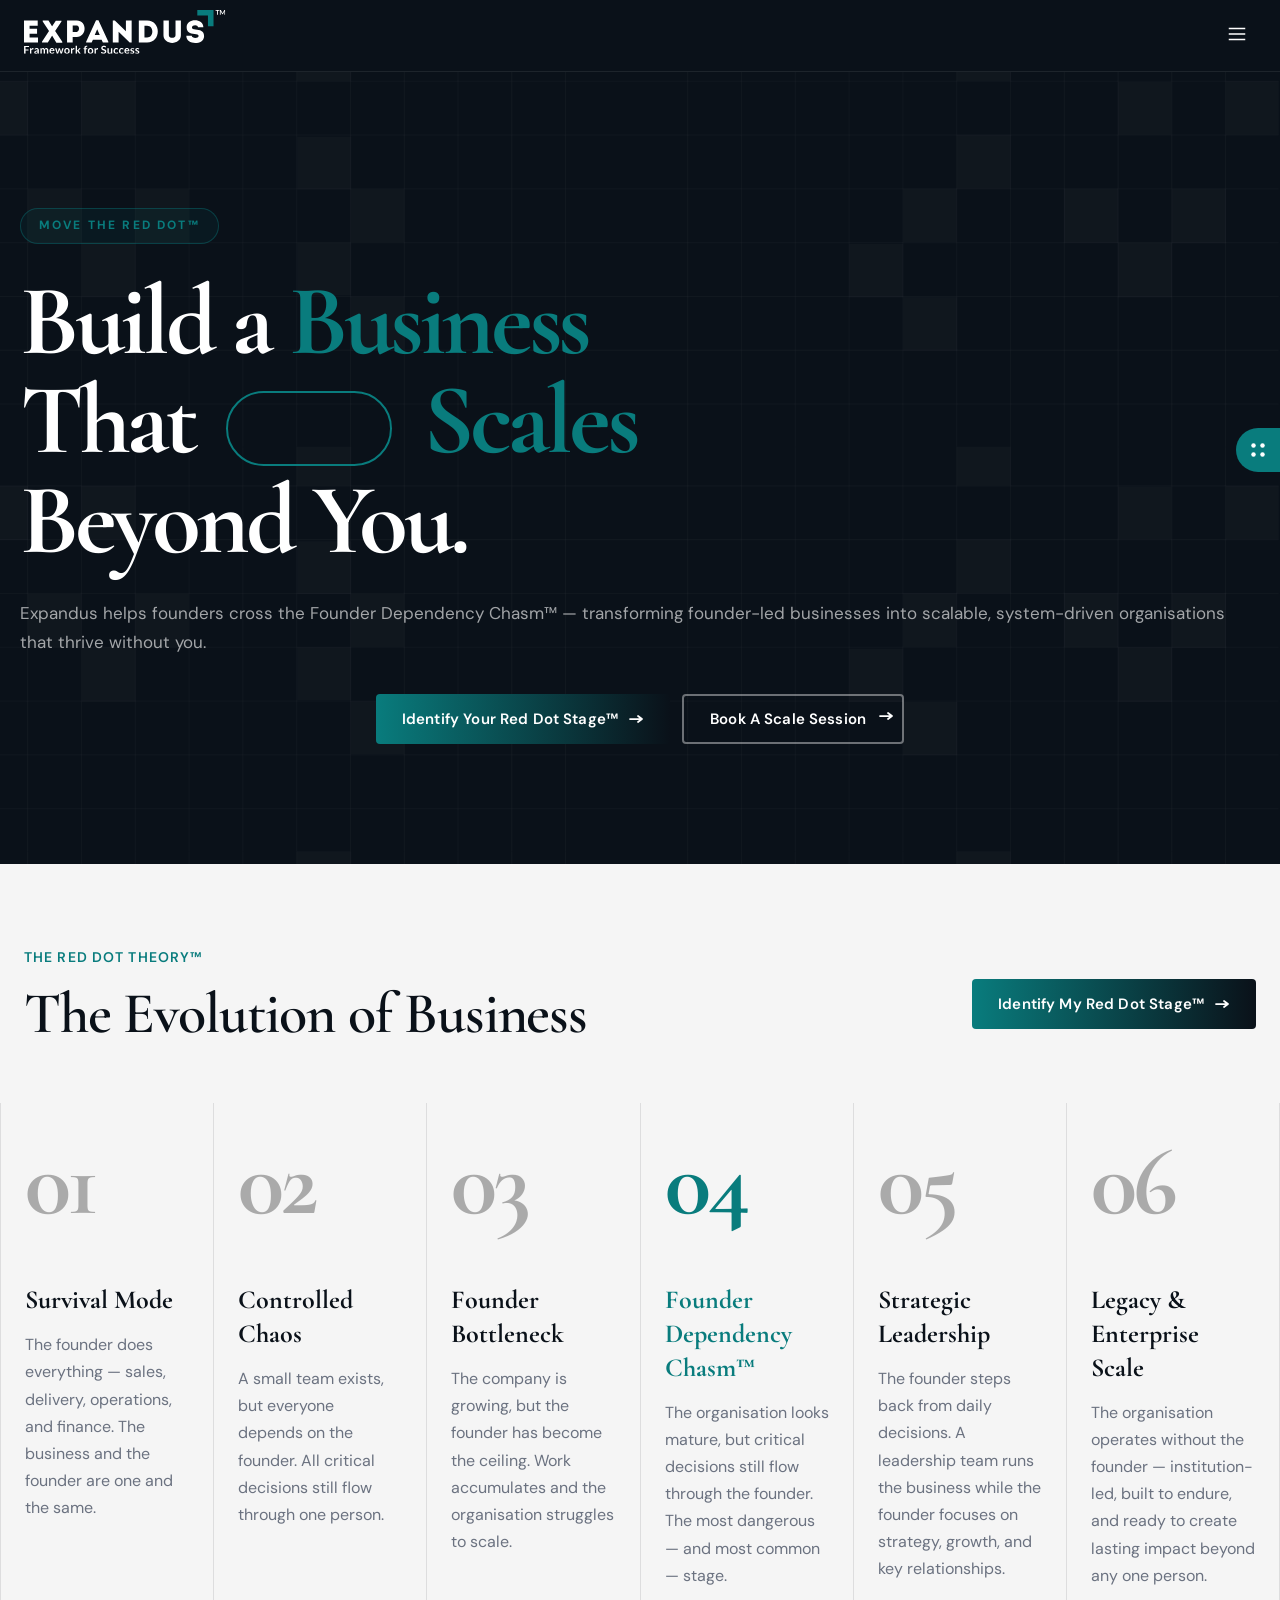
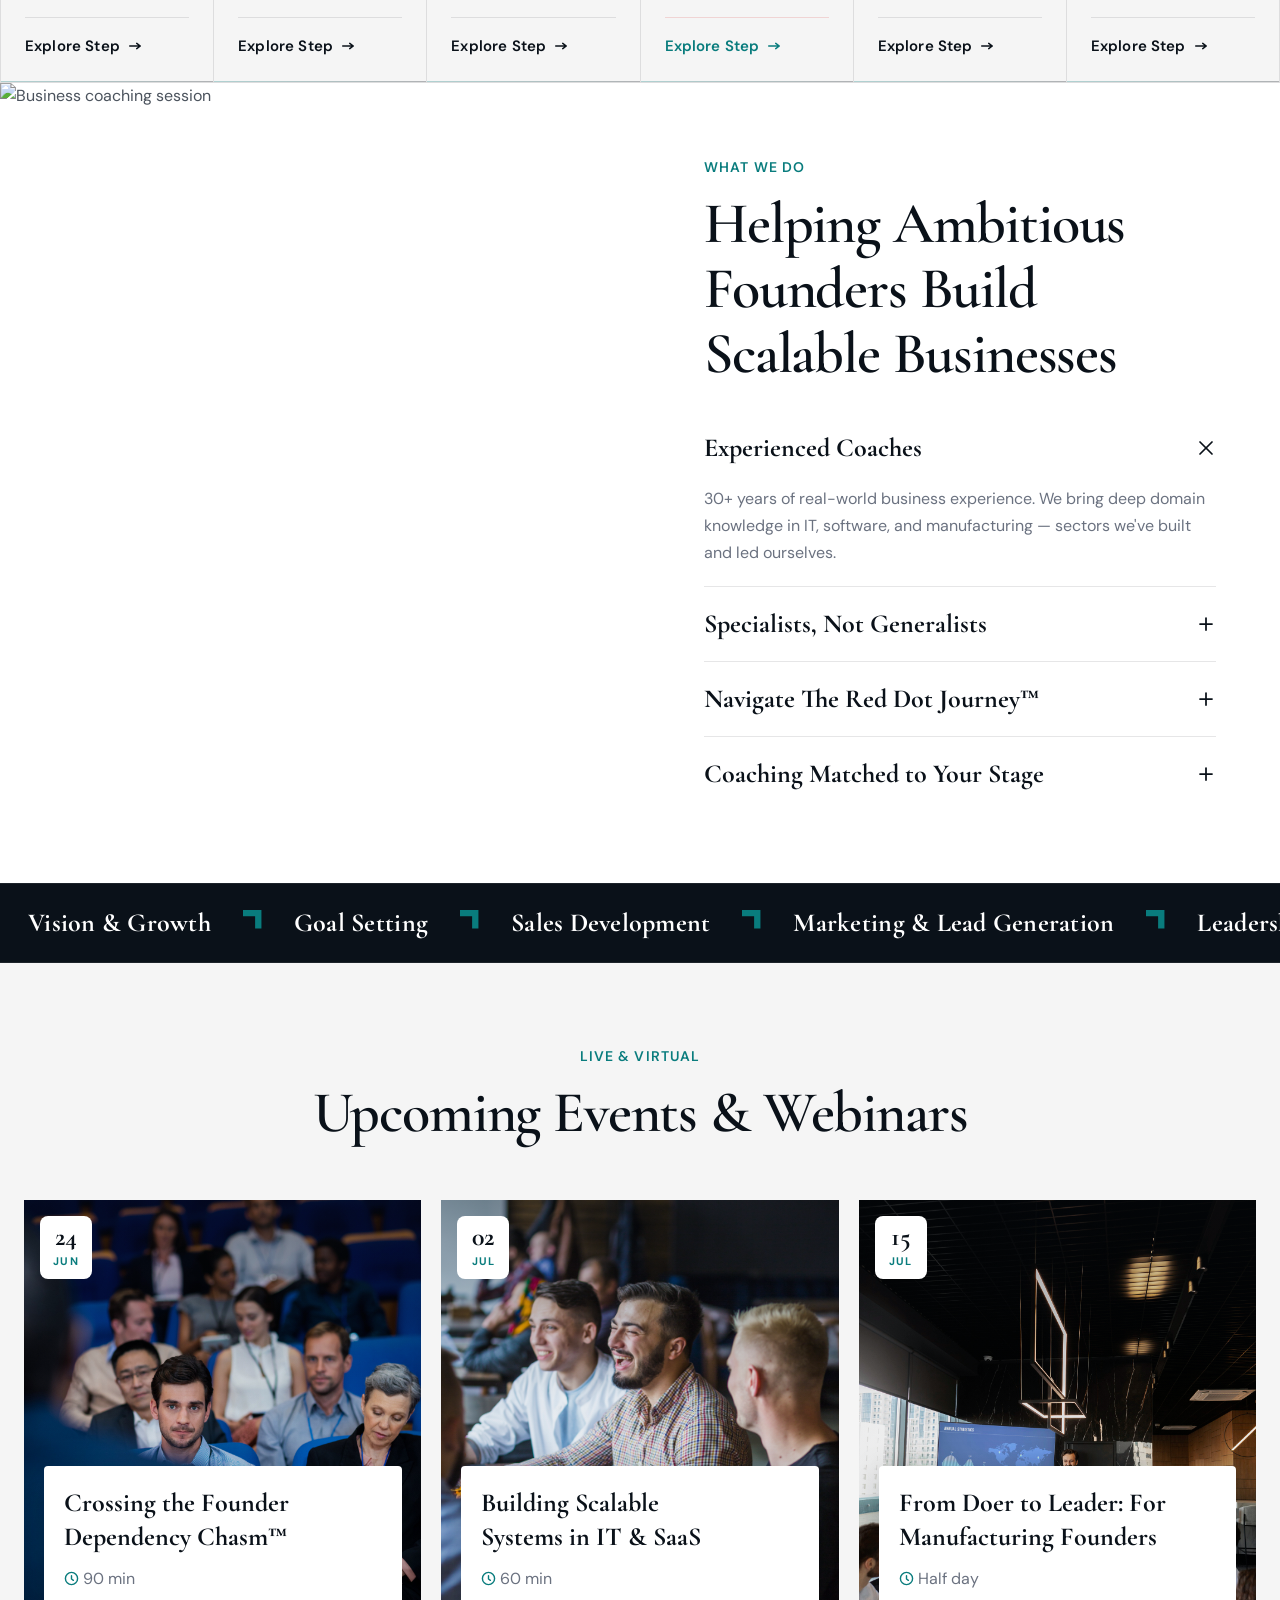
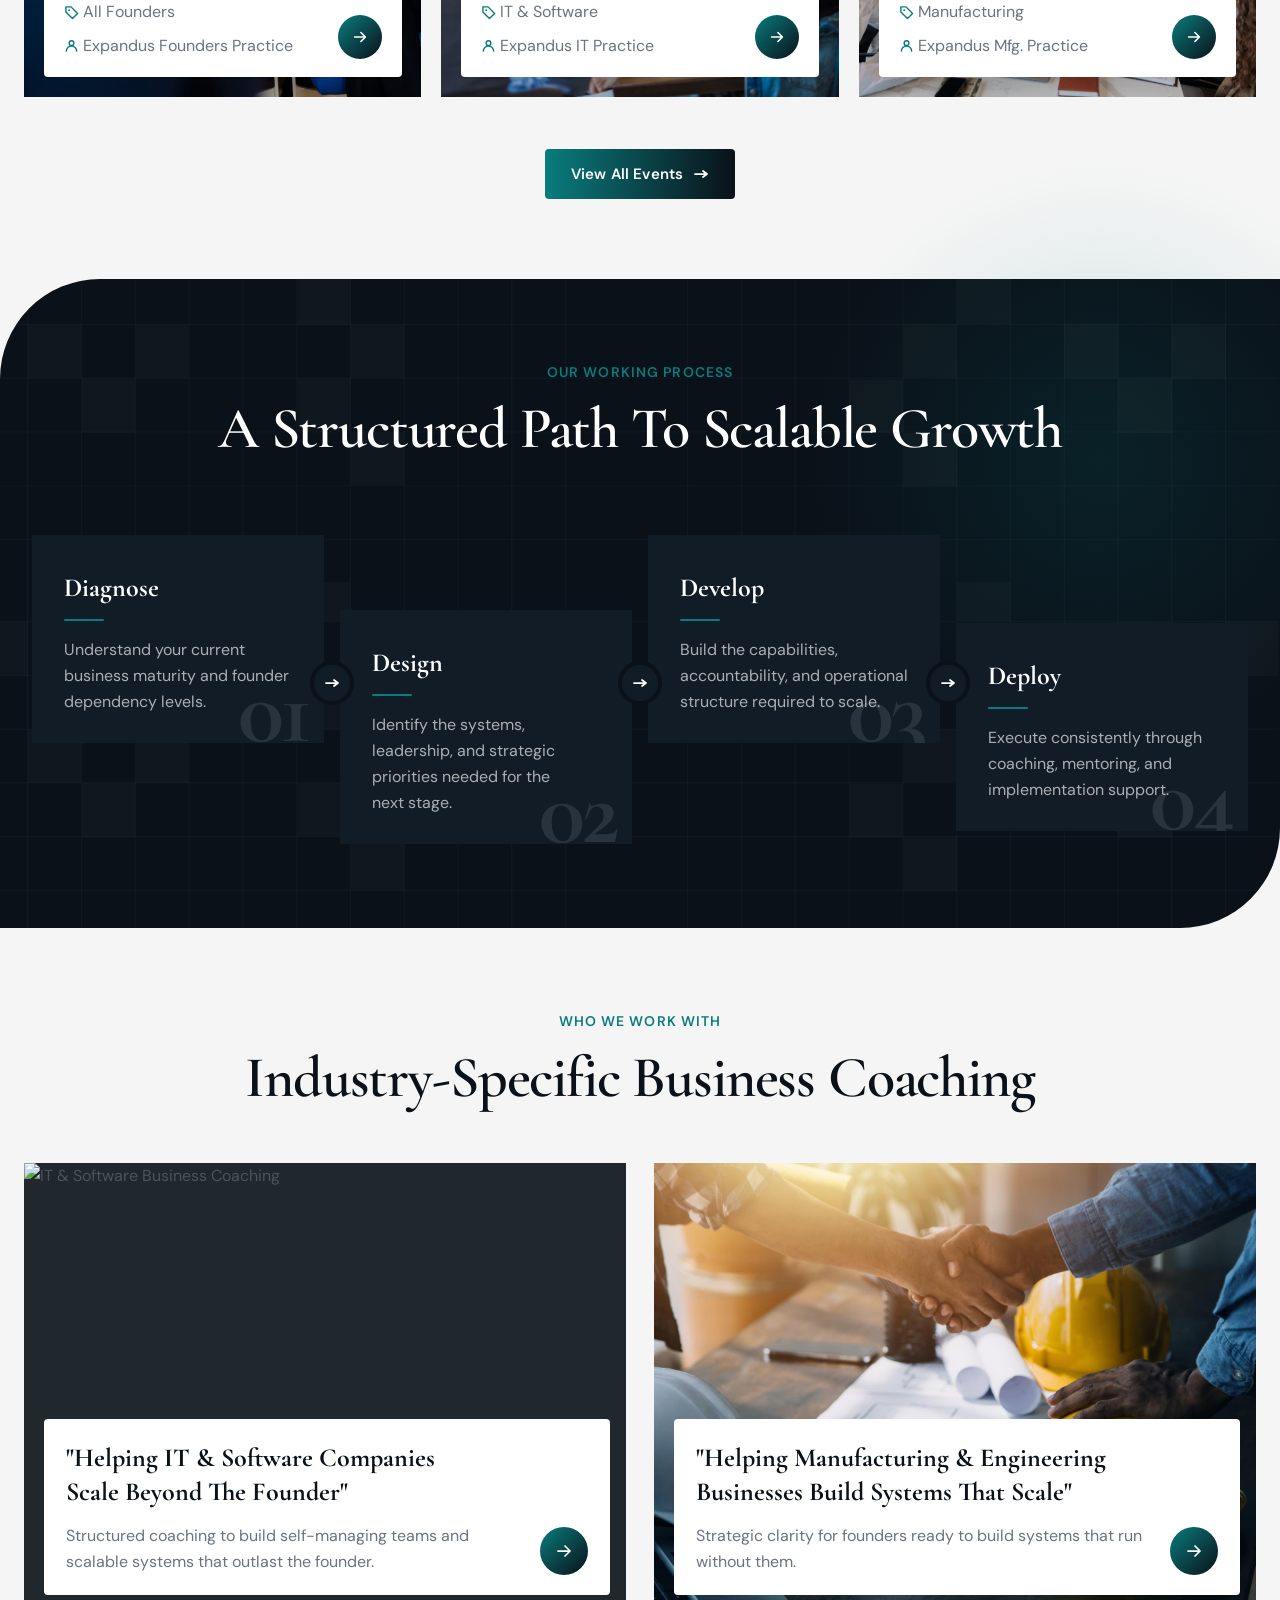
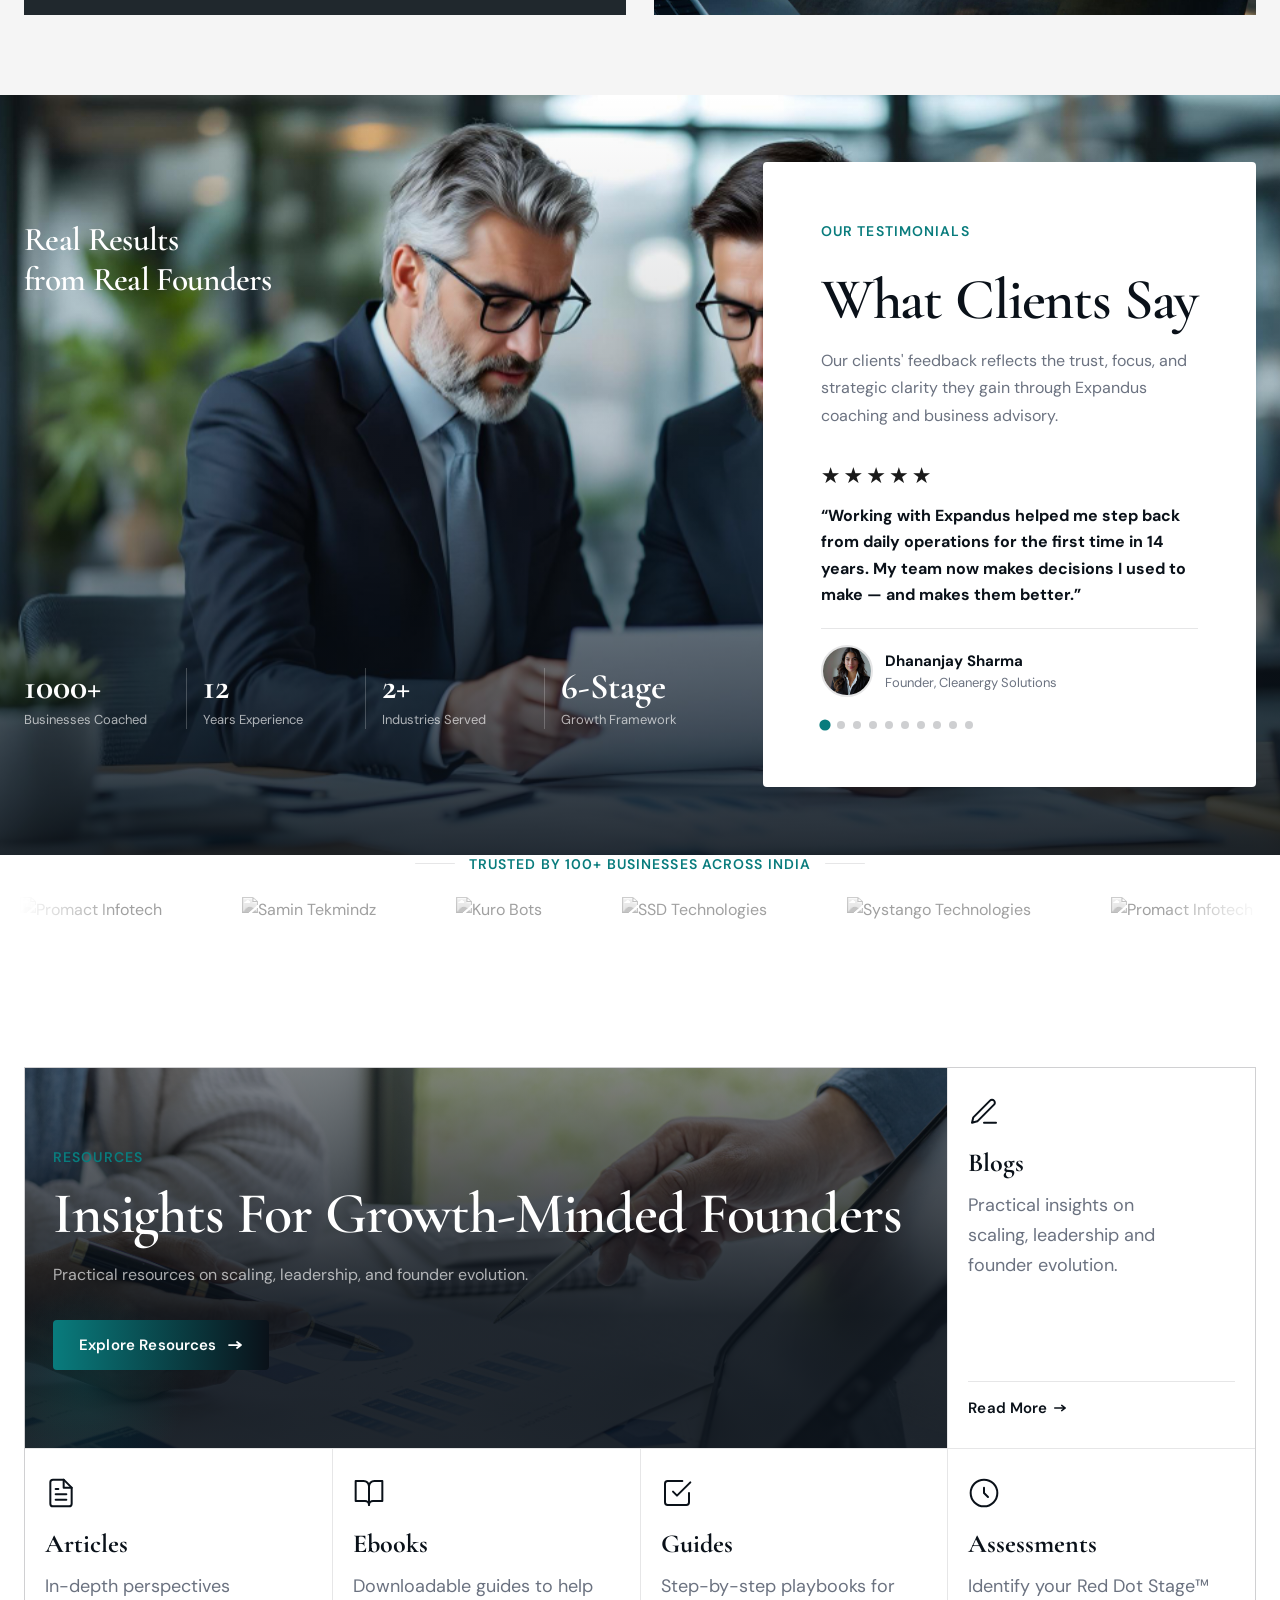
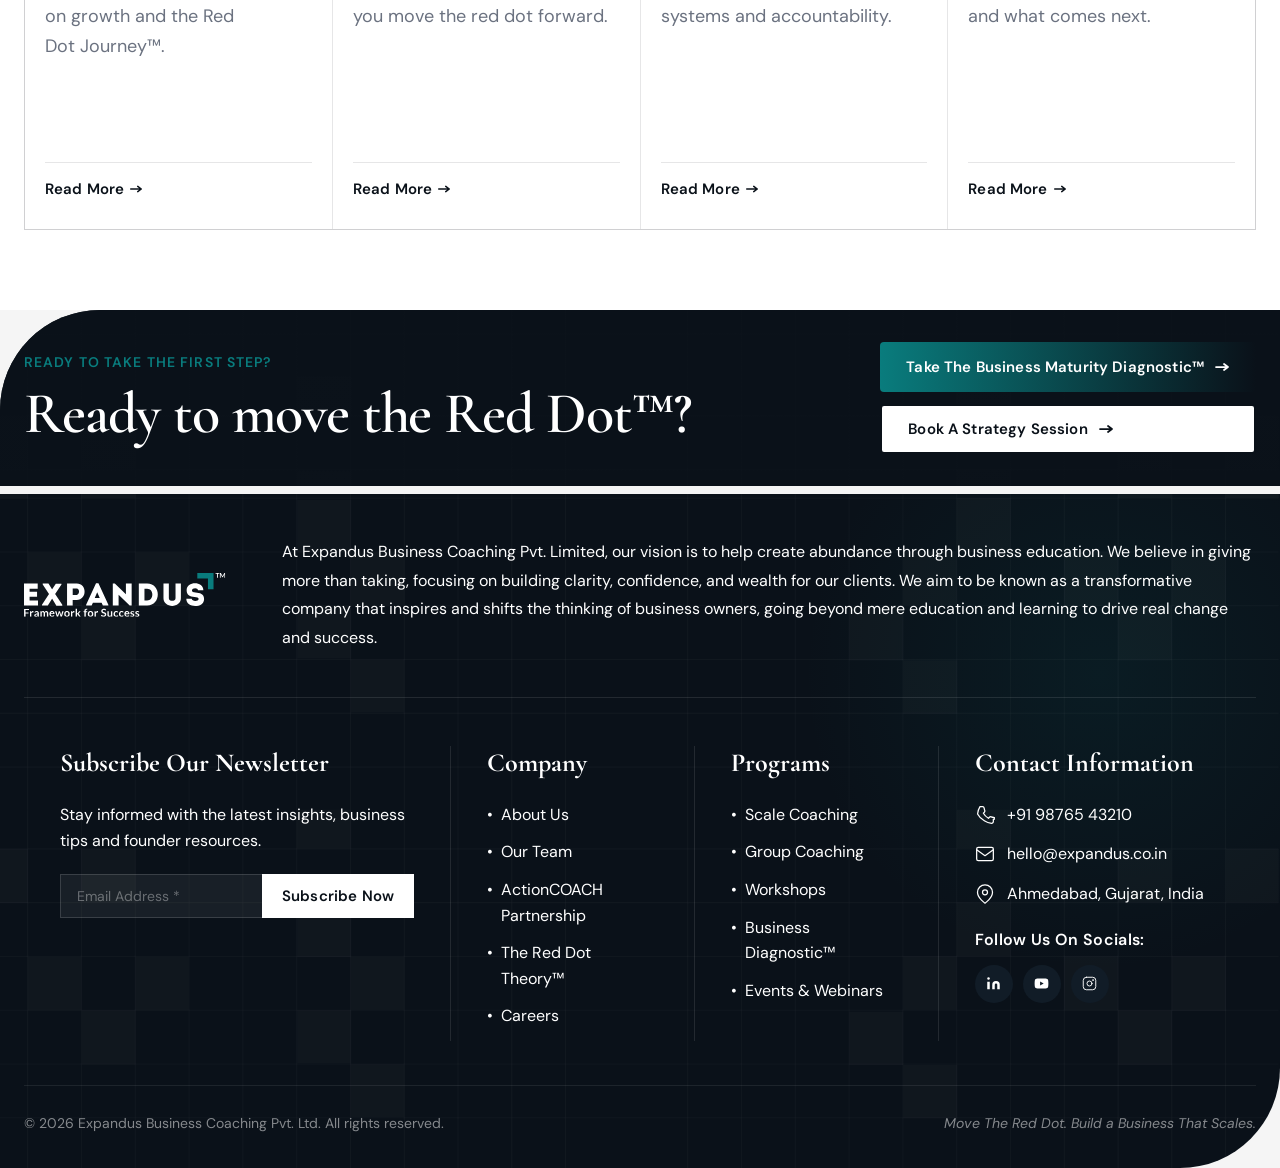
==== commit 905416af: "Add hero pill image cycling and update WWD/hero images - Hero pill image cycles between hero1.jpg an" ====
--- a/index.html
+++ b/index.html
@@ -124,7 +124,7 @@
 
       <h1 class="hero__h1">
         Build a <span class="hero__h1-stroke">Business</span><br>
-        That <span class="hero__h1-img-wrap"><img src="img/manager-his-team-discussing-new-strategy.jpg" alt="Business coaching team session"></span> <span class="hero__h1-stroke">Scales</span><br>
+        That <span class="hero__h1-img-wrap"><img id="hero-cycle-img" src="img/hero1.jpg" alt="Business coaching team session"></span> <span class="hero__h1-stroke">Scales</span><br>
         Beyond <span class="hero__h1-fill">You.</span>
       </h1>
 
@@ -312,7 +312,7 @@
     <div class="wwd__layout">
 
       <div class="wwd__img-panel">
-        <img src="img/what2.jpg" alt="Business coaching session">
+        <img src="img/what1.jpg" alt="Business coaching session">
       </div>
 
       <div class="wwd__content">
@@ -1363,6 +1363,23 @@
 })();
 </script>
 
+<script>
+(function(){
+  var imgs = ['img/hero1.jpg', 'img/hero2.jpg'];
+  var idx = 0;
+  var el  = document.getElementById('hero-cycle-img');
+  if (!el) return;
+  setInterval(function(){
+    idx = (idx + 1) % imgs.length;
+    el.style.opacity = '0';
+    setTimeout(function(){
+      el.src = imgs[idx];
+      el.style.opacity = '1';
+    }, 400);
+  }, 3000);
+})();
+</script>
+
 </body>
 </html>
 
--- a/style.css
+++ b/style.css
@@ -664,6 +664,7 @@
 .hero__h1-img-wrap img {
   width: 100%; height: 100%;
   object-fit: cover; display: block;
+  transition: opacity 0.4s ease;
 }
 
 /* Decorative comma ornament — lime accent flourish */
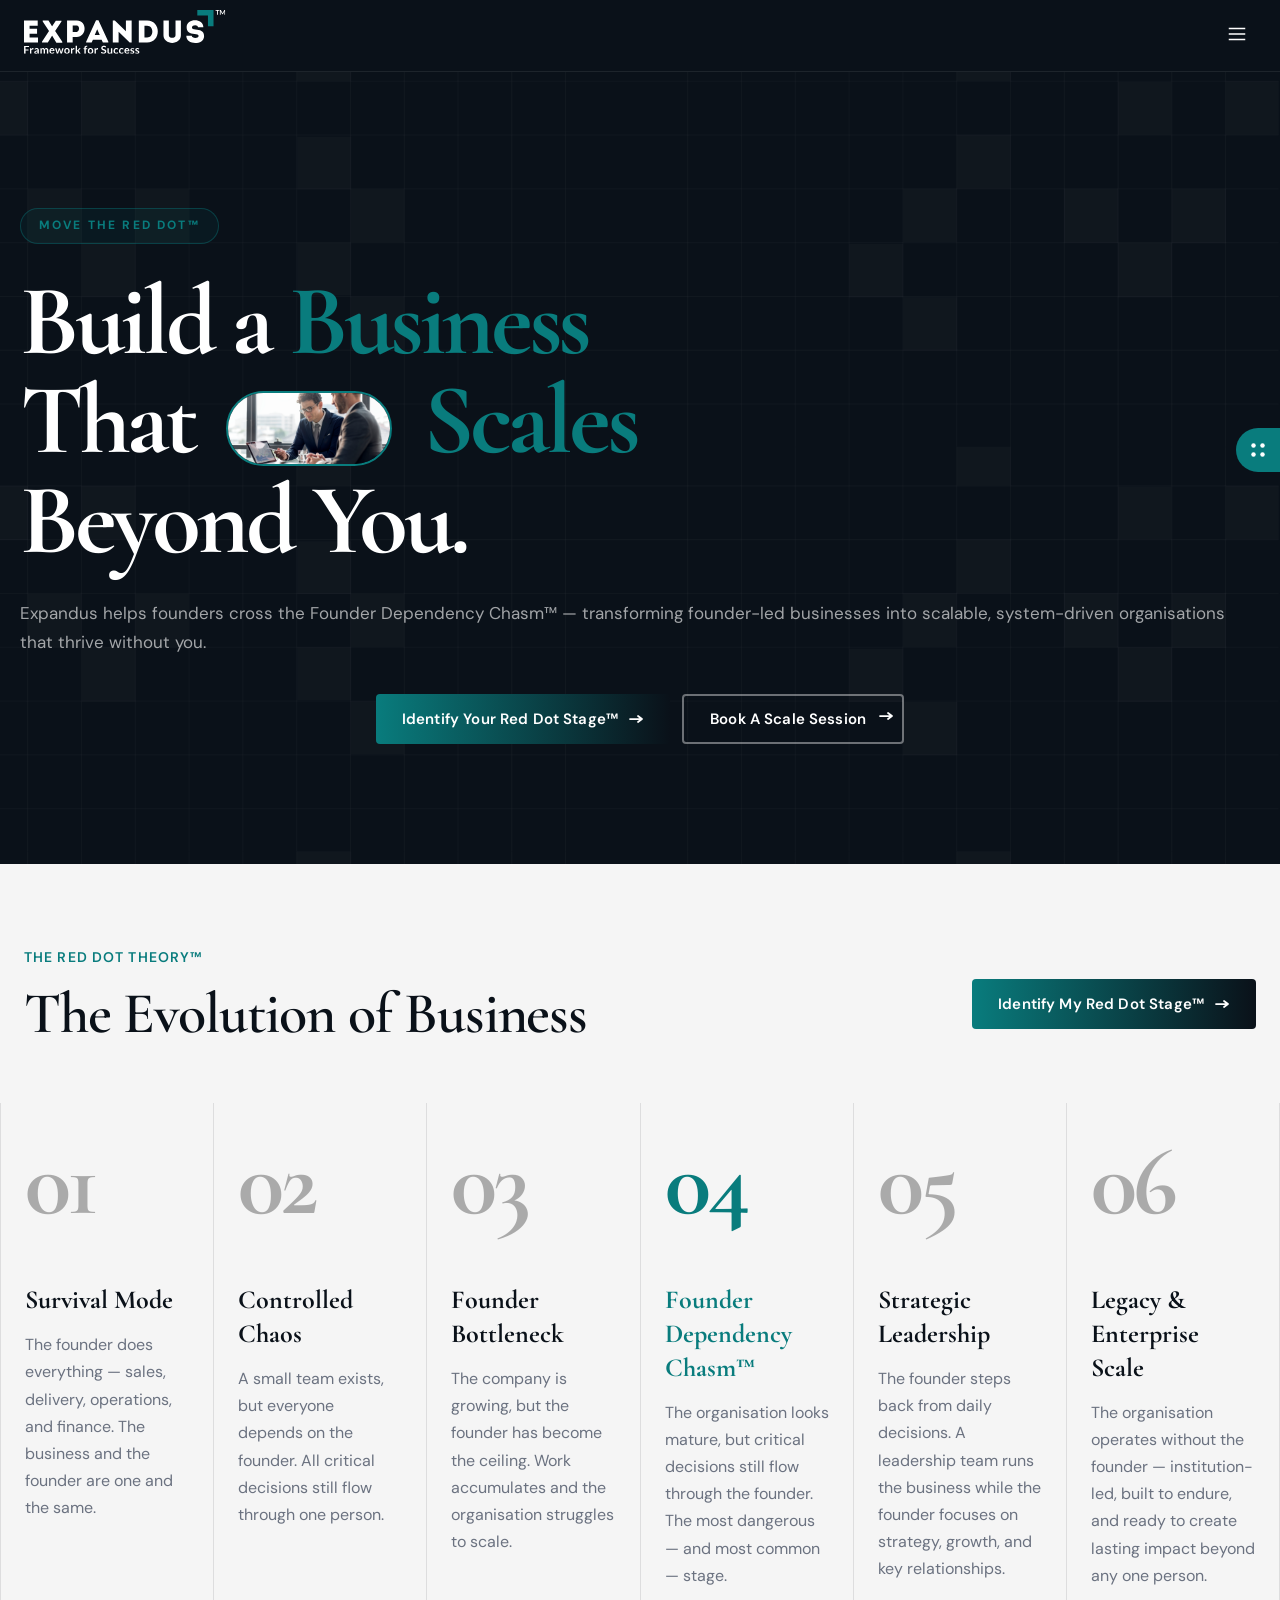
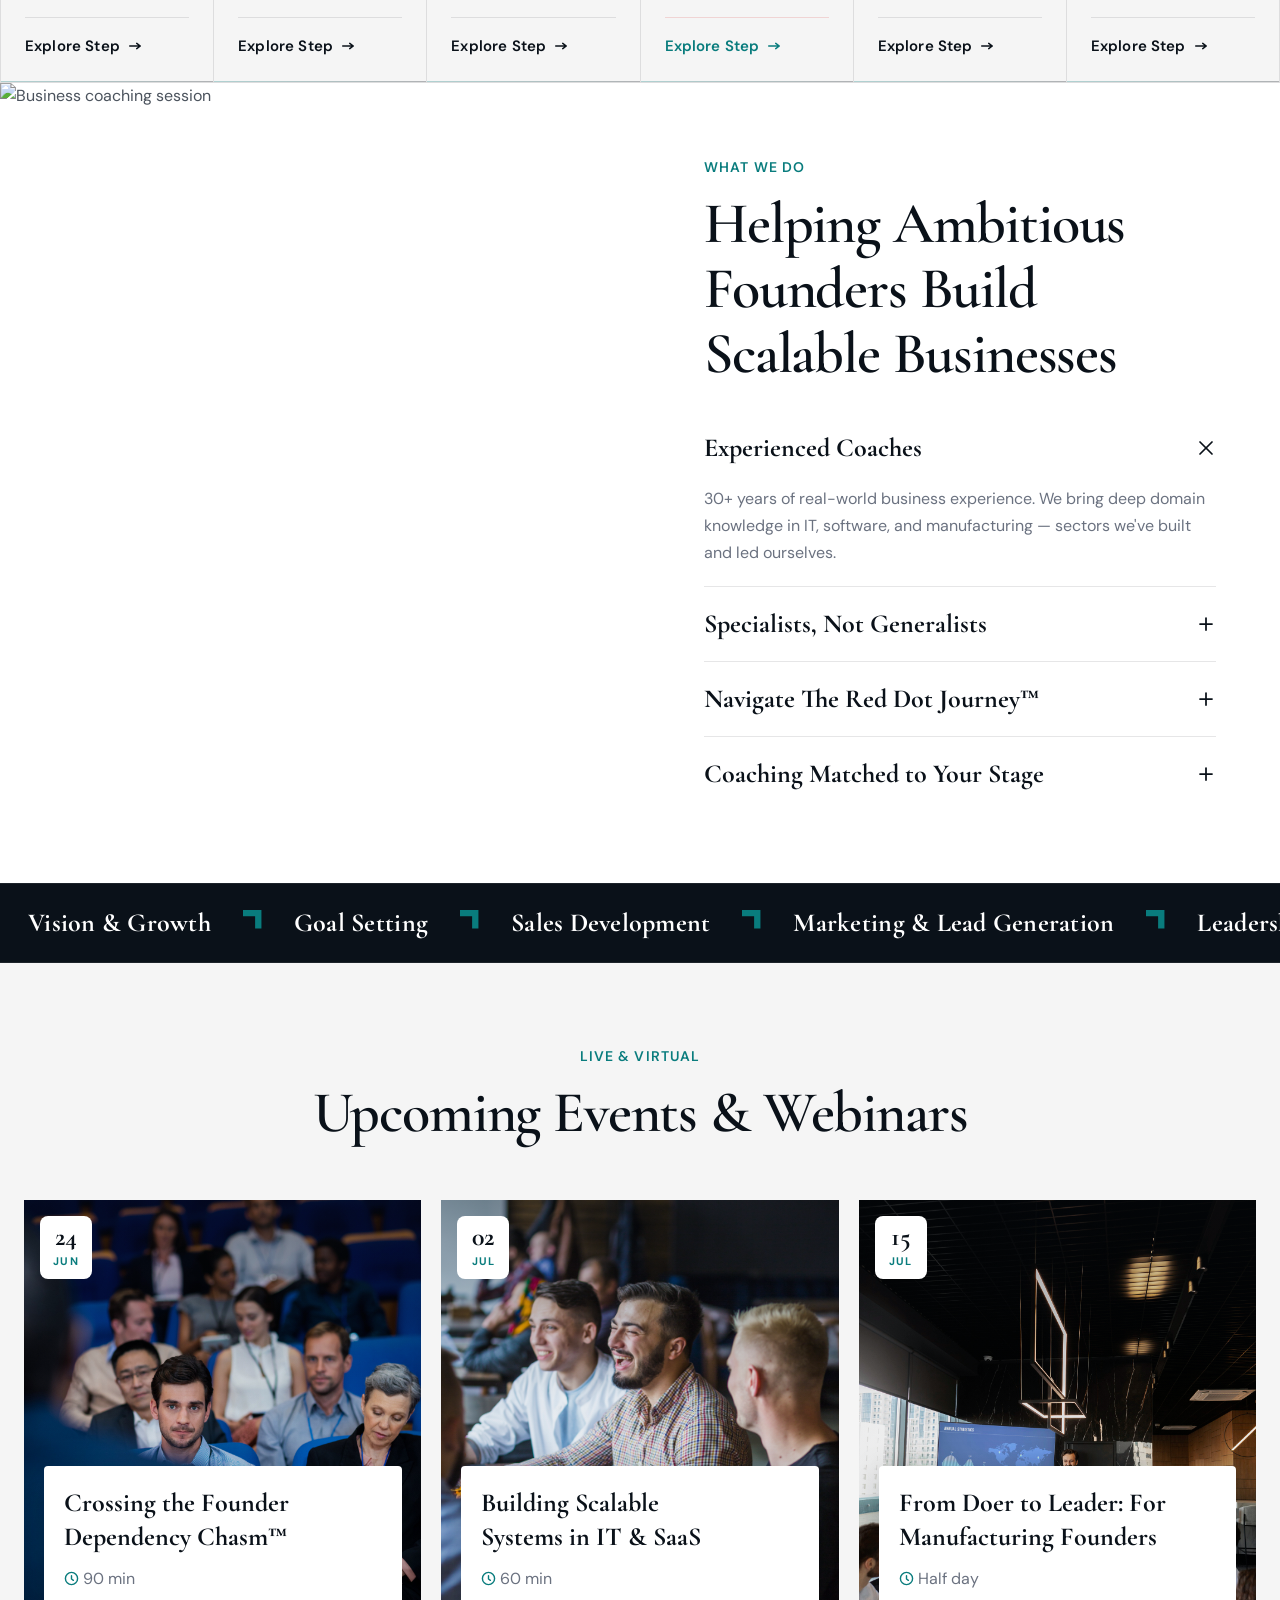
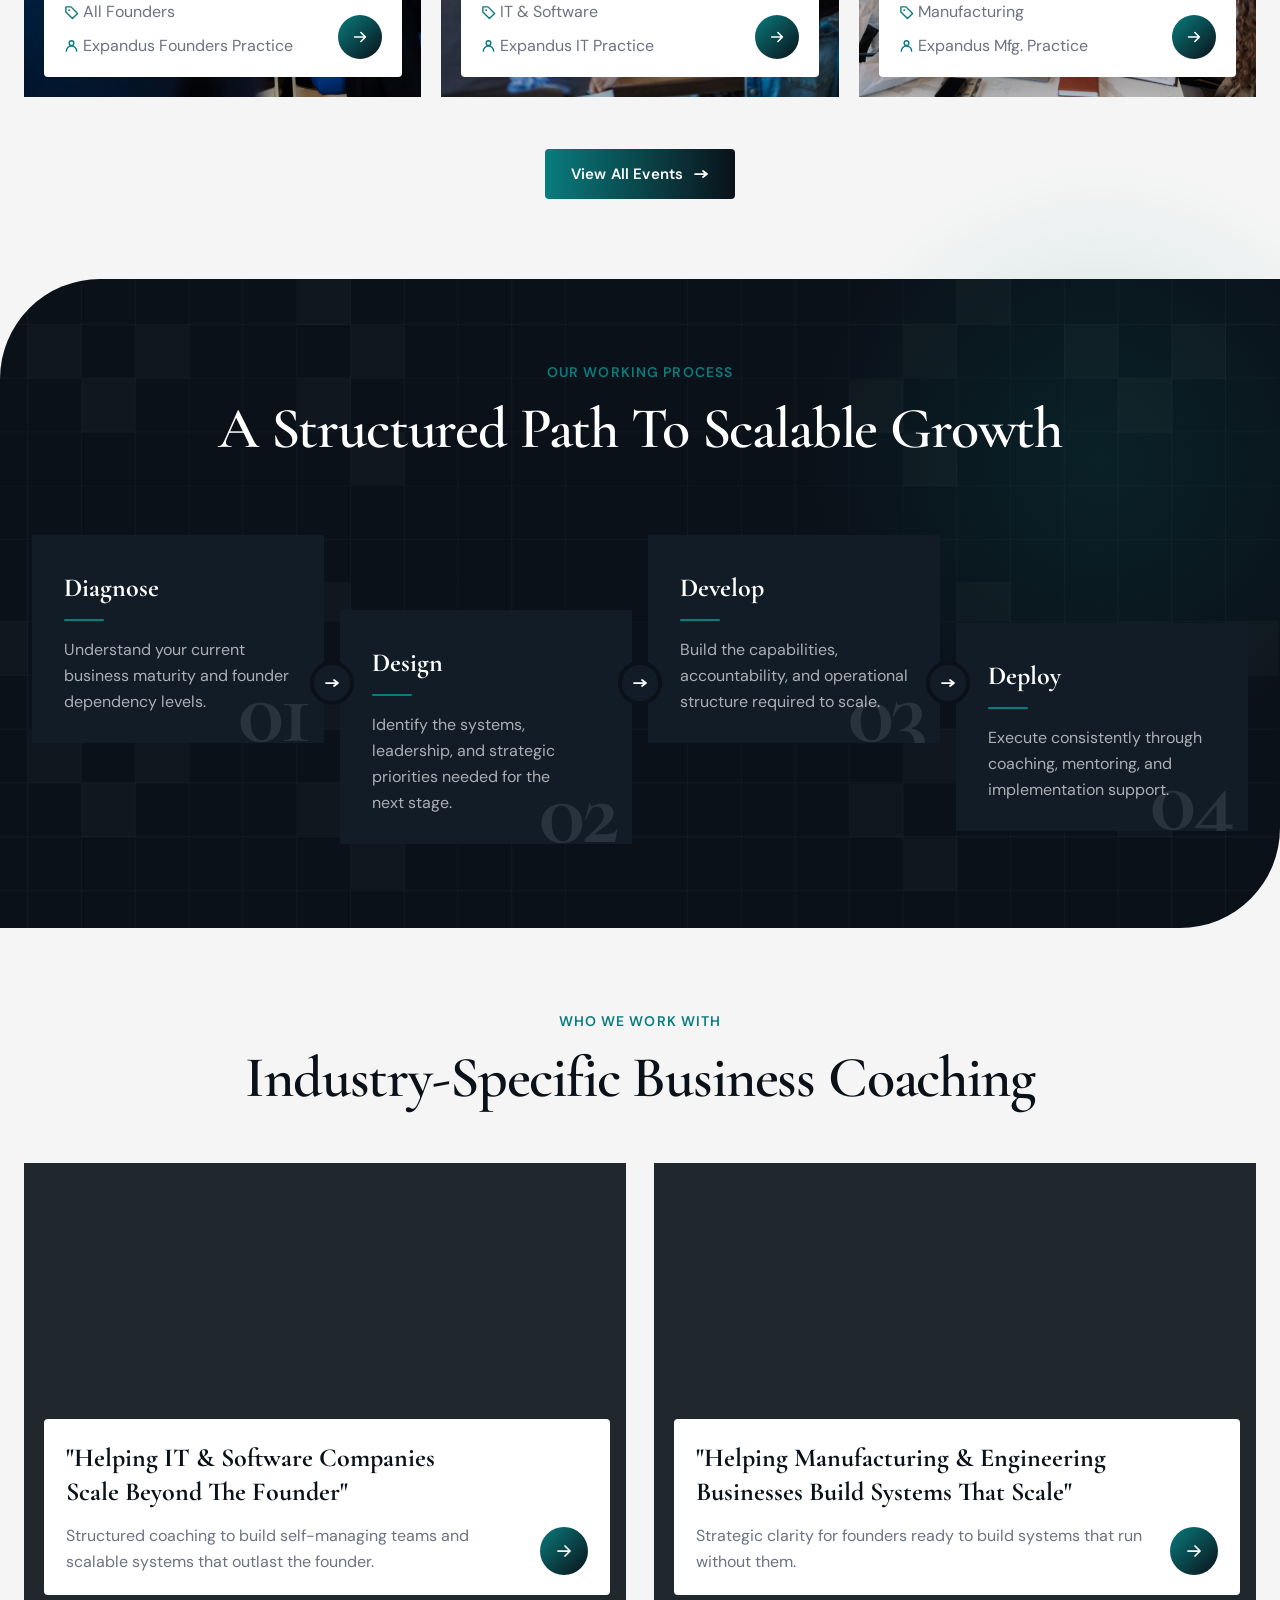
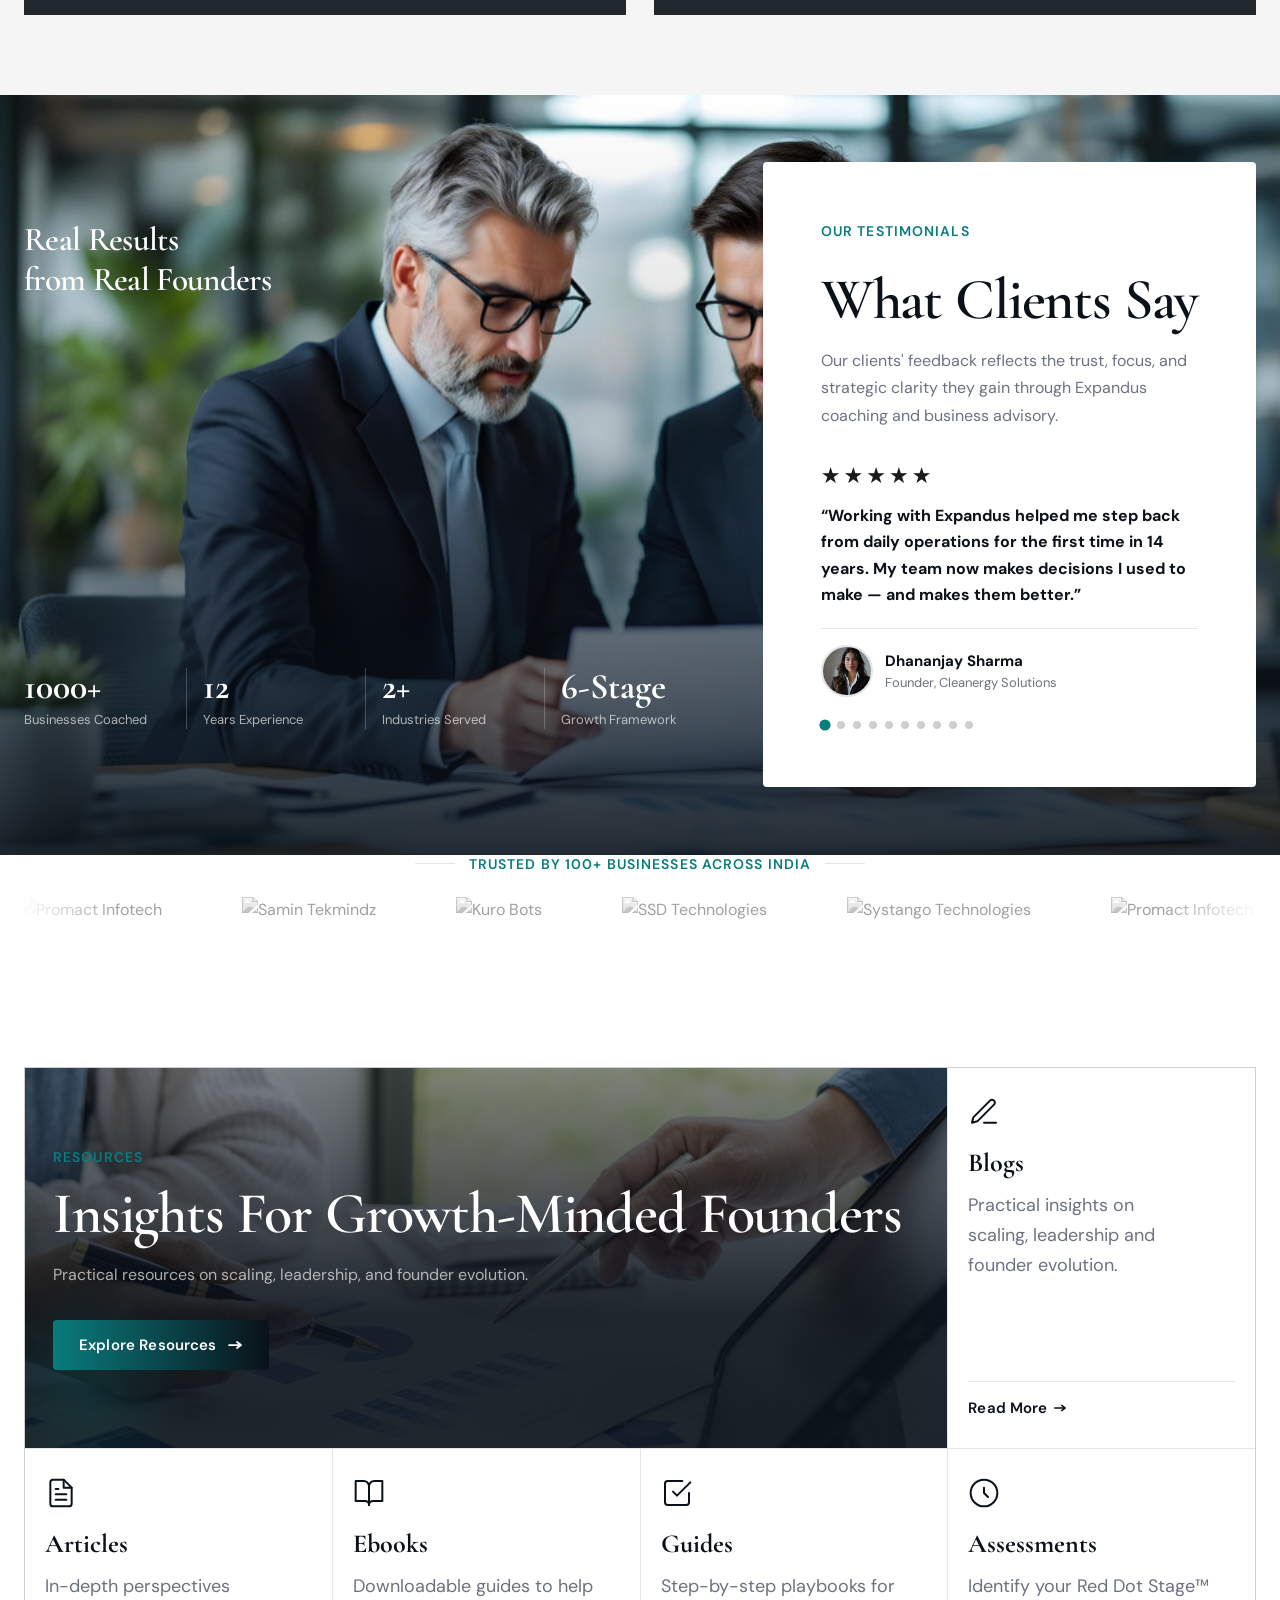
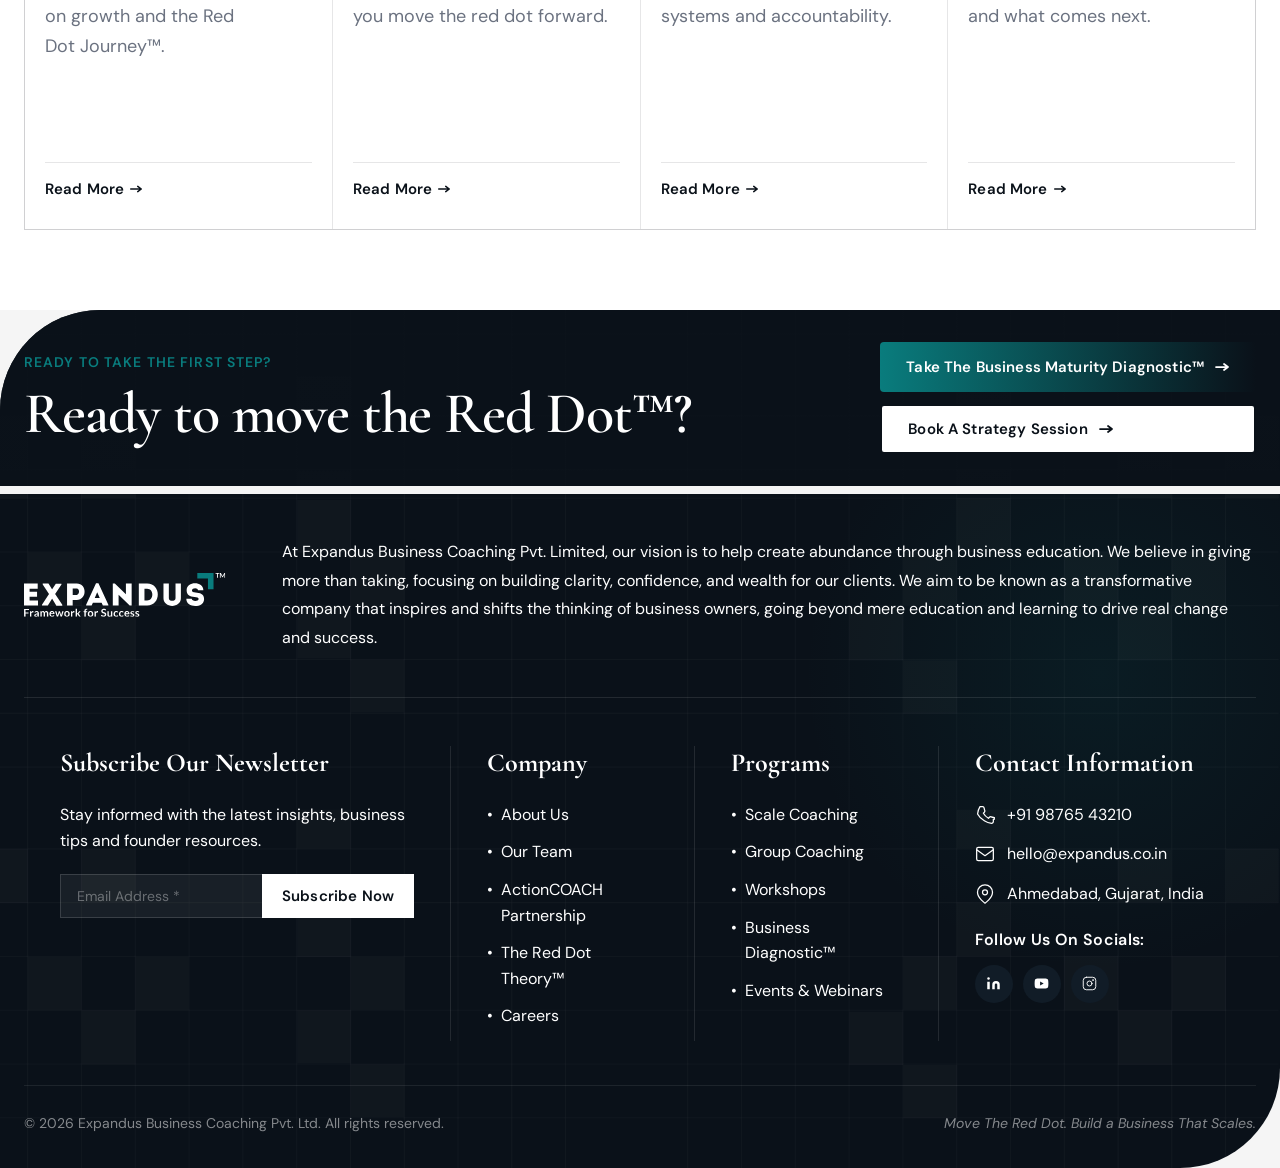
==== commit eb8d2b34: "Add noindex,nofollow robots meta to all pages Co-Authored-By: Claude Opus 5 (1M context) <noreply@an" ====
--- a/index.html
+++ b/index.html
@@ -1,7 +1,8 @@
 ﻿<!DOCTYPE html>
 <html lang="en">
 <head>
-<meta charset="UTF-8">
+  <meta name="robots" content="noindex, nofollow">
+  <meta charset="UTF-8">
 <meta name="viewport" content="width=device-width, initial-scale=1.0">
 <title>Expandus — Build a Business That Scales Beyond You</title>
 <link rel="preconnect" href="https://fonts.googleapis.com">
--- a/style.css
+++ b/style.css
@@ -526,6 +526,9 @@
   transition:opacity 0.2s ease 0.12s, visibility 0.2s ease 0.12s, transform 0.18s ease 0.12s;
   pointer-events:none; border:1px solid rgba(0,0,0,0.08);
 }
+.nav__drop::before {
+  content:''; position:absolute; top:-8px; left:0; right:0; height:8px;
+}
 .nav__item:hover .nav__drop {
   opacity:1; visibility:visible; transform:translateY(0);
   pointer-events:auto; transition-delay:0s;
@@ -663,7 +666,8 @@
 }
 .hero__h1-img-wrap img {
   width: 100%; height: 100%;
-  object-fit: cover; display: block;
+  object-fit: cover; object-position: center 55%;
+  display: block;
   transition: opacity 0.4s ease;
 }
 
